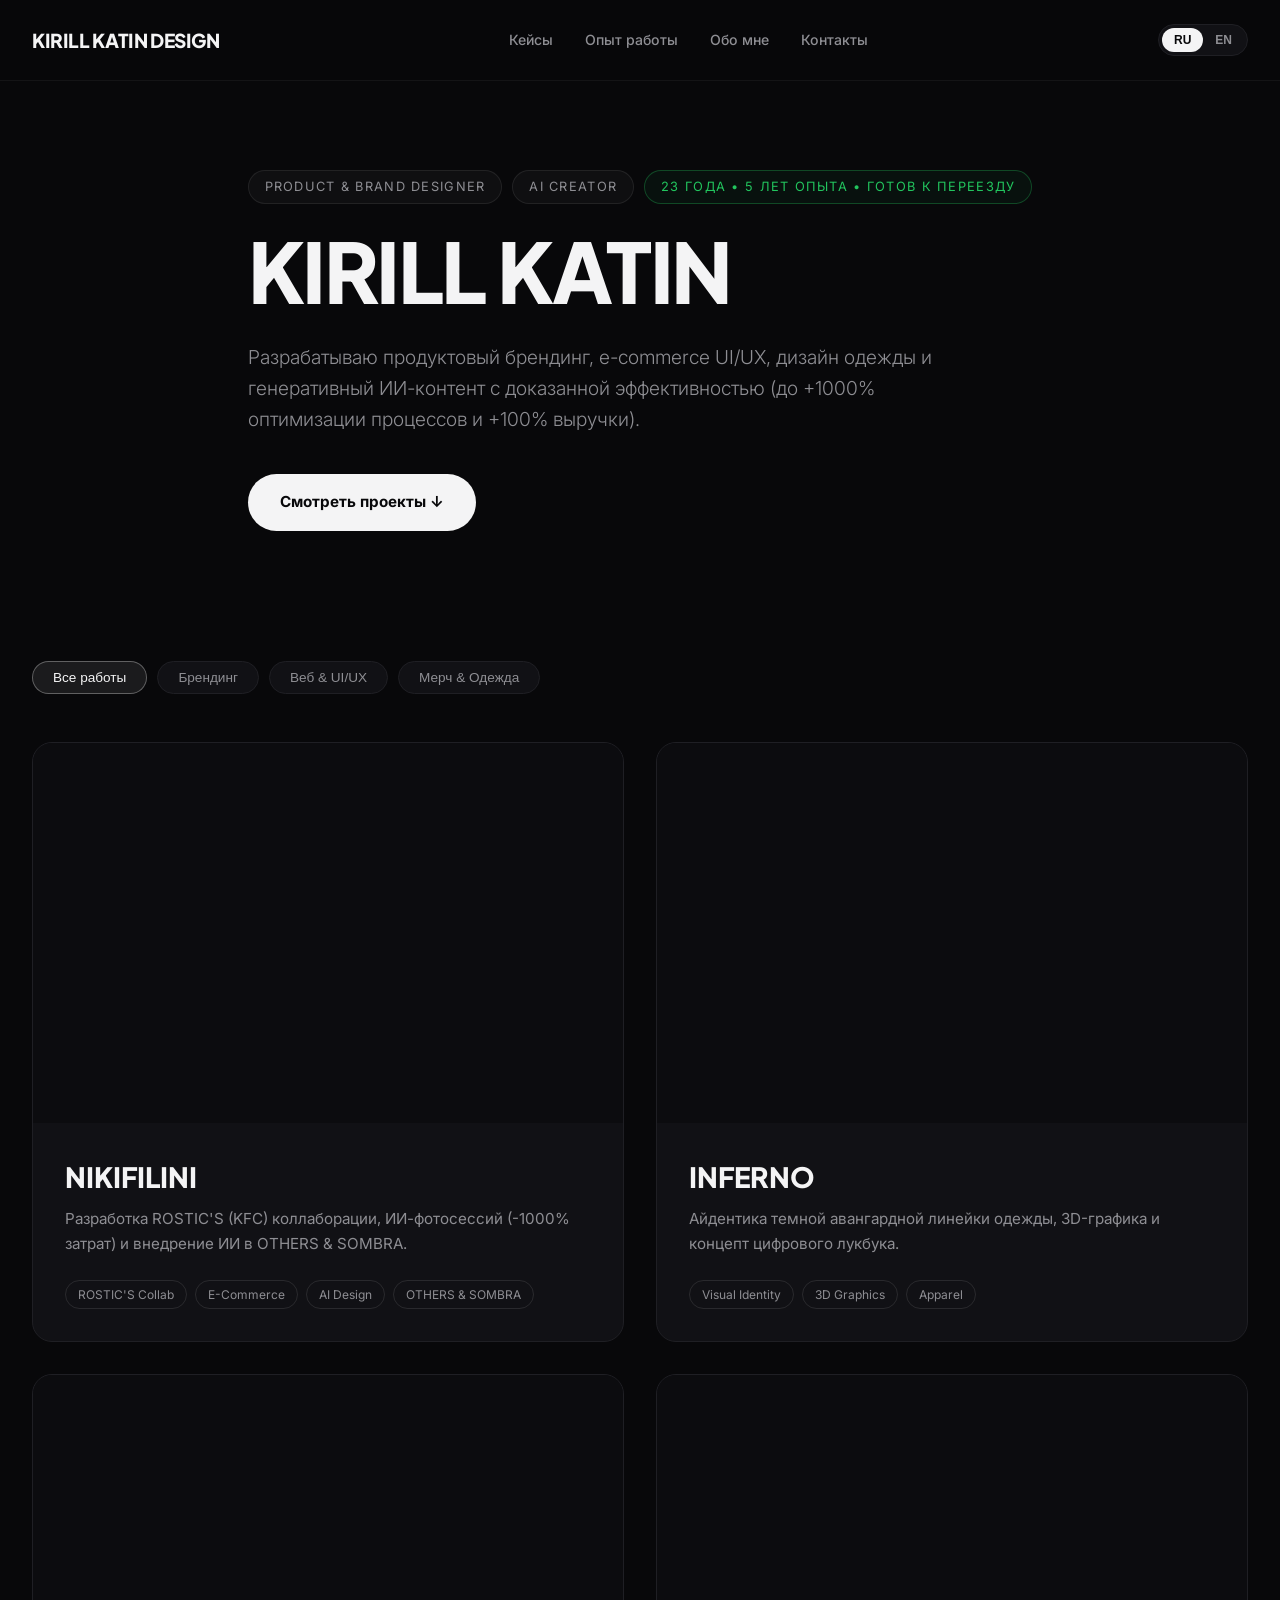
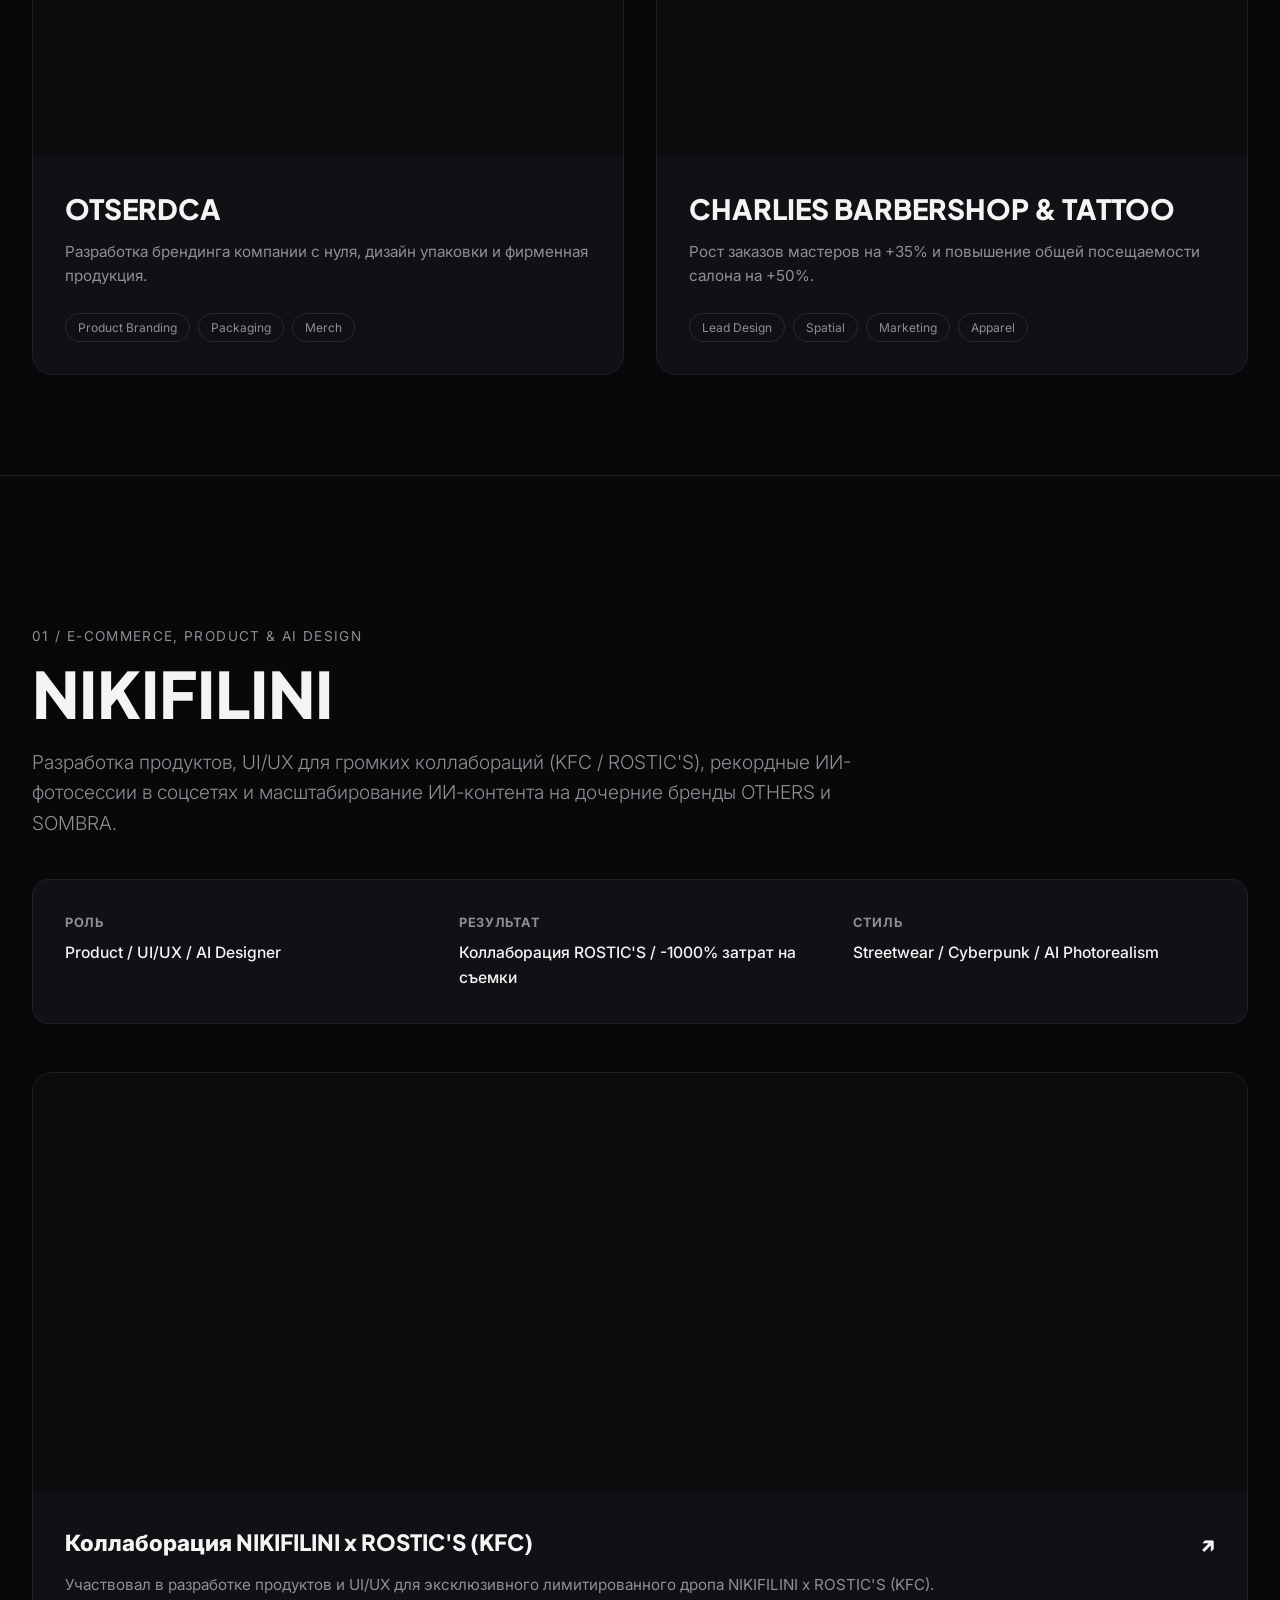
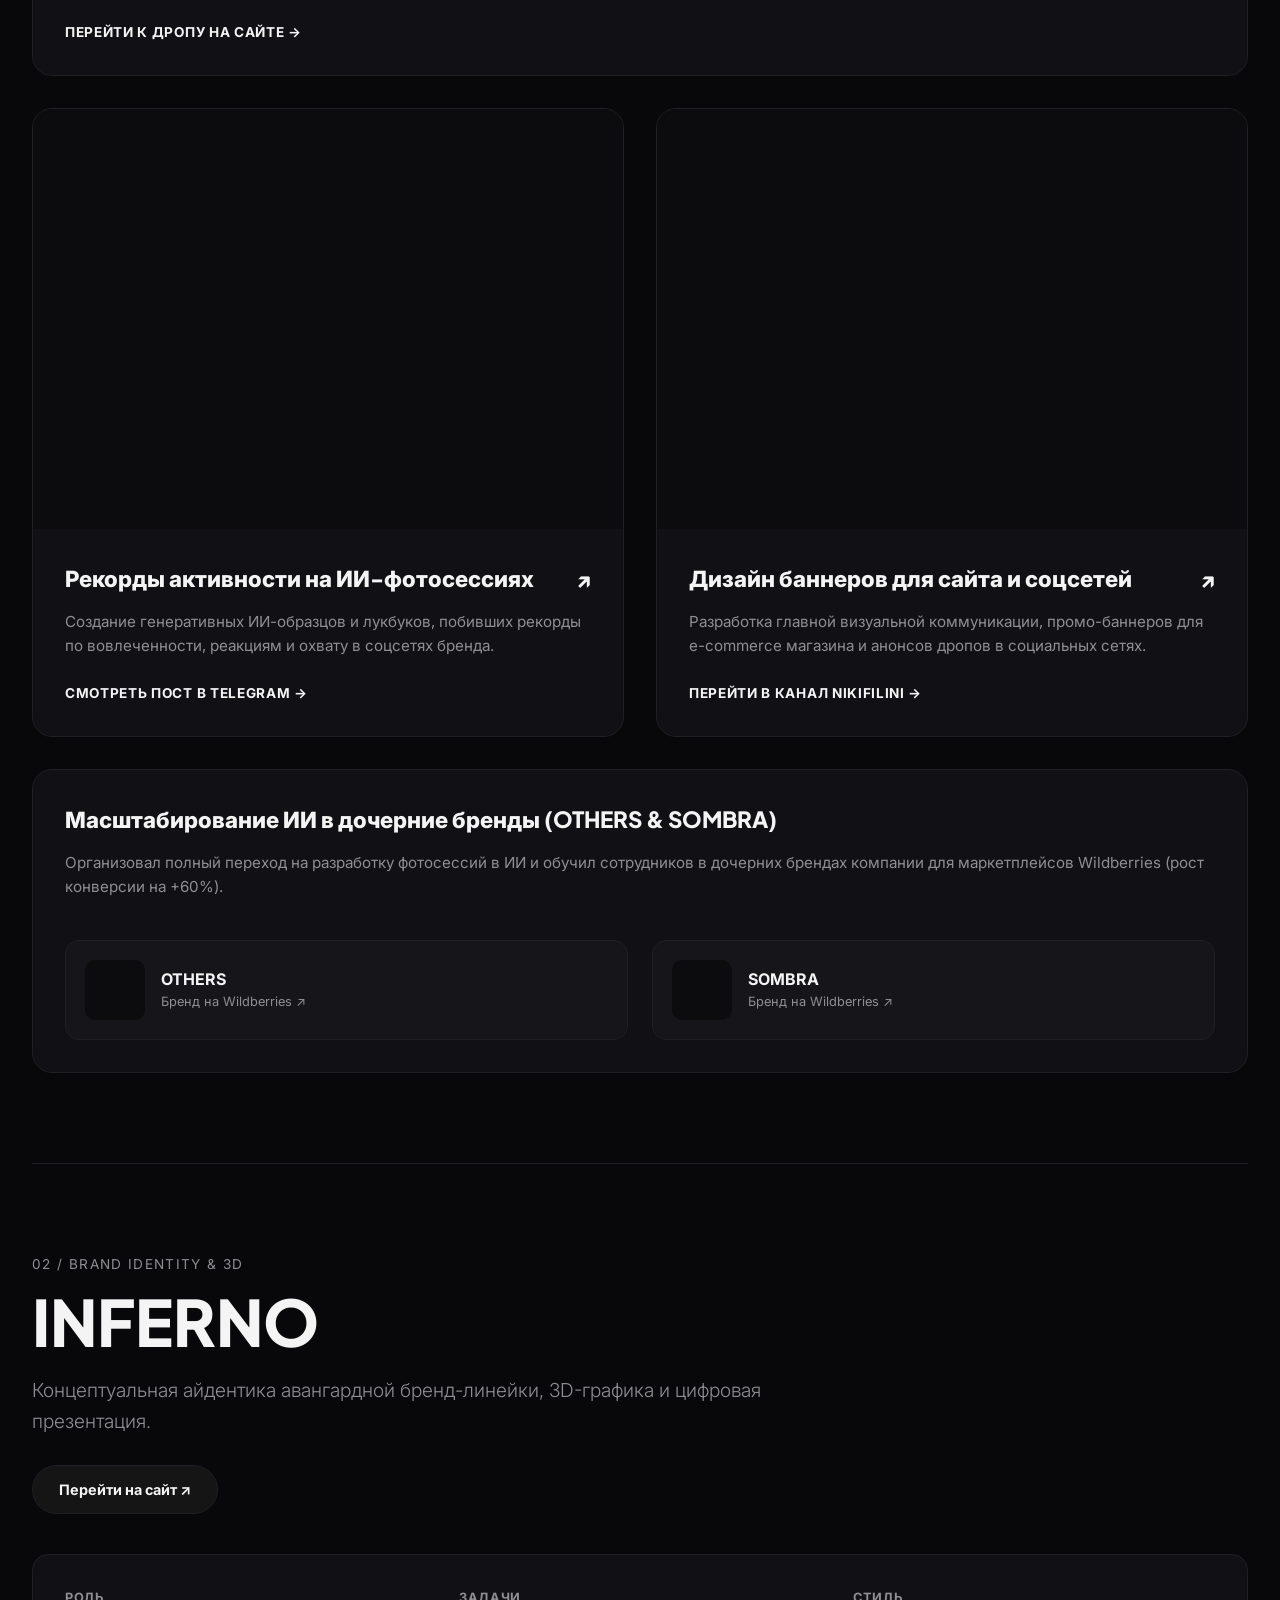
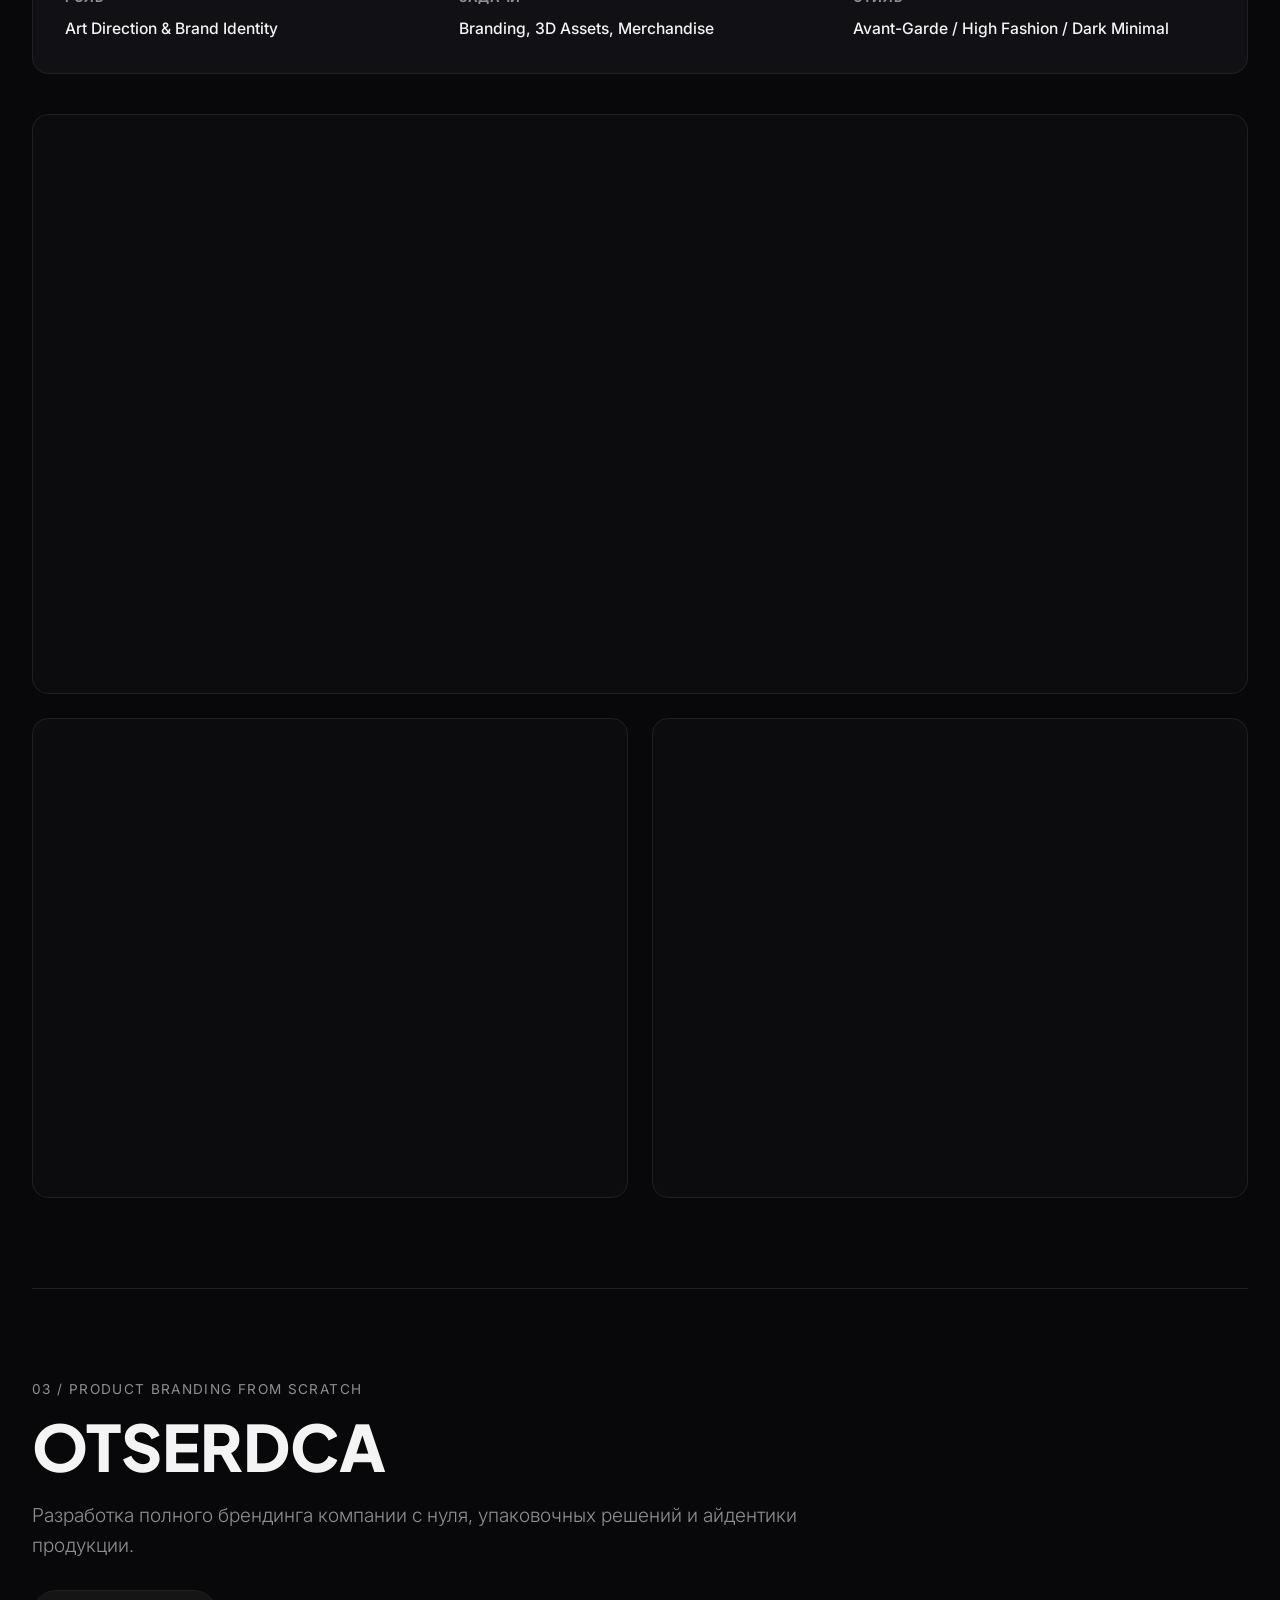
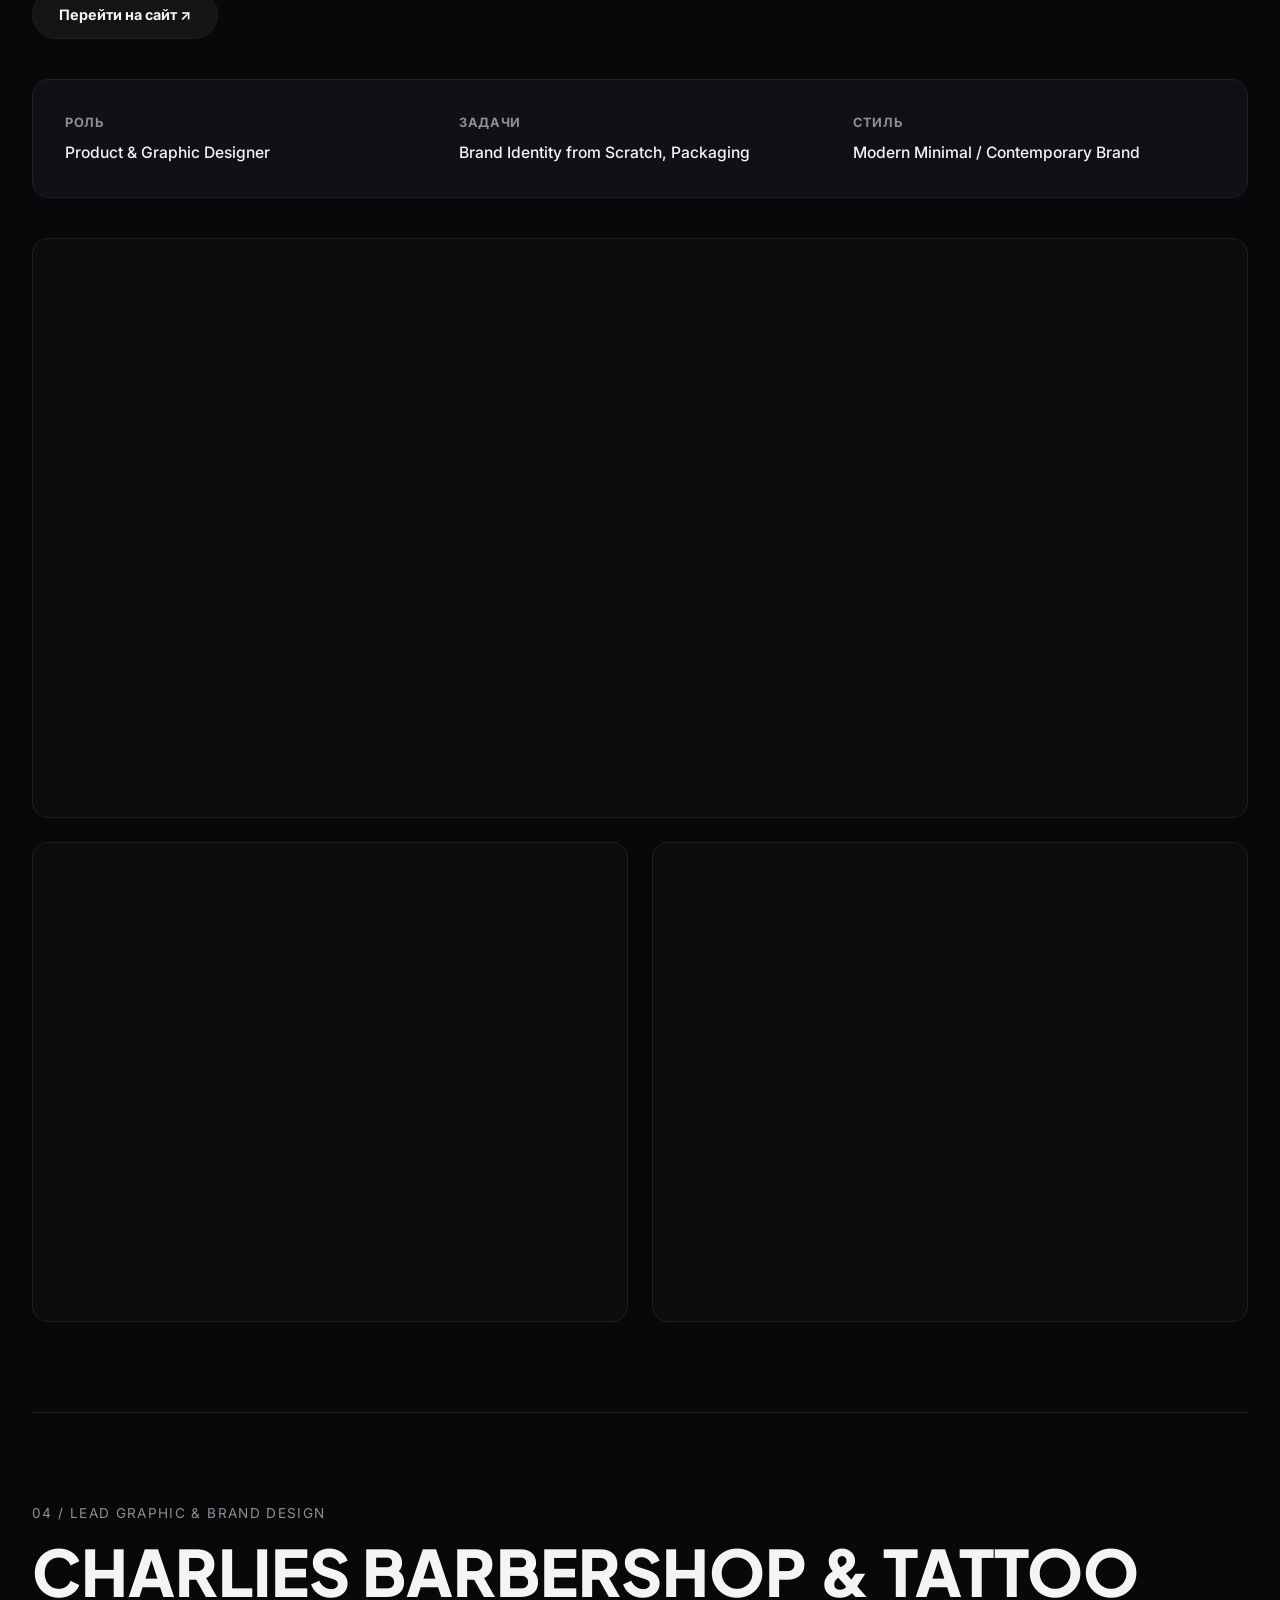
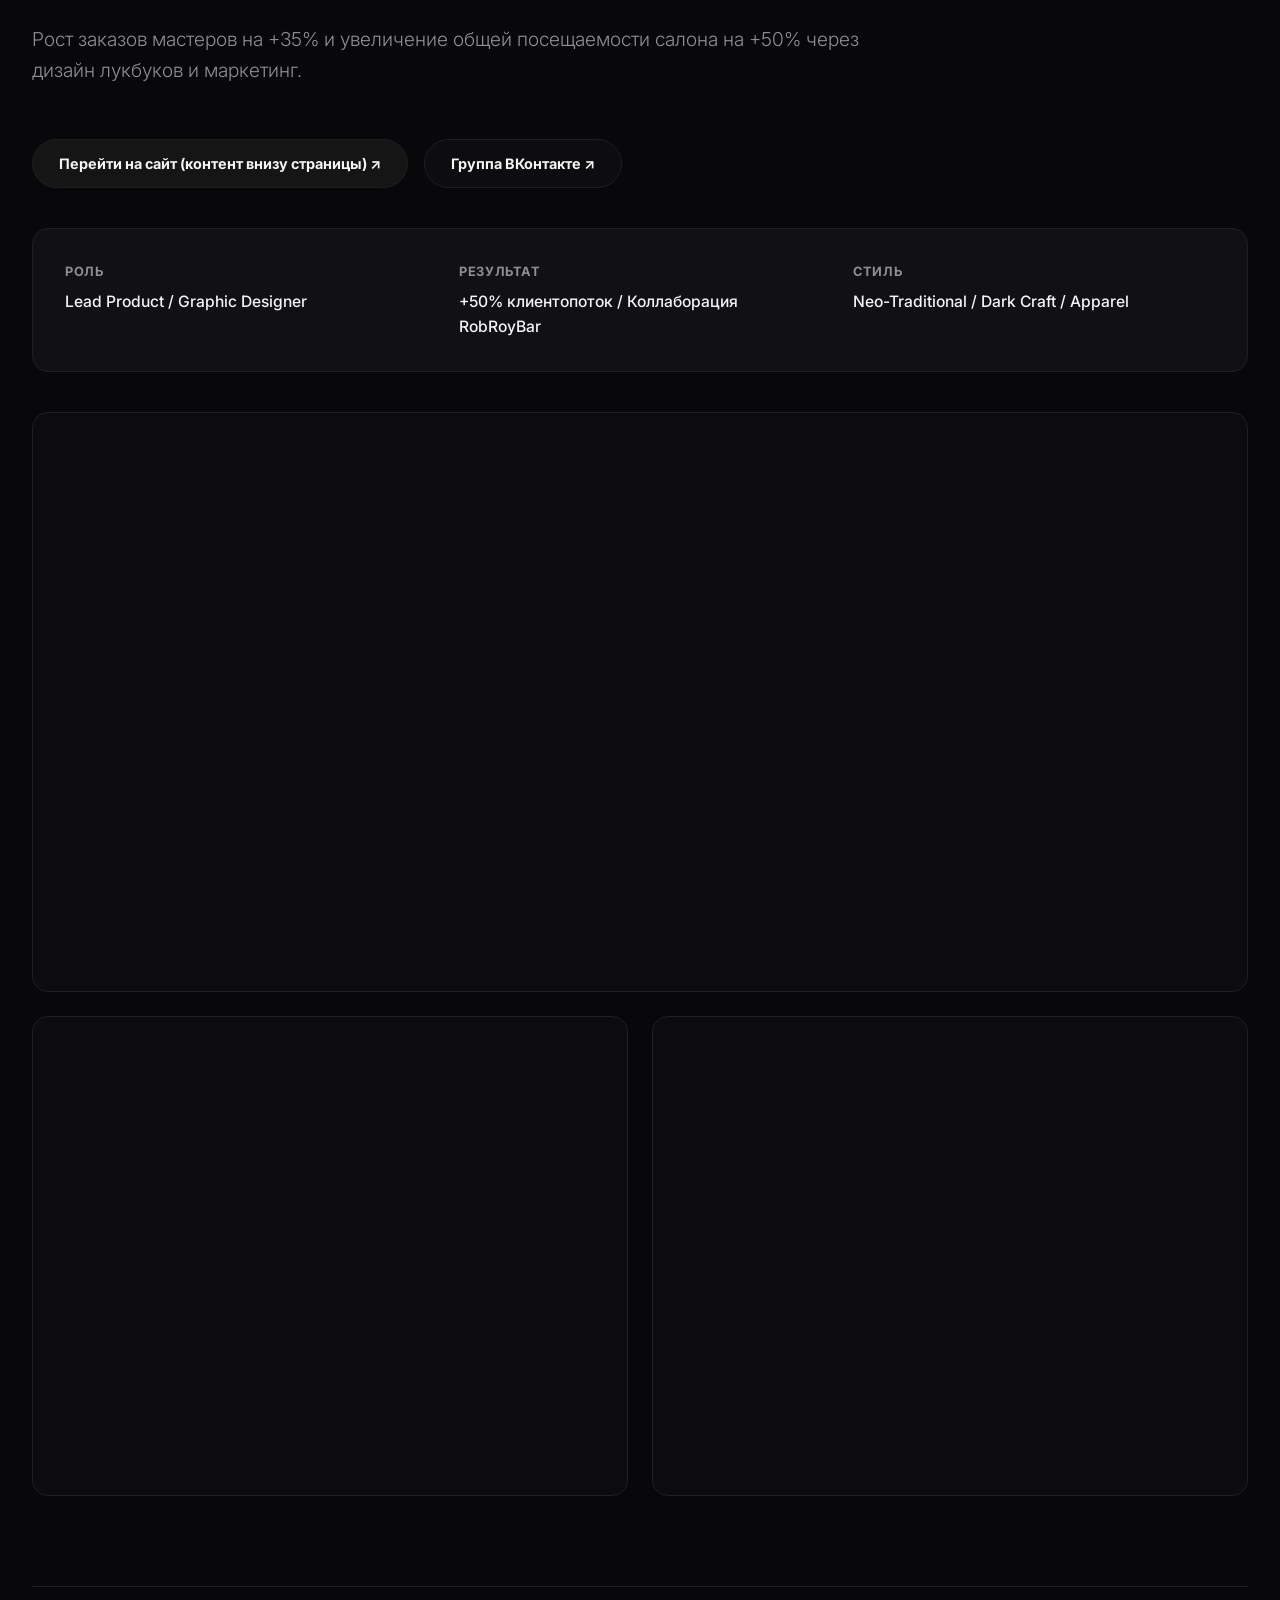
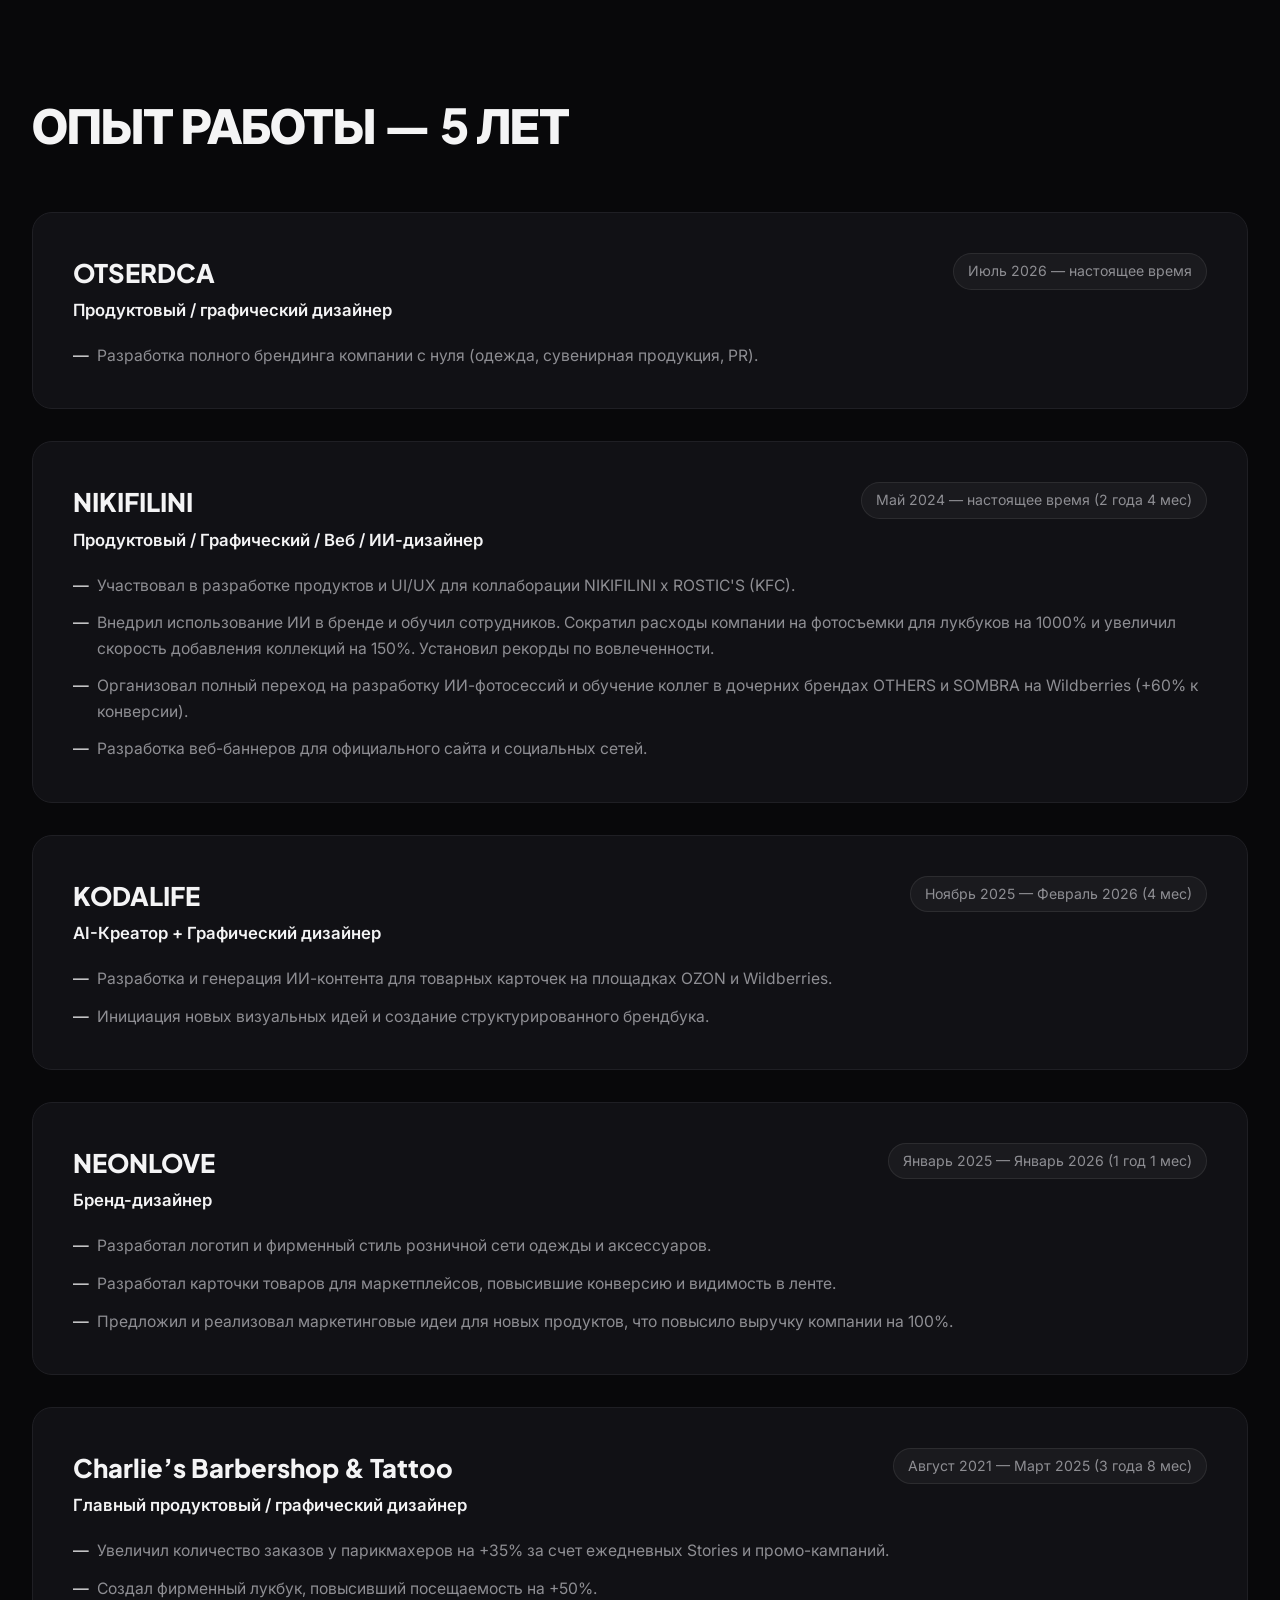
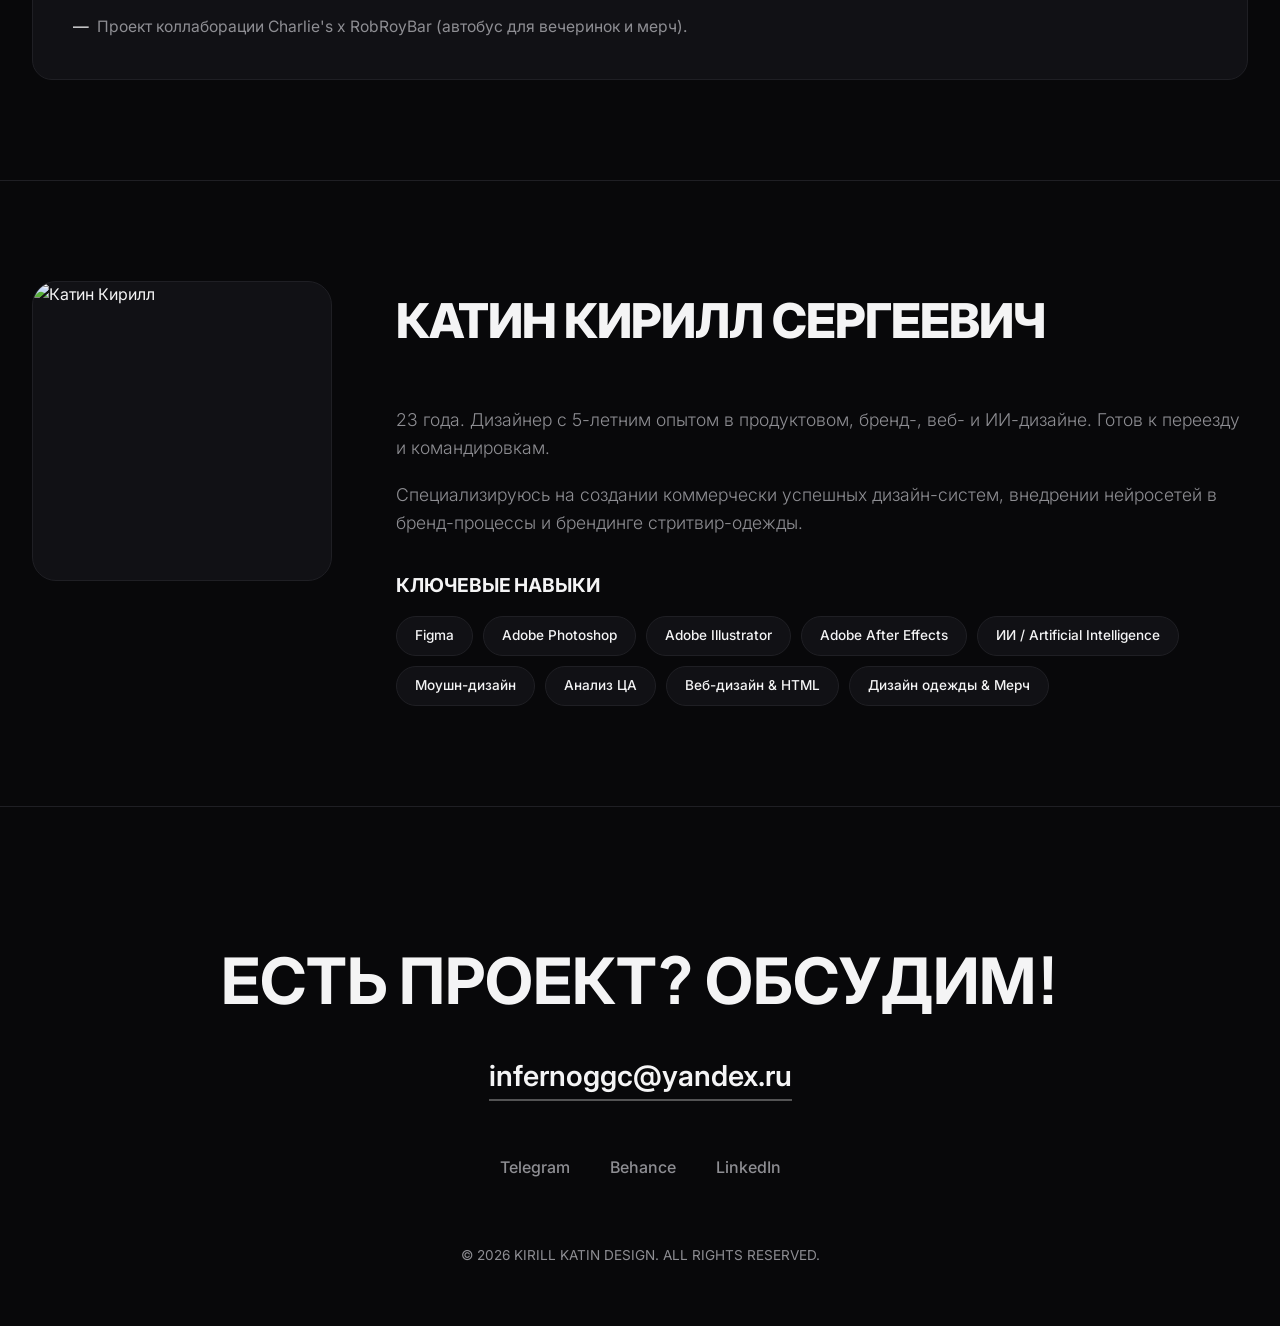
==== index.html @ 42f652ee "Add files via upload" ====
<!DOCTYPE html>
<html lang="ru">
<head>
  <meta charset="UTF-8">
  <meta name="viewport" content="width=device-width, initial-scale=1.0">
  <title>KIRILL KATIN — Product, Brand & AI Designer</title>
  
  <!-- Google Fonts -->
  <link rel="preconnect" href="https://fonts.googleapis.com">
  <link rel="preconnect" href="https://fonts.gstatic.com" crossorigin>
  <link href="https://fonts.googleapis.com/css2?family=Inter:wght@300;400;500;600;700;800&family=Plus+Jakarta+Sans:wght@700;800&display=swap" rel="stylesheet">

  <style>
    /* CSS RESET & VARIABLES */
    :root {
      --bg: #08080a;
      --card-bg: #111115;
      --card-border: #1f1f24;
      --text: #f4f4f5;
      --muted: #8e8e93;
      --accent: #ffffff;
      --accent-green: #22c55e;
      --font-heading: 'Plus Jakarta Sans', 'Inter', sans-serif;
      --font-body: 'Inter', sans-serif;
      --transition: all 0.35s cubic-bezier(0.16, 1, 0.3, 1);
    }

    * {
      margin: 0;
      padding: 0;
      box-sizing: border-box;
    }

    html {
      scroll-behavior: smooth;
    }

    body {
      background-color: var(--bg);
      color: var(--text);
      font-family: var(--font-body);
      line-height: 1.6;
      overflow-x: hidden;
      -webkit-font-smoothing: antialiased;
    }

    .container {
      max-width: 1280px;
      margin: 0 auto;
      padding: 0 2rem;
    }

    /* HEADER & NAV */
    header {
      position: fixed;
      top: 0;
      left: 0;
      width: 100%;
      z-index: 100;
      backdrop-filter: blur(14px);
      background: rgba(8, 8, 10, 0.85);
      border-bottom: 1px solid rgba(255, 255, 255, 0.05);
    }

    nav {
      display: flex;
      justify-content: space-between;
      align-items: center;
      height: 80px;
    }

    .logo {
      font-family: var(--font-heading);
      font-size: 1.2rem;
      font-weight: 800;
      letter-spacing: -0.02em;
      text-decoration: none;
      color: var(--text);
      text-transform: uppercase;
    }

    .nav-links {
      display: flex;
      gap: 2rem;
      list-style: none;
      align-items: center;
    }

    .nav-links a {
      color: var(--muted);
      text-decoration: none;
      font-size: 0.88rem;
      font-weight: 500;
      transition: var(--transition);
    }

    .nav-links a:hover {
      color: var(--text);
    }

    .lang-switcher {
      display: flex;
      align-items: center;
      background: var(--card-bg);
      border: 1px solid var(--card-border);
      border-radius: 100px;
      padding: 3px;
    }

    .lang-btn {
      background: transparent;
      border: none;
      color: var(--muted);
      padding: 5px 12px;
      font-size: 0.75rem;
      font-weight: 700;
      border-radius: 100px;
      cursor: pointer;
      transition: var(--transition);
    }

    .lang-btn.active {
      background: var(--text);
      color: var(--bg);
    }

    /* HERO SECTION */
    .hero {
      padding: 170px 0 90px;
      display: flex;
      flex-direction: column;
      align-items: flex-start;
    }

    .hero-tags-bar {
      display: flex;
      gap: 10px;
      flex-wrap: wrap;
      margin-bottom: 1.5rem;
    }

    .hero-tag {
      font-size: 0.8rem;
      color: var(--muted);
      text-transform: uppercase;
      letter-spacing: 0.1em;
      padding: 6px 16px;
      background: rgba(255, 255, 255, 0.03);
      border: 1px solid rgba(255, 255, 255, 0.08);
      border-radius: 100px;
    }

    .hero-tag.highlight {
      color: var(--accent-green);
      border-color: rgba(34, 197, 94, 0.3);
      background: rgba(34, 197, 94, 0.05);
    }

    .hero-title {
      font-family: var(--font-heading);
      font-size: clamp(2.8rem, 6.5vw, 5.8rem);
      line-height: 1.02;
      font-weight: 800;
      margin-bottom: 1.8rem;
      text-transform: uppercase;
      letter-spacing: -0.03em;
    }

    .hero-desc {
      max-width: 720px;
      font-size: 1.2rem;
      color: var(--muted);
      margin-bottom: 2.5rem;
      font-weight: 300;
      line-height: 1.6;
    }

    .hero-cta {
      display: inline-flex;
      align-items: center;
      gap: 10px;
      background: var(--text);
      color: var(--bg);
      padding: 16px 32px;
      border-radius: 100px;
      text-decoration: none;
      font-weight: 700;
      font-size: 0.95rem;
      transition: var(--transition);
    }

    .hero-cta:hover {
      transform: translateY(-3px);
      box-shadow: 0 12px 30px rgba(255, 255, 255, 0.15);
    }

    /* OVERVIEW GRID */
    .cases-overview {
      padding: 40px 0 100px;
    }

    .filter-bar {
      display: flex;
      gap: 10px;
      margin-bottom: 3rem;
      flex-wrap: wrap;
    }

    .filter-btn {
      background: var(--card-bg);
      border: 1px solid var(--card-border);
      color: var(--muted);
      padding: 8px 20px;
      border-radius: 100px;
      font-size: 0.85rem;
      cursor: pointer;
      transition: var(--transition);
    }

    .filter-btn.active, .filter-btn:hover {
      color: var(--text);
      border-color: rgba(255, 255, 255, 0.3);
      background: rgba(255, 255, 255, 0.08);
    }

    .cases-grid {
      display: grid;
      grid-template-columns: repeat(2, 1fr);
      gap: 2rem;
    }

    .case-card {
      background: var(--card-bg);
      border: 1px solid var(--card-border);
      border-radius: 20px;
      overflow: hidden;
      cursor: pointer;
      transition: var(--transition);
      text-decoration: none;
      color: inherit;
      display: flex;
      flex-direction: column;
    }

    .case-card:hover {
      transform: translateY(-8px);
      border-color: rgba(255, 255, 255, 0.3);
    }

    .case-image-wrap {
      overflow: hidden;
      height: 380px;
      background-color: #0c0c0f;
    }

    .case-image {
      width: 100%;
      height: 100%;
      background-size: contain;
      background-repeat: no-repeat;
      background-position: center;
      transition: var(--transition);
      filter: grayscale(10%);
    }

    .case-card:hover .case-image {
      filter: grayscale(0%);
      transform: scale(1.03);
    }

    .case-info {
      padding: 2rem;
      display: flex;
      flex-direction: column;
      flex-grow: 1;
    }

    .case-title {
      font-family: var(--font-heading);
      font-size: 1.75rem;
      font-weight: 800;
      margin-bottom: 0.5rem;
    }

    .case-desc {
      color: var(--muted);
      font-size: 0.95rem;
      margin-bottom: 1.5rem;
    }

    .case-tags {
      display: flex;
      gap: 8px;
      flex-wrap: wrap;
      margin-top: auto;
    }

    .tag {
      font-size: 0.75rem;
      color: var(--muted);
      border: 1px solid rgba(255, 255, 255, 0.1);
      padding: 4px 12px;
      border-radius: 100px;
    }

    /* FULL SHOWCASE SECTIONS FOR CASES */
    .full-cases-wrapper {
      border-top: 1px solid var(--card-border);
      padding-top: 60px;
    }

    .case-detail-section {
      padding: 90px 0;
      border-bottom: 1px solid var(--card-border);
    }

    .case-detail-header {
      margin-bottom: 2.5rem;
    }

    .case-detail-category {
      color: var(--muted);
      font-size: 0.85rem;
      text-transform: uppercase;
      letter-spacing: 0.1em;
      margin-bottom: 0.8rem;
      display: block;
    }

    .case-detail-title {
      font-family: var(--font-heading);
      font-size: clamp(2.3rem, 5vw, 4.2rem);
      font-weight: 800;
      line-height: 1.05;
      margin-bottom: 1.2rem;
      text-transform: uppercase;
    }

    .case-detail-subtitle {
      font-size: 1.2rem;
      color: var(--muted);
      max-width: 850px;
      font-weight: 300;
      line-height: 1.6;
    }

    .case-site-link {
      display: inline-flex;
      align-items: center;
      gap: 10px;
      margin-top: 1.8rem;
      padding: 12px 26px;
      background: rgba(255, 255, 255, 0.05);
      border: 1px solid var(--card-border);
      border-radius: 100px;
      color: var(--text);
      text-decoration: none;
      font-size: 0.9rem;
      font-weight: 700;
      transition: var(--transition);
    }

    .case-site-link:hover {
      background: var(--text);
      color: var(--bg);
      border-color: var(--text);
      transform: translateY(-2px);
      box-shadow: 0 10px 25px rgba(255, 255, 255, 0.15);
    }

    .case-meta-grid {
      display: grid;
      grid-template-columns: repeat(3, 1fr);
      gap: 2rem;
      margin: 2.5rem 0;
      padding: 2rem;
      background: var(--card-bg);
      border: 1px solid var(--card-border);
      border-radius: 16px;
    }

    .meta-item h4 {
      font-family: var(--font-heading);
      font-size: 0.8rem;
      color: var(--muted);
      text-transform: uppercase;
      letter-spacing: 0.05em;
      margin-bottom: 0.5rem;
    }

    .meta-item p {
      font-size: 0.98rem;
      font-weight: 500;
    }

    /* CARDS FOR NIKIFILINI SUB-PROJECTS */
    .sub-projects-grid {
      display: grid;
      grid-template-columns: repeat(2, 1fr);
      gap: 2rem;
      margin-top: 3rem;
    }

    .sub-card {
      background: var(--card-bg);
      border: 1px solid var(--card-border);
      border-radius: 20px;
      overflow: hidden;
      display: flex;
      flex-direction: column;
      transition: var(--transition);
      text-decoration: none;
      color: inherit;
    }

    .sub-card:hover {
      border-color: rgba(255, 255, 255, 0.35);
      transform: translateY(-5px);
    }

    .sub-card.full-width {
      grid-column: span 2;
    }

    .sub-card-img {
      width: 100%;
      height: 420px;
      background-size: contain;
      background-repeat: no-repeat;
      background-position: center;
      background-color: #0c0c0f;
      position: relative;
    }

    .sub-card-content {
      padding: 2rem;
      display: flex;
      flex-direction: column;
      flex-grow: 1;
    }

    .sub-card-title {
      font-family: var(--font-heading);
      font-size: 1.4rem;
      font-weight: 800;
      margin-bottom: 0.8rem;
      display: flex;
      align-items: center;
      justify-content: space-between;
    }

    .sub-card-desc {
      color: var(--muted);
      font-size: 0.95rem;
      line-height: 1.6;
      margin-bottom: 1.5rem;
    }

    .sub-card-link-btn {
      margin-top: auto;
      display: inline-flex;
      align-items: center;
      gap: 8px;
      font-size: 0.85rem;
      font-weight: 700;
      color: var(--text);
      text-transform: uppercase;
      letter-spacing: 0.05em;
    }

    .brand-links-flex {
      display: flex;
      gap: 1.5rem;
      margin-top: 1rem;
      flex-wrap: wrap;
    }

    .brand-link-box {
      flex: 1;
      min-width: 240px;
      background: rgba(255, 255, 255, 0.02);
      border: 1px solid var(--card-border);
      border-radius: 14px;
      padding: 1.2rem;
      text-decoration: none;
      color: inherit;
      transition: var(--transition);
      display: flex;
      align-items: center;
      gap: 1rem;
    }

    .brand-link-box:hover {
      background: rgba(255, 255, 255, 0.06);
      border-color: rgba(255, 255, 255, 0.3);
    }

    .brand-thumb {
      width: 60px;
      height: 60px;
      border-radius: 10px;
      background-size: contain;
      background-repeat: no-repeat;
      background-position: center;
      background-color: #0c0c0f;
      flex-shrink: 0;
    }

    /* GALLERY ДЛЯ КЕЙСОВ */
    .case-gallery {
      display: grid;
      grid-template-columns: repeat(2, 1fr);
      gap: 1.5rem;
      margin-top: 2.5rem;
    }

    .gallery-img {
      width: 100%;
      height: 480px;
      background-size: contain;
      background-repeat: no-repeat;
      background-position: center;
      background-color: #0c0c0f;
      border-radius: 16px;
      border: 1px solid var(--card-border);
    }

    .gallery-img.full-width {
      grid-column: span 2;
      height: 580px;
    }

    /* EXPERIENCE TIMELINE SECTION */
    .experience-section {
      padding: 100px 0;
      border-bottom: 1px solid var(--card-border);
    }

    .section-title {
      font-family: var(--font-heading);
      font-size: clamp(2rem, 4vw, 3rem);
      font-weight: 800;
      margin-bottom: 3rem;
      text-transform: uppercase;
      letter-spacing: -0.02em;
    }

    .timeline {
      display: flex;
      flex-direction: column;
      gap: 2rem;
    }

    .timeline-item {
      background: var(--card-bg);
      border: 1px solid var(--card-border);
      border-radius: 20px;
      padding: 2.5rem;
      transition: var(--transition);
    }

    .timeline-item:hover {
      border-color: rgba(255, 255, 255, 0.2);
    }

    .timeline-header {
      display: flex;
      justify-content: space-between;
      align-items: flex-start;
      margin-bottom: 1rem;
      flex-wrap: wrap;
      gap: 1rem;
    }

    .timeline-company {
      font-family: var(--font-heading);
      font-size: 1.6rem;
      font-weight: 800;
    }

    .timeline-role {
      color: var(--text);
      font-weight: 600;
      font-size: 1.05rem;
      margin-top: 0.2rem;
    }

    .timeline-period {
      color: var(--muted);
      font-size: 0.88rem;
      background: rgba(255, 255, 255, 0.04);
      padding: 6px 14px;
      border-radius: 100px;
      border: 1px solid rgba(255, 255, 255, 0.08);
    }

    .timeline-bullets {
      list-style: none;
      display: flex;
      flex-direction: column;
      gap: 0.8rem;
      margin-top: 1.2rem;
    }

    .timeline-bullets li {
      color: var(--muted);
      font-size: 0.98rem;
      position: relative;
      padding-left: 1.5rem;
      line-height: 1.6;
    }

    .timeline-bullets li::before {
      content: '—';
      position: absolute;
      left: 0;
      color: var(--text);
    }

    /* ABOUT & SKILLS SECTION */
    .about-section {
      padding: 100px 0;
      border-bottom: 1px solid var(--card-border);
    }

    .about-grid {
      display: grid;
      grid-template-columns: 300px 1fr;
      gap: 4rem;
      align-items: flex-start;
    }

    .avatar-wrapper {
      position: relative;
      width: 100%;
      aspect-ratio: 1 / 1;
      border-radius: 24px;
      overflow: hidden;
      border: 1px solid var(--card-border);
      background: var(--card-bg);
      display: flex;
      align-items: center;
      justify-content: center;
    }

    .avatar-img {
      width: 100%;
      height: 100%;
      object-fit: cover;
    }

    .about-text p {
      color: var(--muted);
      font-size: 1.1rem;
      margin-bottom: 1.2rem;
      font-weight: 300;
    }

    .skills-title {
      font-family: var(--font-heading);
      font-size: 1.2rem;
      margin-top: 2rem;
      margin-bottom: 1rem;
      text-transform: uppercase;
    }

    .skills-tags {
      display: flex;
      gap: 10px;
      flex-wrap: wrap;
    }

    .skill-badge {
      background: var(--card-bg);
      border: 1px solid var(--card-border);
      color: var(--text);
      padding: 8px 18px;
      border-radius: 100px;
      font-size: 0.85rem;
      font-weight: 500;
    }

    /* FOOTER & CONTACTS */
    footer {
      padding: 120px 0 60px;
      text-align: center;
    }

    .contact-title {
      font-family: var(--font-heading);
      font-size: clamp(2.2rem, 5vw, 4.5rem);
      margin-bottom: 1.5rem;
      text-transform: uppercase;
    }

    .contact-email {
      font-size: 1.8rem;
      color: var(--text);
      text-decoration: none;
      border-bottom: 2px solid rgba(255, 255, 255, 0.3);
      padding-bottom: 6px;
      transition: var(--transition);
      font-weight: 600;
    }

    .contact-email:hover {
      border-color: var(--text);
    }

    .socials {
      display: flex;
      justify-content: center;
      gap: 2.5rem;
      margin-top: 3.5rem;
      margin-bottom: 4rem;
      flex-wrap: wrap;
    }

    .socials a {
      color: var(--muted);
      text-decoration: none;
      font-size: 1rem;
      font-weight: 500;
      transition: var(--transition);
    }

    .socials a:hover {
      color: var(--text);
    }

    .copyright {
      color: var(--muted);
      font-size: 0.85rem;
    }

    /* RESPONSIVE */
    @media (max-width: 900px) {
      .cases-grid, .case-gallery, .about-grid, .case-meta-grid, .sub-projects-grid {
        grid-template-columns: 1fr;
      }
      .sub-card.full-width, .gallery-img.full-width {
        grid-column: span 1;
      }
      .sub-card-img, .gallery-img, .case-image-wrap {
        height: 320px;
      }
      .nav-links {
        display: none;
      }
    }
  </style>
</head>
<body>

  <!-- HEADER -->
  <header>
    <div class="container">
      <nav>
        <a href="#" class="logo">KIRILL KATIN DESIGN</a>

        <ul class="nav-links">
          <li><a href="#work" data-i18n="nav_work">Кейсы</a></li>
          <li><a href="#experience" data-i18n="nav_experience">Опыт работы</a></li>
          <li><a href="#about" data-i18n="nav_about">Обо мне</a></li>
          <li><a href="#contact" data-i18n="nav_contact">Контакты</a></li>
        </ul>

        <!-- LANG SWITCHER -->
        <div class="lang-switcher">
          <button class="lang-btn active" id="btn-ru" onclick="setLanguage('ru')">RU</button>
          <button class="lang-btn" id="btn-en" onclick="setLanguage('en')">EN</button>
        </div>
      </nav>
    </div>
  </header>

  <!-- HERO SECTION -->
  <section class="hero">
    <div class="container">
      <div class="hero-tags-bar">
        <span class="hero-tag" data-i18n="hero_tag1">Product & Brand Designer</span>
        <span class="hero-tag" data-i18n="hero_tag2">AI Creator</span>
        <span class="hero-tag highlight" data-i18n="hero_status">23 года • 5 лет опыта • Готов к переезду</span>
      </div>
      
      <h1 class="hero-title">KIRILL KATIN</h1>
      <p class="hero-desc" data-i18n="hero_desc">Разрабатываю продуктовый брендинг, e-commerce UI/UX, дизайн одежды и генеративный ИИ-контент с доказанной эффективностью (до +1000% оптимизации процессов и +100% выручки).</p>
      <a href="#work" class="hero-cta" data-i18n="hero_cta">Смотреть проекты ↓</a>
    </div>
  </section>

  <!-- CASES OVERVIEW GRID -->
  <section class="cases-overview" id="work">
    <div class="container">
      
      <div class="filter-bar">
        <button class="filter-btn active" onclick="filterCases('all')" data-i18n="filter_all">Все работы</button>
        <button class="filter-btn" onclick="filterCases('branding')" data-i18n="filter_branding">Брендинг</button>
        <button class="filter-btn" onclick="filterCases('web')" data-i18n="filter_web">Веб & UI/UX</button>
        <button class="filter-btn" onclick="filterCases('apparel')" data-i18n="filter_apparel">Мерч & Одежда</button>
      </div>

      <div class="cases-grid" id="cases-grid">
        <!-- JS Dynamic Cases Grid -->
      </div>
    </div>
  </section>

  <!-- FULL CASE SHOWCASE SECTIONS -->
  <div class="full-cases-wrapper">
    <div class="container">

      <!-- CASE 1: NIKIFILINI -->
      <section class="case-detail-section" id="case-nikifilini">
        <div class="case-detail-header">
          <span class="case-detail-category">01 / E-COMMERCE, PRODUCT & AI DESIGN</span>
          <h2 class="case-detail-title">NIKIFILINI</h2>
          <p class="case-detail-subtitle" data-i18n="c1_subtitle">Разработка продуктов, UI/UX для громких коллабораций (KFC / ROSTIC'S), рекордные ИИ-фотосессии в соцсетях и масштабирование ИИ-контента на дочерние бренды OTHERS и SOMBRA.</p>
        </div>

        <div class="case-meta-grid">
          <div class="meta-item">
            <h4 data-i18n="meta_role">Роль</h4>
            <p>Product / UI/UX / AI Designer</p>
          </div>
          <div class="meta-item">
            <h4 data-i18n="meta_scope">Результат</h4>
            <p>Коллаборация ROSTIC'S / -1000% затрат на съемки</p>
          </div>
          <div class="meta-item">
            <h4 data-i18n="meta_style">Стиль</h4>
            <p>Streetwear / Cyberpunk / AI Photorealism</p>
          </div>
        </div>

        <!-- ИНТЕРАКТИВНЫЙ БЛОК NIKIFILINI -->
        <div class="sub-projects-grid">
          
          <!-- ПУНКТ 1: ROSTIC'S / KFC COLLAB -->
          <a href="https://nikifilini.com/product-category/rostic-s/?utm_source=telegram&utm_medium=channel&utm_content=11_09_25&utm_campaign=post" target="_blank" rel="noopener" class="sub-card full-width">
            <div class="sub-card-img" style="background-image: url('https://i.ibb.co/Wp63J3KT/dlya-sajta-jpg-1.webp');"></div>
            <div class="sub-card-content">
              <div class="sub-card-title">
                <span data-i18n="nik_collab_title">Коллаборация NIKIFILINI x ROSTIC'S (KFC)</span>
                <span>↗</span>
              </div>
              <p class="sub-card-desc" data-i18n="nik_collab_desc">Участвовал в разработке продуктов и UI/UX для эксклюзивного лимитированного дропа NIKIFILINI x ROSTIC'S (KFC).</p>
              <div class="sub-card-link-btn" data-i18n="nik_link_store">Перейти к дропу на сайте →</div>
            </div>
          </a>

          <!-- ПУНКТ 2: РЕКОРДЫ В СОЦСЕТЯХ -->
          <a href="https://t.me/nikifilini/7595" target="_blank" rel="noopener" class="sub-card">
            <div class="sub-card-img" style="background-image: url('https://i.ibb.co/TDkVwGKf/2026-08-12-194745.png');"></div>
            <div class="sub-card-content">
              <div class="sub-card-title">
                <span data-i18n="nik_records_title">Рекорды активности на ИИ-фотосессиях</span>
                <span>↗</span>
              </div>
              <p class="sub-card-desc" data-i18n="nik_records_desc">Создание генеративных ИИ-образцов и лукбуков, побивших рекорды по вовлеченности, реакциям и охвату в соцсетях бренда.</p>
              <div class="sub-card-link-btn" data-i18n="nik_link_tg">Смотреть пост в Telegram →</div>
            </div>
          </a>

          <!-- ПУНКТ 3: ВЕБ-БАННЕРЫ -->
          <a href="https://t.me/nikifilini" target="_blank" rel="noopener" class="sub-card">
            <div class="sub-card-img" style="background-image: url('https://i.ibb.co/p68FwyTT/4.jpg');"></div>
            <div class="sub-card-content">
              <div class="sub-card-title">
                <span data-i18n="nik_banners_title">Дизайн баннеров для сайта и соцсетей</span>
                <span>↗</span>
              </div>
              <p class="sub-card-desc" data-i18n="nik_banners_desc">Разработка главной визуальной коммуникации, промо-баннеров для e-commerce магазина и анонсов дропов в социальных сетях.</p>
              <div class="sub-card-link-btn" data-i18n="nik_link_channel">Перейти в канал NIKIFILINI →</div>
            </div>
          </a>

          <!-- ПУНКТ 4: OTHERS И SOMBRA -->
          <div class="sub-card full-width" style="cursor: default;">
            <div class="sub-card-content">
              <div class="sub-card-title" data-i18n="nik_subs_title">Масштабирование ИИ в дочерние бренды (OTHERS & SOMBRA)</div>
              <p class="sub-card-desc" data-i18n="nik_subs_desc">Организовал полный переход на разработку фотосессий в ИИ и обучил сотрудников в дочерних брендах компании для маркетплейсов Wildberries (рост конверсии на +60%).</p>
              
              <div class="brand-links-flex">
                <a href="https://www.wildberries.ru/brands/others" target="_blank" rel="noopener" class="brand-link-box">
                  <div class="brand-thumb" style="background-image: url('https://i.ibb.co/XfMrLw73/hf-20260812-130906-5f00ec97-19df-417a-985c-de7df9392551gdsf.jpg');"></div>
                  <div>
                    <div style="font-weight: 700;">OTHERS</div>
                    <div style="font-size: 0.8rem; color: var(--muted);" data-i18n="wb_brand">Бренд на Wildberries ↗</div>
                  </div>
                </a>

                <a href="https://www.wildberries.ru/brands/310905528-sombra" target="_blank" rel="noopener" class="brand-link-box">
                  <div class="brand-thumb" style="background-image: url('https://i.ibb.co/846ZBcvy/2-123.jpg');"></div>
                  <div>
                    <div style="font-weight: 700;">SOMBRA</div>
                    <div style="font-size: 0.8rem; color: var(--muted);" data-i18n="wb_brand">Бренд на Wildberries ↗</div>
                  </div>
                </a>
              </div>
            </div>
          </div>

        </div>
      </section>

      <!-- CASE 2: INFERNO -->
      <section class="case-detail-section" id="case-inferno">
        <div class="case-detail-header">
          <span class="case-detail-category">02 / BRAND IDENTITY & 3D</span>
          <h2 class="case-detail-title">INFERNO</h2>
          <p class="case-detail-subtitle" data-i18n="c2_subtitle">Концептуальная айдентика авангардной бренд-линейки, 3D-графика и цифровая презентация.</p>
          
          <a href="http://inferno-paralyzed.ru.tilda.ws/" target="_blank" rel="noopener" class="case-site-link">
            <span data-i18n="link_visit_site">Перейти на сайт ↗</span>
          </a>
        </div>

        <div class="case-meta-grid">
          <div class="meta-item">
            <h4 data-i18n="meta_role">Роль</h4>
            <p>Art Direction & Brand Identity</p>
          </div>
          <div class="meta-item">
            <h4 data-i18n="meta_scope">Задачи</h4>
            <p>Branding, 3D Assets, Merchandise</p>
          </div>
          <div class="meta-item">
            <h4 data-i18n="meta_style">Стиль</h4>
            <p>Avant-Garde / High Fashion / Dark Minimal</p>
          </div>
        </div>

        <div class="case-gallery">
          <div class="gallery-img full-width" style="background-image: url('https://i.ibb.co/M5W3dLFK/2026-08-12-210158.png');"></div>
          <div class="gallery-img" style="background-image: url('https://i.ibb.co/G4fB64h7/IMG-6993-3.jpg');"></div>
          <div class="gallery-img" style="background-image: url('https://i.ibb.co/nH1YyKX/IMG-6993.jpg');"></div>
        </div>
      </section>

      <!-- CASE 3: OTSERDCA -->
      <section class="case-detail-section" id="case-otserdca">
        <div class="case-detail-header">
          <span class="case-detail-category">03 / PRODUCT BRANDING FROM SCRATCH</span>
          <h2 class="case-detail-title">OTSERDCA</h2>
          <p class="case-detail-subtitle" data-i18n="c3_subtitle">Разработка полного брендинга компании с нуля, упаковочных решений и айдентики продукции.</p>
          
          <a href="https://otserdca.com/" target="_blank" rel="noopener" class="case-site-link">
            <span data-i18n="link_visit_site">Перейти на сайт ↗</span>
          </a>
        </div>

        <div class="case-meta-grid">
          <div class="meta-item">
            <h4 data-i18n="meta_role">Роль</h4>
            <p>Product & Graphic Designer</p>
          </div>
          <div class="meta-item">
            <h4 data-i18n="meta_scope">Задачи</h4>
            <p>Brand Identity from Scratch, Packaging</p>
          </div>
          <div class="meta-item">
            <h4 data-i18n="meta_style">Стиль</h4>
            <p>Modern Minimal / Contemporary Brand</p>
          </div>
        </div>

        <div class="case-gallery">
          <div class="gallery-img full-width" style="background-image: url('https://i.ibb.co/7JDRvSxF/Frame-2087326482asd.png');"></div>
          <div class="gallery-img" style="background-image: url('https://i.ibb.co/TxvhhVBP/Instagram-post-16fsad.png');"></div>
          <div class="gallery-img" style="background-image: url('https://i.ibb.co/M5GdWWw5/Instagram-post-28asd.png');"></div>
        </div>
      </section>

      <!-- CASE 4: CHARLIES BARBERSHOP & TATTOO -->
      <section class="case-detail-section" id="case-charlies">
        <div class="case-detail-header">
          <span class="case-detail-category">04 / LEAD GRAPHIC & BRAND DESIGN</span>
          <h2 class="case-detail-title">CHARLIES BARBERSHOP & TATTOO</h2>
          <p class="case-detail-subtitle" data-i18n="c4_subtitle">Рост заказов мастеров на +35% и увеличение общей посещаемости салона на +50% через дизайн лукбуков и маркетинг.</p>
          
          <div style="display: flex; gap: 1rem; flex-wrap: wrap; margin-top: 1.5rem;">
            <!-- ССЫЛКА НА САЙТ ТИЛЬДА С ПРИМЕЧАНИЕМ -->
            <a href="http://inferno-paralyzed.ru.tilda.ws/" target="_blank" rel="noopener" class="case-site-link">
              <span data-i18n="link_charlies_site">Перейти на сайт (контент внизу страницы) ↗</span>
            </a>
            <!-- ССЫЛКА НА ВКОНТАКТЕ -->
            <a href="https://vk.ru/mr.charlies" target="_blank" rel="noopener" class="case-site-link" style="background: rgba(255, 255, 255, 0.02);">
              <span data-i18n="link_visit_vk">Группа ВКонтакте ↗</span>
            </a>
          </div>
        </div>

        <div class="case-meta-grid">
          <div class="meta-item">
            <h4 data-i18n="meta_role">Роль</h4>
            <p>Lead Product / Graphic Designer</p>
          </div>
          <div class="meta-item">
            <h4 data-i18n="meta_scope">Результат</h4>
            <p>+50% клиентопоток / Коллаборация RobRoyBar</p>
          </div>
          <div class="meta-item">
            <h4 data-i18n="meta_style">Стиль</h4>
            <p>Neo-Traditional / Dark Craft / Apparel</p>
          </div>
        </div>

        <div class="case-gallery">
          <div class="gallery-img full-width" style="background-image: url('https://i.ibb.co/4zFCmVS/AI-Image-Photoroompnfsad.jpg');"></div>
          <div class="gallery-img" style="background-image: url('https://i.ibb.co/4R009HHX/AI-Image-Photoroompnsda.jpg');"></div>
          <div class="gallery-img" style="background-image: url('https://i.ibb.co/v6qhcdhn/AI-Image-Photoroompns1212s.jpg');"></div>
        </div>
      </section>

    </div>
  </div>

  <!-- WORK EXPERIENCE SECTION -->
  <section class="experience-section" id="experience">
    <div class="container">
      <h2 class="section-title" data-i18n="exp_title">Опыт работы — 5 лет</h2>

      <div class="timeline">

        <!-- 1. OTSERDCA -->
        <div class="timeline-item">
          <div class="timeline-header">
            <div>
              <div class="timeline-company">OTSERDCA</div>
              <div class="timeline-role" data-i18n="exp1_role">Продуктовый / графический дизайнер</div>
            </div>
            <span class="timeline-period" data-i18n="exp1_period">Июль 2026 — настоящее время</span>
          </div>
          <ul class="timeline-bullets">
            <li data-i18n="exp1_b1">Разработка полного брендинга компании с нуля (одежда, сувенирная продукция, PR).</li>
          </ul>
        </div>

        <!-- 2. NIKIFILINI -->
        <div class="timeline-item">
          <div class="timeline-header">
            <div>
              <div class="timeline-company">NIKIFILINI</div>
              <div class="timeline-role" data-i18n="exp2_role">Продуктовый / Графический / Веб / ИИ-дизайнер</div>
            </div>
            <span class="timeline-period" data-i18n="exp2_period">Май 2024 — настоящее время (2 года 4 мес)</span>
          </div>
          <ul class="timeline-bullets">
            <li data-i18n="exp2_b1">Участвовал в разработке продуктов и UI/UX для коллаборации NIKIFILINI x ROSTIC'S (KFC).</li>
            <li data-i18n="exp2_b2">Внедрил использование ИИ в бренде и обучил сотрудников. Сократил расходы компании на фотосъемки для лукбуков на 1000% и увеличил скорость добавления коллекций на 150%. Установил рекорды по вовлеченности.</li>
            <li data-i18n="exp2_b3">Организовал полный переход на разработку ИИ-фотосессий и обучение коллег в дочерних брендах OTHERS и SOMBRA на Wildberries (+60% к конверсии).</li>
            <li data-i18n="exp2_b4">Разработка веб-баннеров для официального сайта и социальных сетей.</li>
          </ul>
        </div>

        <!-- 3. KODALIFE -->
        <div class="timeline-item">
          <div class="timeline-header">
            <div>
              <div class="timeline-company">KODALIFE</div>
              <div class="timeline-role" data-i18n="exp3_role">AI-Креатор + Графический дизайнер</div>
            </div>
            <span class="timeline-period" data-i18n="exp3_period">Ноябрь 2025 — Февраль 2026 (4 мес)</span>
          </div>
          <ul class="timeline-bullets">
            <li data-i18n="exp3_b1">Разработка и генерация ИИ-контента для товарных карточек на площадках OZON и Wildberries.</li>
            <li data-i18n="exp3_b2">Инициация новых визуальных идей и создание структурированного брендбука.</li>
          </ul>
        </div>

        <!-- 4. NEONLOVE -->
        <div class="timeline-item">
          <div class="timeline-header">
            <div>
              <div class="timeline-company">NEONLOVE</div>
              <div class="timeline-role" data-i18n="exp4_role">Бренд-дизайнер</div>
            </div>
            <span class="timeline-period" data-i18n="exp4_period">Январь 2025 — Январь 2026 (1 год 1 мес)</span>
          </div>
          <ul class="timeline-bullets">
            <li data-i18n="exp4_b1">Разработал логотип и фирменный стиль розничной сети одежды и аксессуаров.</li>
            <li data-i18n="exp4_b2">Разработал карточки товаров для маркетплейсов, повысившие конверсию и видимость в ленте.</li>
            <li data-i18n="exp4_b3">Предложил и реализовал маркетинговые идеи для новых продуктов, что повысило выручку компании на 100%.</li>
          </ul>
        </div>

        <!-- 5. CHARLIE'S BARBERSHOP & TATTOO -->
        <div class="timeline-item">
          <div class="timeline-header">
            <div>
              <div class="timeline-company">Charlie’s Barbershop & Tattoo</div>
              <div class="timeline-role" data-i18n="exp5_role">Главный продуктовый / графический дизайнер</div>
            </div>
            <span class="timeline-period" data-i18n="exp5_period">Август 2021 — Март 2025 (3 года 8 мес)</span>
          </div>
          <ul class="timeline-bullets">
            <li data-i18n="exp5_b1">Увеличил количество заказов у парикмахеров на +35% за счет ежедневных Stories и промо-кампаний.</li>
            <li data-i18n="exp5_b2">Создал фирменный лукбук, повысивший посещаемость на +50%.</li>
            <li data-i18n="exp5_b3">Проект коллаборации Charlie's x RobRoyBar (автобус для вечеринок и мерч).</li>
          </ul>
        </div>

      </div>
    </div>
  </section>

  <!-- ABOUT & SKILLS SECTION С УСТАНОВЛЕННОЙ АВАТАРКОЙ -->
  <section class="about-section" id="about">
    <div class="container">
      <div class="about-grid">
        
        <div class="avatar-wrapper">
          <!-- ФОТОГРАФИЯ НА АВАТАРКЕ -->
          <img src="https://i.ibb.co/gbnTKJrn/photo-2026-08-12-19-15-56.jpg" alt="Катин Кирилл" class="avatar-img">
        </div>

        <div class="about-text">
          <h2 class="section-title" data-i18n="about_title">Катин Кирилл Сергеевич</h2>
          <p data-i18n="about_p1">23 года. Дизайнер с 5-летним опытом в продуктовом, бренд-, веб- и ИИ-дизайне. Готов к переезду и командировкам.</p>
          <p data-i18n="about_p2">Специализируюсь на создании коммерчески успешных дизайн-систем, внедрении нейросетей в бренд-процессы и брендинге стритвир-одежды.</p>
          
          <h3 class="skills-title" data-i18n="skills_title">Ключевые навыки</h3>
          <div class="skills-tags">
            <span class="skill-badge">Figma</span>
            <span class="skill-badge">Adobe Photoshop</span>
            <span class="skill-badge">Adobe Illustrator</span>
            <span class="skill-badge">Adobe After Effects</span>
            <span class="skill-badge">ИИ / Artificial Intelligence</span>
            <span class="skill-badge">Моушн-дизайн</span>
            <span class="skill-badge">Анализ ЦА</span>
            <span class="skill-badge">Веб-дизайн & HTML</span>
            <span class="skill-badge">Дизайн одежды & Мерч</span>
          </div>
        </div>

      </div>
    </div>
  </section>

  <!-- FOOTER & CONTACTS -->
  <footer id="contact">
    <div class="container">
      <h2 class="contact-title" data-i18n="contact_title">Есть проект? Обсудим!</h2>
      
      <a href="mailto:infernoggc@yandex.ru" class="contact-email">infernoggc@yandex.ru</a>
      
      <div class="socials">
        <a href="https://t.me/infernodesign" target="_blank" rel="noopener">Telegram</a>
        <a href="https://www.behance.net/lemonacepalec" target="_blank" rel="noopener">Behance</a>
        <a href="https://www.linkedin.com/in/kirill-katin-ba4b74342?utm_source=share_via&utm_content=profile&utm_medium=member_ios" target="_blank" rel="noopener">LinkedIn</a>
      </div>

      <p class="copyright">© <span id="year"></span> KIRILL KATIN DESIGN. ALL RIGHTS RESERVED.</p>
    </div>
  </footer>

  <!-- JAVASCRIPT -->
  <script>
    document.getElementById('year').innerText = new Date().getFullYear();

    const casesData = [
      {
        id: 'nikifilini',
        targetId: 'case-nikifilini',
        category: 'web',
        bgImage: 'https://i.ibb.co/MDQycCHP/1-12.jpg',
        title: 'NIKIFILINI',
        tags: ['ROSTIC\'S Collab', 'E-Commerce', 'AI Design', 'OTHERS & SOMBRA'],
        ru: {
          shortDesc: 'Разработка ROSTIC\'S (KFC) коллаборации, ИИ-фотосессий (-1000% затрат) и внедрение ИИ в OTHERS & SOMBRA.'
        },
        en: {
          shortDesc: 'ROSTIC\'S (KFC) collab UI/UX, viral AI lookbooks (1000% savings) & AI scaling to OTHERS & SOMBRA.'
        }
      },
      {
        id: 'inferno',
        targetId: 'case-inferno',
        category: 'branding',
        bgImage: 'https://i.ibb.co/ccjq1QxP/1adsads.jpg',
        title: 'INFERNO',
        tags: ['Visual Identity', '3D Graphics', 'Apparel'],
        ru: {
          shortDesc: 'Айдентика темной авангардной линейки одежды, 3D-графика и концепт цифрового лукбука.'
        },
        en: {
          shortDesc: 'Dark avant-garde apparel line branding, 3D assets, and digital lookbook concept.'
        }
      },
      {
        id: 'otserdca',
        targetId: 'case-otserdca',
        category: 'apparel',
        bgImage: 'https://i.ibb.co/F4PC39jx/Slide-16-9-27asd.png',
        title: 'OTSERDCA',
        tags: ['Product Branding', 'Packaging', 'Merch'],
        ru: {
          shortDesc: 'Разработка брендинга компании с нуля, дизайн упаковки и фирменная продукция.'
        },
        en: {
          shortDesc: 'Full company branding from scratch, custom packaging & merchandise identity.'
        }
      },
      {
        id: 'charlies',
        targetId: 'case-charlies',
        category: 'branding',
        bgImage: 'https://i.ibb.co/ccmRnQcd/Frze7hd-Ltp-Ft9-Di-Vx-HCj6k-DKgn-RDBr-XDAau-Pm-MTq-WZJ0-CBSj-Iq-ZTtnta-Do-ERYRB2-SQ1qo5-P0-Wpu-N1-GXc-Hjc.jpg',
        title: 'CHARLIES BARBERSHOP & TATTOO',
        tags: ['Lead Design', 'Spatial', 'Marketing', 'Apparel'],
        ru: {
          shortDesc: 'Рост заказов мастеров на +35% и повышение общей посещаемости салона на +50%.'
        },
        en: {
          shortDesc: '+35% appointment growth and +50% total customer traffic increase via branding.'
        }
      }
    ];

    const i18n = {
      ru: {
        nav_work: 'Кейсы',
        nav_experience: 'Опыт работы',
        nav_about: 'Обо мне',
        nav_contact: 'Контакты',
        hero_tag1: 'Product & Brand Designer',
        hero_tag2: 'AI Creator',
        hero_status: '23 года • 5 лет опыта • Готов к переезду',
        hero_desc: 'Разрабатываю продуктовый брендинг, e-commerce UI/UX, дизайн одежды и генеративный ИИ-контент с доказанной эффективностью (до +1000% оптимизации процессов и +100% выручки).',
        hero_cta: 'Смотреть проекты ↓',
        filter_all: 'Все работы',
        filter_branding: 'Брендинг',
        filter_web: 'Веб & UI/UX',
        filter_apparel: 'Мерч & Одежда',
        meta_role: 'Роль',
        meta_scope: 'Результат / Задачи',
        meta_style: 'Стиль',
        c1_subtitle: 'Разработка продуктов, UI/UX для громких коллабораций (KFC / ROSTIC\'S), рекордные ИИ-фотосессии в соцсетях и масштабирование ИИ-контента на дочерние бренды OTHERS и SOMBRA.',
        nik_collab_title: 'Коллаборация NIKIFILINI x ROSTIC\'S (KFC)',
        nik_collab_desc: 'Участвовал в разработке продуктов и UI/UX для эксклюзивного лимитированного дропа NIKIFILINI x ROSTIC\'S (KFC).',
        nik_link_store: 'Перейти к дропу на сайте →',
        nik_records_title: 'Рекорды активности на ИИ-фотосессиях',
        nik_records_desc: 'Создание генеративных ИИ-образцов и лукбуков, побивших рекорды по вовлеченности, реакциям и охвату в соцсетях бренда.',
        nik_link_tg: 'Смотреть пост в Telegram →',
        nik_banners_title: 'Дизайн баннеров для сайта и соцсетей',
        nik_banners_desc: 'Разработка главной визуальной коммуникации, промо-баннеров для e-commerce магазина и анонсов дропов в социальных сетях.',
        nik_link_channel: 'Перейти в канал NIKIFILINI →',
        nik_subs_title: 'Масштабирование ИИ в дочерние бренды (OTHERS & SOMBRA)',
        nik_subs_desc: 'Организовал полный переход на разработку фотосессий в ИИ и обучил сотрудников в дочерних брендах компании для маркетплейсов Wildberries (рост конверсии на +60%).',
        wb_brand: 'Бренд на Wildberries ↗',
        c2_subtitle: 'Концептуальная айдентика авангардной бренд-линейки, 3D-графика и цифровая презентация.',
        c3_subtitle: 'Разработка полного брендинга компании с нуля, упаковочных решений и айдентики продукции.',
        c4_subtitle: 'Рост заказов мастеров на +35% и увеличение общей посещаемости салона на +50% через дизайн лукбуков и маркетинг.',
        link_visit_site: 'Перейти на сайт ↗',
        link_visit_vk: 'Группа ВКонтакте ↗',
        link_charlies_site: 'Перейти на сайт (контент внизу страницы) ↗',
        exp_title: 'Опыт работы — 5 лет',
        exp1_role: 'Продуктовый / графический дизайнер',
        exp1_period: 'Июль 2026 — настоящее время',
        exp1_b1: 'Разработка полного брендинга компании с нуля (одежда, сувенирная продукция, PR).',
        exp2_role: 'Продуктовый / Графический / Веб / ИИ-дизайнер',
        exp2_period: 'Май 2024 — настоящее время (2 года 4 мес)',
        exp2_b1: 'Участвовал в разработке продуктов и UI/UX для коллаборации NIKIFILINI x ROSTIC\'S (KFC).',
        exp2_b2: 'Внедрил использование ИИ в бренде и обучил сотрудников. Сократил расходы компании на фотосъемки на 1000% и увеличил скорость добавления коллекций на 150%. Установил рекорды по вовлеченности.',
        exp2_b3: 'Организовал полный переход на разработку ИИ-фотосессий и обучение коллег в дочерних брендах OTHERS и SOMBRA на Wildberries (+60% к конверсии).',
        exp2_b4: 'Разработка веб-баннеров для официального сайта и социальных сетей.',
        exp3_role: 'AI-Креатор + Графический дизайнер',
        exp3_period: 'Ноябрь 2025 — Февраль 2026 (4 мес)',
        exp3_b1: 'Разработка и генерация ИИ-контента для товарных карточек на OZON и Wildberries.',
        exp3_b2: 'Инициация новых визуальных идей и создание брендбука.',
        exp4_role: 'Бренд-дизайнер',
        exp4_period: 'Январь 2025 — Январь 2026 (1 год 1 мес)',
        exp4_b1: 'Разработал логотип и фирменный стиль розничной сети одежды.',
        exp4_b2: 'Разработал карточки товаров для маркетплейсов, повысившие конверсию и видимость.',
        exp4_b3: 'Предложил идеи для продвижения и новых продуктов, повысившие выручку на 100%.',
        exp5_role: 'Главный продуктовый / графический дизайнер',
        exp5_period: 'Август 2021 — Март 2025 (3 года 8 мес)',
        exp5_b1: 'Увеличил количество заказов у парикмахеров на +35% за счет ежедневных Stories и промо-кампаний.',
        exp5_b2: 'Создал фирменный лукбук, повысивший посещаемость на +50%.',
        exp5_b3: 'Проект коллаборации Charlie\'s x RobRoyBar (автобус для вечеринок и мерч).',
        about_title: 'Катин Кирилл Сергеевич',
        about_p1: '23 года. Дизайнер с 5-летним опытом в продуктовом, бренд-, веб- и ИИ-дизайне. Готов к переезду и командировкам.',
        about_p2: 'Специализируюсь на создании коммерчески успешных дизайн-систем, внедрении нейросетей в бренд-процессы и брендинге стритвир-одежды.',
        skills_title: 'Ключевые навыки',
        contact_title: 'Есть проект? Обсудим!'
      },
      en: {
        nav_work: 'Cases',
        nav_experience: 'Experience',
        nav_about: 'About',
        nav_contact: 'Contact',
        hero_tag1: 'Product & Brand Designer',
        hero_tag2: 'AI Creator',
        hero_status: '23 y.o. • 5 Yrs Experience • Ready to Relocate',
        hero_desc: 'Crafting product branding, e-commerce UI/UX, apparel design, and generative AI content with proven ROI (up to 1000% process cost reduction & +100% revenue growth).',
        hero_cta: 'Explore Projects ↓',
        filter_all: 'All Works',
        filter_branding: 'Branding',
        filter_web: 'Web & UI/UX',
        filter_apparel: 'Apparel & Merch',
        meta_role: 'Role',
        meta_scope: 'Outcome / Scope',
        meta_style: 'Style',
        c1_subtitle: 'Product design & UI/UX for NIKIFILINI x ROSTIC\'S (KFC) collaboration, record-breaking AI photoshoots, and AI scaling to OTHERS & SOMBRA brands.',
        nik_collab_title: 'NIKIFILINI x ROSTIC\'S (KFC) Collaboration',
        nik_collab_desc: 'Contributed to product design and UI/UX experience for the exclusive NIKIFILINI x ROSTIC\'S (KFC) drop.',
        nik_link_store: 'View Drop on Official Store →',
        nik_records_title: 'Record Social Reach on AI Lookbooks',
        nik_records_desc: 'Generative AI photoshoot creation that broke engagement, reaction, and reach records across brand channels.',
        nik_link_tg: 'View Telegram Post →',
        nik_banners_title: 'E-Commerce & Social Banner Design',
        nik_banners_desc: 'Crafting key visual banners for the official e-commerce store and promotional social media announcements.',
        nik_link_channel: 'Visit NIKIFILINI Channel →',
        nik_subs_title: 'AI Scaling to Subsidiary Brands (OTHERS & SOMBRA)',
        nik_subs_desc: 'Transferred AI photoshoot pipeline and trained creative team for Wildberries subsidiary labels (+60% conversion growth).',
        wb_brand: 'Brand on Wildberries ↗',
        c2_subtitle: 'Avant-garde apparel line visual identity, 3D assets, and digital presentation concept.',
        c3_subtitle: 'Full company branding from scratch, custom packaging solutions, and merchandise design.',
        c4_subtitle: '+35% appointment growth and +50% customer traffic increase via editorial lookbooks and branding.',
        link_visit_site: 'Visit Website ↗',
        link_visit_vk: 'Visit VK Page ↗',
        link_charlies_site: 'Visit Website (content at the bottom) ↗',
        exp_title: 'Work Experience — 5 Years',
        exp1_role: 'Product / Graphic Designer',
        exp1_period: 'July 2026 — Present',
        exp1_b1: 'Full company branding from scratch (apparel, merch, promotional materials).',
        exp2_role: 'Product / Graphic / Web / AI Designer',
        exp2_period: 'May 2024 — Present (2 yrs 4 mos)',
        exp2_b1: 'Contributed to product design and UI/UX for NIKIFILINI x ROSTIC\'S (KFC) collaboration.',
        exp2_b2: 'Integrated generative AI workflow & trained team. Reduced photoshoot expenses by 1000%, increased drop speed by 150%, and set social engagement records.',
        exp2_b3: 'Scaled AI photoshoot production and trained staff for subsidiary brands OTHERS and SOMBRA on Wildberries (+60% conversion).',
        exp2_b4: 'Web banner creation for official website and social media channels.',
        exp3_role: 'AI Creator + Graphic Designer',
        exp3_period: 'Nov 2025 — Feb 2026 (4 mos)',
        exp3_b1: 'AI visual generation for product listings on OZON and Wildberries marketplaces.',
        exp3_b2: 'Initiated visual concepts and built structured brandbooks.',
        exp4_role: 'Brand Designer',
        exp4_period: 'Jan 2025 — Jan 2026 (1 yr 1 mo)',
        exp4_b1: 'Designed logo and complete brand identity for retail clothing chain.',
        exp4_b2: 'Created marketplace product cards boosting CTR and conversion rates.',
        exp4_b3: 'Proposed new marketing concepts driving a +100% revenue increase.',
        exp5_role: 'Lead Product / Graphic Designer',
        exp5_period: 'Aug 2021 — Mar 2025 (3 yrs 8 mos)',
        exp5_b1: '+35% appointment increase for barbers via targeted social stories & ad campaigns.',
        exp5_b2: 'Designed brand lookbook resulting in a +50% increase in salon foot traffic.',
        exp5_b3: 'Managed Charlie\'s x RobRoyBar collaboration (party bus design & merch).',
        about_title: 'Kirill Katin',
        about_p1: '23 years old. Designer with 5 years of hands-on experience in product, brand, web, and AI design. Ready to relocate.',
        about_p2: 'Specialized in building high-performing design systems, AI pipeline integration, and apparel branding.',
        skills_title: 'Key Skills',
        contact_title: 'Have a project in mind?'
      }
    };

    let currentLang = 'ru';
    let currentFilter = 'all';

    function setLanguage(lang) {
      currentLang = lang;
      
      document.getElementById('btn-ru').classList.toggle('active', lang === 'ru');
      document.getElementById('btn-en').classList.toggle('active', lang === 'en');

      document.querySelectorAll('[data-i18n]').forEach(el => {
        const key = el.getAttribute('data-i18n');
        if (i18n[lang][key]) {
          el.innerText = i18n[lang][key];
        }
      });

      renderCases();
    }

    function renderCases() {
      const grid = document.getElementById('cases-grid');
      grid.innerHTML = '';

      const filtered = casesData.filter(c => currentFilter === 'all' || c.category === currentFilter);

      filtered.forEach(item => {
        const langData = item[currentLang];
        const card = document.createElement('a');
        card.className = 'case-card';
        card.href = `#${item.targetId}`;

        card.innerHTML = `
          <div class="case-image-wrap">
            <div class="case-image" style="background-image: url('${item.bgImage}')"></div>
          </div>
          <div class="case-info">
            <h3 class="case-title">${item.title}</h3>
            <p class="case-desc">${langData.shortDesc}</p>
            <div class="case-tags">
              ${item.tags.map(t => `<span class="tag">${t}</span>`).join('')}
            </div>
          </div>
        `;

        grid.appendChild(card);
      });
    }

    function filterCases(category) {
      currentFilter = category;
      document.querySelectorAll('.filter-btn').forEach(btn => btn.classList.remove('active'));
      event.target.classList.add('active');
      renderCases();
    }

    renderCases();
  </script>
</body>
</html>
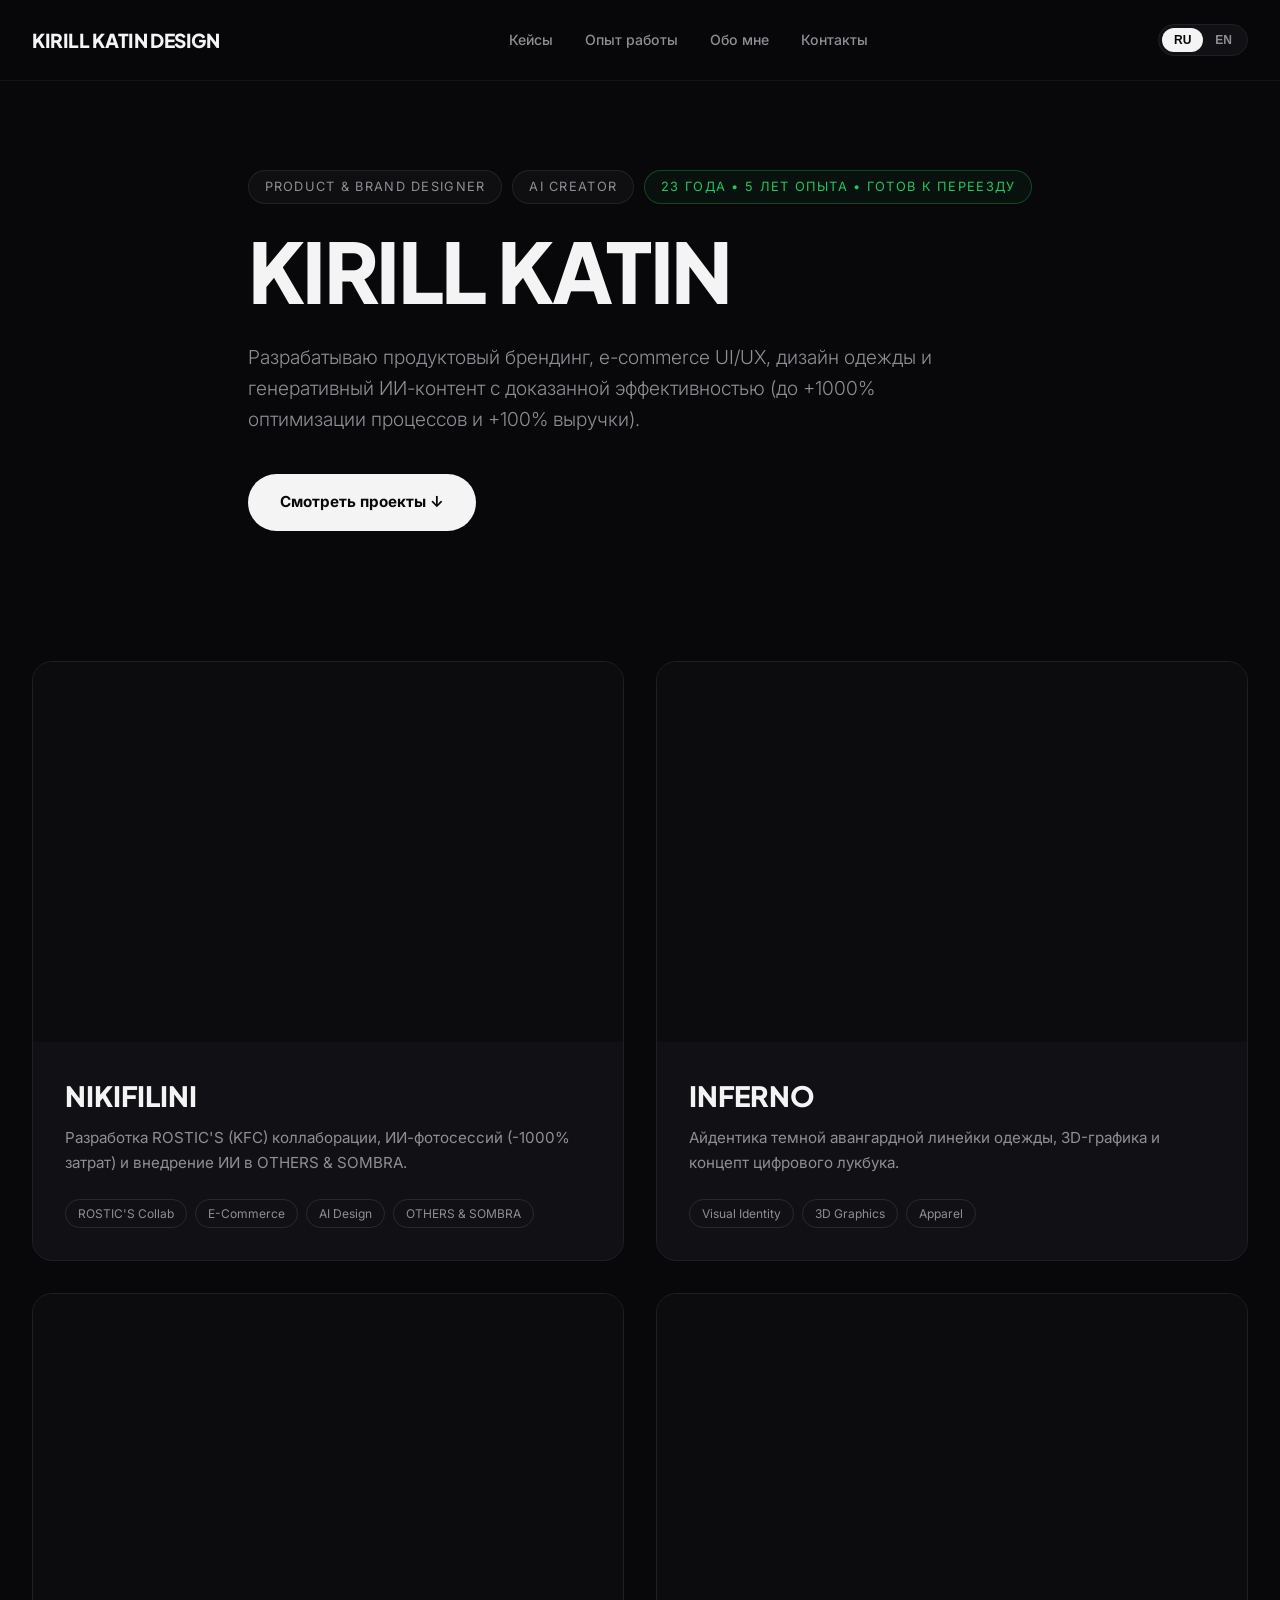
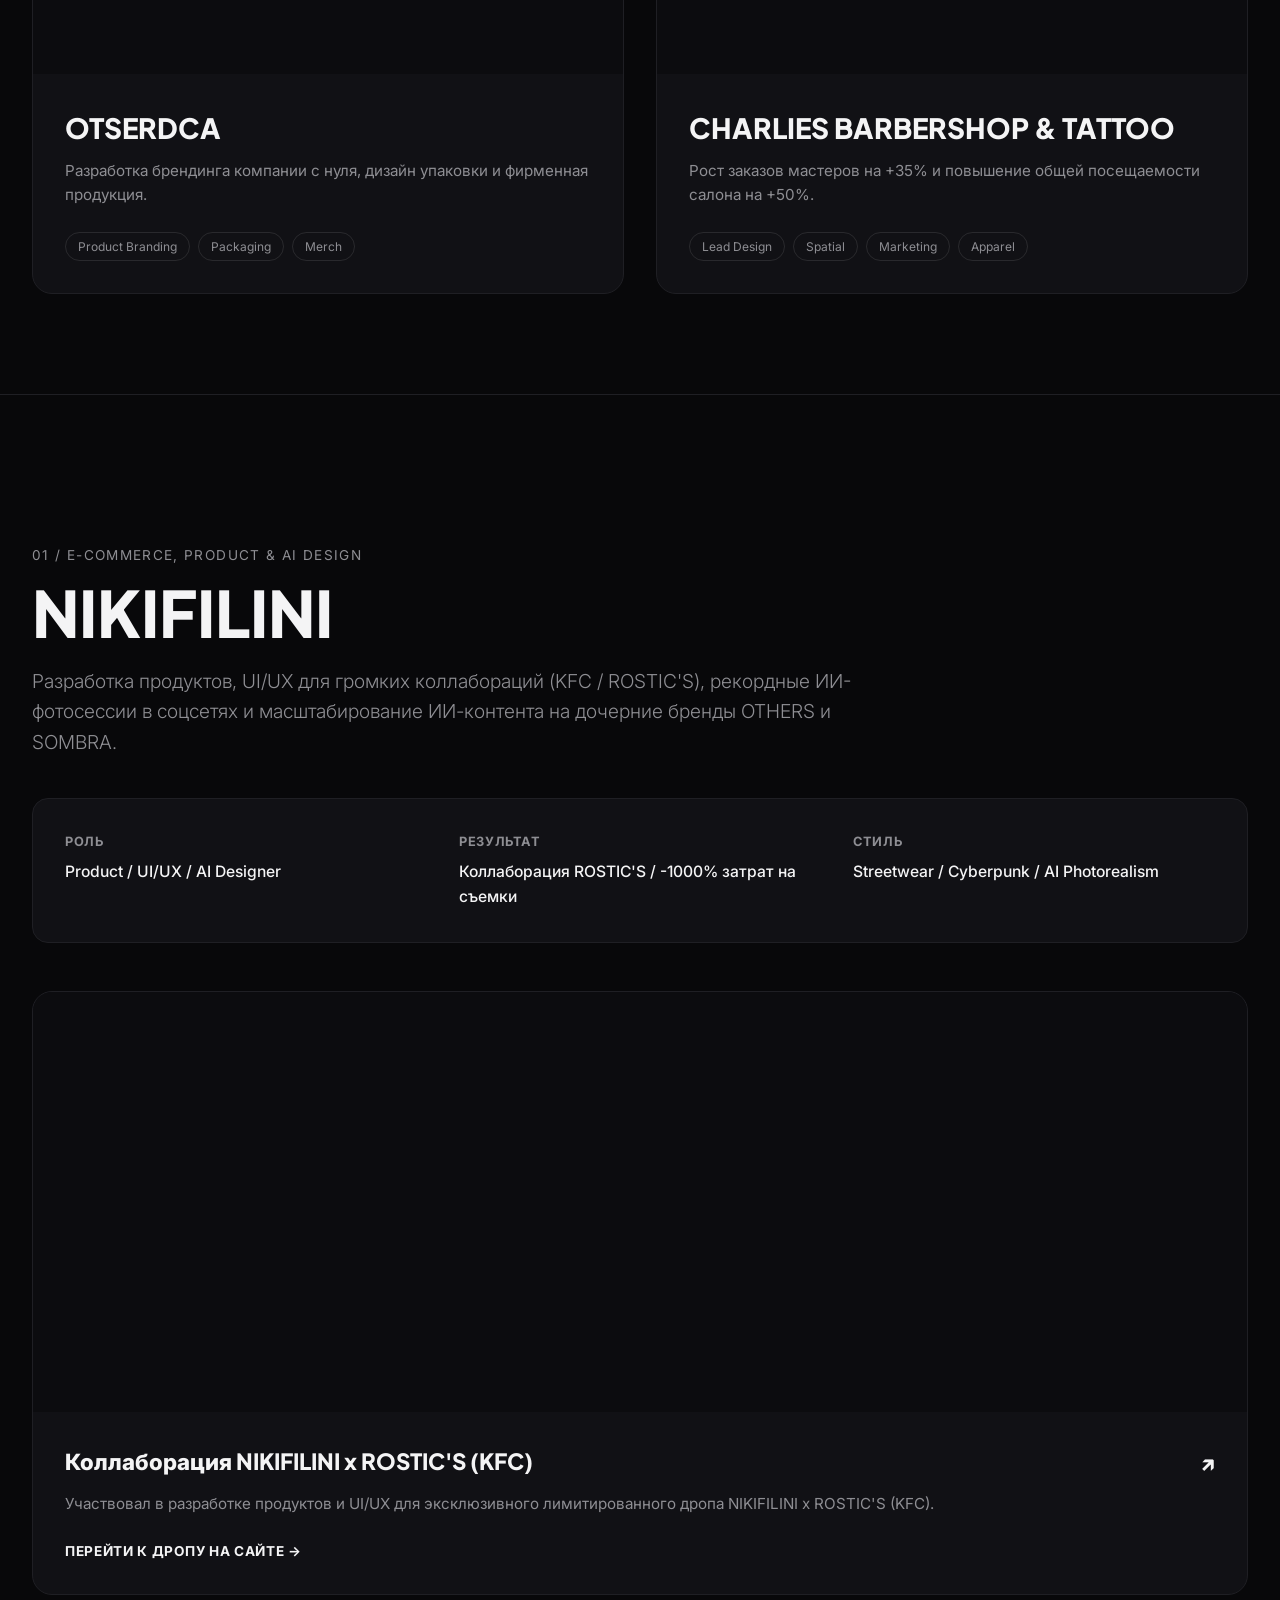
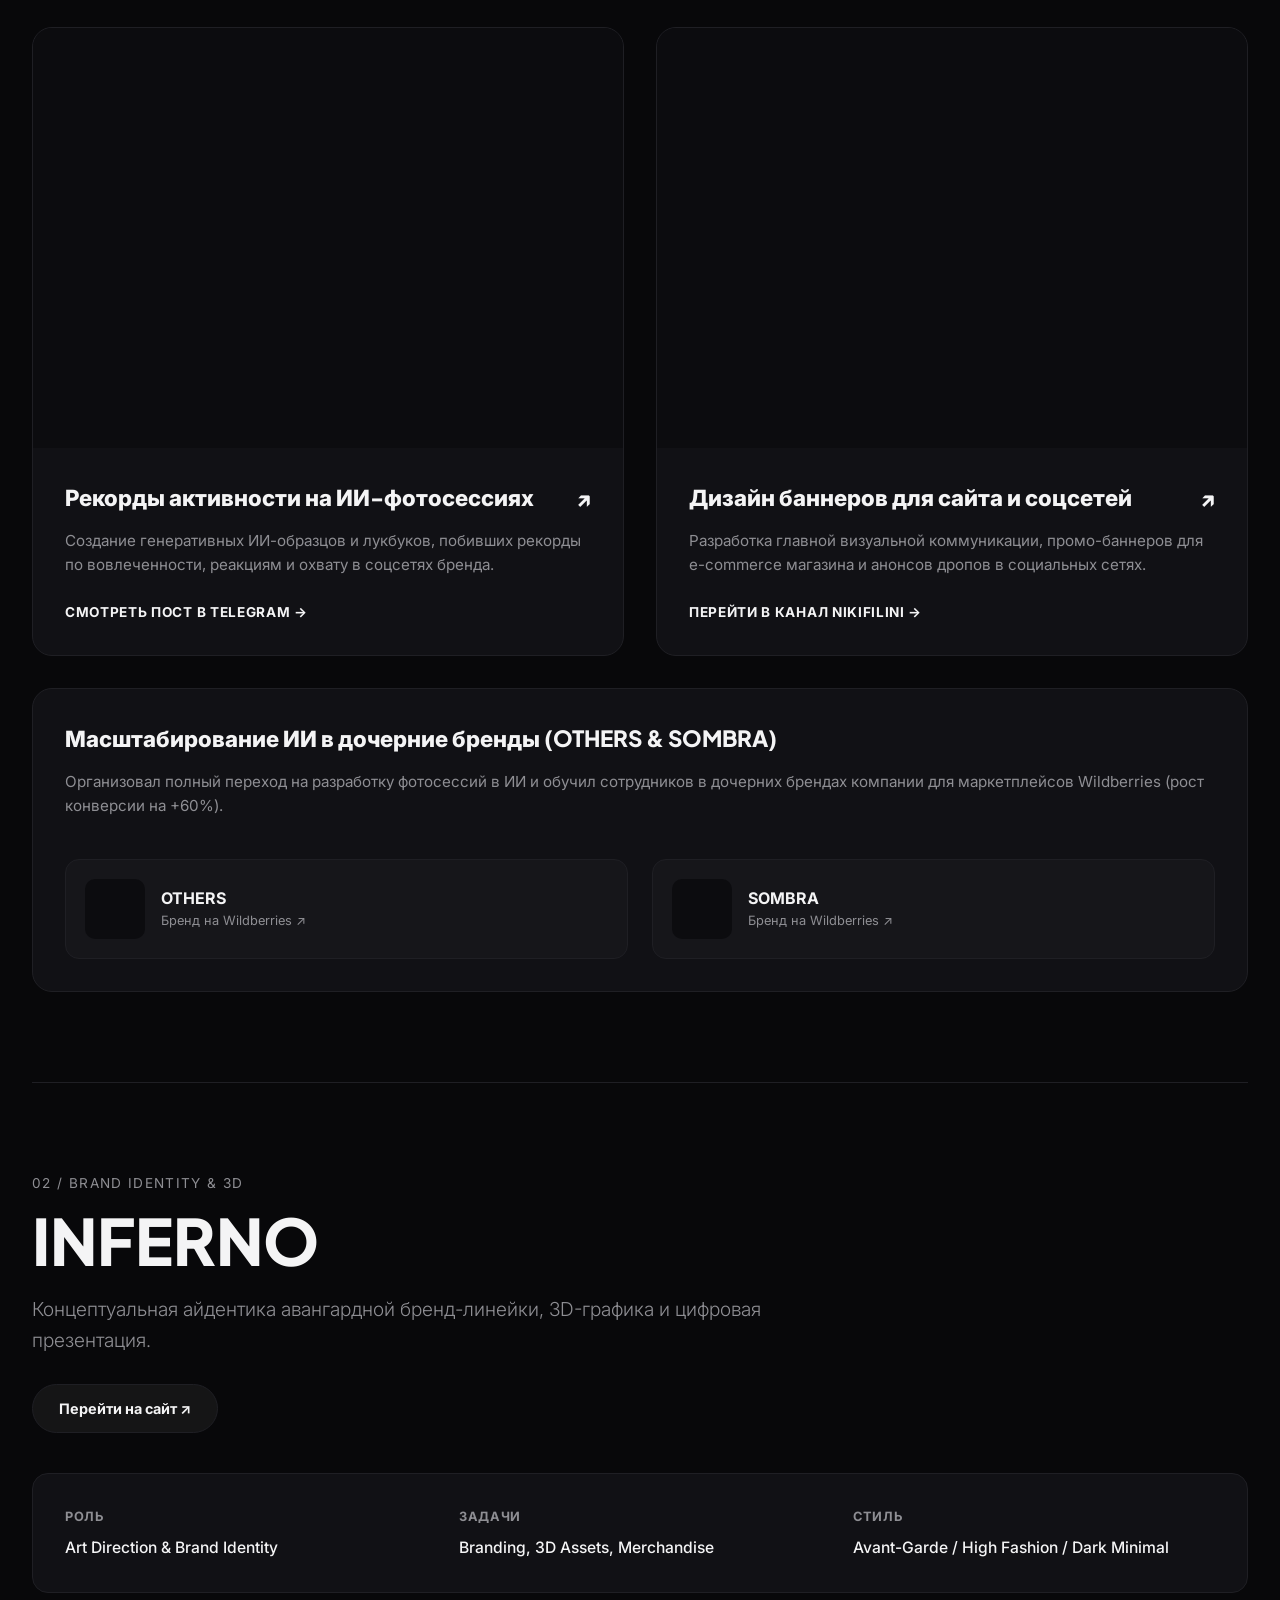
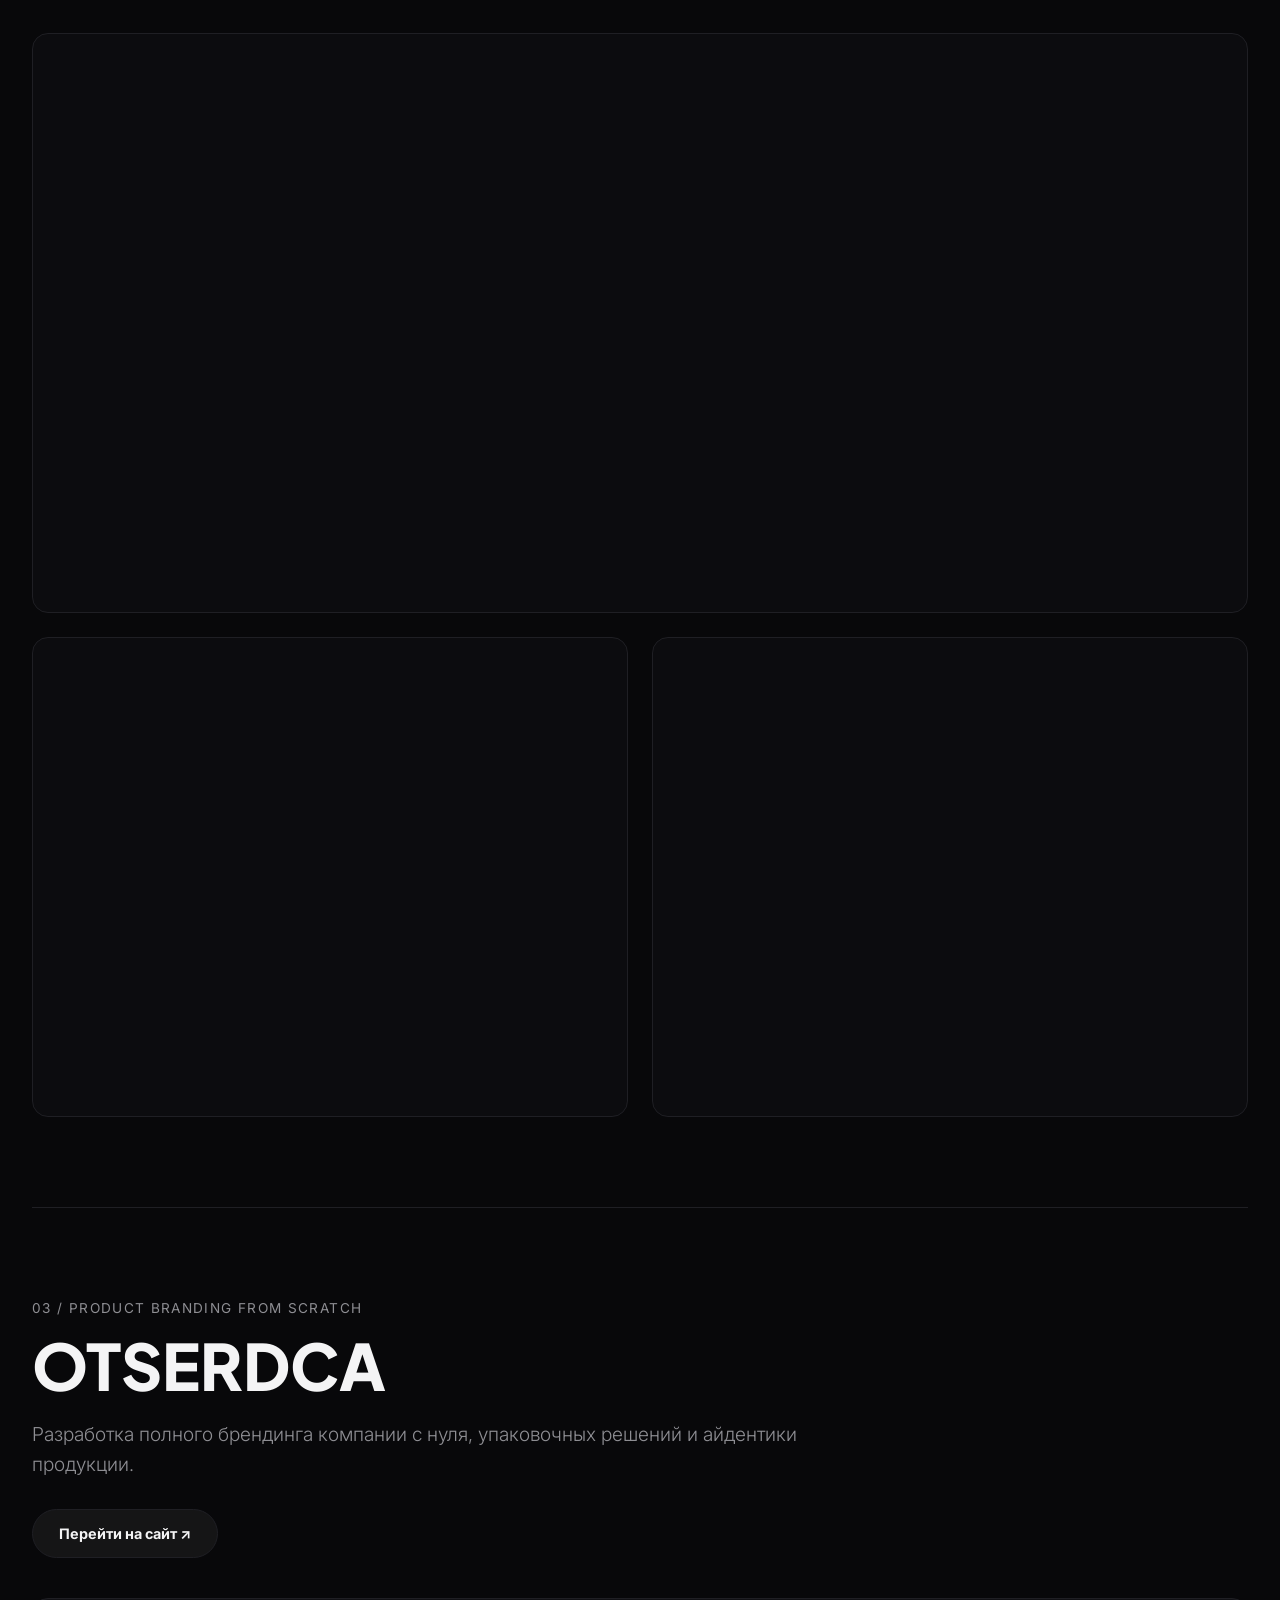
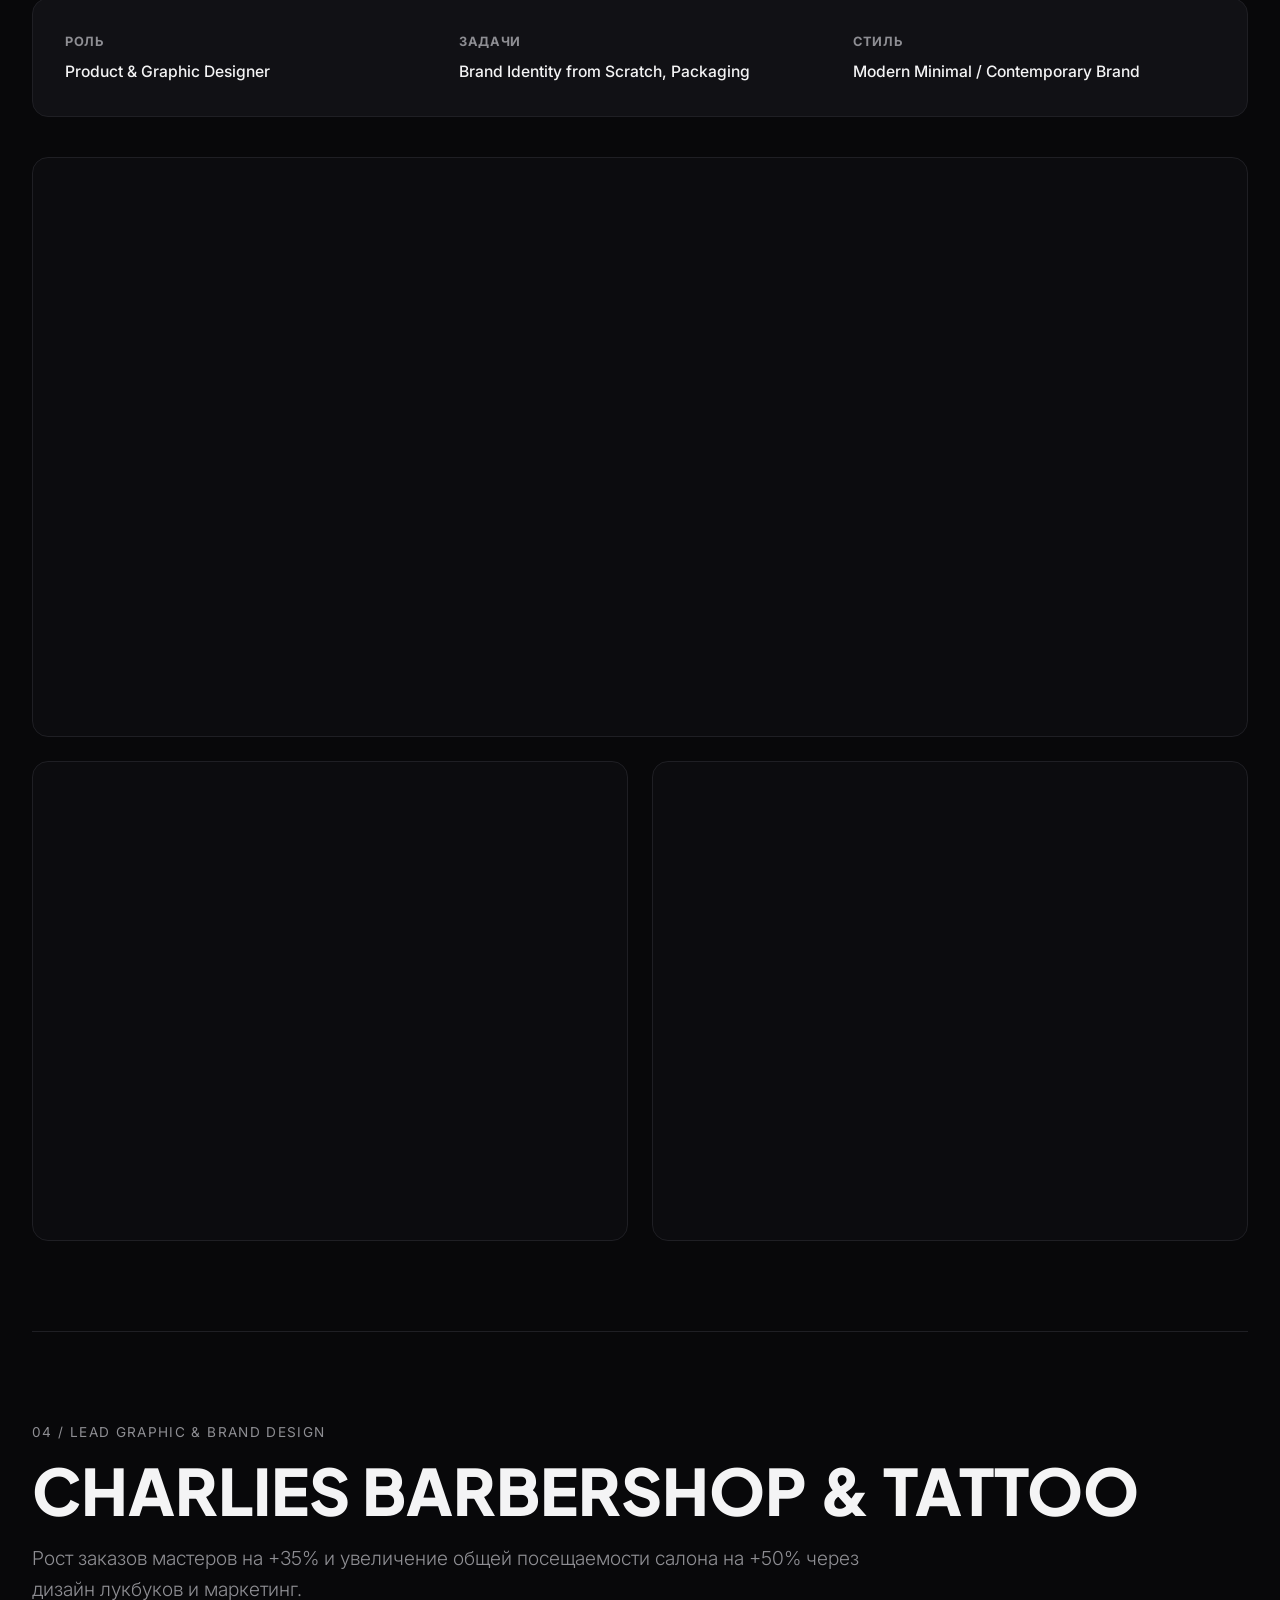
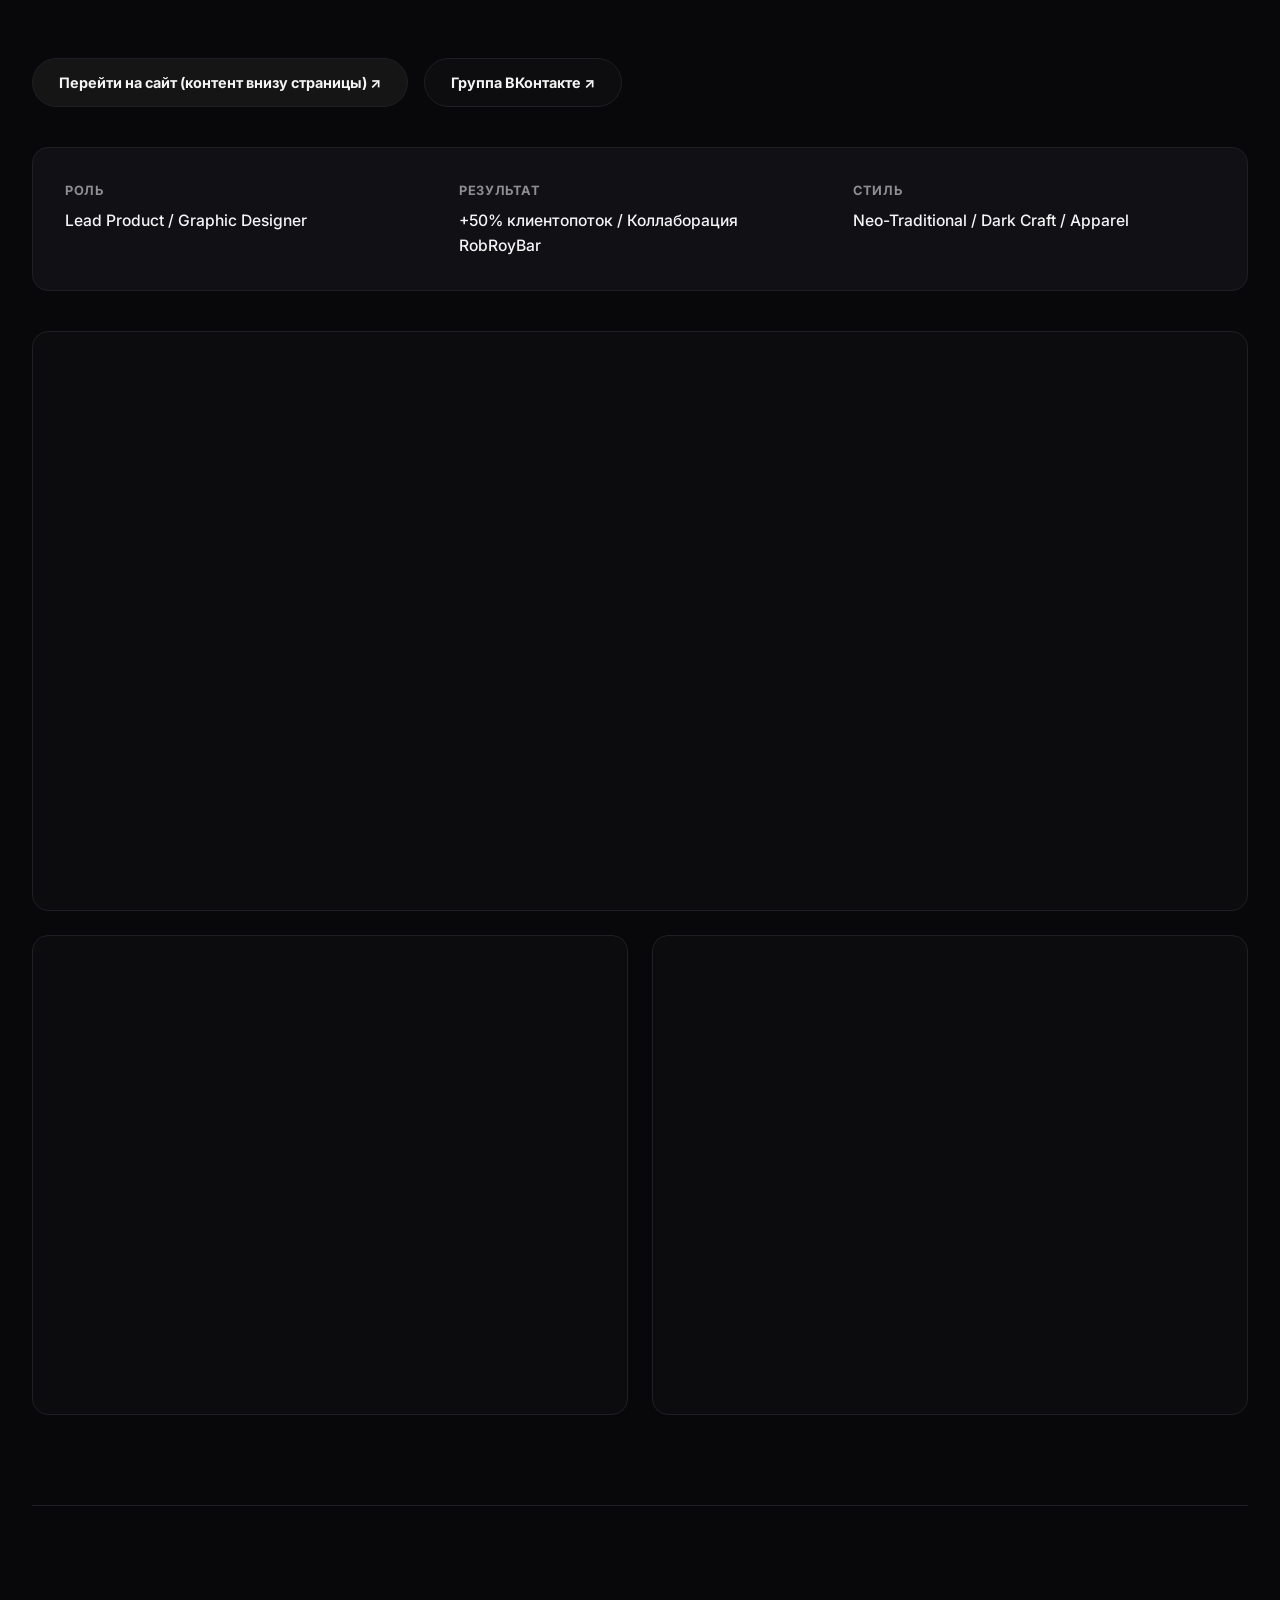
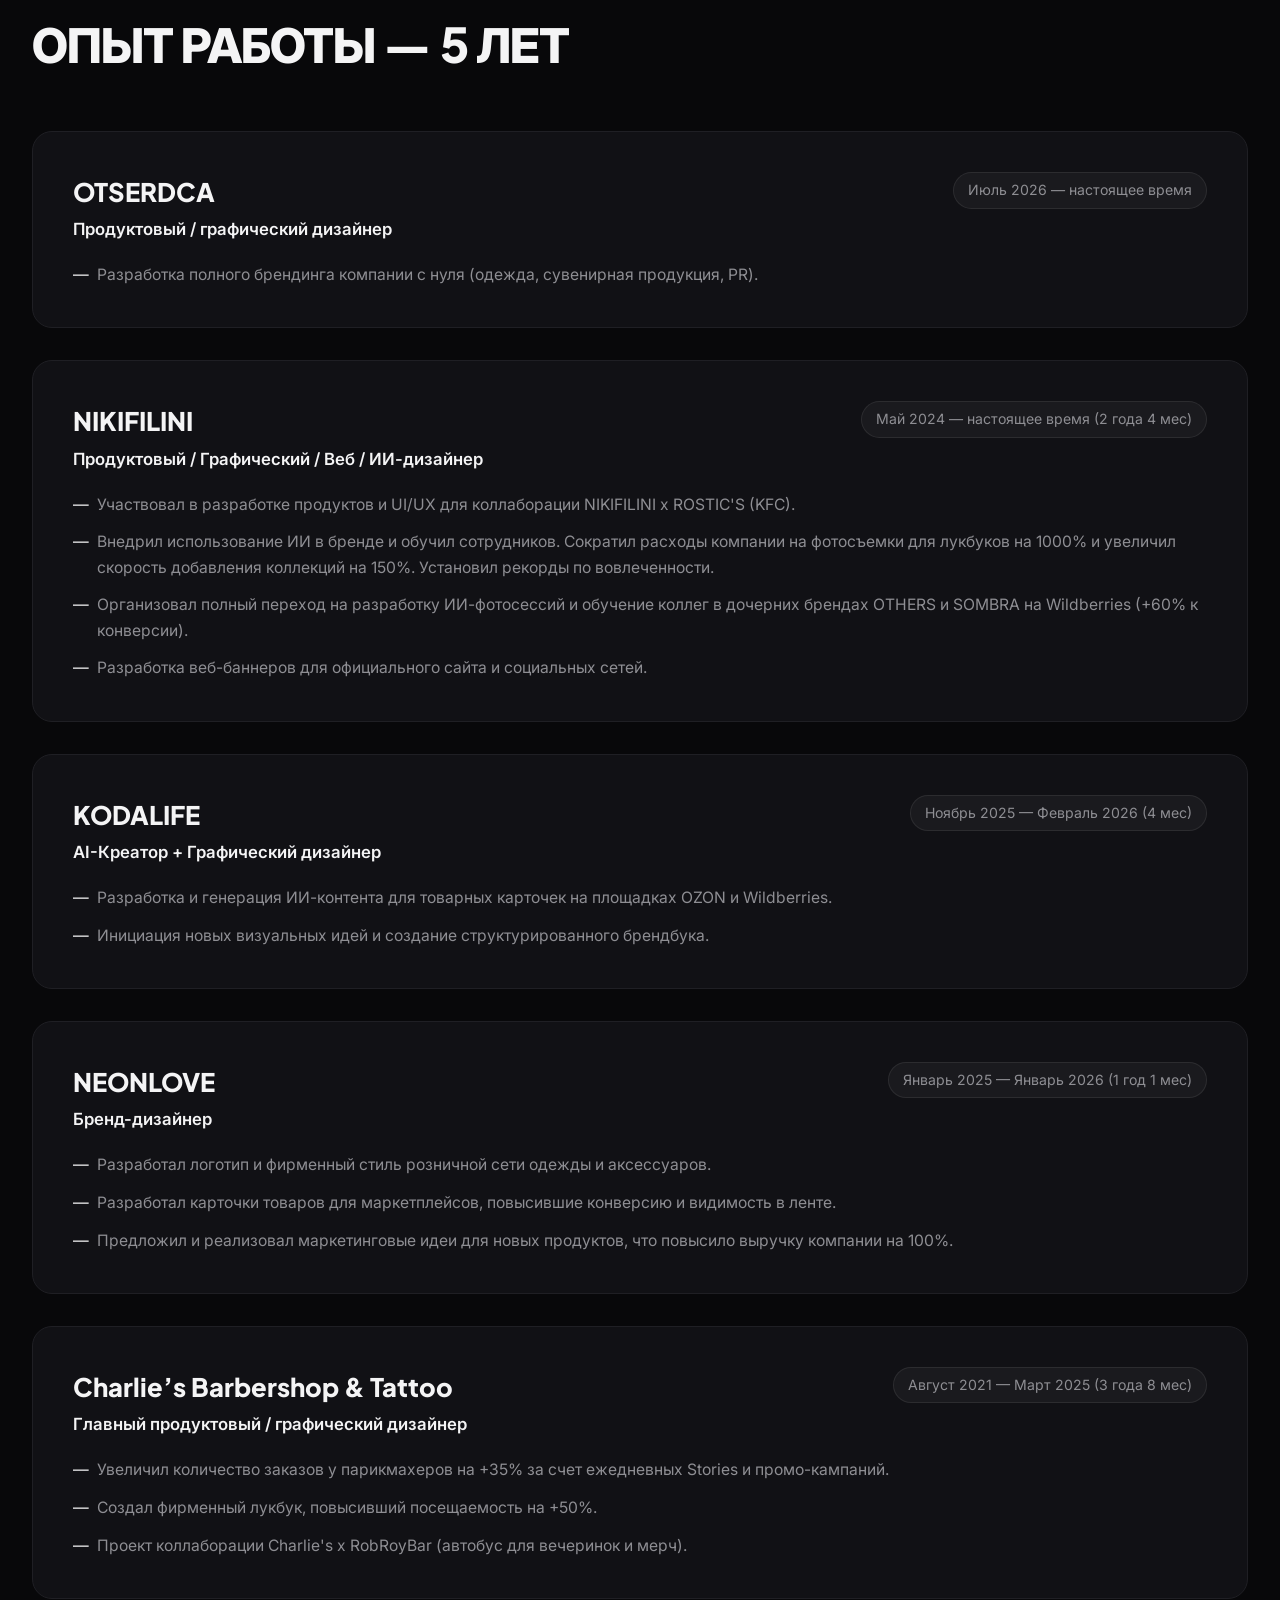
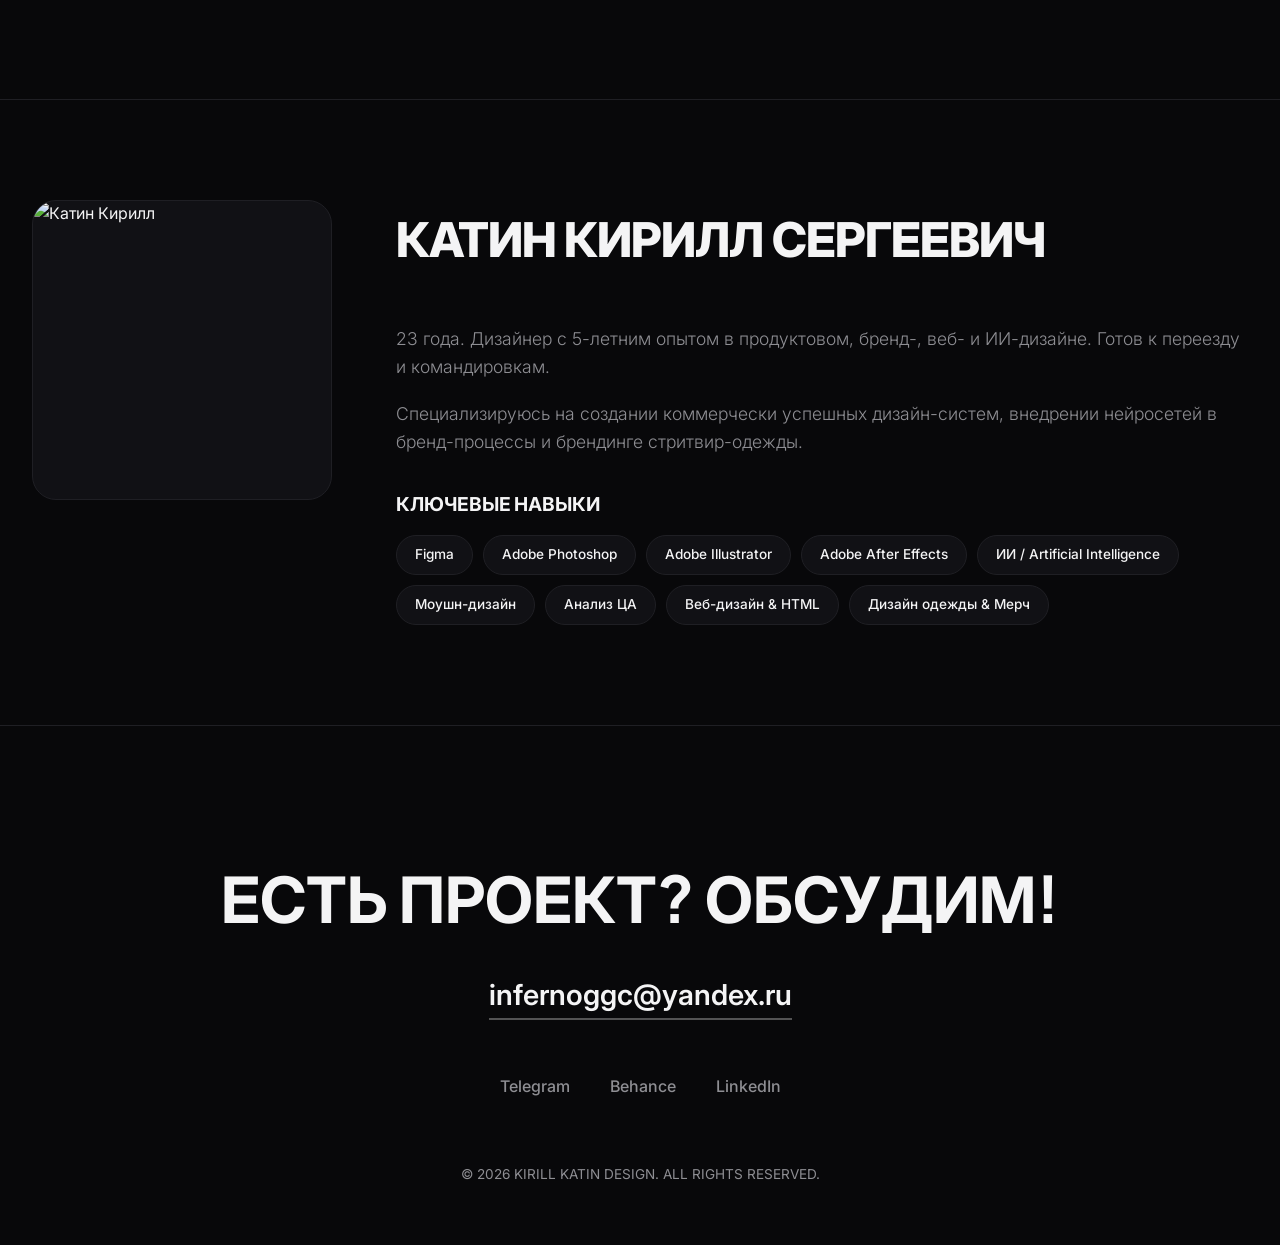
==== commit c050e25b: "Add files via upload" ====
--- a/index.html
+++ b/index.html
@@ -197,30 +197,6 @@
     /* OVERVIEW GRID */
     .cases-overview {
       padding: 40px 0 100px;
-    }
-
-    .filter-bar {
-      display: flex;
-      gap: 10px;
-      margin-bottom: 3rem;
-      flex-wrap: wrap;
-    }
-
-    .filter-btn {
-      background: var(--card-bg);
-      border: 1px solid var(--card-border);
-      color: var(--muted);
-      padding: 8px 20px;
-      border-radius: 100px;
-      font-size: 0.85rem;
-      cursor: pointer;
-      transition: var(--transition);
-    }
-
-    .filter-btn.active, .filter-btn:hover {
-      color: var(--text);
-      border-color: rgba(255, 255, 255, 0.3);
-      background: rgba(255, 255, 255, 0.08);
     }
 
     .cases-grid {
@@ -792,14 +768,6 @@
   <!-- CASES OVERVIEW GRID -->
   <section class="cases-overview" id="work">
     <div class="container">
-      
-      <div class="filter-bar">
-        <button class="filter-btn active" onclick="filterCases('all')" data-i18n="filter_all">Все работы</button>
-        <button class="filter-btn" onclick="filterCases('branding')" data-i18n="filter_branding">Брендинг</button>
-        <button class="filter-btn" onclick="filterCases('web')" data-i18n="filter_web">Веб & UI/UX</button>
-        <button class="filter-btn" onclick="filterCases('apparel')" data-i18n="filter_apparel">Мерч & Одежда</button>
-      </div>
-
       <div class="cases-grid" id="cases-grid">
         <!-- JS Dynamic Cases Grid -->
       </div>
@@ -980,11 +948,9 @@
           <p class="case-detail-subtitle" data-i18n="c4_subtitle">Рост заказов мастеров на +35% и увеличение общей посещаемости салона на +50% через дизайн лукбуков и маркетинг.</p>
           
           <div style="display: flex; gap: 1rem; flex-wrap: wrap; margin-top: 1.5rem;">
-            <!-- ССЫЛКА НА САЙТ ТИЛЬДА С ПРИМЕЧАНИЕМ -->
             <a href="http://inferno-paralyzed.ru.tilda.ws/" target="_blank" rel="noopener" class="case-site-link">
               <span data-i18n="link_charlies_site">Перейти на сайт (контент внизу страницы) ↗</span>
             </a>
-            <!-- ССЫЛКА НА ВКОНТАКТЕ -->
             <a href="https://vk.ru/mr.charlies" target="_blank" rel="noopener" class="case-site-link" style="background: rgba(255, 255, 255, 0.02);">
               <span data-i18n="link_visit_vk">Группа ВКонтакте ↗</span>
             </a>
@@ -1105,13 +1071,12 @@
     </div>
   </section>
 
-  <!-- ABOUT & SKILLS SECTION С УСТАНОВЛЕННОЙ АВАТАРКОЙ -->
+  <!-- ABOUT & SKILLS SECTION -->
   <section class="about-section" id="about">
     <div class="container">
       <div class="about-grid">
         
         <div class="avatar-wrapper">
-          <!-- ФОТОГРАФИЯ НА АВАТАРКЕ -->
           <img src="https://i.ibb.co/gbnTKJrn/photo-2026-08-12-19-15-56.jpg" alt="Катин Кирилл" class="avatar-img">
         </div>
 
@@ -1163,7 +1128,6 @@
       {
         id: 'nikifilini',
         targetId: 'case-nikifilini',
-        category: 'web',
         bgImage: 'https://i.ibb.co/MDQycCHP/1-12.jpg',
         title: 'NIKIFILINI',
         tags: ['ROSTIC\'S Collab', 'E-Commerce', 'AI Design', 'OTHERS & SOMBRA'],
@@ -1177,7 +1141,6 @@
       {
         id: 'inferno',
         targetId: 'case-inferno',
-        category: 'branding',
         bgImage: 'https://i.ibb.co/ccjq1QxP/1adsads.jpg',
         title: 'INFERNO',
         tags: ['Visual Identity', '3D Graphics', 'Apparel'],
@@ -1191,7 +1154,6 @@
       {
         id: 'otserdca',
         targetId: 'case-otserdca',
-        category: 'apparel',
         bgImage: 'https://i.ibb.co/F4PC39jx/Slide-16-9-27asd.png',
         title: 'OTSERDCA',
         tags: ['Product Branding', 'Packaging', 'Merch'],
@@ -1205,7 +1167,6 @@
       {
         id: 'charlies',
         targetId: 'case-charlies',
-        category: 'branding',
         bgImage: 'https://i.ibb.co/ccmRnQcd/Frze7hd-Ltp-Ft9-Di-Vx-HCj6k-DKgn-RDBr-XDAau-Pm-MTq-WZJ0-CBSj-Iq-ZTtnta-Do-ERYRB2-SQ1qo5-P0-Wpu-N1-GXc-Hjc.jpg',
         title: 'CHARLIES BARBERSHOP & TATTOO',
         tags: ['Lead Design', 'Spatial', 'Marketing', 'Apparel'],
@@ -1229,10 +1190,6 @@
         hero_status: '23 года • 5 лет опыта • Готов к переезду',
         hero_desc: 'Разрабатываю продуктовый брендинг, e-commerce UI/UX, дизайн одежды и генеративный ИИ-контент с доказанной эффективностью (до +1000% оптимизации процессов и +100% выручки).',
         hero_cta: 'Смотреть проекты ↓',
-        filter_all: 'Все работы',
-        filter_branding: 'Брендинг',
-        filter_web: 'Веб & UI/UX',
-        filter_apparel: 'Мерч & Одежда',
         meta_role: 'Роль',
         meta_scope: 'Результат / Задачи',
         meta_style: 'Стиль',
@@ -1295,10 +1252,6 @@
         hero_status: '23 y.o. • 5 Yrs Experience • Ready to Relocate',
         hero_desc: 'Crafting product branding, e-commerce UI/UX, apparel design, and generative AI content with proven ROI (up to 1000% process cost reduction & +100% revenue growth).',
         hero_cta: 'Explore Projects ↓',
-        filter_all: 'All Works',
-        filter_branding: 'Branding',
-        filter_web: 'Web & UI/UX',
-        filter_apparel: 'Apparel & Merch',
         meta_role: 'Role',
         meta_scope: 'Outcome / Scope',
         meta_style: 'Style',
@@ -1354,7 +1307,6 @@
     };
 
     let currentLang = 'ru';
-    let currentFilter = 'all';
 
     function setLanguage(lang) {
       currentLang = lang;
@@ -1376,9 +1328,7 @@
       const grid = document.getElementById('cases-grid');
       grid.innerHTML = '';
 
-      const filtered = casesData.filter(c => currentFilter === 'all' || c.category === currentFilter);
-
-      filtered.forEach(item => {
+      casesData.forEach(item => {
         const langData = item[currentLang];
         const card = document.createElement('a');
         card.className = 'case-card';
@@ -1401,13 +1351,6 @@
       });
     }
 
-    function filterCases(category) {
-      currentFilter = category;
-      document.querySelectorAll('.filter-btn').forEach(btn => btn.classList.remove('active'));
-      event.target.classList.add('active');
-      renderCases();
-    }
-
     renderCases();
   </script>
 </body>
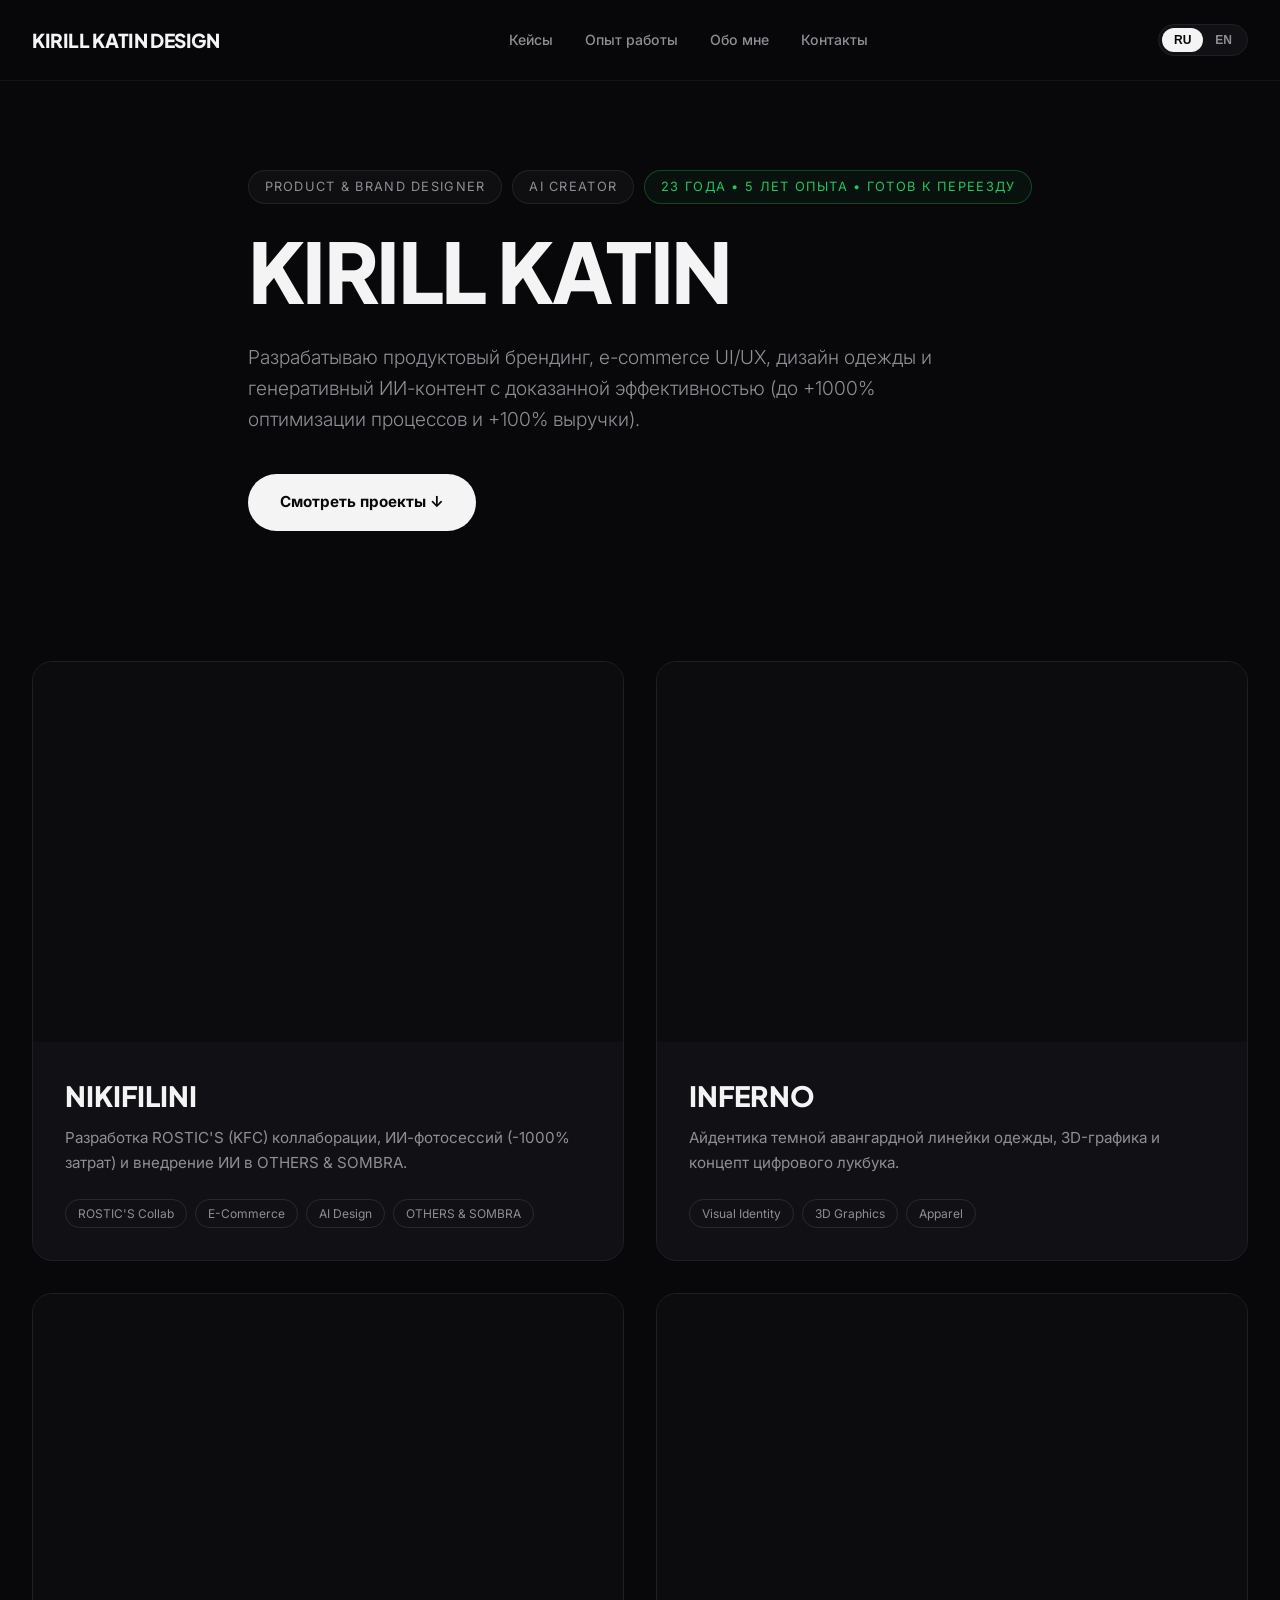
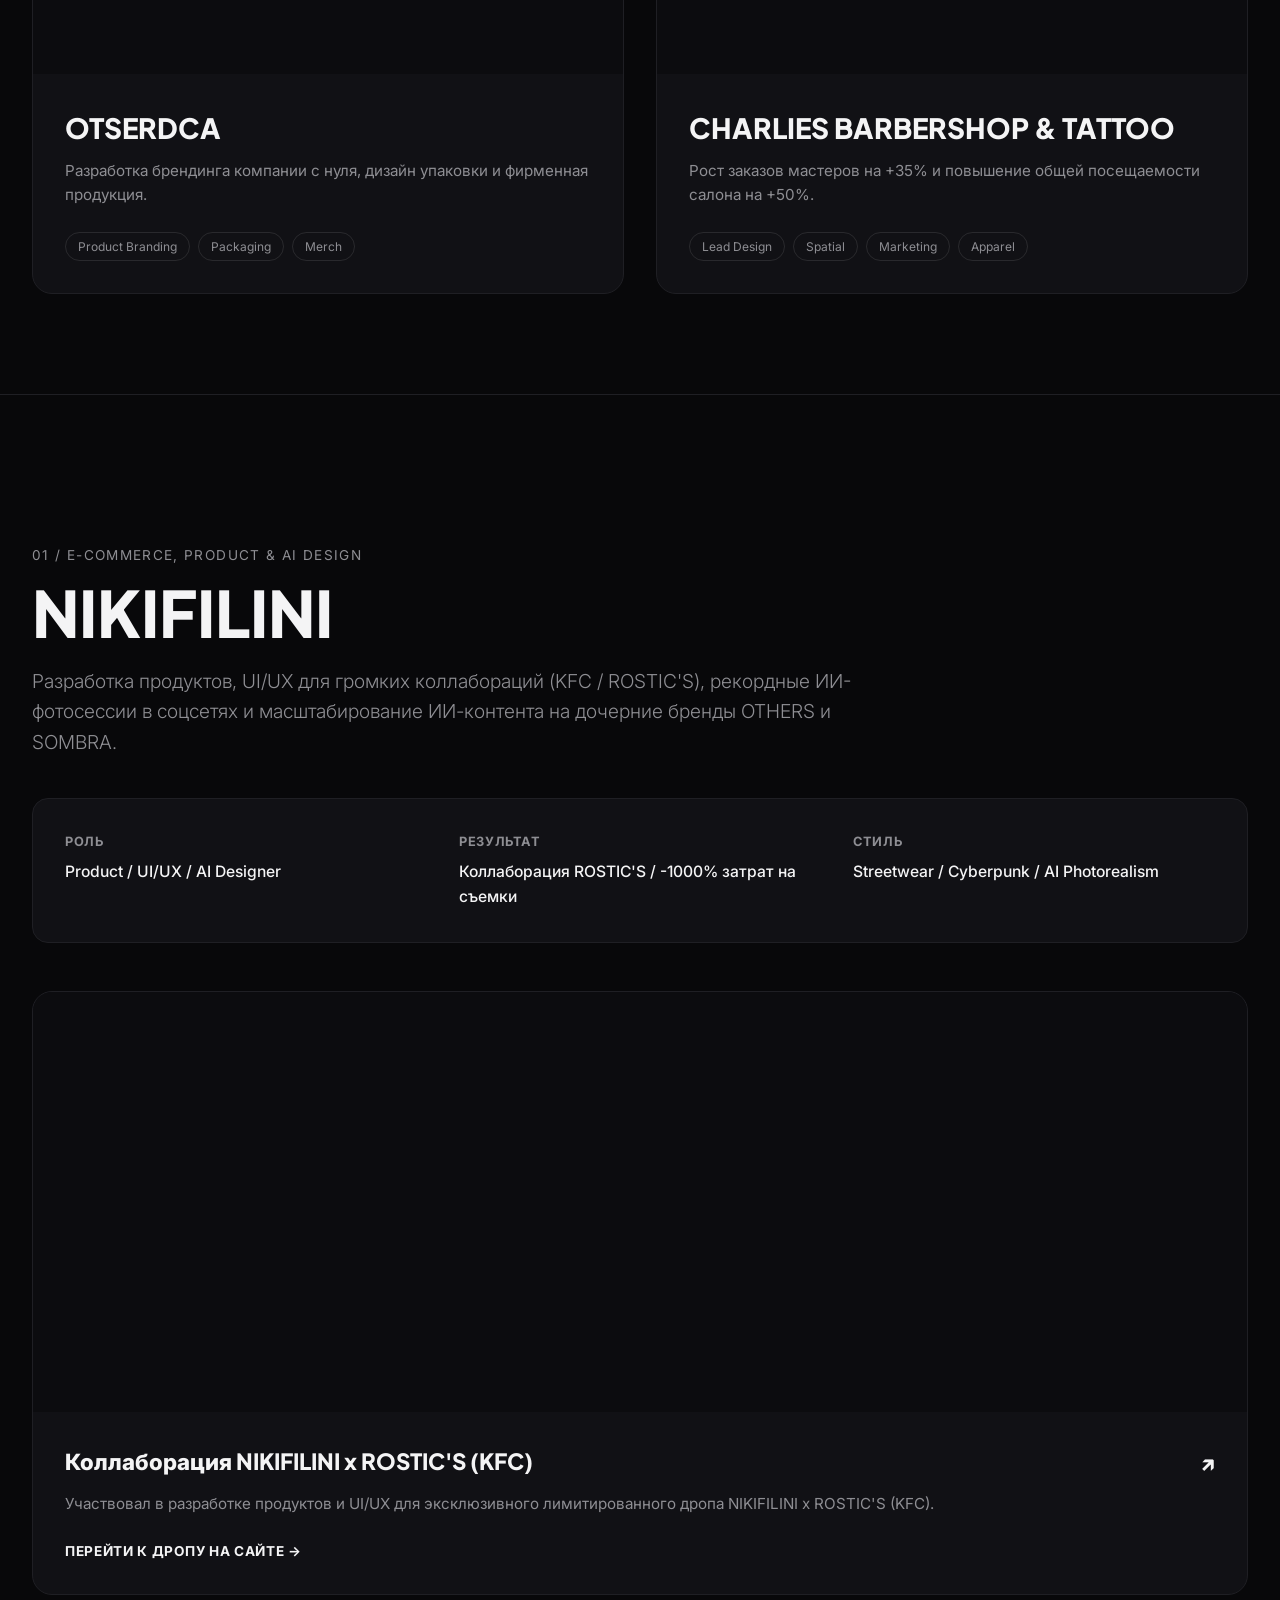
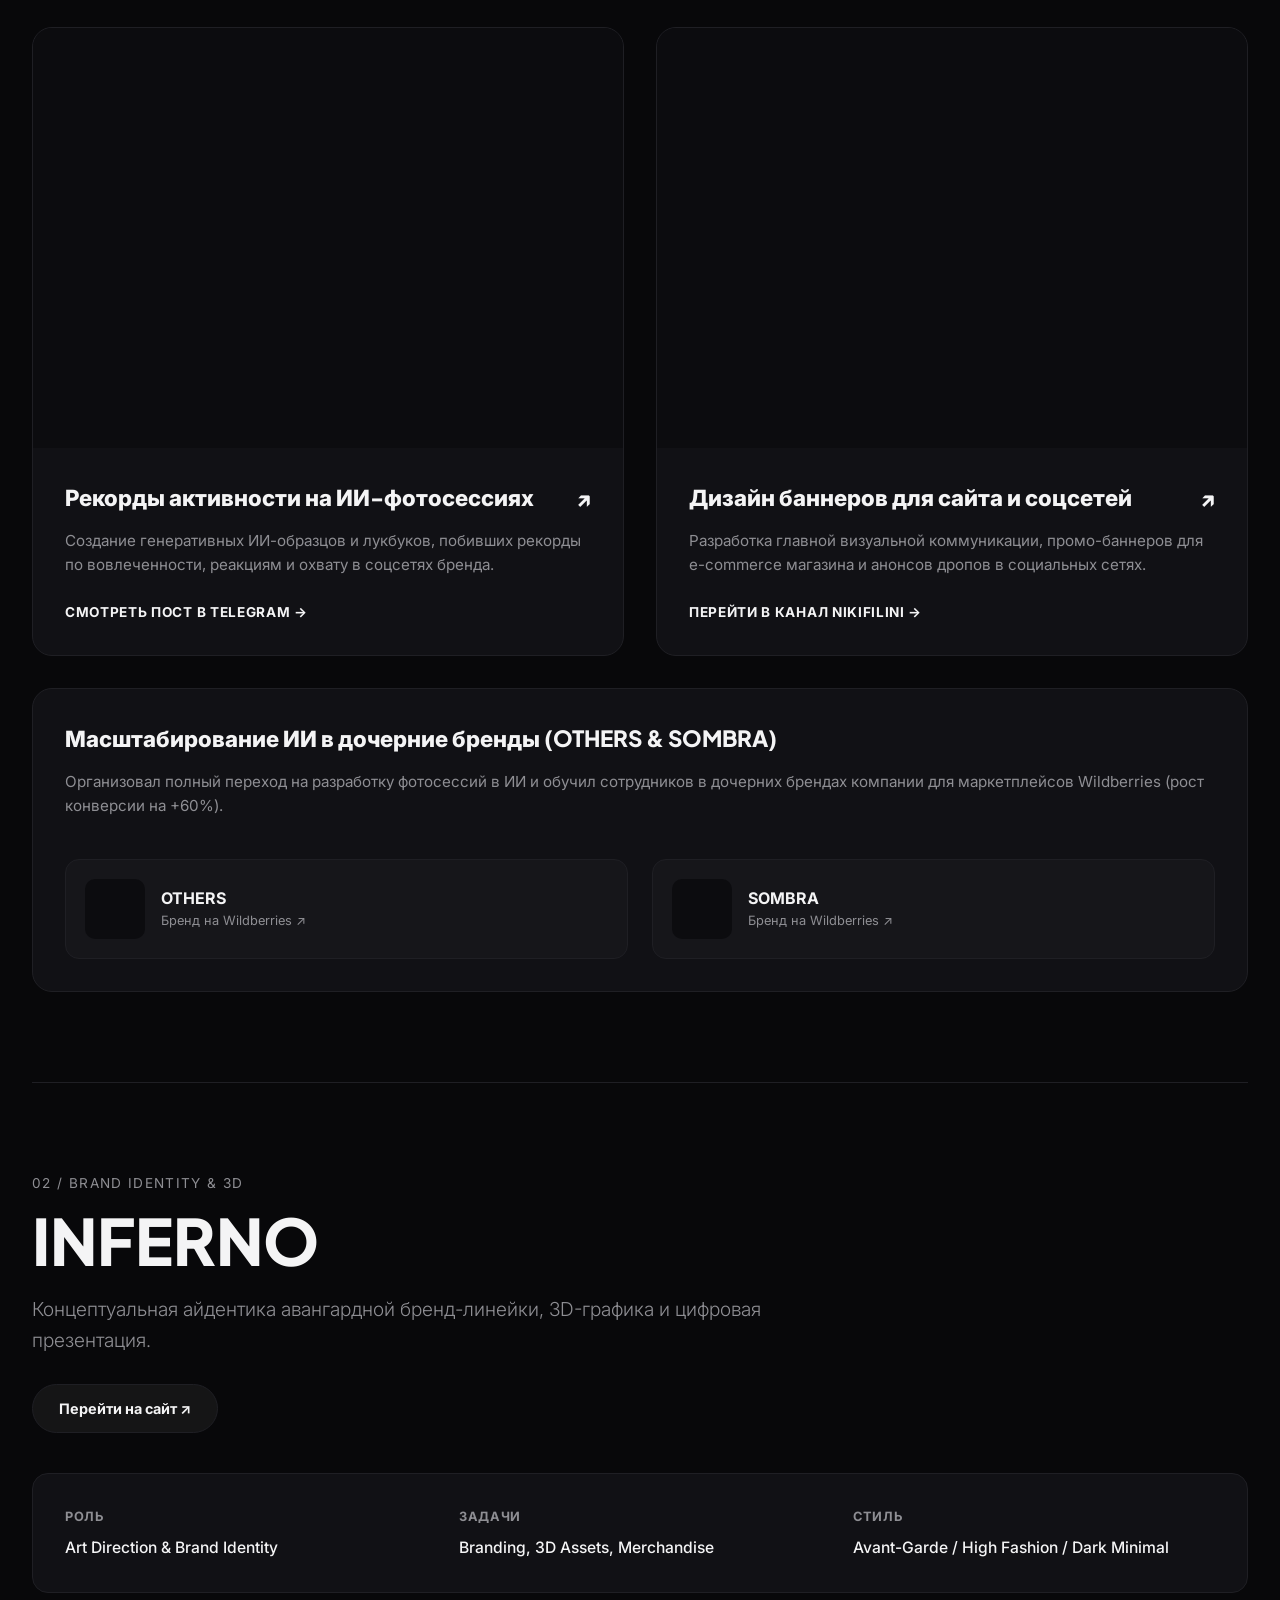
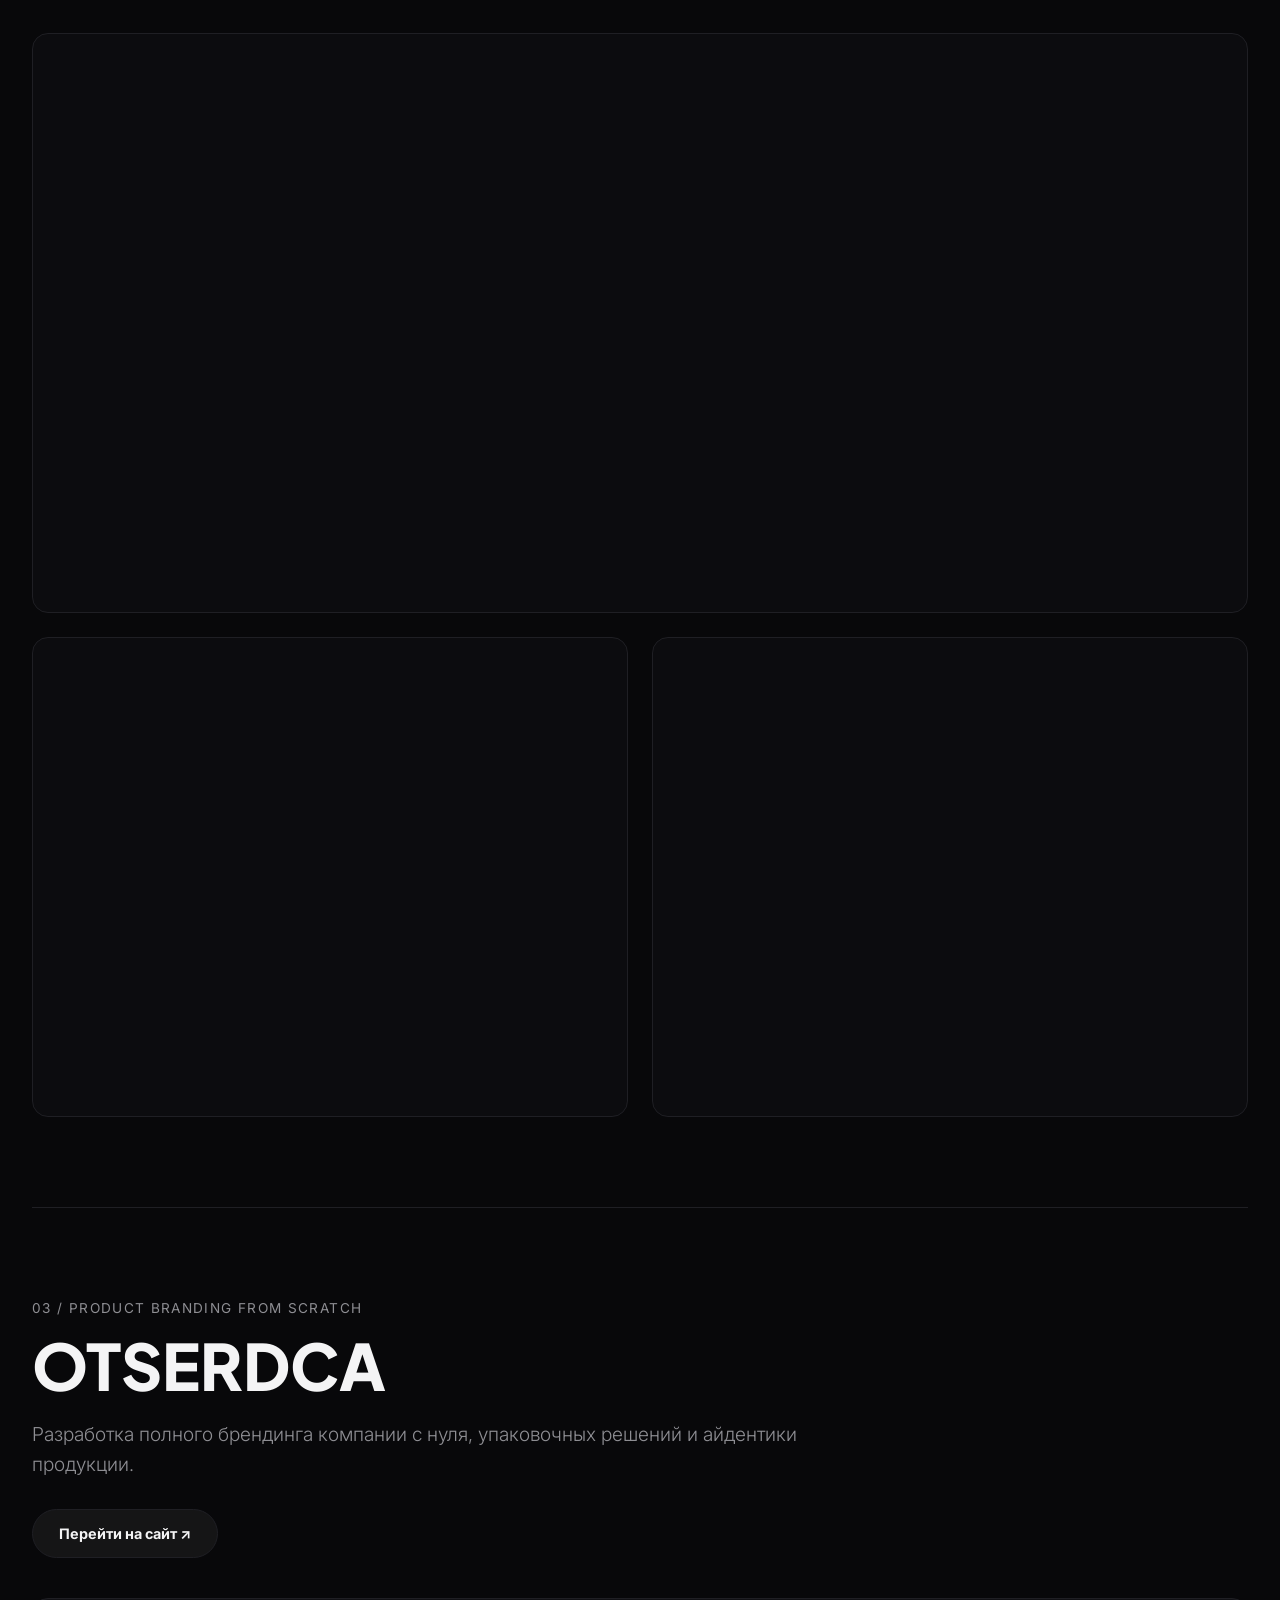
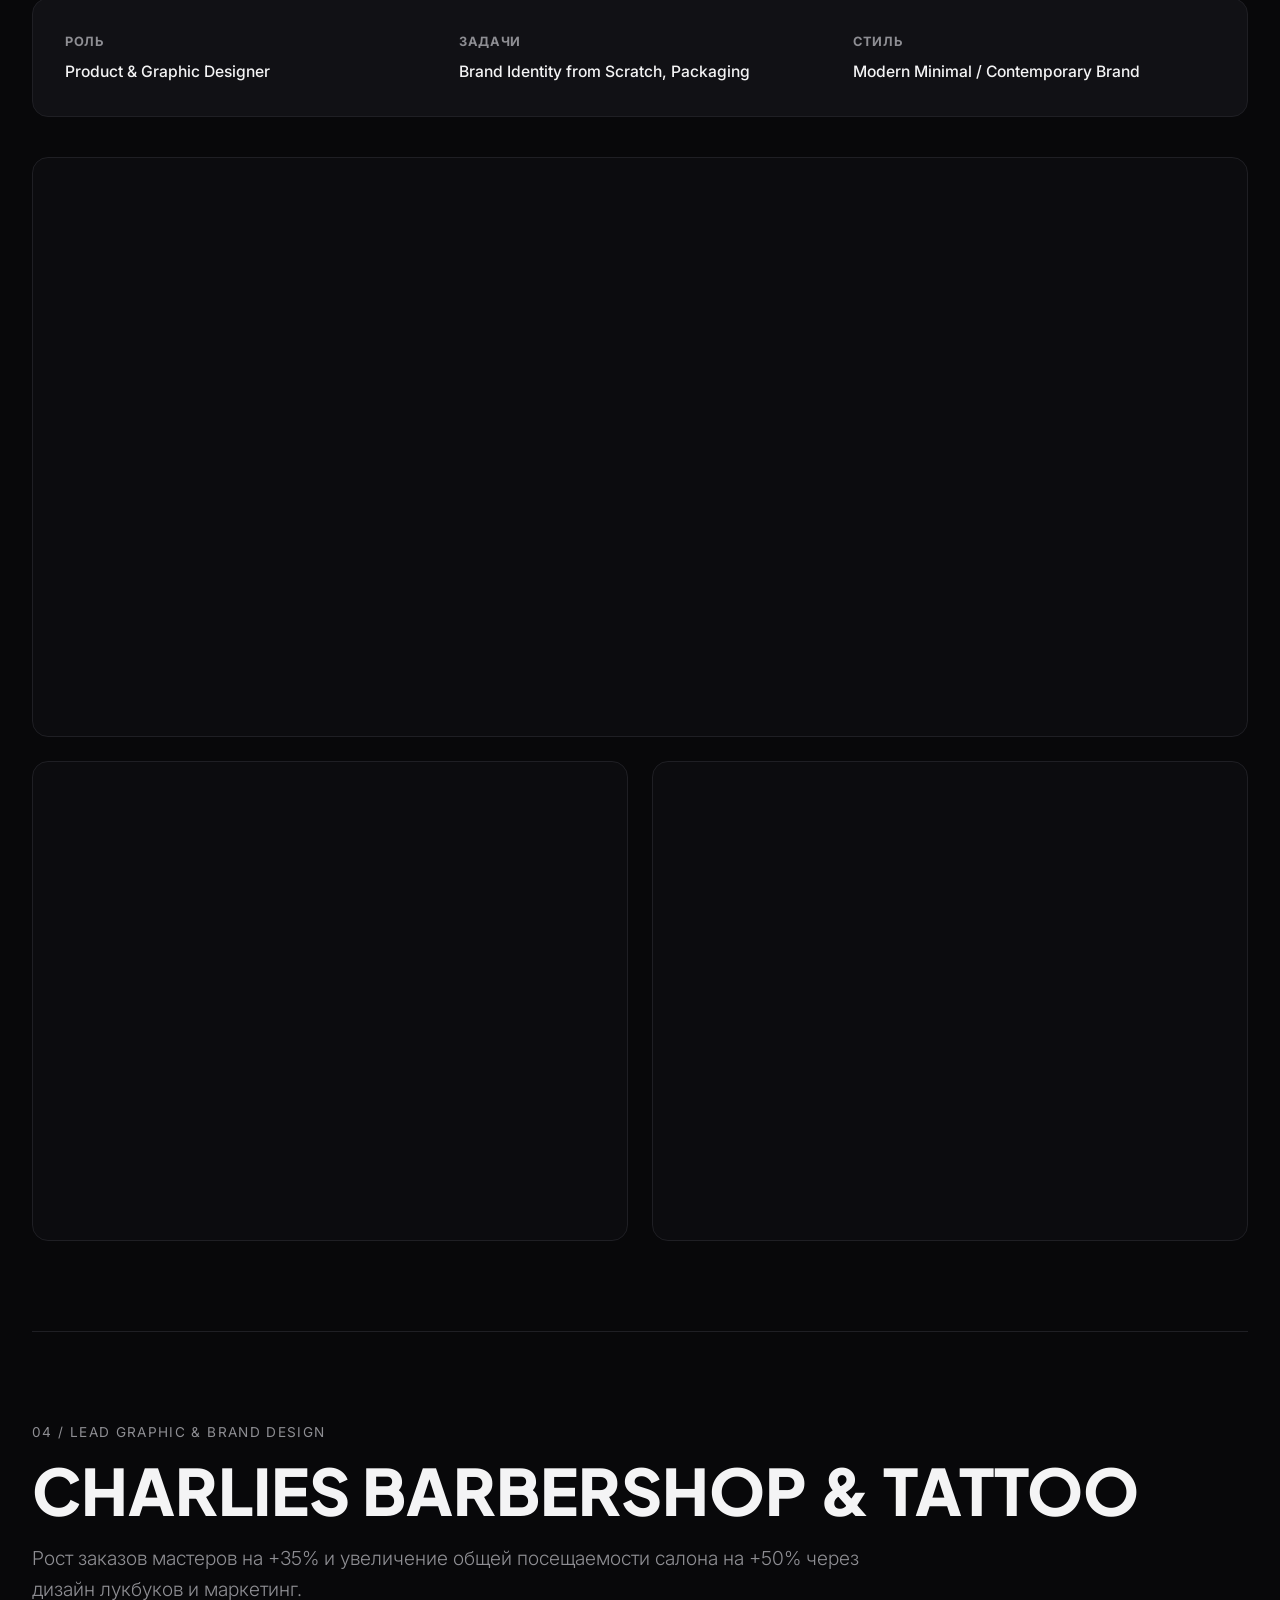
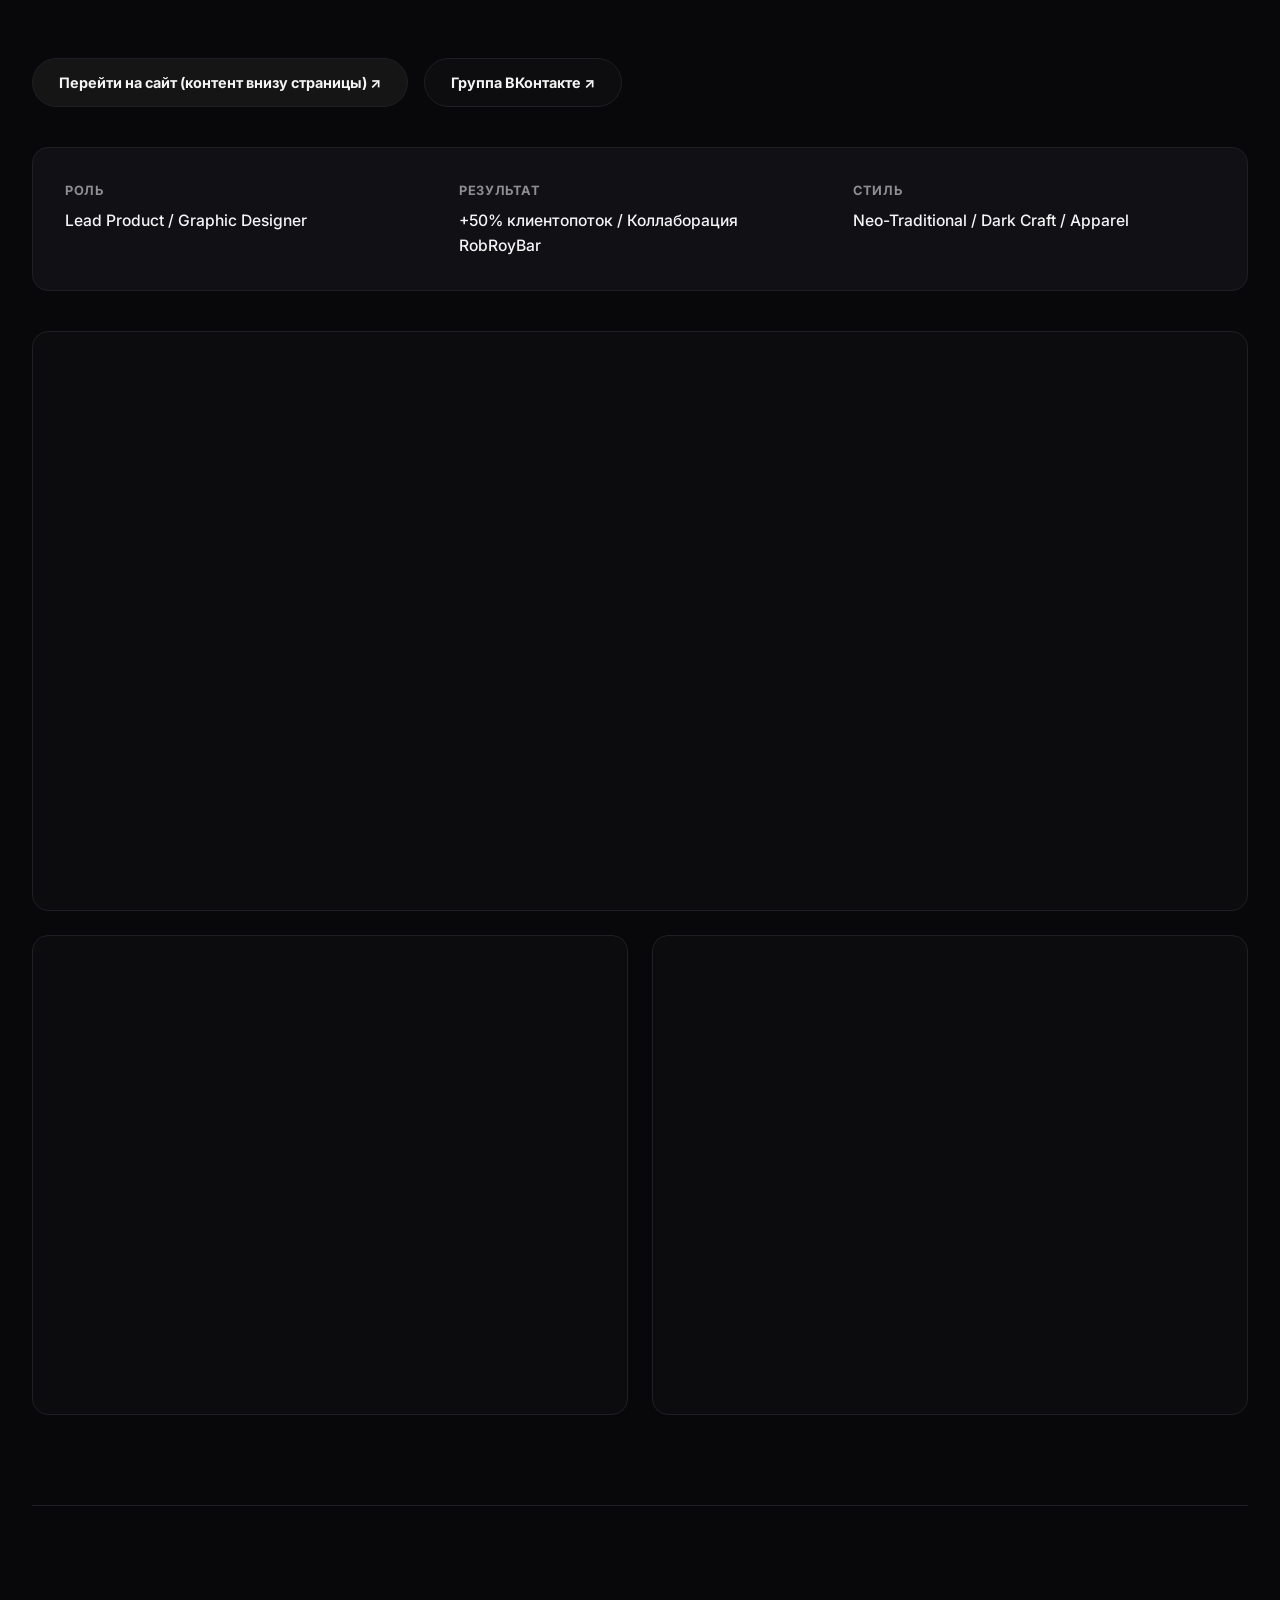
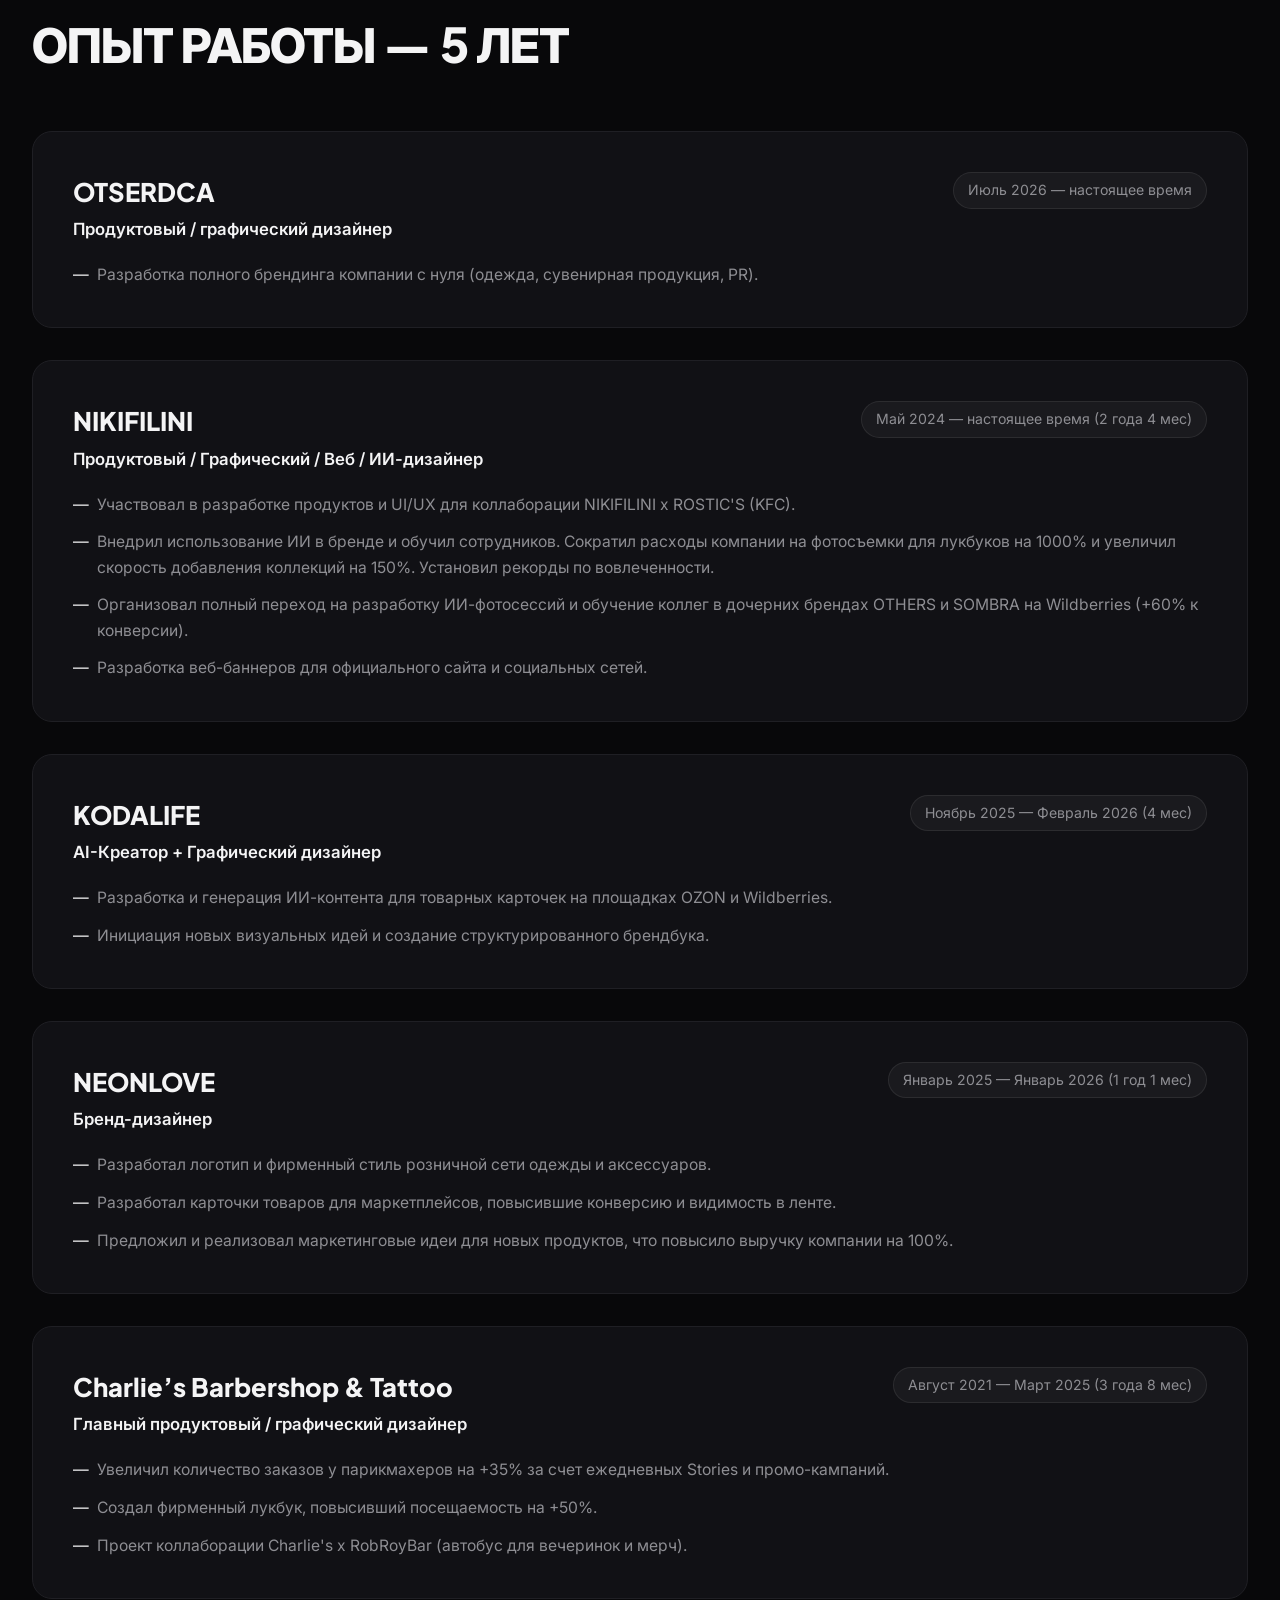
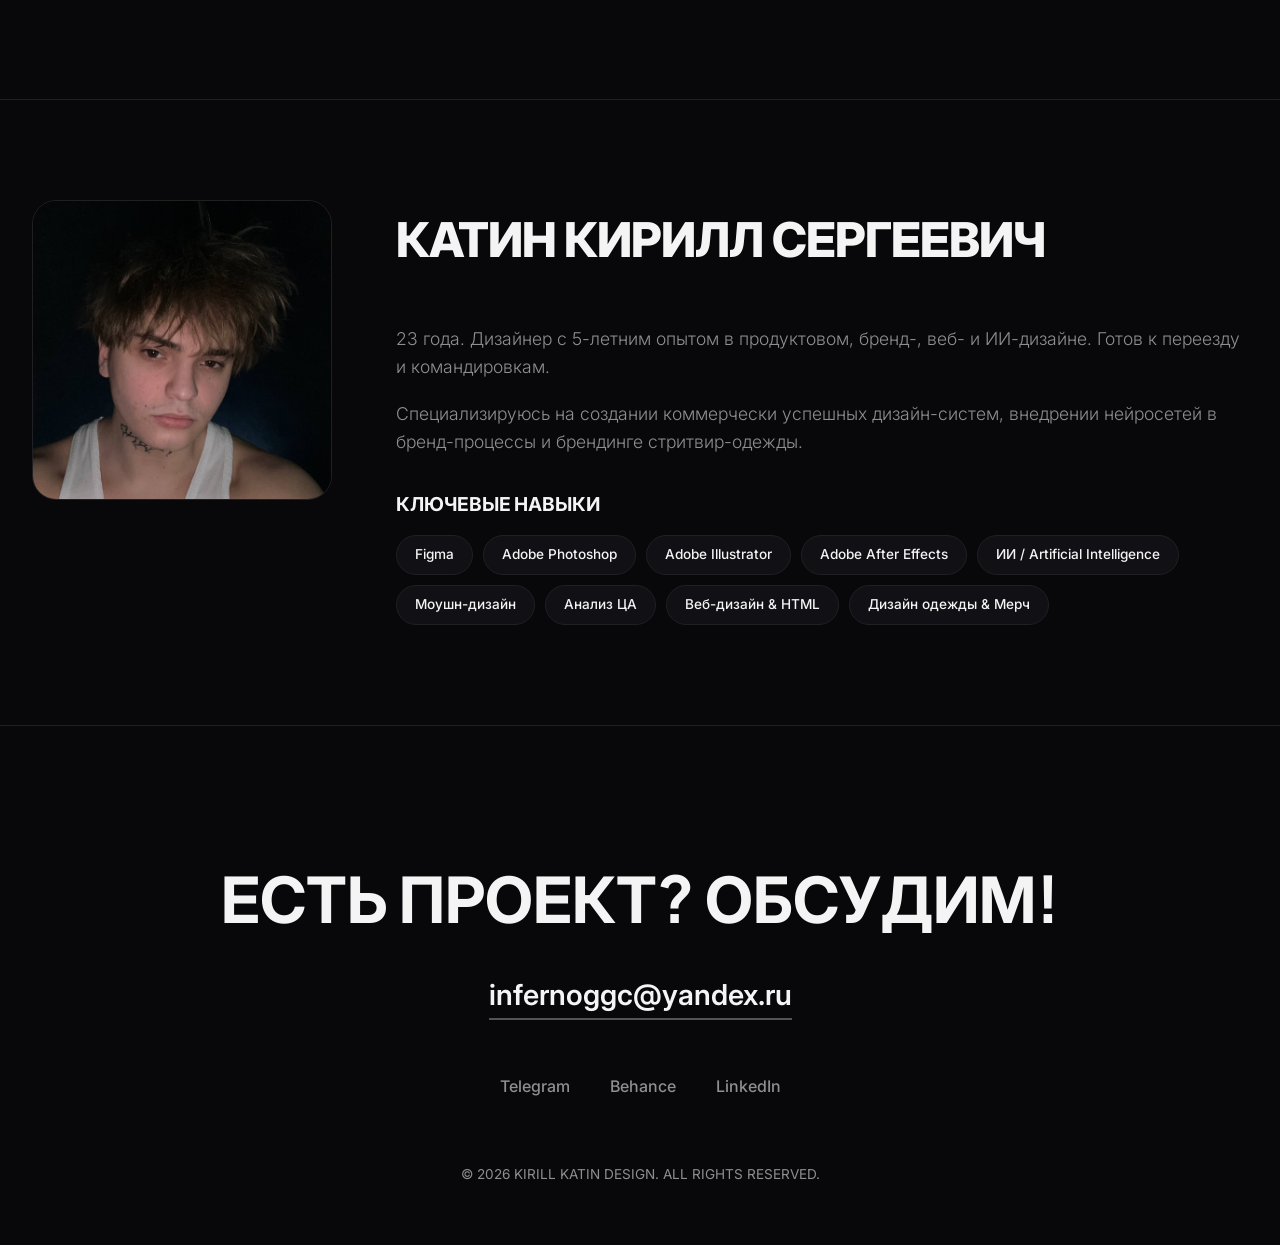
==== commit 6604237a: "Add files via upload" ====
--- a/index.html
+++ b/index.html
@@ -806,7 +806,7 @@
           
           <!-- ПУНКТ 1: ROSTIC'S / KFC COLLAB -->
           <a href="https://nikifilini.com/product-category/rostic-s/?utm_source=telegram&utm_medium=channel&utm_content=11_09_25&utm_campaign=post" target="_blank" rel="noopener" class="sub-card full-width">
-            <div class="sub-card-img" style="background-image: url('https://i.ibb.co/Wp63J3KT/dlya-sajta-jpg-1.webp');"></div>
+            <div class="sub-card-img" style="background-image: url('images/nikifilini-rostics.jpg');"></div>
             <div class="sub-card-content">
               <div class="sub-card-title">
                 <span data-i18n="nik_collab_title">Коллаборация NIKIFILINI x ROSTIC'S (KFC)</span>
@@ -819,7 +819,7 @@
 
           <!-- ПУНКТ 2: РЕКОРДЫ В СОЦСЕТЯХ -->
           <a href="https://t.me/nikifilini/7595" target="_blank" rel="noopener" class="sub-card">
-            <div class="sub-card-img" style="background-image: url('https://i.ibb.co/TDkVwGKf/2026-08-12-194745.png');"></div>
+            <div class="sub-card-img" style="background-image: url('images/nikifilini-ai-records.png');"></div>
             <div class="sub-card-content">
               <div class="sub-card-title">
                 <span data-i18n="nik_records_title">Рекорды активности на ИИ-фотосессиях</span>
@@ -832,7 +832,7 @@
 
           <!-- ПУНКТ 3: ВЕБ-БАННЕРЫ -->
           <a href="https://t.me/nikifilini" target="_blank" rel="noopener" class="sub-card">
-            <div class="sub-card-img" style="background-image: url('https://i.ibb.co/p68FwyTT/4.jpg');"></div>
+            <div class="sub-card-img" style="background-image: url('images/nikifilini-banners.jpg');"></div>
             <div class="sub-card-content">
               <div class="sub-card-title">
                 <span data-i18n="nik_banners_title">Дизайн баннеров для сайта и соцсетей</span>
@@ -851,7 +851,7 @@
               
               <div class="brand-links-flex">
                 <a href="https://www.wildberries.ru/brands/others" target="_blank" rel="noopener" class="brand-link-box">
-                  <div class="brand-thumb" style="background-image: url('https://i.ibb.co/XfMrLw73/hf-20260812-130906-5f00ec97-19df-417a-985c-de7df9392551gdsf.jpg');"></div>
+                  <div class="brand-thumb" style="background-image: url('images/brand-others.jpg');"></div>
                   <div>
                     <div style="font-weight: 700;">OTHERS</div>
                     <div style="font-size: 0.8rem; color: var(--muted);" data-i18n="wb_brand">Бренд на Wildberries ↗</div>
@@ -859,7 +859,7 @@
                 </a>
 
                 <a href="https://www.wildberries.ru/brands/310905528-sombra" target="_blank" rel="noopener" class="brand-link-box">
-                  <div class="brand-thumb" style="background-image: url('https://i.ibb.co/846ZBcvy/2-123.jpg');"></div>
+                  <div class="brand-thumb" style="background-image: url('images/brand-sombra.jpg');"></div>
                   <div>
                     <div style="font-weight: 700;">SOMBRA</div>
                     <div style="font-size: 0.8rem; color: var(--muted);" data-i18n="wb_brand">Бренд на Wildberries ↗</div>
@@ -900,9 +900,9 @@
         </div>
 
         <div class="case-gallery">
-          <div class="gallery-img full-width" style="background-image: url('https://i.ibb.co/M5W3dLFK/2026-08-12-210158.png');"></div>
-          <div class="gallery-img" style="background-image: url('https://i.ibb.co/G4fB64h7/IMG-6993-3.jpg');"></div>
-          <div class="gallery-img" style="background-image: url('https://i.ibb.co/nH1YyKX/IMG-6993.jpg');"></div>
+          <div class="gallery-img full-width" style="background-image: url('images/inferno-gallery-1.png');"></div>
+          <div class="gallery-img" style="background-image: url('images/inferno-gallery-2.jpg');"></div>
+          <div class="gallery-img" style="background-image: url('images/inferno-gallery-3.jpg');"></div>
         </div>
       </section>
 
@@ -934,9 +934,9 @@
         </div>
 
         <div class="case-gallery">
-          <div class="gallery-img full-width" style="background-image: url('https://i.ibb.co/7JDRvSxF/Frame-2087326482asd.png');"></div>
-          <div class="gallery-img" style="background-image: url('https://i.ibb.co/TxvhhVBP/Instagram-post-16fsad.png');"></div>
-          <div class="gallery-img" style="background-image: url('https://i.ibb.co/M5GdWWw5/Instagram-post-28asd.png');"></div>
+          <div class="gallery-img full-width" style="background-image: url('images/otserdca-gallery-1.png');"></div>
+          <div class="gallery-img" style="background-image: url('images/otserdca-gallery-2.png');"></div>
+          <div class="gallery-img" style="background-image: url('images/otserdca-gallery-3.png');"></div>
         </div>
       </section>
 
@@ -973,9 +973,9 @@
         </div>
 
         <div class="case-gallery">
-          <div class="gallery-img full-width" style="background-image: url('https://i.ibb.co/4zFCmVS/AI-Image-Photoroompnfsad.jpg');"></div>
-          <div class="gallery-img" style="background-image: url('https://i.ibb.co/4R009HHX/AI-Image-Photoroompnsda.jpg');"></div>
-          <div class="gallery-img" style="background-image: url('https://i.ibb.co/v6qhcdhn/AI-Image-Photoroompns1212s.jpg');"></div>
+          <div class="gallery-img full-width" style="background-image: url('images/charlies-gallery-1.jpg');"></div>
+          <div class="gallery-img" style="background-image: url('images/charlies-gallery-2.jpg');"></div>
+          <div class="gallery-img" style="background-image: url('images/charlies-gallery-3.jpg');"></div>
         </div>
       </section>
 
@@ -1077,7 +1077,7 @@
       <div class="about-grid">
         
         <div class="avatar-wrapper">
-          <img src="https://i.ibb.co/gbnTKJrn/photo-2026-08-12-19-15-56.jpg" alt="Катин Кирилл" class="avatar-img">
+          <img src="images/avatar.jpg" alt="Катин Кирилл" class="avatar-img">
         </div>
 
         <div class="about-text">
@@ -1128,7 +1128,7 @@
       {
         id: 'nikifilini',
         targetId: 'case-nikifilini',
-        bgImage: 'https://i.ibb.co/MDQycCHP/1-12.jpg',
+        bgImage: 'images/nikifilini-cover.jpg',
         title: 'NIKIFILINI',
         tags: ['ROSTIC\'S Collab', 'E-Commerce', 'AI Design', 'OTHERS & SOMBRA'],
         ru: {
@@ -1141,7 +1141,7 @@
       {
         id: 'inferno',
         targetId: 'case-inferno',
-        bgImage: 'https://i.ibb.co/ccjq1QxP/1adsads.jpg',
+        bgImage: 'images/inferno-cover.jpg',
         title: 'INFERNO',
         tags: ['Visual Identity', '3D Graphics', 'Apparel'],
         ru: {
@@ -1154,7 +1154,7 @@
       {
         id: 'otserdca',
         targetId: 'case-otserdca',
-        bgImage: 'https://i.ibb.co/F4PC39jx/Slide-16-9-27asd.png',
+        bgImage: 'images/otserdca-cover.jpg',
         title: 'OTSERDCA',
         tags: ['Product Branding', 'Packaging', 'Merch'],
         ru: {
@@ -1167,7 +1167,7 @@
       {
         id: 'charlies',
         targetId: 'case-charlies',
-        bgImage: 'https://i.ibb.co/ccmRnQcd/Frze7hd-Ltp-Ft9-Di-Vx-HCj6k-DKgn-RDBr-XDAau-Pm-MTq-WZJ0-CBSj-Iq-ZTtnta-Do-ERYRB2-SQ1qo5-P0-Wpu-N1-GXc-Hjc.jpg',
+        bgImage: 'images/charlies-cover.jpg',
         title: 'CHARLIES BARBERSHOP & TATTOO',
         tags: ['Lead Design', 'Spatial', 'Marketing', 'Apparel'],
         ru: {
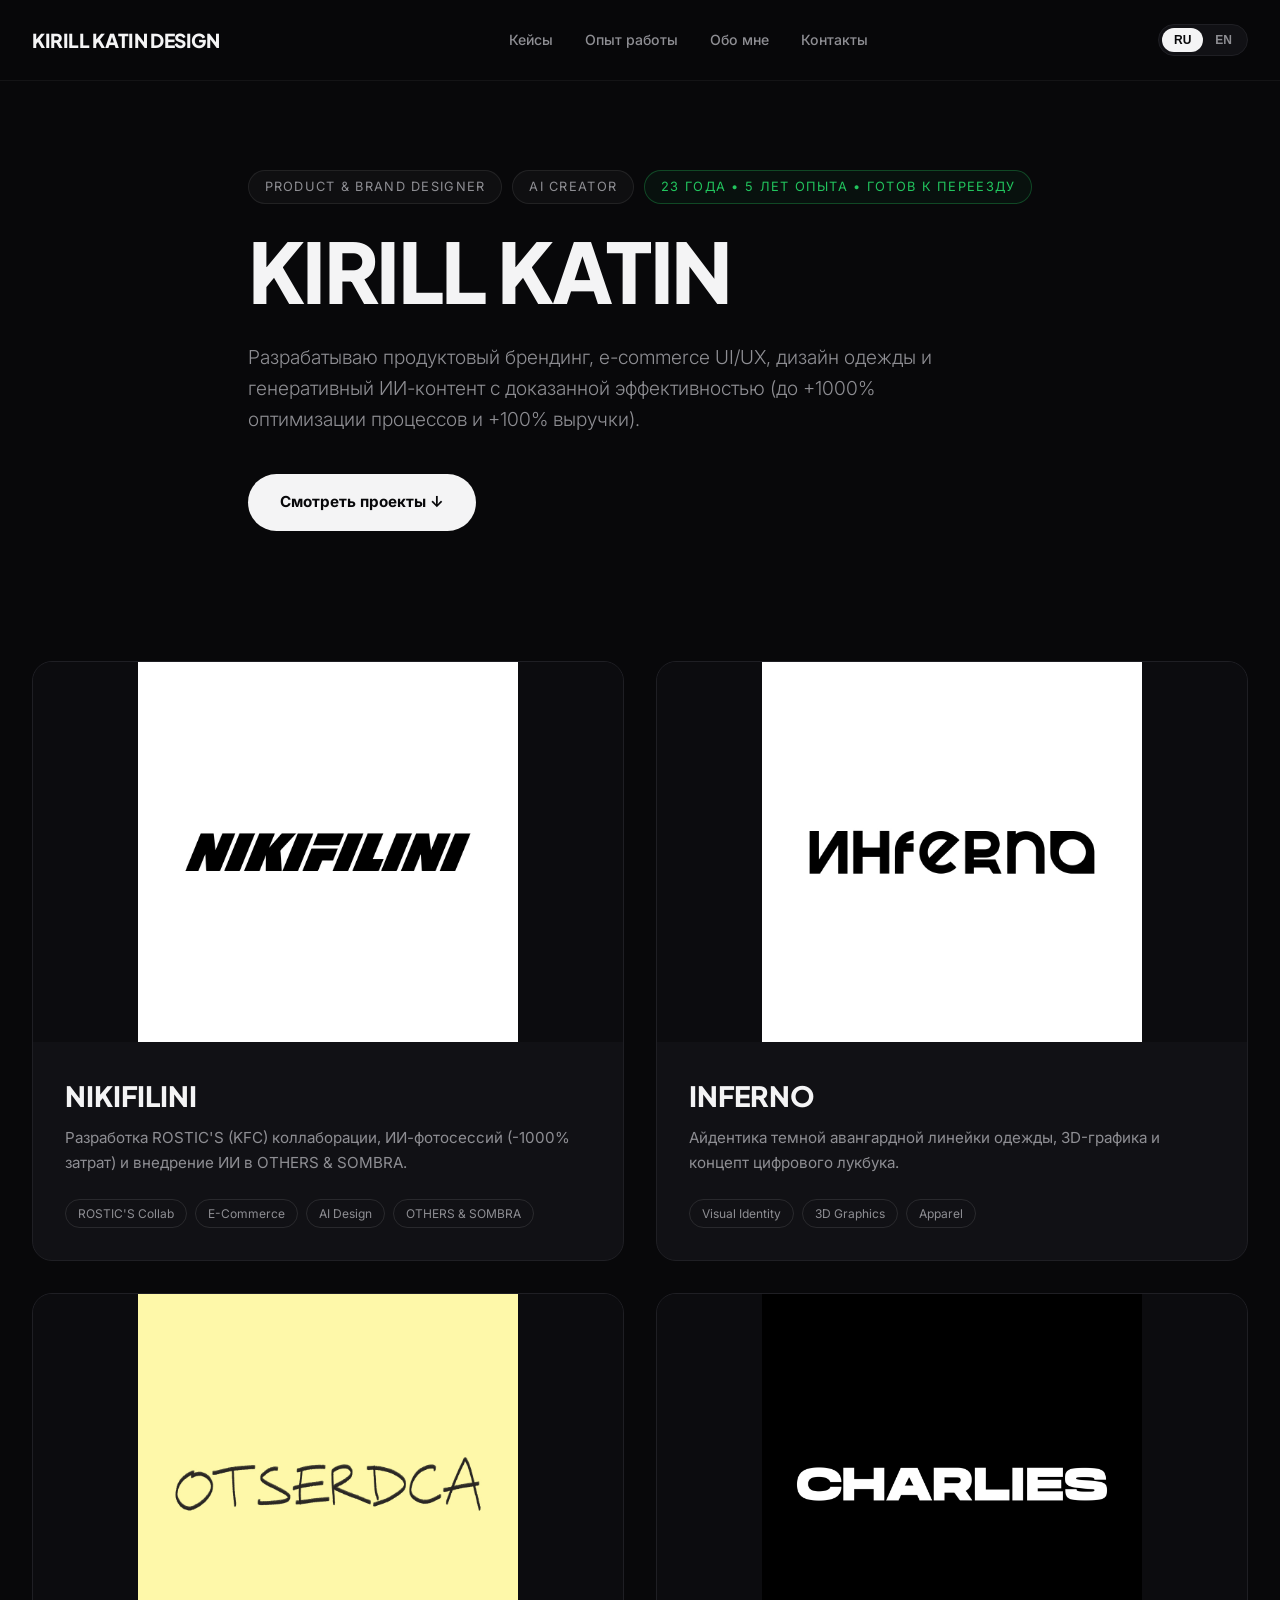
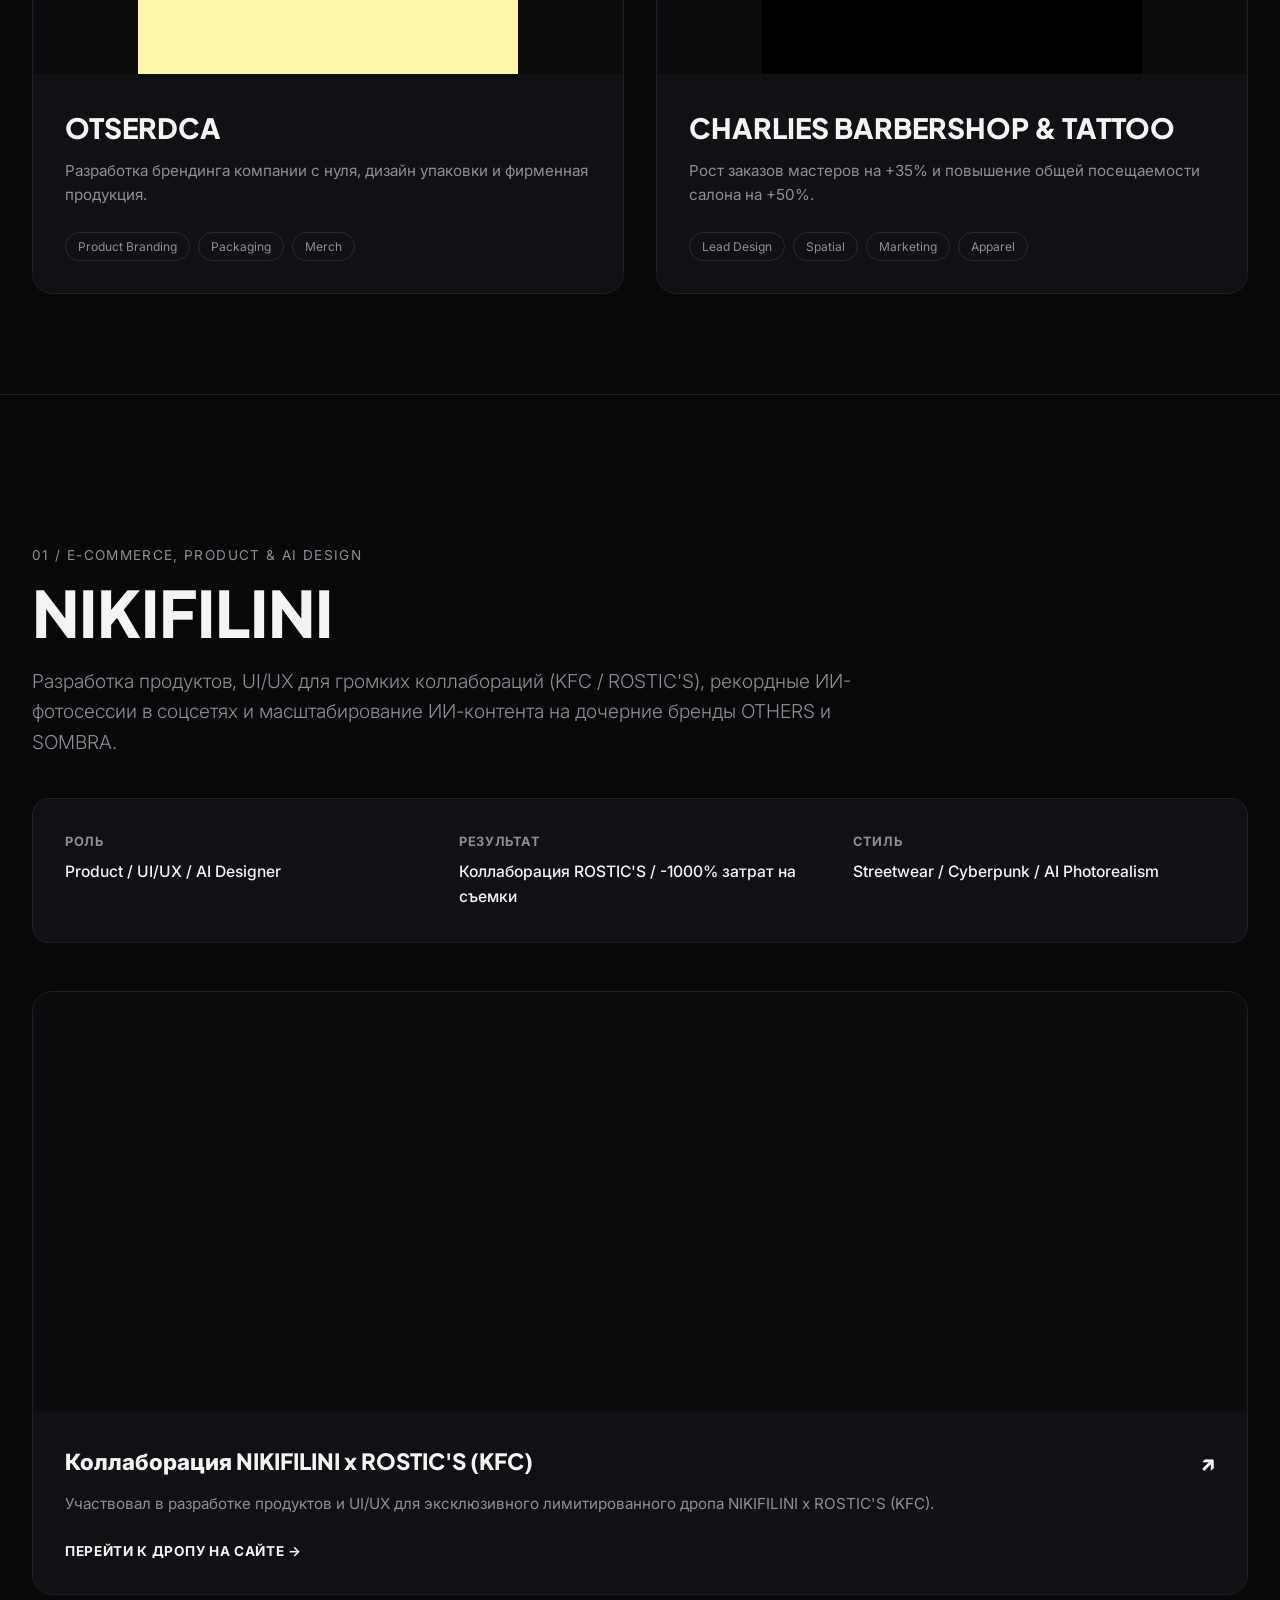
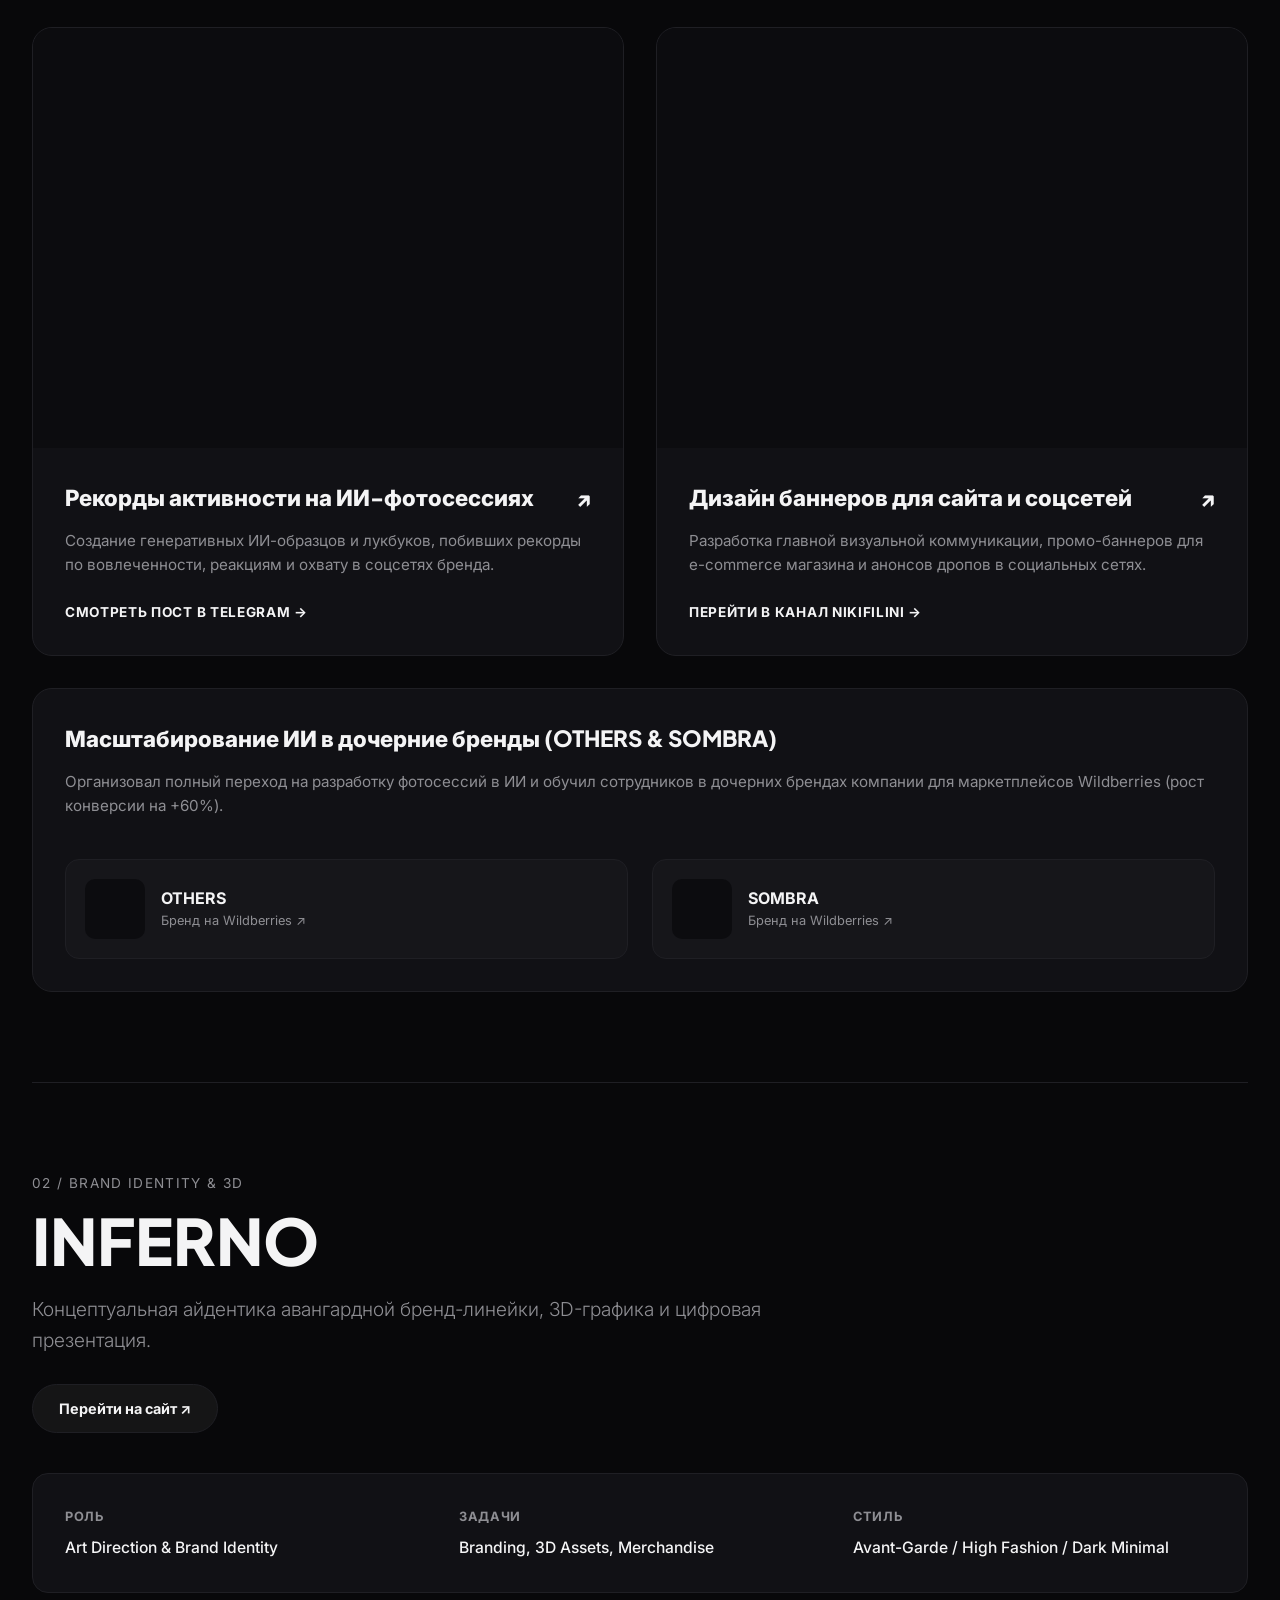
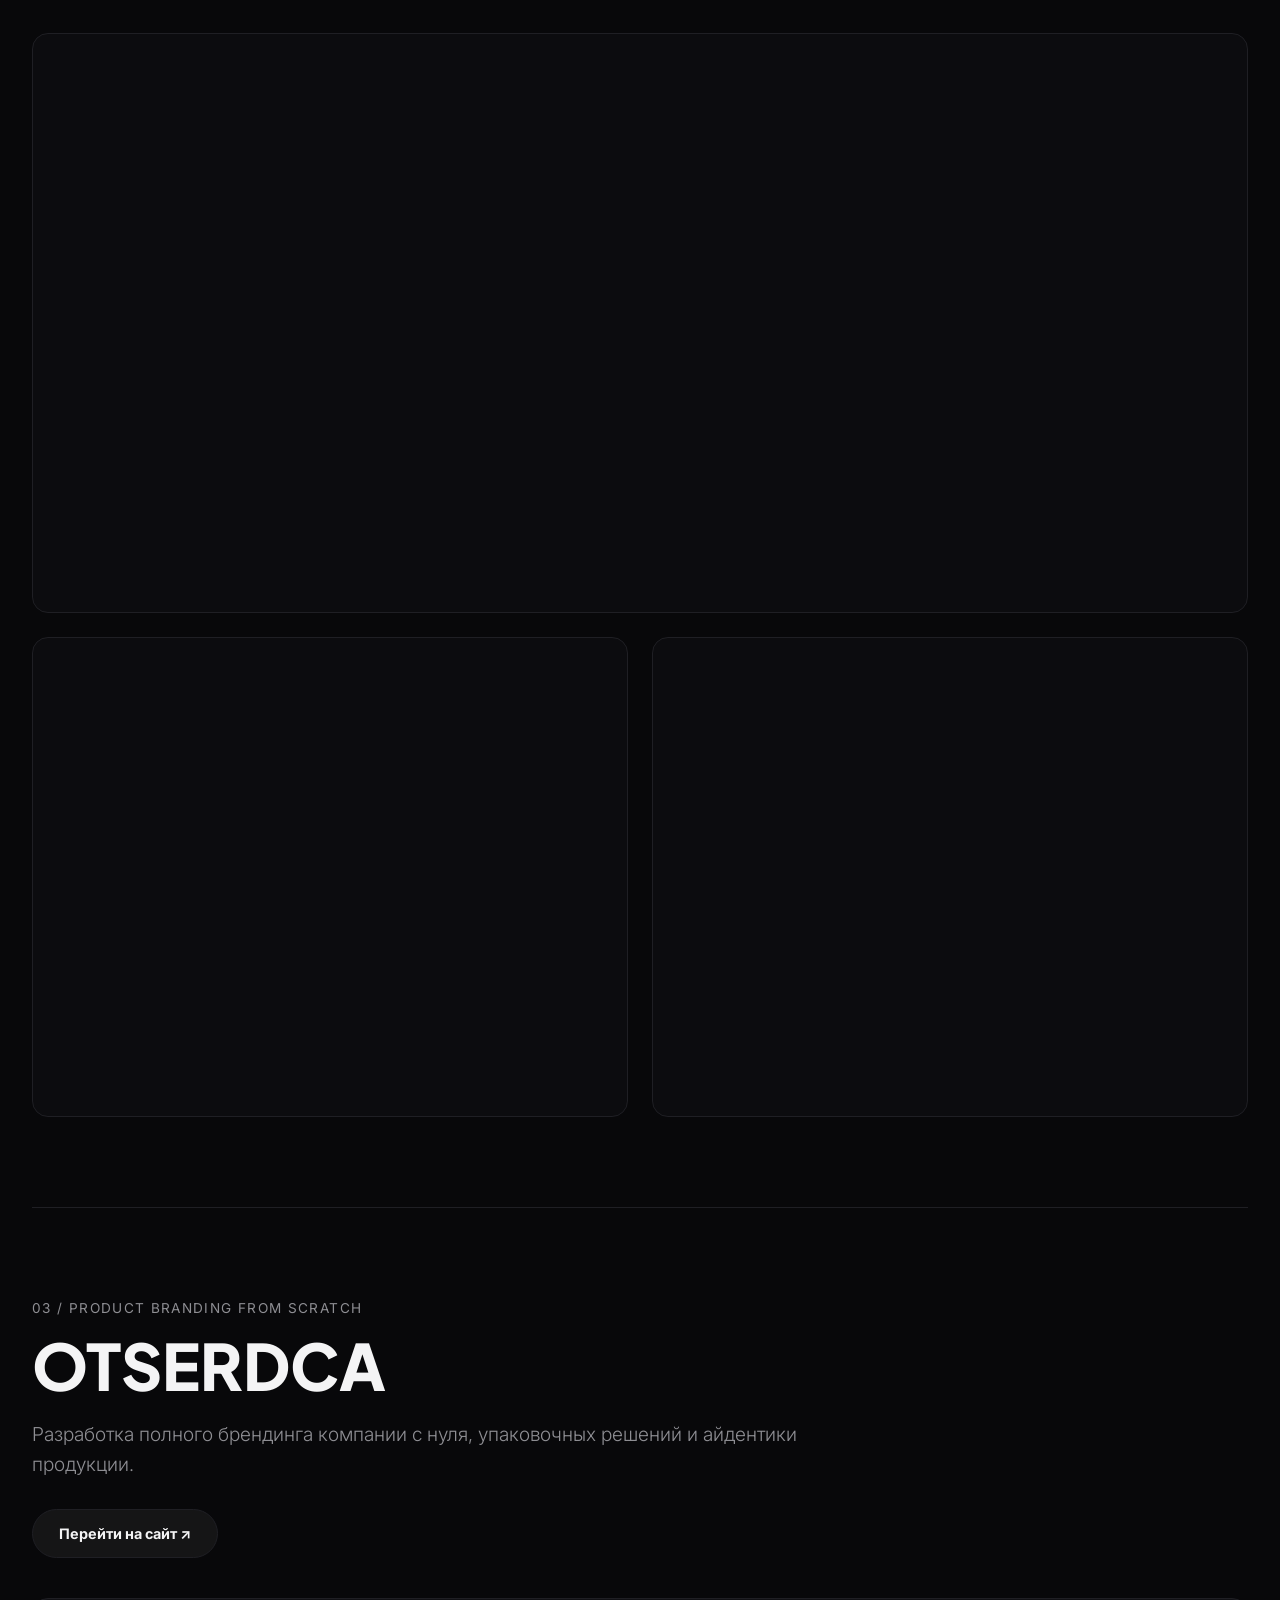
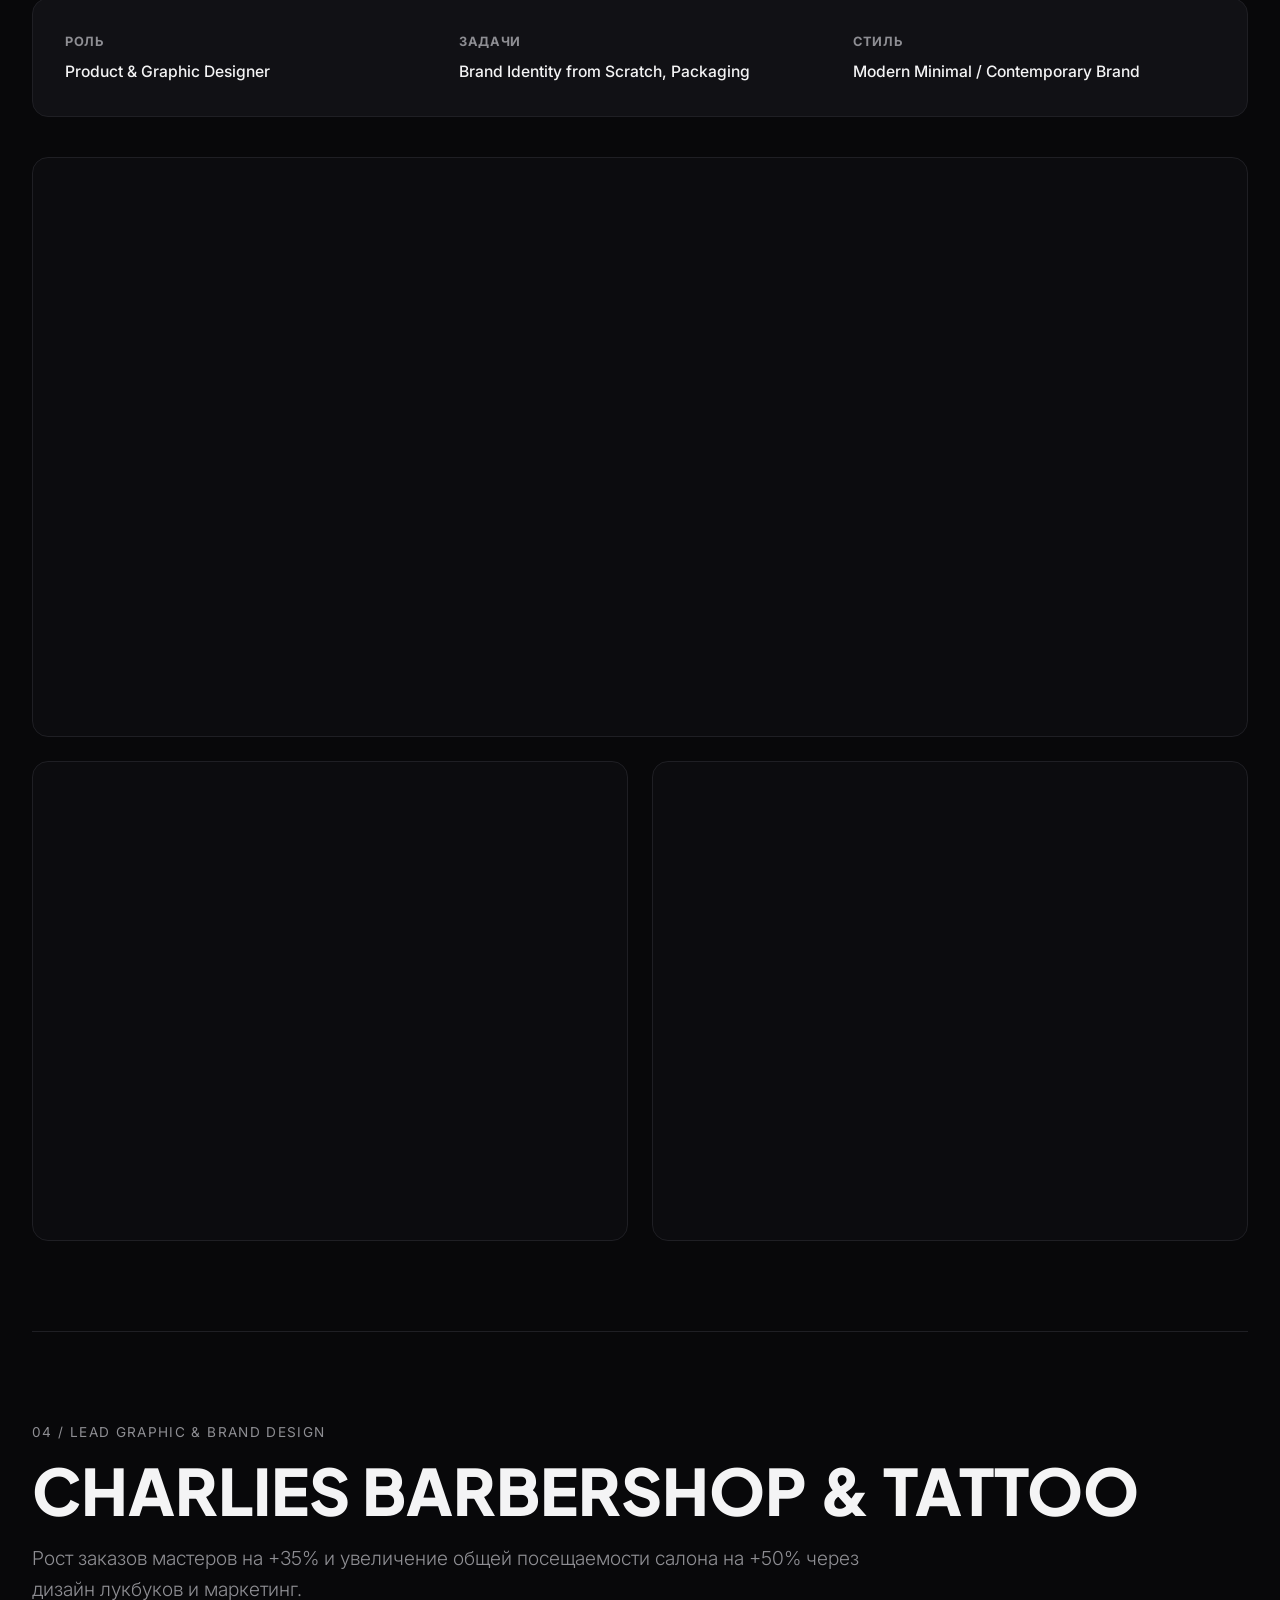
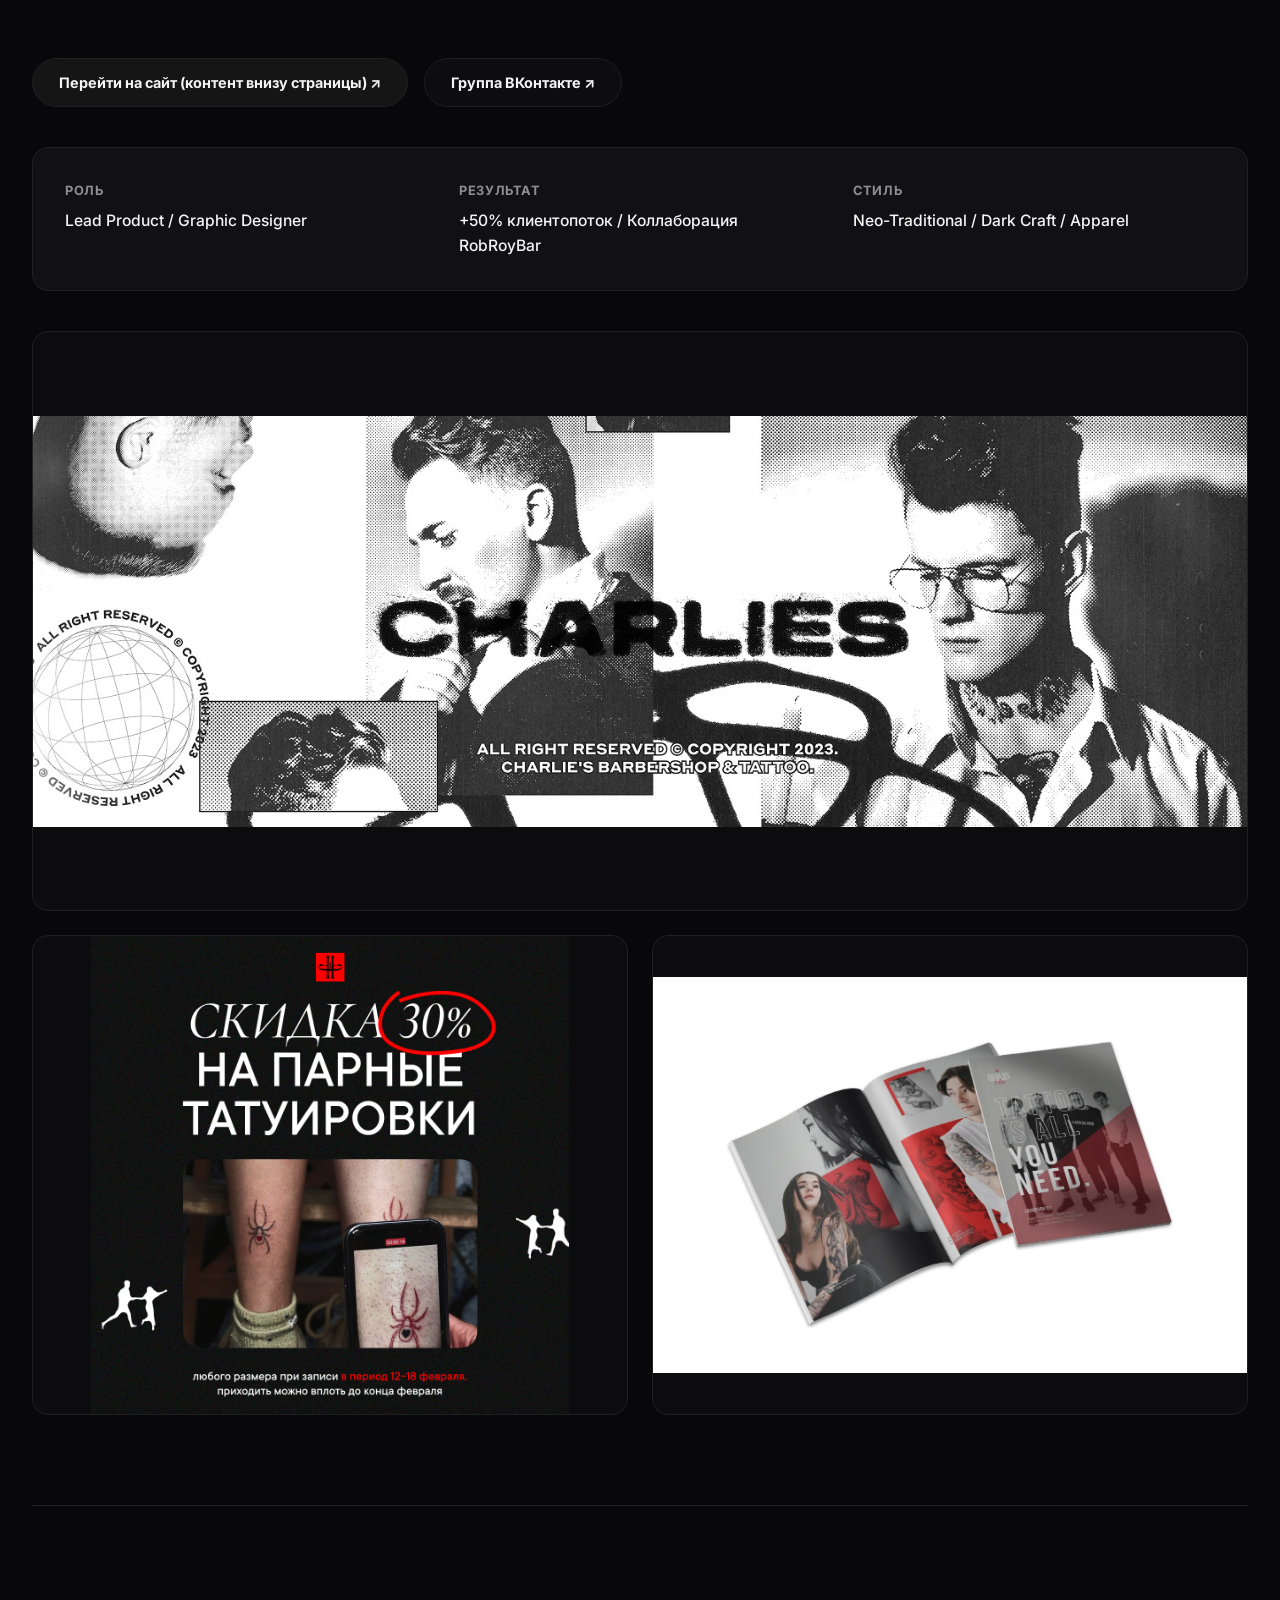
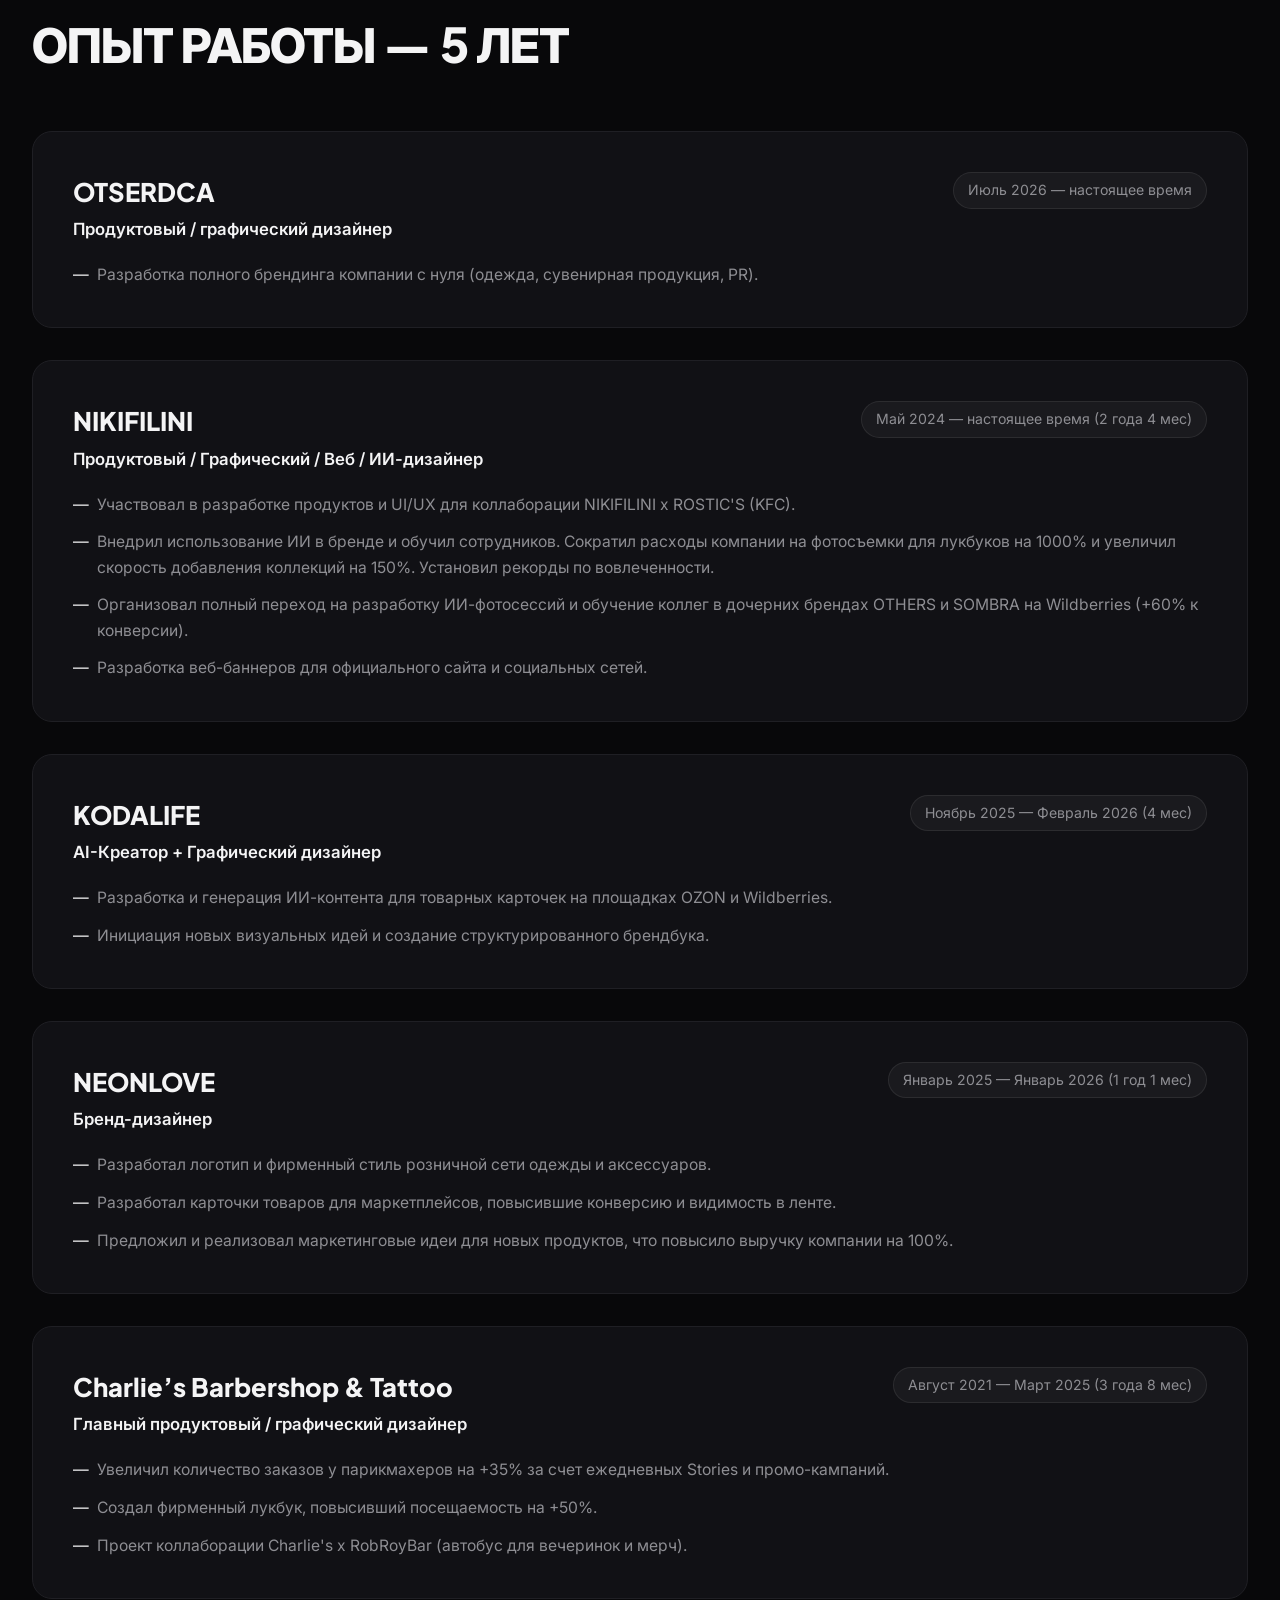
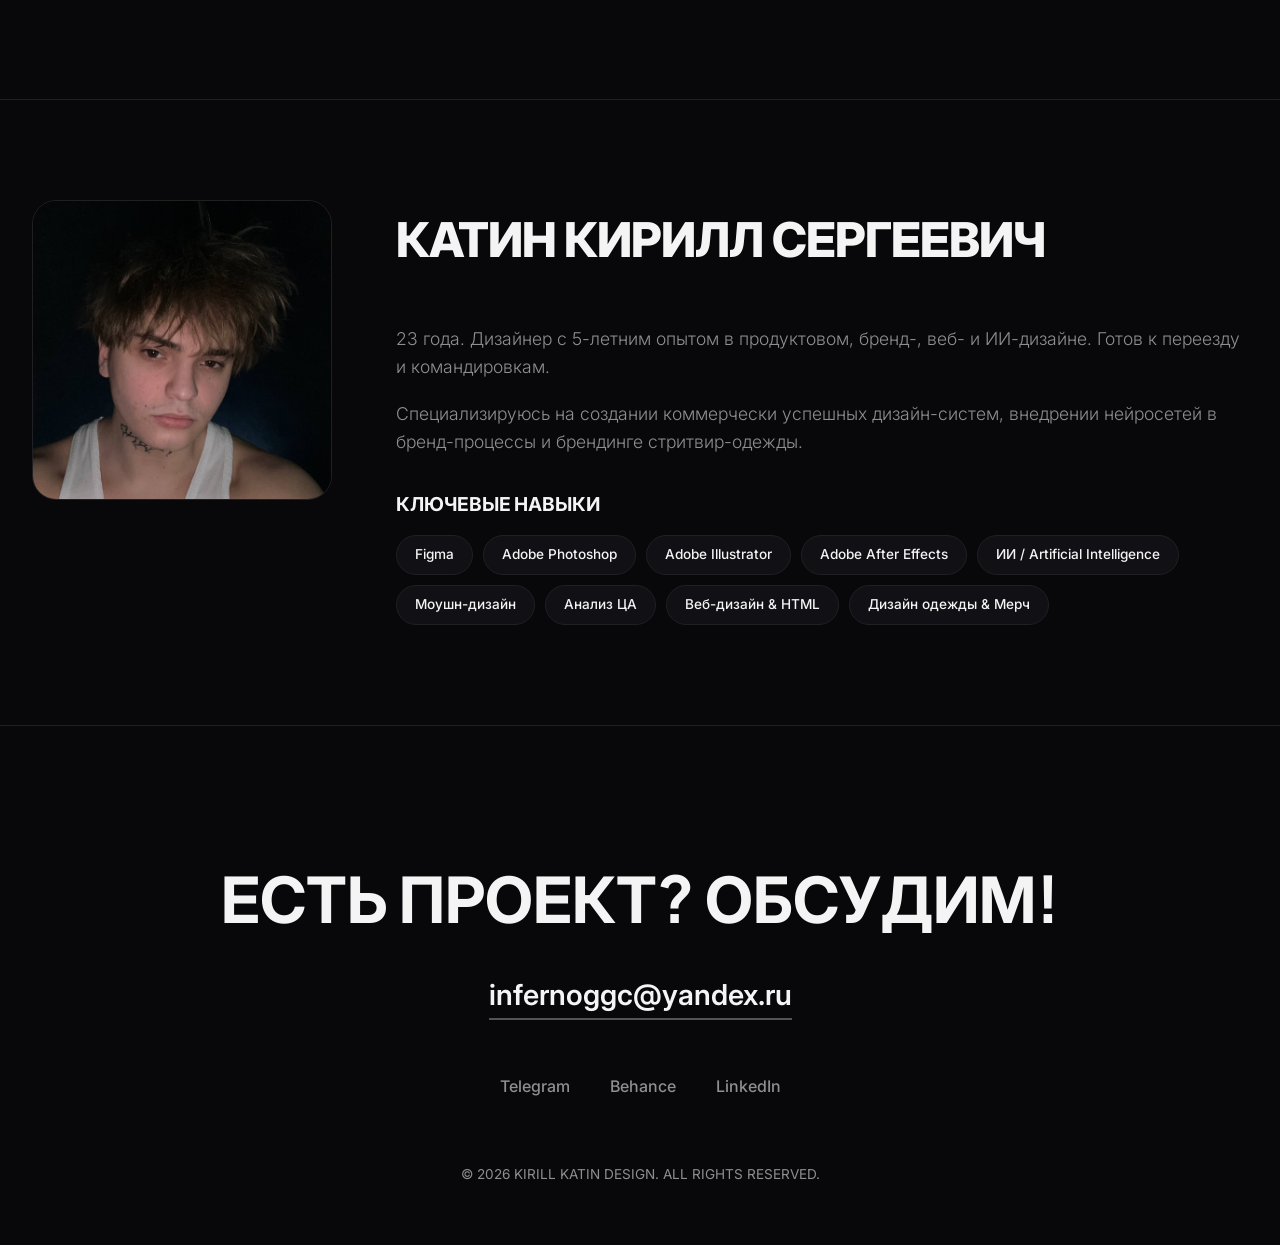
==== commit f3eaf71a: "Update index.html" ====
--- a/index.html
+++ b/index.html
@@ -819,7 +819,7 @@
 
           <!-- ПУНКТ 2: РЕКОРДЫ В СОЦСЕТЯХ -->
           <a href="https://t.me/nikifilini/7595" target="_blank" rel="noopener" class="sub-card">
-            <div class="sub-card-img" style="background-image: url('images/nikifilini-ai-records.png');"></div>
+            <div class="sub-card-img" style="background-image: url('images/nikifilini-ai-records.jpg');"></div>
             <div class="sub-card-content">
               <div class="sub-card-title">
                 <span data-i18n="nik_records_title">Рекорды активности на ИИ-фотосессиях</span>
@@ -900,7 +900,7 @@
         </div>
 
         <div class="case-gallery">
-          <div class="gallery-img full-width" style="background-image: url('images/inferno-gallery-1.png');"></div>
+          <div class="gallery-img full-width" style="background-image: url('images/inferno-gallery-1.jpg');"></div>
           <div class="gallery-img" style="background-image: url('images/inferno-gallery-2.jpg');"></div>
           <div class="gallery-img" style="background-image: url('images/inferno-gallery-3.jpg');"></div>
         </div>
@@ -934,9 +934,9 @@
         </div>
 
         <div class="case-gallery">
-          <div class="gallery-img full-width" style="background-image: url('images/otserdca-gallery-1.png');"></div>
-          <div class="gallery-img" style="background-image: url('images/otserdca-gallery-2.png');"></div>
-          <div class="gallery-img" style="background-image: url('images/otserdca-gallery-3.png');"></div>
+          <div class="gallery-img full-width" style="background-image: url('images/otserdca-gallery-1.jpg');"></div>
+          <div class="gallery-img" style="background-image: url('images/otserdca-gallery-2.jpg');"></div>
+          <div class="gallery-img" style="background-image: url('images/otserdca-gallery-3.jpg');"></div>
         </div>
       </section>
 
@@ -1354,4 +1354,4 @@
     renderCases();
   </script>
 </body>
-</html>+</html>
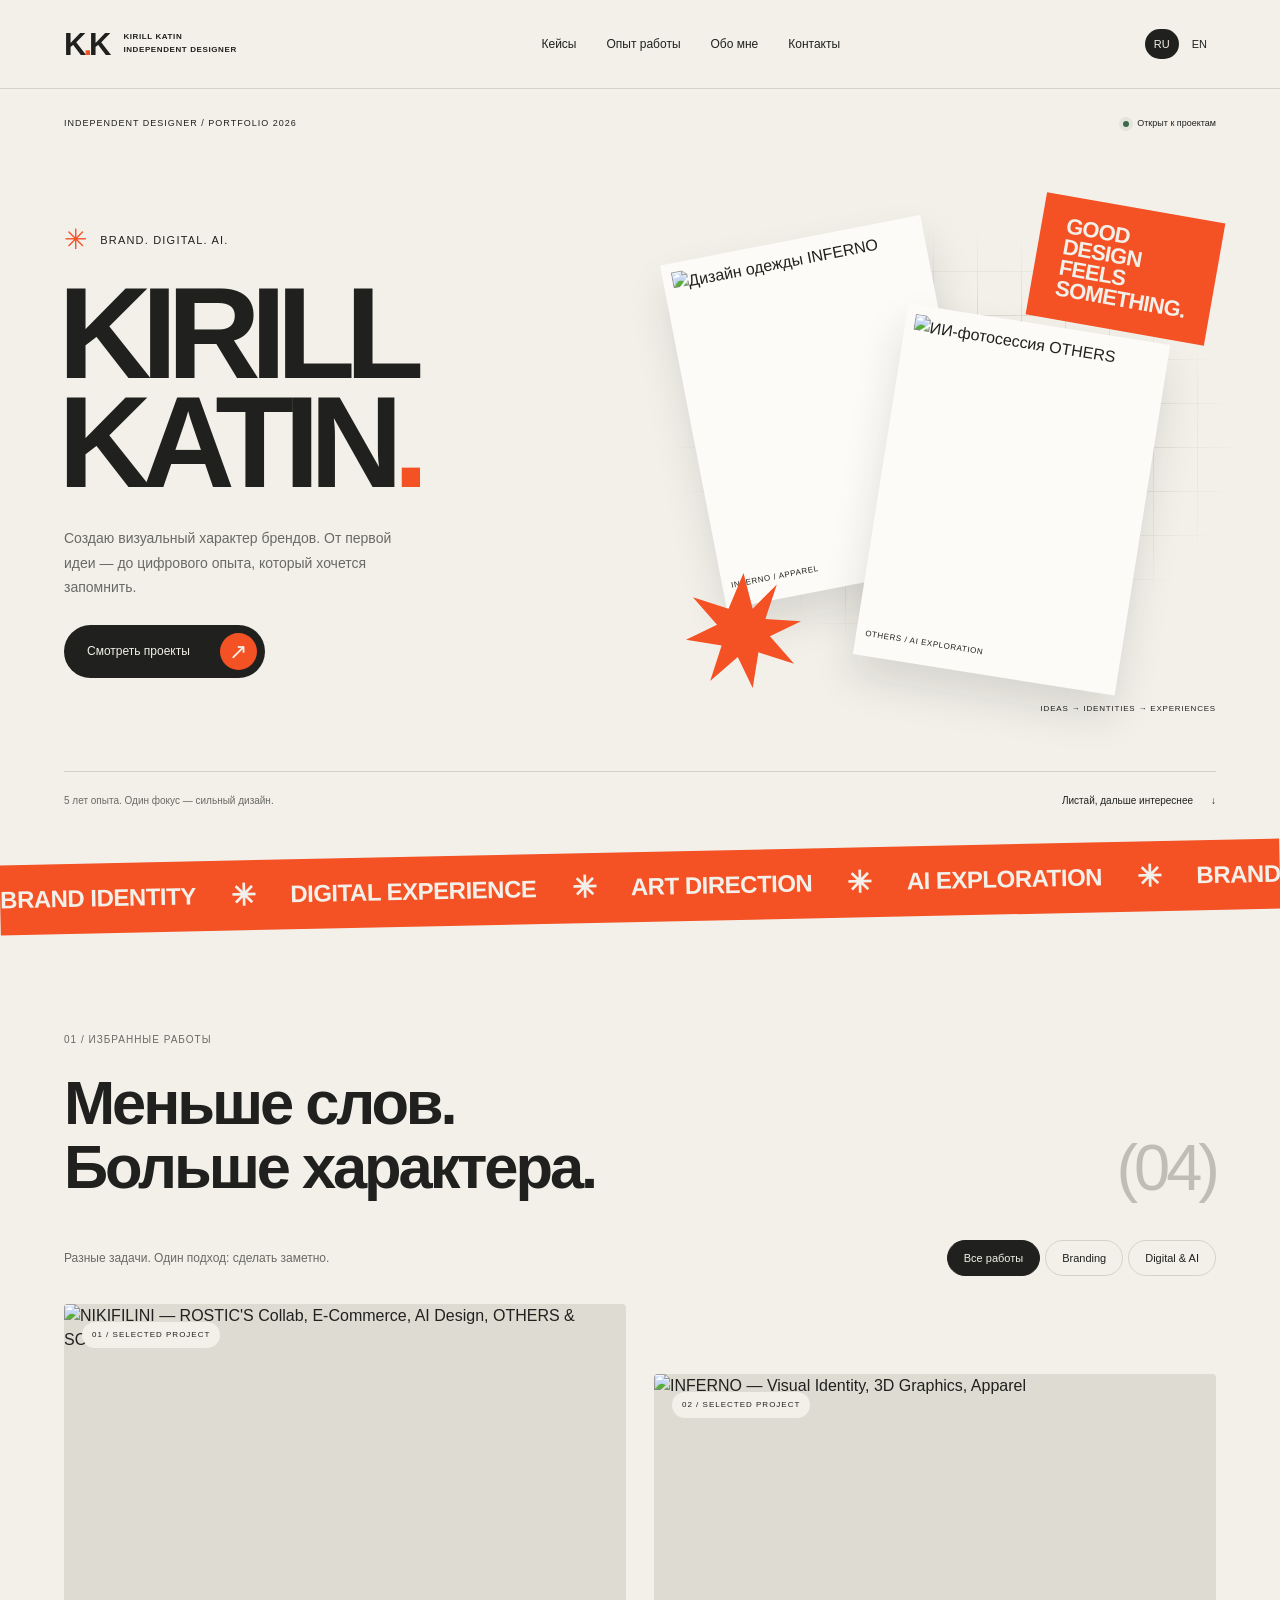
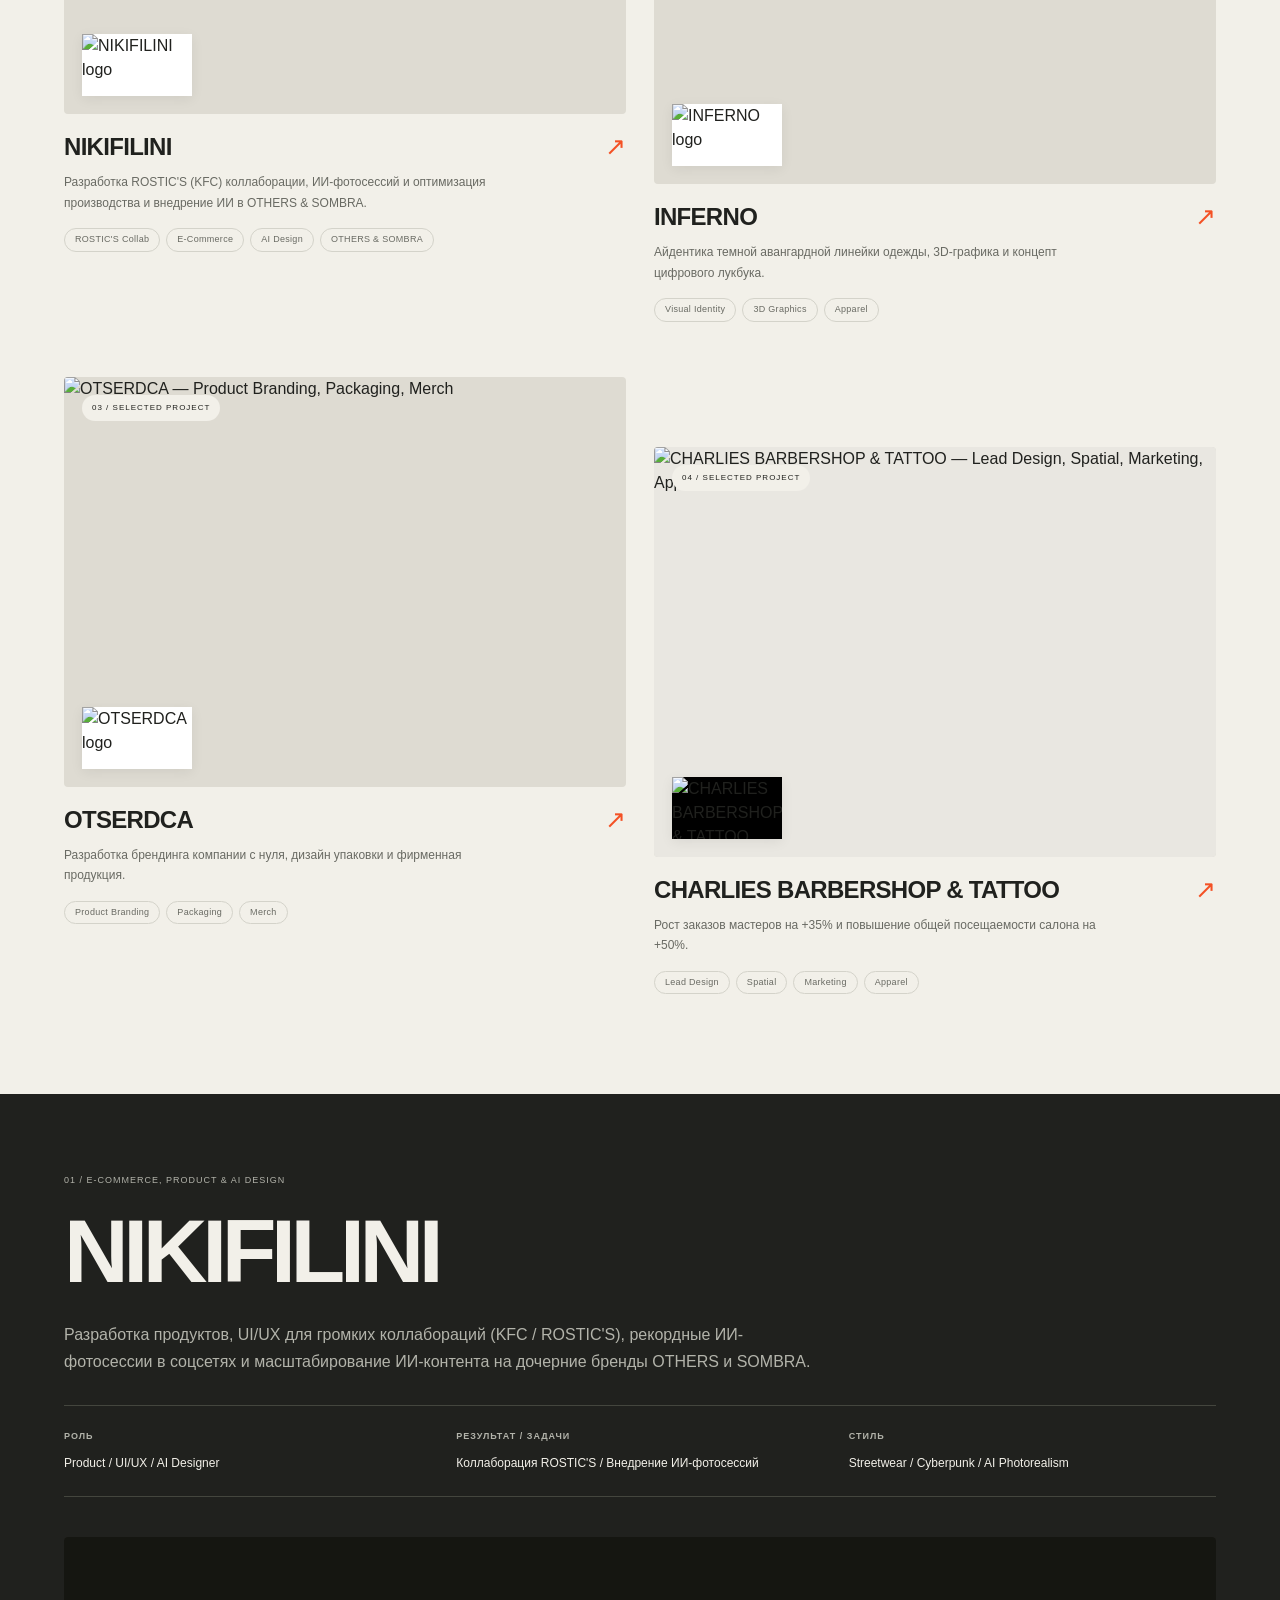
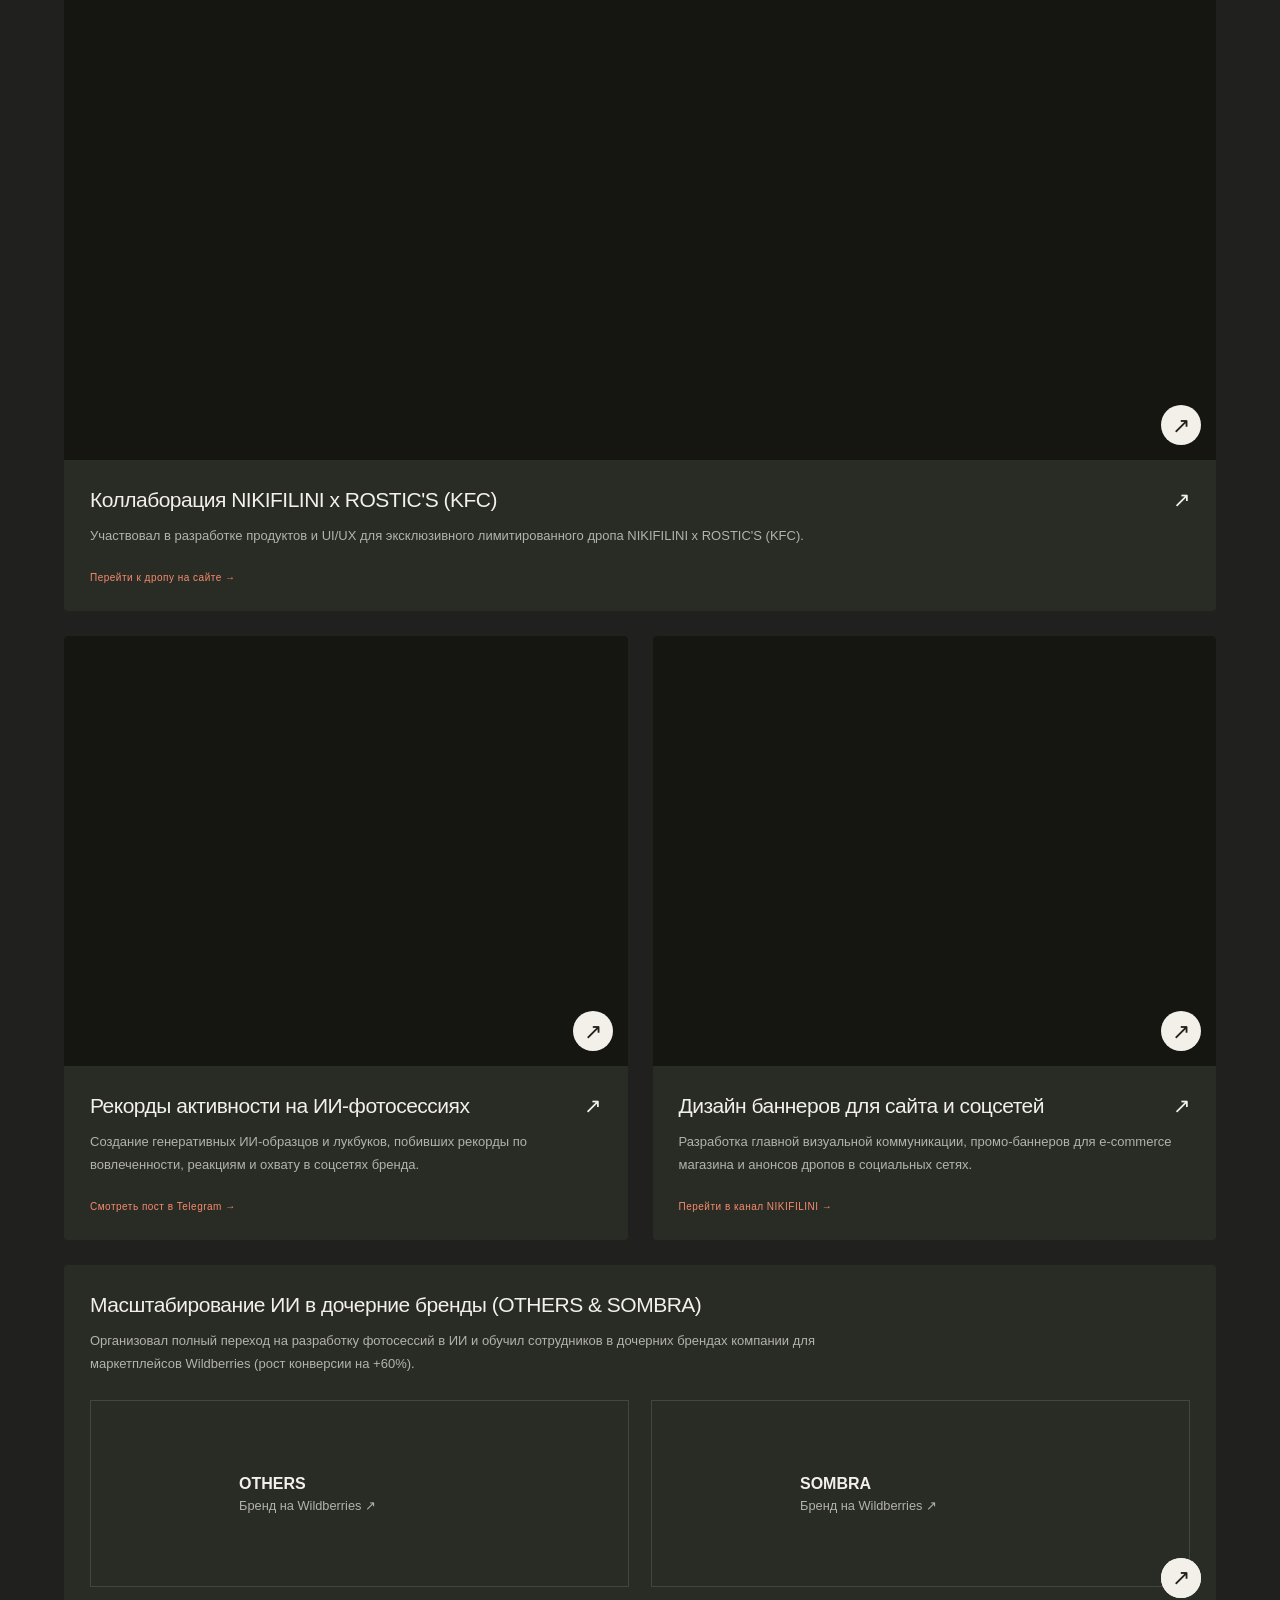
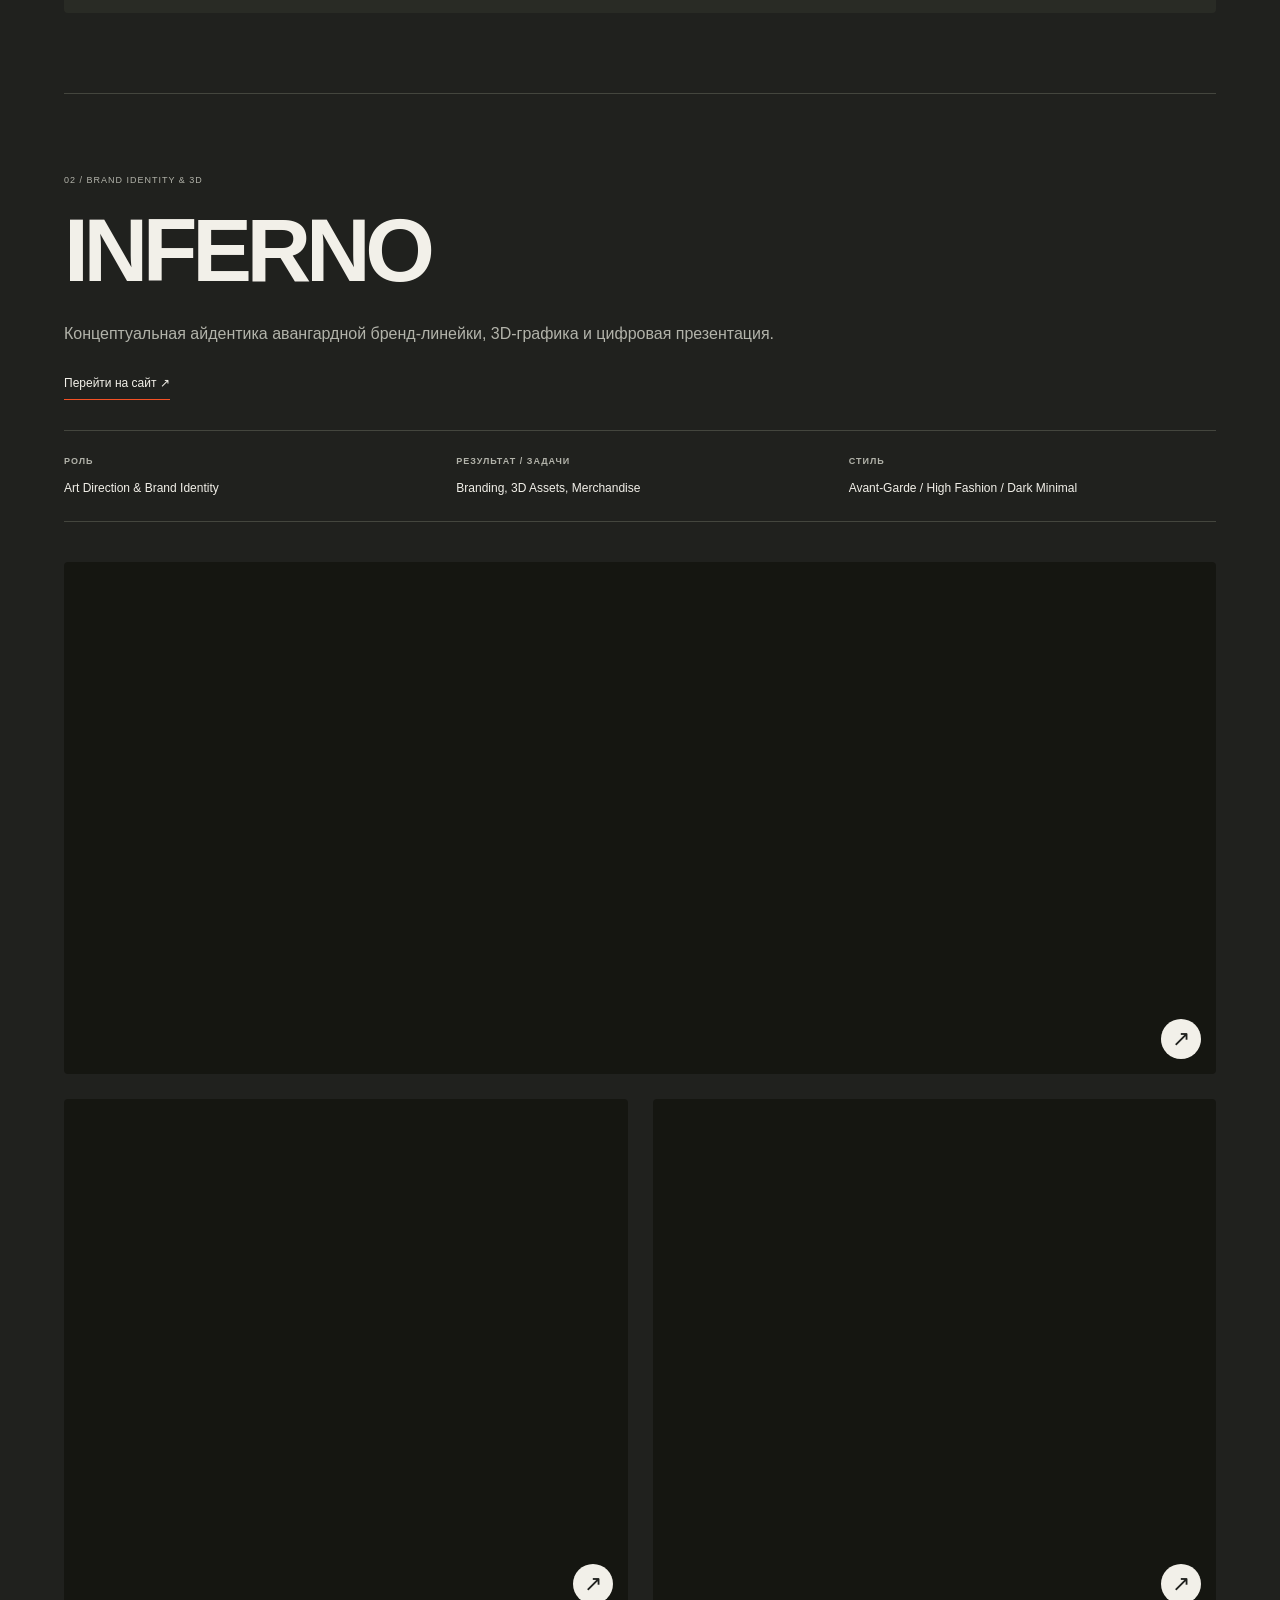
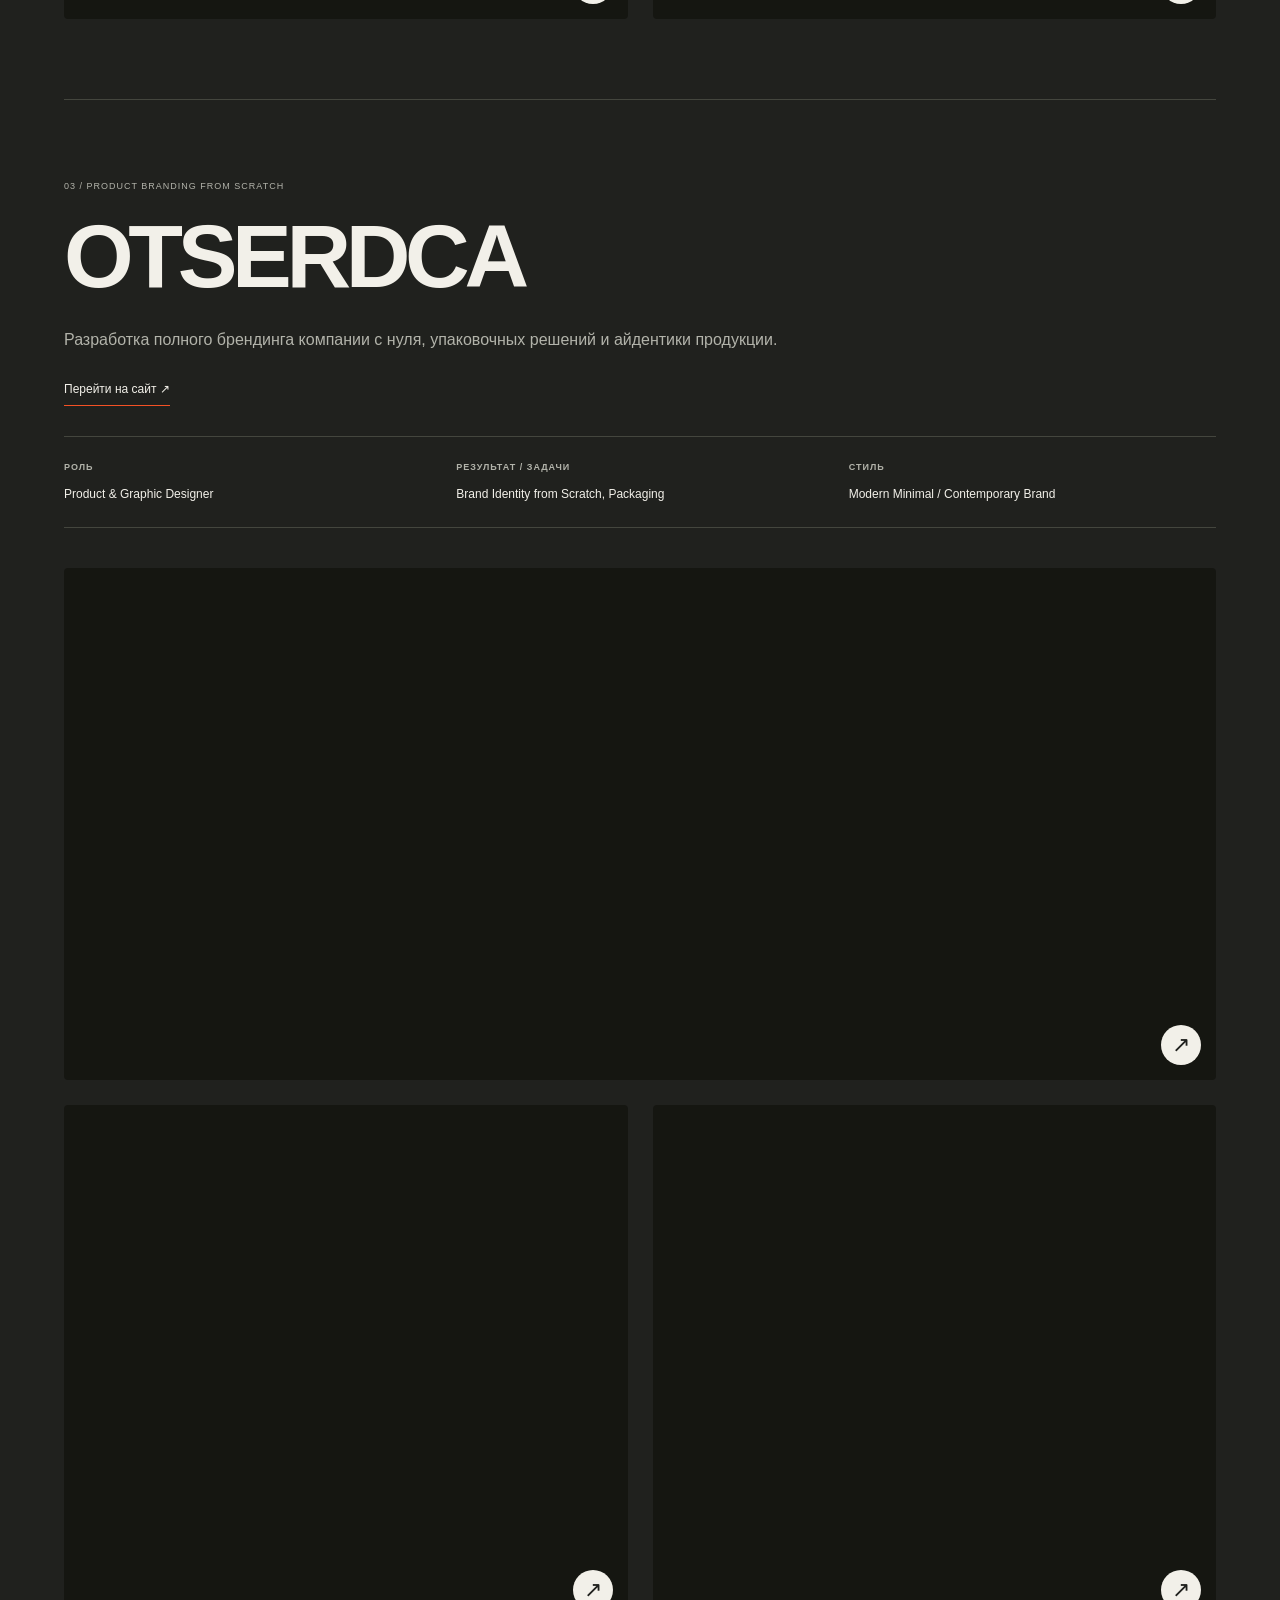
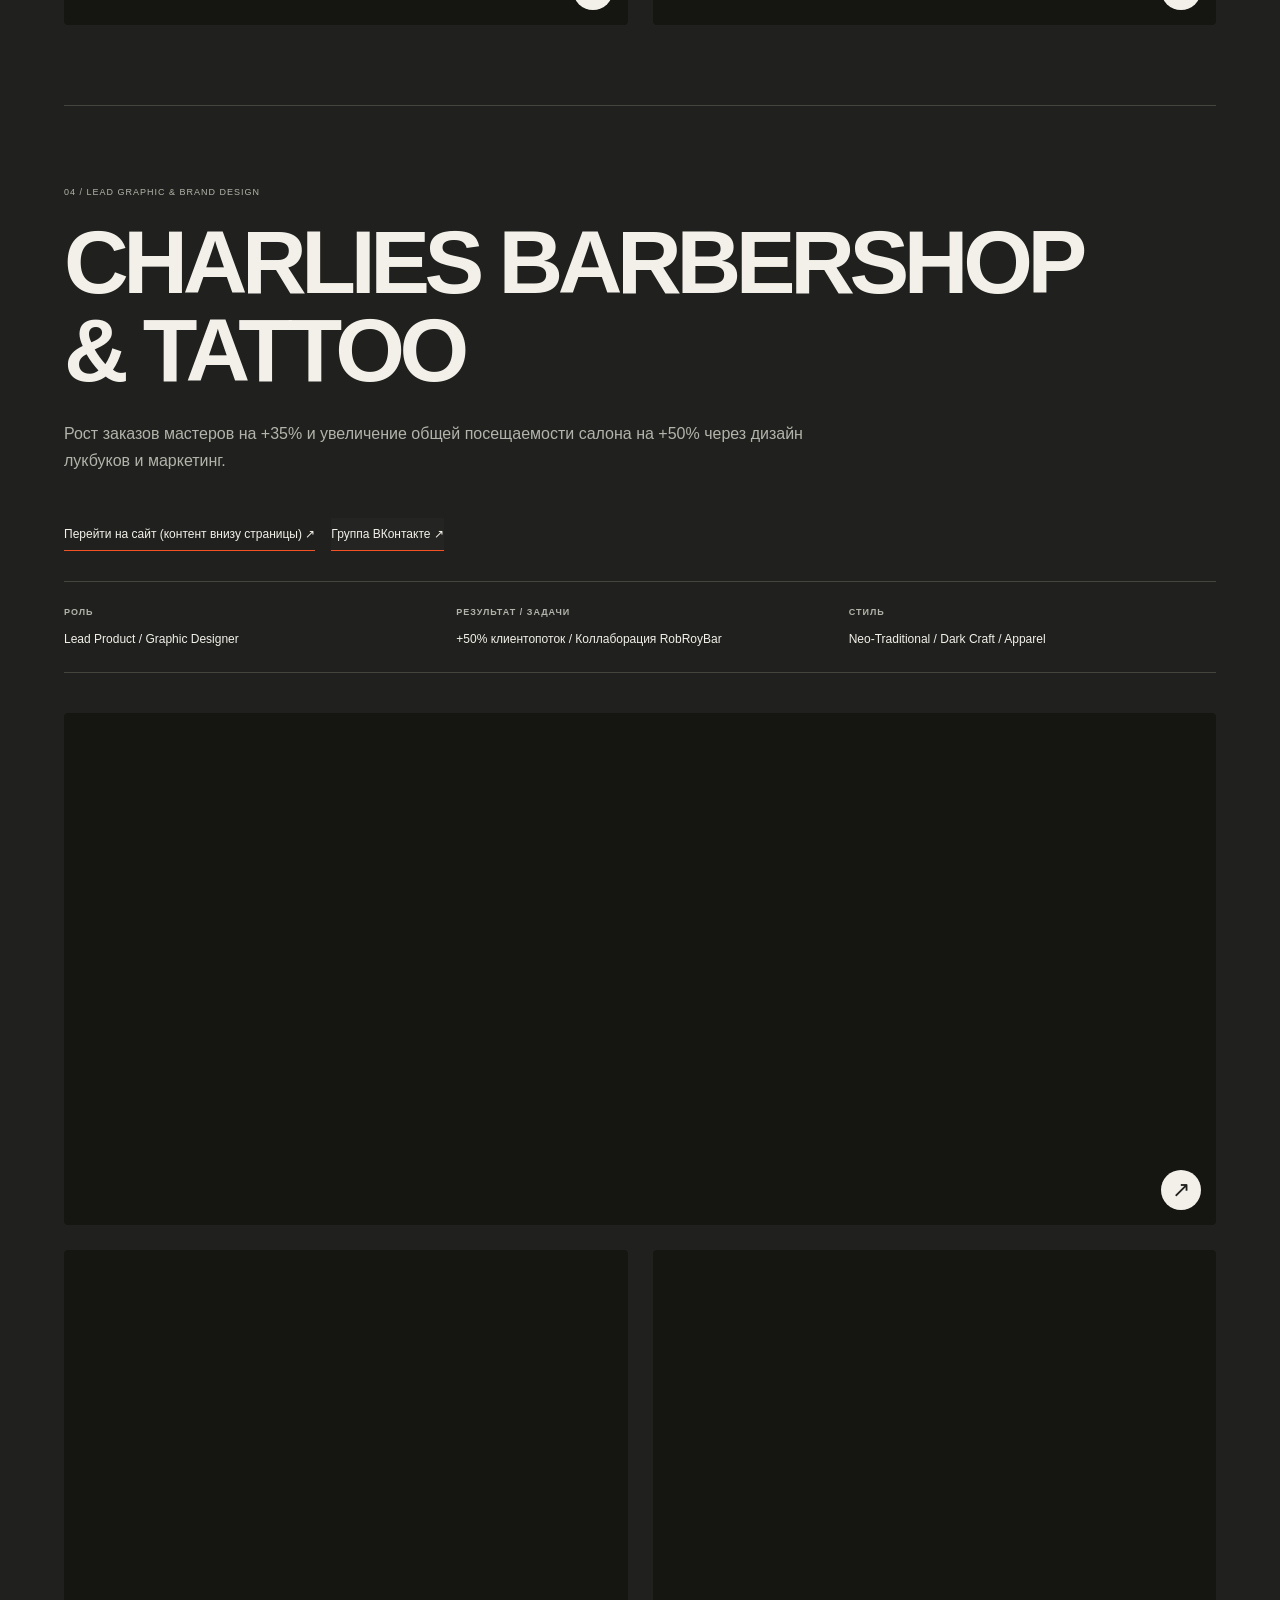
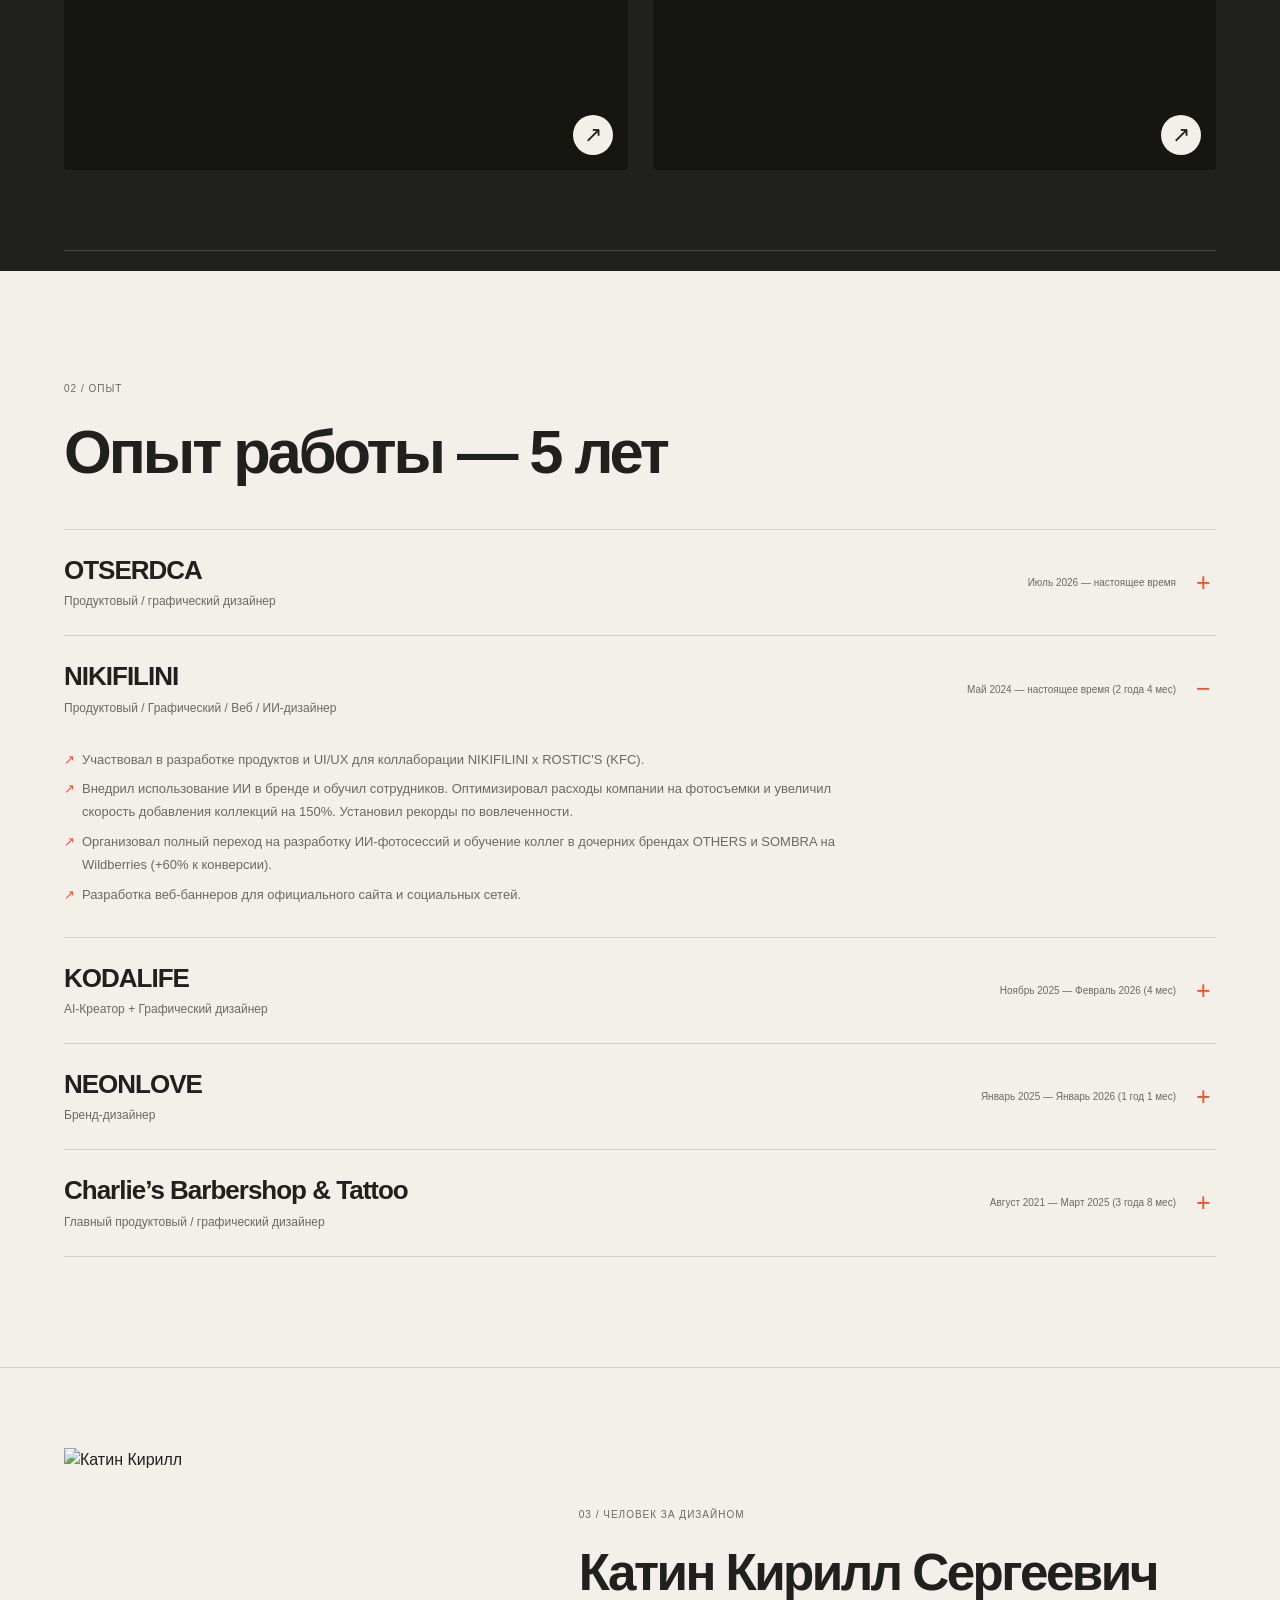
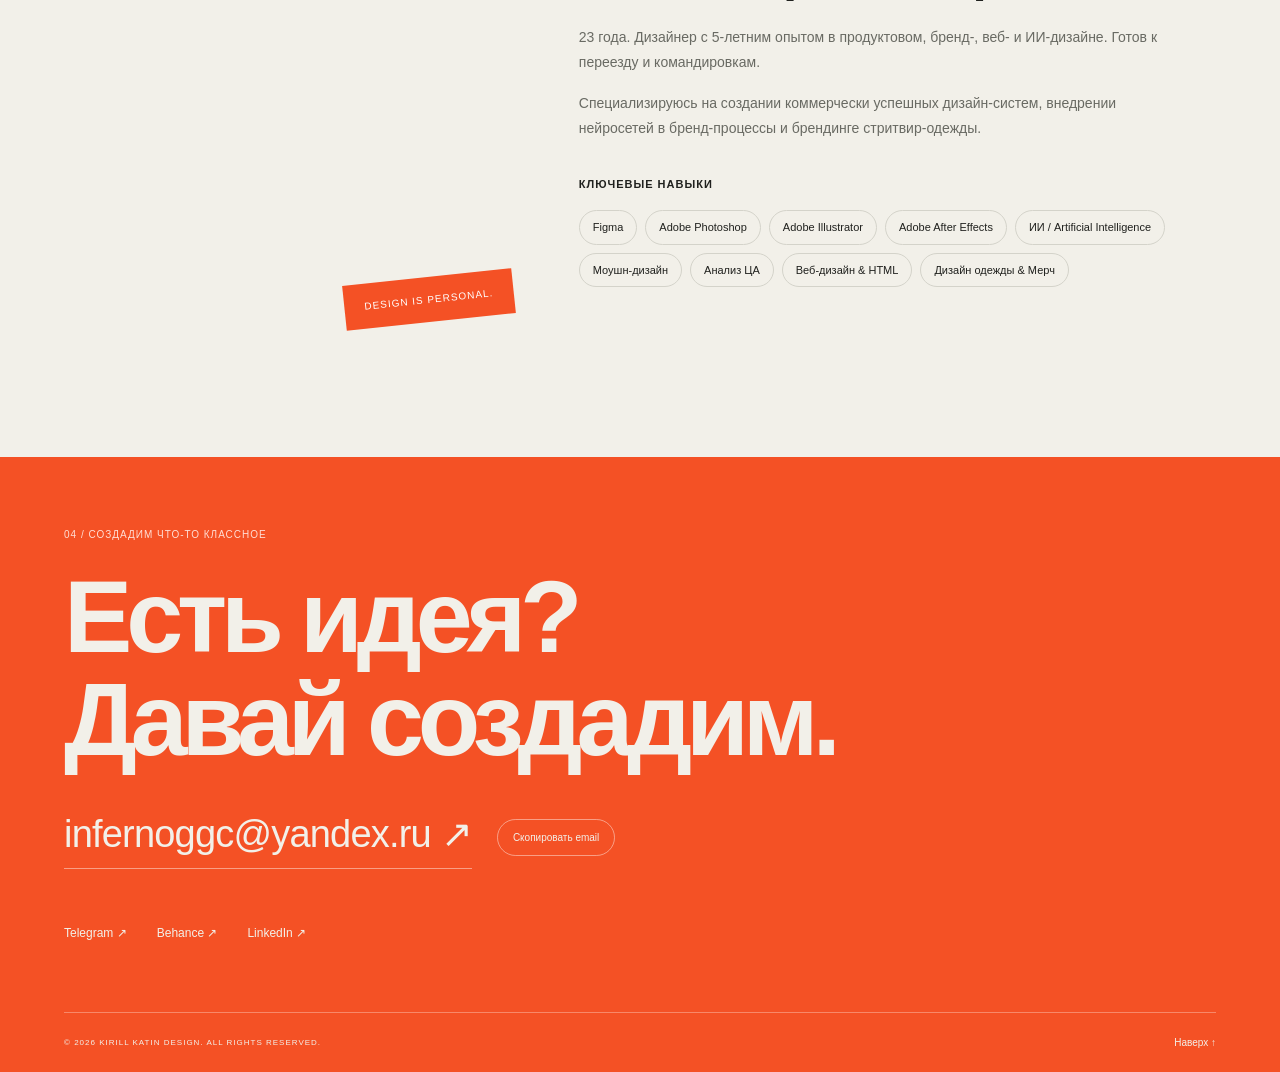
==== commit 2af8ee22: "Add files via upload" ====
--- a/index.html
+++ b/index.html
@@ -3,736 +3,20 @@
 <head>
   <meta charset="UTF-8">
   <meta name="viewport" content="width=device-width, initial-scale=1.0">
-  <title>KIRILL KATIN — Product, Brand & AI Designer</title>
+  <title>KIRILL KATIN — Product, Brand &amp; AI Designer</title>
   
-  <!-- Google Fonts -->
-  <link rel="preconnect" href="https://fonts.googleapis.com">
-  <link rel="preconnect" href="https://fonts.gstatic.com" crossorigin>
-  <link href="https://fonts.googleapis.com/css2?family=Inter:wght@300;400;500;600;700;800&family=Plus+Jakarta+Sans:wght@700;800&display=swap" rel="stylesheet">
-
-  <style>
-    /* CSS RESET & VARIABLES */
-    :root {
-      --bg: #08080a;
-      --card-bg: #111115;
-      --card-border: #1f1f24;
-      --text: #f4f4f5;
-      --muted: #8e8e93;
-      --accent: #ffffff;
-      --accent-green: #22c55e;
-      --font-heading: 'Plus Jakarta Sans', 'Inter', sans-serif;
-      --font-body: 'Inter', sans-serif;
-      --transition: all 0.35s cubic-bezier(0.16, 1, 0.3, 1);
-    }
-
-    * {
-      margin: 0;
-      padding: 0;
-      box-sizing: border-box;
-    }
-
-    html {
-      scroll-behavior: smooth;
-    }
-
-    body {
-      background-color: var(--bg);
-      color: var(--text);
-      font-family: var(--font-body);
-      line-height: 1.6;
-      overflow-x: hidden;
-      -webkit-font-smoothing: antialiased;
-    }
-
-    .container {
-      max-width: 1280px;
-      margin: 0 auto;
-      padding: 0 2rem;
-    }
-
-    /* HEADER & NAV */
-    header {
-      position: fixed;
-      top: 0;
-      left: 0;
-      width: 100%;
-      z-index: 100;
-      backdrop-filter: blur(14px);
-      background: rgba(8, 8, 10, 0.85);
-      border-bottom: 1px solid rgba(255, 255, 255, 0.05);
-    }
-
-    nav {
-      display: flex;
-      justify-content: space-between;
-      align-items: center;
-      height: 80px;
-    }
-
-    .logo {
-      font-family: var(--font-heading);
-      font-size: 1.2rem;
-      font-weight: 800;
-      letter-spacing: -0.02em;
-      text-decoration: none;
-      color: var(--text);
-      text-transform: uppercase;
-    }
-
-    .nav-links {
-      display: flex;
-      gap: 2rem;
-      list-style: none;
-      align-items: center;
-    }
-
-    .nav-links a {
-      color: var(--muted);
-      text-decoration: none;
-      font-size: 0.88rem;
-      font-weight: 500;
-      transition: var(--transition);
-    }
-
-    .nav-links a:hover {
-      color: var(--text);
-    }
-
-    .lang-switcher {
-      display: flex;
-      align-items: center;
-      background: var(--card-bg);
-      border: 1px solid var(--card-border);
-      border-radius: 100px;
-      padding: 3px;
-    }
-
-    .lang-btn {
-      background: transparent;
-      border: none;
-      color: var(--muted);
-      padding: 5px 12px;
-      font-size: 0.75rem;
-      font-weight: 700;
-      border-radius: 100px;
-      cursor: pointer;
-      transition: var(--transition);
-    }
-
-    .lang-btn.active {
-      background: var(--text);
-      color: var(--bg);
-    }
-
-    /* HERO SECTION */
-    .hero {
-      padding: 170px 0 90px;
-      display: flex;
-      flex-direction: column;
-      align-items: flex-start;
-    }
-
-    .hero-tags-bar {
-      display: flex;
-      gap: 10px;
-      flex-wrap: wrap;
-      margin-bottom: 1.5rem;
-    }
-
-    .hero-tag {
-      font-size: 0.8rem;
-      color: var(--muted);
-      text-transform: uppercase;
-      letter-spacing: 0.1em;
-      padding: 6px 16px;
-      background: rgba(255, 255, 255, 0.03);
-      border: 1px solid rgba(255, 255, 255, 0.08);
-      border-radius: 100px;
-    }
-
-    .hero-tag.highlight {
-      color: var(--accent-green);
-      border-color: rgba(34, 197, 94, 0.3);
-      background: rgba(34, 197, 94, 0.05);
-    }
-
-    .hero-title {
-      font-family: var(--font-heading);
-      font-size: clamp(2.8rem, 6.5vw, 5.8rem);
-      line-height: 1.02;
-      font-weight: 800;
-      margin-bottom: 1.8rem;
-      text-transform: uppercase;
-      letter-spacing: -0.03em;
-    }
-
-    .hero-desc {
-      max-width: 720px;
-      font-size: 1.2rem;
-      color: var(--muted);
-      margin-bottom: 2.5rem;
-      font-weight: 300;
-      line-height: 1.6;
-    }
-
-    .hero-cta {
-      display: inline-flex;
-      align-items: center;
-      gap: 10px;
-      background: var(--text);
-      color: var(--bg);
-      padding: 16px 32px;
-      border-radius: 100px;
-      text-decoration: none;
-      font-weight: 700;
-      font-size: 0.95rem;
-      transition: var(--transition);
-    }
-
-    .hero-cta:hover {
-      transform: translateY(-3px);
-      box-shadow: 0 12px 30px rgba(255, 255, 255, 0.15);
-    }
-
-    /* OVERVIEW GRID */
-    .cases-overview {
-      padding: 40px 0 100px;
-    }
-
-    .cases-grid {
-      display: grid;
-      grid-template-columns: repeat(2, 1fr);
-      gap: 2rem;
-    }
-
-    .case-card {
-      background: var(--card-bg);
-      border: 1px solid var(--card-border);
-      border-radius: 20px;
-      overflow: hidden;
-      cursor: pointer;
-      transition: var(--transition);
-      text-decoration: none;
-      color: inherit;
-      display: flex;
-      flex-direction: column;
-    }
-
-    .case-card:hover {
-      transform: translateY(-8px);
-      border-color: rgba(255, 255, 255, 0.3);
-    }
-
-    .case-image-wrap {
-      overflow: hidden;
-      height: 380px;
-      background-color: #0c0c0f;
-    }
-
-    .case-image {
-      width: 100%;
-      height: 100%;
-      background-size: contain;
-      background-repeat: no-repeat;
-      background-position: center;
-      transition: var(--transition);
-      filter: grayscale(10%);
-    }
-
-    .case-card:hover .case-image {
-      filter: grayscale(0%);
-      transform: scale(1.03);
-    }
-
-    .case-info {
-      padding: 2rem;
-      display: flex;
-      flex-direction: column;
-      flex-grow: 1;
-    }
-
-    .case-title {
-      font-family: var(--font-heading);
-      font-size: 1.75rem;
-      font-weight: 800;
-      margin-bottom: 0.5rem;
-    }
-
-    .case-desc {
-      color: var(--muted);
-      font-size: 0.95rem;
-      margin-bottom: 1.5rem;
-    }
-
-    .case-tags {
-      display: flex;
-      gap: 8px;
-      flex-wrap: wrap;
-      margin-top: auto;
-    }
-
-    .tag {
-      font-size: 0.75rem;
-      color: var(--muted);
-      border: 1px solid rgba(255, 255, 255, 0.1);
-      padding: 4px 12px;
-      border-radius: 100px;
-    }
-
-    /* FULL SHOWCASE SECTIONS FOR CASES */
-    .full-cases-wrapper {
-      border-top: 1px solid var(--card-border);
-      padding-top: 60px;
-    }
-
-    .case-detail-section {
-      padding: 90px 0;
-      border-bottom: 1px solid var(--card-border);
-    }
-
-    .case-detail-header {
-      margin-bottom: 2.5rem;
-    }
-
-    .case-detail-category {
-      color: var(--muted);
-      font-size: 0.85rem;
-      text-transform: uppercase;
-      letter-spacing: 0.1em;
-      margin-bottom: 0.8rem;
-      display: block;
-    }
-
-    .case-detail-title {
-      font-family: var(--font-heading);
-      font-size: clamp(2.3rem, 5vw, 4.2rem);
-      font-weight: 800;
-      line-height: 1.05;
-      margin-bottom: 1.2rem;
-      text-transform: uppercase;
-    }
-
-    .case-detail-subtitle {
-      font-size: 1.2rem;
-      color: var(--muted);
-      max-width: 850px;
-      font-weight: 300;
-      line-height: 1.6;
-    }
-
-    .case-site-link {
-      display: inline-flex;
-      align-items: center;
-      gap: 10px;
-      margin-top: 1.8rem;
-      padding: 12px 26px;
-      background: rgba(255, 255, 255, 0.05);
-      border: 1px solid var(--card-border);
-      border-radius: 100px;
-      color: var(--text);
-      text-decoration: none;
-      font-size: 0.9rem;
-      font-weight: 700;
-      transition: var(--transition);
-    }
-
-    .case-site-link:hover {
-      background: var(--text);
-      color: var(--bg);
-      border-color: var(--text);
-      transform: translateY(-2px);
-      box-shadow: 0 10px 25px rgba(255, 255, 255, 0.15);
-    }
-
-    .case-meta-grid {
-      display: grid;
-      grid-template-columns: repeat(3, 1fr);
-      gap: 2rem;
-      margin: 2.5rem 0;
-      padding: 2rem;
-      background: var(--card-bg);
-      border: 1px solid var(--card-border);
-      border-radius: 16px;
-    }
-
-    .meta-item h4 {
-      font-family: var(--font-heading);
-      font-size: 0.8rem;
-      color: var(--muted);
-      text-transform: uppercase;
-      letter-spacing: 0.05em;
-      margin-bottom: 0.5rem;
-    }
-
-    .meta-item p {
-      font-size: 0.98rem;
-      font-weight: 500;
-    }
-
-    /* CARDS FOR NIKIFILINI SUB-PROJECTS */
-    .sub-projects-grid {
-      display: grid;
-      grid-template-columns: repeat(2, 1fr);
-      gap: 2rem;
-      margin-top: 3rem;
-    }
-
-    .sub-card {
-      background: var(--card-bg);
-      border: 1px solid var(--card-border);
-      border-radius: 20px;
-      overflow: hidden;
-      display: flex;
-      flex-direction: column;
-      transition: var(--transition);
-      text-decoration: none;
-      color: inherit;
-    }
-
-    .sub-card:hover {
-      border-color: rgba(255, 255, 255, 0.35);
-      transform: translateY(-5px);
-    }
-
-    .sub-card.full-width {
-      grid-column: span 2;
-    }
-
-    .sub-card-img {
-      width: 100%;
-      height: 420px;
-      background-size: contain;
-      background-repeat: no-repeat;
-      background-position: center;
-      background-color: #0c0c0f;
-      position: relative;
-    }
-
-    .sub-card-content {
-      padding: 2rem;
-      display: flex;
-      flex-direction: column;
-      flex-grow: 1;
-    }
-
-    .sub-card-title {
-      font-family: var(--font-heading);
-      font-size: 1.4rem;
-      font-weight: 800;
-      margin-bottom: 0.8rem;
-      display: flex;
-      align-items: center;
-      justify-content: space-between;
-    }
-
-    .sub-card-desc {
-      color: var(--muted);
-      font-size: 0.95rem;
-      line-height: 1.6;
-      margin-bottom: 1.5rem;
-    }
-
-    .sub-card-link-btn {
-      margin-top: auto;
-      display: inline-flex;
-      align-items: center;
-      gap: 8px;
-      font-size: 0.85rem;
-      font-weight: 700;
-      color: var(--text);
-      text-transform: uppercase;
-      letter-spacing: 0.05em;
-    }
-
-    .brand-links-flex {
-      display: flex;
-      gap: 1.5rem;
-      margin-top: 1rem;
-      flex-wrap: wrap;
-    }
-
-    .brand-link-box {
-      flex: 1;
-      min-width: 240px;
-      background: rgba(255, 255, 255, 0.02);
-      border: 1px solid var(--card-border);
-      border-radius: 14px;
-      padding: 1.2rem;
-      text-decoration: none;
-      color: inherit;
-      transition: var(--transition);
-      display: flex;
-      align-items: center;
-      gap: 1rem;
-    }
-
-    .brand-link-box:hover {
-      background: rgba(255, 255, 255, 0.06);
-      border-color: rgba(255, 255, 255, 0.3);
-    }
-
-    .brand-thumb {
-      width: 60px;
-      height: 60px;
-      border-radius: 10px;
-      background-size: contain;
-      background-repeat: no-repeat;
-      background-position: center;
-      background-color: #0c0c0f;
-      flex-shrink: 0;
-    }
-
-    /* GALLERY ДЛЯ КЕЙСОВ */
-    .case-gallery {
-      display: grid;
-      grid-template-columns: repeat(2, 1fr);
-      gap: 1.5rem;
-      margin-top: 2.5rem;
-    }
-
-    .gallery-img {
-      width: 100%;
-      height: 480px;
-      background-size: contain;
-      background-repeat: no-repeat;
-      background-position: center;
-      background-color: #0c0c0f;
-      border-radius: 16px;
-      border: 1px solid var(--card-border);
-    }
-
-    .gallery-img.full-width {
-      grid-column: span 2;
-      height: 580px;
-    }
-
-    /* EXPERIENCE TIMELINE SECTION */
-    .experience-section {
-      padding: 100px 0;
-      border-bottom: 1px solid var(--card-border);
-    }
-
-    .section-title {
-      font-family: var(--font-heading);
-      font-size: clamp(2rem, 4vw, 3rem);
-      font-weight: 800;
-      margin-bottom: 3rem;
-      text-transform: uppercase;
-      letter-spacing: -0.02em;
-    }
-
-    .timeline {
-      display: flex;
-      flex-direction: column;
-      gap: 2rem;
-    }
-
-    .timeline-item {
-      background: var(--card-bg);
-      border: 1px solid var(--card-border);
-      border-radius: 20px;
-      padding: 2.5rem;
-      transition: var(--transition);
-    }
-
-    .timeline-item:hover {
-      border-color: rgba(255, 255, 255, 0.2);
-    }
-
-    .timeline-header {
-      display: flex;
-      justify-content: space-between;
-      align-items: flex-start;
-      margin-bottom: 1rem;
-      flex-wrap: wrap;
-      gap: 1rem;
-    }
-
-    .timeline-company {
-      font-family: var(--font-heading);
-      font-size: 1.6rem;
-      font-weight: 800;
-    }
-
-    .timeline-role {
-      color: var(--text);
-      font-weight: 600;
-      font-size: 1.05rem;
-      margin-top: 0.2rem;
-    }
-
-    .timeline-period {
-      color: var(--muted);
-      font-size: 0.88rem;
-      background: rgba(255, 255, 255, 0.04);
-      padding: 6px 14px;
-      border-radius: 100px;
-      border: 1px solid rgba(255, 255, 255, 0.08);
-    }
-
-    .timeline-bullets {
-      list-style: none;
-      display: flex;
-      flex-direction: column;
-      gap: 0.8rem;
-      margin-top: 1.2rem;
-    }
-
-    .timeline-bullets li {
-      color: var(--muted);
-      font-size: 0.98rem;
-      position: relative;
-      padding-left: 1.5rem;
-      line-height: 1.6;
-    }
-
-    .timeline-bullets li::before {
-      content: '—';
-      position: absolute;
-      left: 0;
-      color: var(--text);
-    }
-
-    /* ABOUT & SKILLS SECTION */
-    .about-section {
-      padding: 100px 0;
-      border-bottom: 1px solid var(--card-border);
-    }
-
-    .about-grid {
-      display: grid;
-      grid-template-columns: 300px 1fr;
-      gap: 4rem;
-      align-items: flex-start;
-    }
-
-    .avatar-wrapper {
-      position: relative;
-      width: 100%;
-      aspect-ratio: 1 / 1;
-      border-radius: 24px;
-      overflow: hidden;
-      border: 1px solid var(--card-border);
-      background: var(--card-bg);
-      display: flex;
-      align-items: center;
-      justify-content: center;
-    }
-
-    .avatar-img {
-      width: 100%;
-      height: 100%;
-      object-fit: cover;
-    }
-
-    .about-text p {
-      color: var(--muted);
-      font-size: 1.1rem;
-      margin-bottom: 1.2rem;
-      font-weight: 300;
-    }
-
-    .skills-title {
-      font-family: var(--font-heading);
-      font-size: 1.2rem;
-      margin-top: 2rem;
-      margin-bottom: 1rem;
-      text-transform: uppercase;
-    }
-
-    .skills-tags {
-      display: flex;
-      gap: 10px;
-      flex-wrap: wrap;
-    }
-
-    .skill-badge {
-      background: var(--card-bg);
-      border: 1px solid var(--card-border);
-      color: var(--text);
-      padding: 8px 18px;
-      border-radius: 100px;
-      font-size: 0.85rem;
-      font-weight: 500;
-    }
-
-    /* FOOTER & CONTACTS */
-    footer {
-      padding: 120px 0 60px;
-      text-align: center;
-    }
-
-    .contact-title {
-      font-family: var(--font-heading);
-      font-size: clamp(2.2rem, 5vw, 4.5rem);
-      margin-bottom: 1.5rem;
-      text-transform: uppercase;
-    }
-
-    .contact-email {
-      font-size: 1.8rem;
-      color: var(--text);
-      text-decoration: none;
-      border-bottom: 2px solid rgba(255, 255, 255, 0.3);
-      padding-bottom: 6px;
-      transition: var(--transition);
-      font-weight: 600;
-    }
-
-    .contact-email:hover {
-      border-color: var(--text);
-    }
-
-    .socials {
-      display: flex;
-      justify-content: center;
-      gap: 2.5rem;
-      margin-top: 3.5rem;
-      margin-bottom: 4rem;
-      flex-wrap: wrap;
-    }
-
-    .socials a {
-      color: var(--muted);
-      text-decoration: none;
-      font-size: 1rem;
-      font-weight: 500;
-      transition: var(--transition);
-    }
-
-    .socials a:hover {
-      color: var(--text);
-    }
-
-    .copyright {
-      color: var(--muted);
-      font-size: 0.85rem;
-    }
-
-    /* RESPONSIVE */
-    @media (max-width: 900px) {
-      .cases-grid, .case-gallery, .about-grid, .case-meta-grid, .sub-projects-grid {
-        grid-template-columns: 1fr;
-      }
-      .sub-card.full-width, .gallery-img.full-width {
-        grid-column: span 1;
-      }
-      .sub-card-img, .gallery-img, .case-image-wrap {
-        height: 320px;
-      }
-      .nav-links {
-        display: none;
-      }
-    }
-  </style>
+  <link rel="stylesheet" href="styles.css">
+
 </head>
 <body>
+  <div class="scroll-progress" aria-hidden="true"></div>
+  <a class="skip-link" href="#work">К проектам / Skip to projects</a>
 
   <!-- HEADER -->
   <header>
     <div class="container">
       <nav>
-        <a href="#" class="logo">KIRILL KATIN DESIGN</a>
+        <a href="#top" class="logo" aria-label="Kirill Katin — home">K<span class="logo-dot">.</span>K<span class="logo-name">KIRILL KATIN<br>INDEPENDENT DESIGNER</span></a>
 
         <ul class="nav-links">
           <li><a href="#work" data-i18n="nav_work">Кейсы</a></li>
@@ -750,24 +34,35 @@
     </div>
   </header>
 
-  <!-- HERO SECTION -->
-  <section class="hero">
+  <main>
+  <section class="hero" id="top">
     <div class="container">
-      <div class="hero-tags-bar">
-        <span class="hero-tag" data-i18n="hero_tag1">Product & Brand Designer</span>
-        <span class="hero-tag" data-i18n="hero_tag2">AI Creator</span>
-        <span class="hero-tag highlight" data-i18n="hero_status">23 года • 5 лет опыта • Готов к переезду</span>
+      <div class="hero-topline"><span>INDEPENDENT DESIGNER / PORTFOLIO 2026</span><span class="availability"><i></i><span data-i18n="available">Открыт к проектам</span></span></div>
+      <div class="hero-layout">
+        <div class="hero-copy">
+          <div class="hero-kicker"><span class="mini-star">✳</span> BRAND. DIGITAL. AI.</div>
+          <h1 class="hero-title">KIRILL<br><span>KATIN<span class="title-dot">.</span></span></h1>
+          <p class="hero-desc" data-i18n="hero_new_desc">Создаю визуальный характер брендов. От первой идеи — до цифрового опыта, который хочется запомнить.</p>
+          <a href="#work" class="hero-cta"><span data-i18n="hero_cta">Смотреть проекты</span><span class="button-arrow">↗</span></a>
+        </div>
+        <div class="hero-art" aria-label="Selected design work">
+          <div class="art-grid" aria-hidden="true"></div>
+          <figure class="art-photo photo-back"><img src="images/inferno-gallery-2.jpg" alt="Дизайн одежды INFERNO"><figcaption>INFERNO / APPAREL</figcaption></figure>
+          <figure class="art-photo photo-front"><img src="images/brand-others.jpg" alt="ИИ-фотосессия OTHERS"><figcaption>OTHERS / AI EXPLORATION</figcaption></figure>
+          <div class="art-sticker" aria-hidden="true">GOOD<br>DESIGN<br>FEELS<br>SOMETHING.</div>
+          <svg class="hero-star" viewbox="0 0 100 100" aria-hidden="true"><path d="M50 0 58 31 79 10 69 40 100 42 73 55 94 79 63 69 58 100 45 73 21 94 31 63 0 58 27 45 6 21 37 31Z" fill="currentColor"></path></svg>
+          <span class="art-caption">IDEAS → IDENTITIES → EXPERIENCES</span>
+        </div>
       </div>
-      
-      <h1 class="hero-title">KIRILL KATIN</h1>
-      <p class="hero-desc" data-i18n="hero_desc">Разрабатываю продуктовый брендинг, e-commerce UI/UX, дизайн одежды и генеративный ИИ-контент с доказанной эффективностью (до +1000% оптимизации процессов и +100% выручки).</p>
-      <a href="#work" class="hero-cta" data-i18n="hero_cta">Смотреть проекты ↓</a>
+      <div class="hero-bottom"><span data-i18n="hero_bottom">5 лет опыта. Один фокус — сильный дизайн.</span><a href="#work" class="scroll-cue"><span data-i18n="scroll_label">Листай, дальше интереснее</span> ↓</a></div>
     </div>
   </section>
-
+  <div class="marquee" aria-hidden="true"><div class="marquee-track">BRAND IDENTITY <span>✳</span> DIGITAL EXPERIENCE <span>✳</span> ART DIRECTION <span>✳</span> AI EXPLORATION <span>✳</span> BRAND IDENTITY <span>✳</span> DIGITAL EXPERIENCE <span>✳</span> ART DIRECTION <span>✳</span> AI EXPLORATION <span>✳</span></div></div>
   <!-- CASES OVERVIEW GRID -->
   <section class="cases-overview" id="work">
     <div class="container">
+      <div class="section-heading"><div><span class="eyebrow" data-i18n="selected_label">01 / ИЗБРАННЫЕ РАБОТЫ</span><h2 data-i18n="selected_title">Меньше слов.<br>Больше характера.</h2></div><span class="work-count">(04)</span></div>
+      <div class="work-toolbar"><p data-i18n="work_intro">Разные задачи. Один подход: сделать заметно.</p><div class="filters" role="group" aria-label="Project filters"><button class="filter active" data-filter="all" aria-pressed="true" data-i18n="filter_all">Все работы</button><button class="filter" data-filter="brand" aria-pressed="false">Branding</button><button class="filter" data-filter="digital" aria-pressed="false">Digital &amp; AI</button></div></div>
       <div class="cases-grid" id="cases-grid">
         <!-- JS Dynamic Cases Grid -->
       </div>
@@ -781,7 +76,7 @@
       <!-- CASE 1: NIKIFILINI -->
       <section class="case-detail-section" id="case-nikifilini">
         <div class="case-detail-header">
-          <span class="case-detail-category">01 / E-COMMERCE, PRODUCT & AI DESIGN</span>
+          <span class="case-detail-category">01 / E-COMMERCE, PRODUCT &amp; AI DESIGN</span>
           <h2 class="case-detail-title">NIKIFILINI</h2>
           <p class="case-detail-subtitle" data-i18n="c1_subtitle">Разработка продуктов, UI/UX для громких коллабораций (KFC / ROSTIC'S), рекордные ИИ-фотосессии в соцсетях и масштабирование ИИ-контента на дочерние бренды OTHERS и SOMBRA.</p>
         </div>
@@ -793,7 +88,7 @@
           </div>
           <div class="meta-item">
             <h4 data-i18n="meta_scope">Результат</h4>
-            <p>Коллаборация ROSTIC'S / -1000% затрат на съемки</p>
+            <p>Коллаборация ROSTIC'S / Внедрение ИИ-фотосессий</p>
           </div>
           <div class="meta-item">
             <h4 data-i18n="meta_style">Стиль</h4>
@@ -805,66 +100,66 @@
         <div class="sub-projects-grid">
           
           <!-- ПУНКТ 1: ROSTIC'S / KFC COLLAB -->
-          <a href="https://nikifilini.com/product-category/rostic-s/?utm_source=telegram&utm_medium=channel&utm_content=11_09_25&utm_campaign=post" target="_blank" rel="noopener" class="sub-card full-width">
+          <article class="sub-card full-width">
             <div class="sub-card-img" style="background-image: url('images/nikifilini-rostics.jpg');"></div>
-            <div class="sub-card-content">
+            <a class="sub-card-content sub-card-destination" href="https://nikifilini.com/product-category/rostic-s/?utm_source=telegram&amp;utm_medium=channel&amp;utm_content=11_09_25&amp;utm_campaign=post" target="_blank" rel="noopener">
               <div class="sub-card-title">
                 <span data-i18n="nik_collab_title">Коллаборация NIKIFILINI x ROSTIC'S (KFC)</span>
                 <span>↗</span>
               </div>
               <p class="sub-card-desc" data-i18n="nik_collab_desc">Участвовал в разработке продуктов и UI/UX для эксклюзивного лимитированного дропа NIKIFILINI x ROSTIC'S (KFC).</p>
               <div class="sub-card-link-btn" data-i18n="nik_link_store">Перейти к дропу на сайте →</div>
-            </div>
-          </a>
+            </a>
+          </article>
 
           <!-- ПУНКТ 2: РЕКОРДЫ В СОЦСЕТЯХ -->
-          <a href="https://t.me/nikifilini/7595" target="_blank" rel="noopener" class="sub-card">
+          <article class="sub-card">
             <div class="sub-card-img" style="background-image: url('images/nikifilini-ai-records.jpg');"></div>
-            <div class="sub-card-content">
+            <a class="sub-card-content sub-card-destination" href="https://t.me/nikifilini/7595" target="_blank" rel="noopener">
               <div class="sub-card-title">
                 <span data-i18n="nik_records_title">Рекорды активности на ИИ-фотосессиях</span>
                 <span>↗</span>
               </div>
               <p class="sub-card-desc" data-i18n="nik_records_desc">Создание генеративных ИИ-образцов и лукбуков, побивших рекорды по вовлеченности, реакциям и охвату в соцсетях бренда.</p>
               <div class="sub-card-link-btn" data-i18n="nik_link_tg">Смотреть пост в Telegram →</div>
-            </div>
-          </a>
+            </a>
+          </article>
 
           <!-- ПУНКТ 3: ВЕБ-БАННЕРЫ -->
-          <a href="https://t.me/nikifilini" target="_blank" rel="noopener" class="sub-card">
+          <article class="sub-card">
             <div class="sub-card-img" style="background-image: url('images/nikifilini-banners.jpg');"></div>
-            <div class="sub-card-content">
+            <a class="sub-card-content sub-card-destination" href="https://t.me/nikifilini" target="_blank" rel="noopener">
               <div class="sub-card-title">
                 <span data-i18n="nik_banners_title">Дизайн баннеров для сайта и соцсетей</span>
                 <span>↗</span>
               </div>
               <p class="sub-card-desc" data-i18n="nik_banners_desc">Разработка главной визуальной коммуникации, промо-баннеров для e-commerce магазина и анонсов дропов в социальных сетях.</p>
               <div class="sub-card-link-btn" data-i18n="nik_link_channel">Перейти в канал NIKIFILINI →</div>
-            </div>
-          </a>
+            </a>
+          </article>
 
           <!-- ПУНКТ 4: OTHERS И SOMBRA -->
           <div class="sub-card full-width" style="cursor: default;">
             <div class="sub-card-content">
-              <div class="sub-card-title" data-i18n="nik_subs_title">Масштабирование ИИ в дочерние бренды (OTHERS & SOMBRA)</div>
+              <div class="sub-card-title" data-i18n="nik_subs_title">Масштабирование ИИ в дочерние бренды (OTHERS &amp; SOMBRA)</div>
               <p class="sub-card-desc" data-i18n="nik_subs_desc">Организовал полный переход на разработку фотосессий в ИИ и обучил сотрудников в дочерних брендах компании для маркетплейсов Wildberries (рост конверсии на +60%).</p>
               
               <div class="brand-links-flex">
-                <a href="https://www.wildberries.ru/brands/others" target="_blank" rel="noopener" class="brand-link-box">
+                <div class="brand-link-box">
                   <div class="brand-thumb" style="background-image: url('images/brand-others.jpg');"></div>
-                  <div>
+                  <a class="brand-destination" href="https://www.wildberries.ru/brands/others" target="_blank" rel="noopener">
                     <div style="font-weight: 700;">OTHERS</div>
                     <div style="font-size: 0.8rem; color: var(--muted);" data-i18n="wb_brand">Бренд на Wildberries ↗</div>
-                  </div>
-                </a>
-
-                <a href="https://www.wildberries.ru/brands/310905528-sombra" target="_blank" rel="noopener" class="brand-link-box">
+                  </a>
+                </div>
+
+                <div class="brand-link-box">
                   <div class="brand-thumb" style="background-image: url('images/brand-sombra.jpg');"></div>
-                  <div>
+                  <a class="brand-destination" href="https://www.wildberries.ru/brands/310905528-sombra" target="_blank" rel="noopener">
                     <div style="font-weight: 700;">SOMBRA</div>
                     <div style="font-size: 0.8rem; color: var(--muted);" data-i18n="wb_brand">Бренд на Wildberries ↗</div>
-                  </div>
-                </a>
+                  </a>
+                </div>
               </div>
             </div>
           </div>
@@ -875,7 +170,7 @@
       <!-- CASE 2: INFERNO -->
       <section class="case-detail-section" id="case-inferno">
         <div class="case-detail-header">
-          <span class="case-detail-category">02 / BRAND IDENTITY & 3D</span>
+          <span class="case-detail-category">02 / BRAND IDENTITY &amp; 3D</span>
           <h2 class="case-detail-title">INFERNO</h2>
           <p class="case-detail-subtitle" data-i18n="c2_subtitle">Концептуальная айдентика авангардной бренд-линейки, 3D-графика и цифровая презентация.</p>
           
@@ -887,7 +182,7 @@
         <div class="case-meta-grid">
           <div class="meta-item">
             <h4 data-i18n="meta_role">Роль</h4>
-            <p>Art Direction & Brand Identity</p>
+            <p>Art Direction &amp; Brand Identity</p>
           </div>
           <div class="meta-item">
             <h4 data-i18n="meta_scope">Задачи</h4>
@@ -921,7 +216,7 @@
         <div class="case-meta-grid">
           <div class="meta-item">
             <h4 data-i18n="meta_role">Роль</h4>
-            <p>Product & Graphic Designer</p>
+            <p>Product &amp; Graphic Designer</p>
           </div>
           <div class="meta-item">
             <h4 data-i18n="meta_scope">Задачи</h4>
@@ -943,8 +238,8 @@
       <!-- CASE 4: CHARLIES BARBERSHOP & TATTOO -->
       <section class="case-detail-section" id="case-charlies">
         <div class="case-detail-header">
-          <span class="case-detail-category">04 / LEAD GRAPHIC & BRAND DESIGN</span>
-          <h2 class="case-detail-title">CHARLIES BARBERSHOP & TATTOO</h2>
+          <span class="case-detail-category">04 / LEAD GRAPHIC &amp; BRAND DESIGN</span>
+          <h2 class="case-detail-title">CHARLIES BARBERSHOP &amp; TATTOO</h2>
           <p class="case-detail-subtitle" data-i18n="c4_subtitle">Рост заказов мастеров на +35% и увеличение общей посещаемости салона на +50% через дизайн лукбуков и маркетинг.</p>
           
           <div style="display: flex; gap: 1rem; flex-wrap: wrap; margin-top: 1.5rem;">
@@ -985,7 +280,7 @@
   <!-- WORK EXPERIENCE SECTION -->
   <section class="experience-section" id="experience">
     <div class="container">
-      <h2 class="section-title" data-i18n="exp_title">Опыт работы — 5 лет</h2>
+      <span class="eyebrow" data-i18n="experience_label">02 / ОПЫТ</span><h2 class="section-title" data-i18n="exp_title">Опыт работы — 5 лет</h2>
 
       <div class="timeline">
 
@@ -1014,7 +309,7 @@
           </div>
           <ul class="timeline-bullets">
             <li data-i18n="exp2_b1">Участвовал в разработке продуктов и UI/UX для коллаборации NIKIFILINI x ROSTIC'S (KFC).</li>
-            <li data-i18n="exp2_b2">Внедрил использование ИИ в бренде и обучил сотрудников. Сократил расходы компании на фотосъемки для лукбуков на 1000% и увеличил скорость добавления коллекций на 150%. Установил рекорды по вовлеченности.</li>
+            <li data-i18n="exp2_b2">Внедрил использование ИИ в бренде и обучил сотрудников. Оптимизировал расходы компании на фотосъемки для лукбуков и увеличил скорость добавления коллекций на 150%. Установил рекорды по вовлеченности.</li>
             <li data-i18n="exp2_b3">Организовал полный переход на разработку ИИ-фотосессий и обучение коллег в дочерних брендах OTHERS и SOMBRA на Wildberries (+60% к конверсии).</li>
             <li data-i18n="exp2_b4">Разработка веб-баннеров для официального сайта и социальных сетей.</li>
           </ul>
@@ -1055,7 +350,7 @@
         <div class="timeline-item">
           <div class="timeline-header">
             <div>
-              <div class="timeline-company">Charlie’s Barbershop & Tattoo</div>
+              <div class="timeline-company">Charlie’s Barbershop &amp; Tattoo</div>
               <div class="timeline-role" data-i18n="exp5_role">Главный продуктовый / графический дизайнер</div>
             </div>
             <span class="timeline-period" data-i18n="exp5_period">Август 2021 — Март 2025 (3 года 8 мес)</span>
@@ -1081,7 +376,7 @@
         </div>
 
         <div class="about-text">
-          <h2 class="section-title" data-i18n="about_title">Катин Кирилл Сергеевич</h2>
+          <span class="eyebrow" data-i18n="about_label">03 / ЧЕЛОВЕК ЗА ДИЗАЙНОМ</span><h2 class="section-title" data-i18n="about_title">Катин Кирилл Сергеевич</h2>
           <p data-i18n="about_p1">23 года. Дизайнер с 5-летним опытом в продуктовом, бренд-, веб- и ИИ-дизайне. Готов к переезду и командировкам.</p>
           <p data-i18n="about_p2">Специализируюсь на создании коммерчески успешных дизайн-систем, внедрении нейросетей в бренд-процессы и брендинге стритвир-одежды.</p>
           
@@ -1094,8 +389,8 @@
             <span class="skill-badge">ИИ / Artificial Intelligence</span>
             <span class="skill-badge">Моушн-дизайн</span>
             <span class="skill-badge">Анализ ЦА</span>
-            <span class="skill-badge">Веб-дизайн & HTML</span>
-            <span class="skill-badge">Дизайн одежды & Мерч</span>
+            <span class="skill-badge">Веб-дизайн &amp; HTML</span>
+            <span class="skill-badge">Дизайн одежды &amp; Мерч</span>
           </div>
         </div>
 
@@ -1103,20 +398,21 @@
     </div>
   </section>
 
+  </main>
   <!-- FOOTER & CONTACTS -->
   <footer id="contact">
     <div class="container">
-      <h2 class="contact-title" data-i18n="contact_title">Есть проект? Обсудим!</h2>
+      <span class="eyebrow" data-i18n="contact_label">04 / СОЗДАДИМ ЧТО-ТО КЛАССНОЕ</span><h2 class="contact-title" data-i18n="contact_title">Есть проект? Обсудим!</h2>
       
-      <a href="mailto:infernoggc@yandex.ru" class="contact-email">infernoggc@yandex.ru</a>
+      <div class="email-row"><a href="mailto:infernoggc@yandex.ru" class="contact-email">infernoggc@yandex.ru ↗</a><button class="copy-email" data-i18n="copy_email">Скопировать email</button></div><p class="copy-status" role="status" aria-live="polite"></p>
       
       <div class="socials">
         <a href="https://t.me/infernodesign" target="_blank" rel="noopener">Telegram</a>
         <a href="https://www.behance.net/lemonacepalec" target="_blank" rel="noopener">Behance</a>
-        <a href="https://www.linkedin.com/in/kirill-katin-ba4b74342?utm_source=share_via&utm_content=profile&utm_medium=member_ios" target="_blank" rel="noopener">LinkedIn</a>
+        <a href="https://www.linkedin.com/in/kirill-katin-ba4b74342?utm_source=share_via&amp;utm_content=profile&amp;utm_medium=member_ios" target="_blank" rel="noopener">LinkedIn</a>
       </div>
 
-      <p class="copyright">© <span id="year"></span> KIRILL KATIN DESIGN. ALL RIGHTS RESERVED.</p>
+      <div class="footer-bottom"><p class="copyright">© <span id="year"></span> KIRILL KATIN DESIGN. ALL RIGHTS RESERVED.</p><a href="#top" data-i18n="back_top">Наверх ↑</a></div>
     </div>
   </footer>
 
@@ -1132,10 +428,10 @@
         title: 'NIKIFILINI',
         tags: ['ROSTIC\'S Collab', 'E-Commerce', 'AI Design', 'OTHERS & SOMBRA'],
         ru: {
-          shortDesc: 'Разработка ROSTIC\'S (KFC) коллаборации, ИИ-фотосессий (-1000% затрат) и внедрение ИИ в OTHERS & SOMBRA.'
+          shortDesc: 'Разработка ROSTIC\'S (KFC) коллаборации, ИИ-фотосессий и оптимизация производства и внедрение ИИ в OTHERS & SOMBRA.'
         },
         en: {
-          shortDesc: 'ROSTIC\'S (KFC) collab UI/UX, viral AI lookbooks (1000% savings) & AI scaling to OTHERS & SOMBRA.'
+          shortDesc: 'ROSTIC\'S (KFC) collab UI/UX, viral AI lookbooks & streamlined production & AI scaling to OTHERS & SOMBRA.'
         }
       },
       {
@@ -1188,7 +484,7 @@
         hero_tag1: 'Product & Brand Designer',
         hero_tag2: 'AI Creator',
         hero_status: '23 года • 5 лет опыта • Готов к переезду',
-        hero_desc: 'Разрабатываю продуктовый брендинг, e-commerce UI/UX, дизайн одежды и генеративный ИИ-контент с доказанной эффективностью (до +1000% оптимизации процессов и +100% выручки).',
+        hero_desc: 'Разрабатываю продуктовый брендинг, e-commerce UI/UX, дизайн одежды и генеративный ИИ-контент с доказанной эффективностью (оптимизация процессов и рост выручки).',
         hero_cta: 'Смотреть проекты ↓',
         meta_role: 'Роль',
         meta_scope: 'Результат / Задачи',
@@ -1219,7 +515,7 @@
         exp2_role: 'Продуктовый / Графический / Веб / ИИ-дизайнер',
         exp2_period: 'Май 2024 — настоящее время (2 года 4 мес)',
         exp2_b1: 'Участвовал в разработке продуктов и UI/UX для коллаборации NIKIFILINI x ROSTIC\'S (KFC).',
-        exp2_b2: 'Внедрил использование ИИ в бренде и обучил сотрудников. Сократил расходы компании на фотосъемки на 1000% и увеличил скорость добавления коллекций на 150%. Установил рекорды по вовлеченности.',
+        exp2_b2: 'Внедрил использование ИИ в бренде и обучил сотрудников. Оптимизировал расходы компании на фотосъемки и увеличил скорость добавления коллекций на 150%. Установил рекорды по вовлеченности.',
         exp2_b3: 'Организовал полный переход на разработку ИИ-фотосессий и обучение коллег в дочерних брендах OTHERS и SOMBRA на Wildberries (+60% к конверсии).',
         exp2_b4: 'Разработка веб-баннеров для официального сайта и социальных сетей.',
         exp3_role: 'AI-Креатор + Графический дизайнер',
@@ -1250,7 +546,7 @@
         hero_tag1: 'Product & Brand Designer',
         hero_tag2: 'AI Creator',
         hero_status: '23 y.o. • 5 Yrs Experience • Ready to Relocate',
-        hero_desc: 'Crafting product branding, e-commerce UI/UX, apparel design, and generative AI content with proven ROI (up to 1000% process cost reduction & +100% revenue growth).',
+        hero_desc: 'Crafting product branding, e-commerce UI/UX, apparel design, and generative AI content with proven ROI (streamlined production & revenue growth).',
         hero_cta: 'Explore Projects ↓',
         meta_role: 'Role',
         meta_scope: 'Outcome / Scope',
@@ -1281,7 +577,7 @@
         exp2_role: 'Product / Graphic / Web / AI Designer',
         exp2_period: 'May 2024 — Present (2 yrs 4 mos)',
         exp2_b1: 'Contributed to product design and UI/UX for NIKIFILINI x ROSTIC\'S (KFC) collaboration.',
-        exp2_b2: 'Integrated generative AI workflow & trained team. Reduced photoshoot expenses by 1000%, increased drop speed by 150%, and set social engagement records.',
+        exp2_b2: 'Integrated generative AI workflow & trained team. Optimized photoshoot production costs, increased drop speed by 150%, and set social engagement records.',
         exp2_b3: 'Scaled AI photoshoot production and trained staff for subsidiary brands OTHERS and SOMBRA on Wildberries (+60% conversion).',
         exp2_b4: 'Web banner creation for official website and social media channels.',
         exp3_role: 'AI Creator + Graphic Designer',
@@ -1310,6 +606,9 @@
 
     function setLanguage(lang) {
       currentLang = lang;
+      document.documentElement.lang = lang;
+      try { localStorage.setItem('portfolio-language', lang); } catch {}
+      document.dispatchEvent(new CustomEvent('languagechange'));
       
       document.getElementById('btn-ru').classList.toggle('active', lang === 'ru');
       document.getElementById('btn-en').classList.toggle('active', lang === 'en');
@@ -1322,36 +621,25 @@
       });
 
       renderCases();
+      if (window.refreshMotion) window.refreshMotion();
     }
 
+    let activeFilter = 'all';
     function renderCases() {
       const grid = document.getElementById('cases-grid');
-      grid.innerHTML = '';
-
-      casesData.forEach(item => {
-        const langData = item[currentLang];
-        const card = document.createElement('a');
-        card.className = 'case-card';
-        card.href = `#${item.targetId}`;
-
-        card.innerHTML = `
-          <div class="case-image-wrap">
-            <div class="case-image" style="background-image: url('${item.bgImage}')"></div>
-          </div>
-          <div class="case-info">
-            <h3 class="case-title">${item.title}</h3>
-            <p class="case-desc">${langData.shortDesc}</p>
-            <div class="case-tags">
-              ${item.tags.map(t => `<span class="tag">${t}</span>`).join('')}
-            </div>
-          </div>
-        `;
-
-        grid.appendChild(card);
-      });
+      const visuals = ['images/nikifilini-rostics.jpg', 'images/inferno-gallery-2.jpg', 'images/otserdca-gallery-3.jpg', 'images/charlies-gallery-3.jpg'];
+      grid.innerHTML = casesData.map((item, index) => {
+        const category = index === 0 ? 'digital' : 'brand';
+        return `<a class="case-card card-${item.id}" href="#${item.targetId}" ${activeFilter !== 'all' && activeFilter !== category ? 'hidden' : ''}>
+          <div class="case-image-wrap"><img class="case-visual" src="${visuals[index]}" alt="${item.title} — ${item.tags.join(', ')}" loading="lazy"><span class="project-index">0${index + 1} / SELECTED PROJECT</span><span class="card-view">${currentLang === 'ru' ? 'Смотреть кейс' : 'View project'} ↗</span><img class="brand-stamp" src="${item.bgImage}" alt="${item.title} logo" loading="lazy"></div>
+          <div class="case-info"><div class="case-name-row"><h3 class="case-title">${item.title}</h3><span class="case-arrow" aria-hidden="true">↗</span></div><p class="case-desc">${item[currentLang].shortDesc}</p><div class="case-tags">${item.tags.map(t => `<span class="tag">${t}</span>`).join('')}</div></div></a>`;
+      }).join('');
     }
 
     renderCases();
   </script>
+  <dialog class="lightbox" aria-label="Image viewer"><div class="lightbox-top"><span class="lightbox-caption"></span><button class="lightbox-close" aria-label="Close image viewer">✕</button></div><div class="lightbox-stage"><button class="lightbox-prev" aria-label="Previous image">←</button><img alt=""><button class="lightbox-next" aria-label="Next image">→</button></div><span class="lightbox-counter"></span></dialog>
+  <div class="cursor-label" aria-hidden="true">VIEW ↗</div>
+  <script src="motion.js"></script>
 </body>
-</html>
+</html>
--- a/styles.css
+++ b/styles.css
@@ -0,0 +1,14 @@
+:root{--bg:#f2f0e9;--text:#20211e;--muted:#696a63;--card-bg:#e8e6df;--card-border:#d4d3ca;--accent:#f45125;--accent-green:#3b674b;--font-heading:Arial,Helvetica,sans-serif;--font-body:Arial,Helvetica,sans-serif;--ease:cubic-bezier(.22,1,.36,1)}
+*{box-sizing:border-box;margin:0;padding:0}html{scroll-behavior:smooth;scroll-padding-top:95px}body{background:var(--bg);color:var(--text);font-family:var(--font-body);line-height:1.5;-webkit-font-smoothing:antialiased}a{color:inherit}button{font:inherit;color:inherit;cursor:pointer}button,a{-webkit-tap-highlight-color:transparent}button:focus-visible,a:focus-visible{outline:3px solid var(--accent);outline-offset:6px}::selection{background:var(--accent);color:white}.container{max-width:1500px;padding:0 5vw;margin:0 auto}img{max-width:100%;display:block}button{border:0}section{scroll-margin-top:24px}.scroll-progress{position:fixed;top:0;left:0;height:3px;background:var(--accent);z-index:200;transform-origin:left;transform:scaleX(0);width:100%}.skip-link{position:fixed;top:-100px;z-index:201;background:var(--text);color:white;padding:15px}.skip-link:focus{top:5px}
+header{position:sticky;top:0;z-index:100;background:rgba(242,240,233,.94);backdrop-filter:blur(16px);border-bottom:1px solid var(--card-border)}nav{display:flex;align-items:center;justify-content:space-between;height:88px;gap:20px}.logo{display:flex;align-items:center;gap:0;font-size:31px;font-weight:900;text-decoration:none;letter-spacing:-3px;line-height:1}.logo-dot{color:var(--accent)}.logo-name{letter-spacing:.6px;font-size:8px;line-height:1.6;margin-left:15px;font-weight:600}.nav-links{display:flex;list-style:none;gap:30px;font-size:12px}.nav-links a{text-decoration:none;position:relative}.nav-links a:after{content:'';position:absolute;bottom:-6px;left:0;width:100%;height:1px;background:var(--text);transform:scaleX(0);transform-origin:left;transition:transform .3s}.nav-links a:hover:after{transform:scaleX(1)}.lang-switcher{display:flex;gap:4px}.lang-btn{font-size:11px;background:transparent;padding:7px 9px;border-radius:20px}.lang-btn.active{background:var(--text);color:var(--bg)}
+.hero{overflow:hidden}.hero-topline{display:flex;justify-content:space-between;gap:20px;font-size:9px;letter-spacing:1px;padding:28px 0 0}.availability{display:flex;align-items:center;gap:8px;letter-spacing:0}.availability i{width:6px;height:6px;border-radius:50%;background:var(--accent-green);box-shadow:0 0 0 4px rgba(59,103,75,.08)}.hero-layout{display:grid;grid-template-columns:1.05fr 1fr;align-items:center;min-height:640px;padding:48px 0 45px;gap:20px}.hero-kicker{font-size:11px;letter-spacing:1.2px;display:flex;gap:12px;align-items:center;margin-bottom:25px}.mini-star{color:var(--accent);font-size:28px;line-height:1}.hero-title{font-size:clamp(80px,10.1vw,151px);line-height:.84;letter-spacing:-.078em;font-weight:900;margin-left:-.045em}.hero-title>span{display:block}.title-dot{color:var(--accent)}.hero-desc{max-width:345px;font-size:14px;color:var(--muted);margin:30px 0 25px;line-height:1.75}.hero-cta{display:inline-flex;align-items:center;justify-content:space-between;gap:30px;text-decoration:none;background:var(--text);color:var(--bg);padding:8px 8px 8px 23px;border-radius:50px;font-size:12px;transition:background .3s,transform .3s}.hero-cta:hover{background:var(--accent);transform:translateY(-3px)}.button-arrow{display:grid;place-items:center;width:37px;height:37px;background:var(--accent);color:var(--bg);border-radius:50%;font-size:22px}.hero-cta:hover .button-arrow{background:var(--bg);color:var(--accent)}.hero-art{height:510px;position:relative;perspective:1000px;--mx:0px;--my:0px}.art-grid{position:absolute;inset:30px -25px 45px 5px;background-image:linear-gradient(#d9d7cd 1px,transparent 1px),linear-gradient(90deg,#d9d7cd 1px,transparent 1px);background-size:44px 44px;mask-image:radial-gradient(ellipse,#000 40%,transparent 70%)}.art-photo{position:absolute;overflow:hidden;padding:9px;background:#fcfbf7;box-shadow:0 22px 40px #20211e20;transition:transform .6s var(--ease)}.art-photo img{width:100%;height:calc(100% - 28px);object-fit:cover}.art-photo figcaption{font-size:8px;letter-spacing:.6px;padding-top:9px}.photo-back{width:48%;height:350px;left:5%;top:40px;transform:translate(calc(var(--mx) * -.45),calc(var(--my) * -.45)) rotate(-11deg)}.photo-front{width:48%;height:355px;left:39%;top:125px;transform:translate(var(--mx),var(--my)) rotate(9deg)}.art-sticker{position:absolute;top:10px;right:0;background:var(--accent);color:var(--bg);font-size:22px;font-weight:900;line-height:.95;padding:20px 25px;transform:rotate(10deg);letter-spacing:-.8px}.hero-star{position:absolute;bottom:19px;left:4%;width:115px;height:115px;color:var(--accent);animation:rotate-star 24s linear infinite}.art-caption{position:absolute;bottom:-8px;right:0;font-size:8px;letter-spacing:.8px}.hero-bottom{display:flex;align-items:center;justify-content:space-between;border-top:1px solid var(--card-border);padding:21px 0 26px;font-size:10px;color:var(--muted)}.scroll-cue{color:var(--text);text-decoration:none;display:flex;gap:18px}.marquee{overflow:hidden;background:var(--accent);color:var(--bg);padding:17px 0;transform:rotate(-1.2deg);width:100%;margin:18px 0 20px}.marquee-track{display:flex;align-items:center;gap:35px;width:max-content;white-space:nowrap;font-size:24px;letter-spacing:-.5px;font-weight:800;animation:marquee 35s linear infinite}.marquee-track span{font-size:30px;line-height:1}.marquee:hover .marquee-track{animation-play-state:paused}@keyframes marquee{to{transform:translateX(-50%)}}@keyframes rotate-star{to{transform:rotate(360deg)}}
+.cases-overview{padding:90px 0 100px}.section-heading{display:flex;justify-content:space-between;align-items:end;margin-bottom:30px}.eyebrow{display:block;color:var(--muted);font-size:10px;letter-spacing:1px;margin-bottom:24px}.section-heading h2,.section-title{font-size:clamp(35px,4.8vw,72px);letter-spacing:-.05em;line-height:1.05;font-weight:700}.work-count{font-size:65px;line-height:1;color:#bebeb4;letter-spacing:-4px}.work-toolbar{display:flex;align-items:center;justify-content:space-between;gap:20px;margin:40px 0 28px}.work-toolbar>p{color:var(--muted);font-size:12px}.filters{display:flex;gap:5px}.filter{padding:9px 16px;border:1px solid var(--card-border);border-radius:24px;background:transparent;font-size:11px;transition:.25s}.filter.active,.filter:hover{color:var(--bg);background:var(--text);border-color:var(--text)}.cases-grid{display:grid;grid-template-columns:repeat(2,minmax(0,1fr));gap:55px 28px}.case-card{display:block;min-width:0;color:inherit;text-decoration:none;transition:opacity .4s}.case-card[hidden]{display:none}.case-card:nth-child(even){padding-top:70px}.case-image-wrap{position:relative;overflow:hidden;height:410px;background:#dedbd2;border-radius:4px}.case-visual{width:100%;height:100%;object-fit:cover;transition:transform 1s var(--ease)}.card-inferno .case-visual{object-position:center 33%}.card-charlies .case-visual{object-fit:contain;background:#e9e7e1}.case-card:hover .case-visual{transform:scale(1.045)}.project-index{position:absolute;left:18px;top:18px;color:var(--text);font-size:8px;letter-spacing:1px;background:var(--bg);padding:7px 10px;border-radius:20px}.brand-stamp{position:absolute;bottom:18px;left:18px;width:110px;height:62px;object-fit:contain;background:white;box-shadow:0 3px 12px #0001}.card-charlies .brand-stamp{background:black}.card-view{position:absolute;right:18px;bottom:18px;padding:11px 16px;border-radius:30px;color:var(--bg);background:var(--text);font-size:10px;transform:translateY(65px);transition:transform .4s var(--ease)}.case-card:hover .card-view,.case-card:focus-visible .card-view{transform:none}.case-info{padding:20px 0 0}.case-name-row{display:flex;justify-content:space-between;align-items:start;gap:12px}.case-title{font-size:24px;font-weight:700;letter-spacing:-.7px;line-height:1.1;max-width:85%}.case-arrow{font-size:25px;color:var(--accent);line-height:1}.case-desc{max-width:450px;color:var(--muted);font-size:12px;line-height:1.7;margin:12px 0 15px}.case-tags{display:flex;gap:6px;flex-wrap:wrap}.tag{font-size:9px;letter-spacing:.3px;border:1px solid var(--card-border);border-radius:20px;padding:4px 10px;color:var(--muted)}
+.full-cases-wrapper{background:#20211e;color:var(--bg);--muted:#b2b3aa;--card-border:#44463e;--card-bg:#292b25;padding:0 0 20px}.case-detail-section{padding:80px 0;border-bottom:1px solid var(--card-border)}.case-detail-header{margin-bottom:30px;position:relative}.case-detail-category{font-size:9px;letter-spacing:1px;color:var(--muted);display:block;margin-bottom:20px}.case-detail-title{font-size:clamp(40px,7vw,95px);letter-spacing:-.06em;line-height:.98;max-width:1050px;margin-bottom:25px;overflow-wrap:anywhere}.case-detail-subtitle{font-size:16px;line-height:1.7;color:var(--muted);max-width:760px}.case-site-link{display:inline-flex;margin-top:20px;text-decoration:none;border-bottom:1px solid var(--accent);padding:7px 0;font-size:12px;transition:color .2s}.case-site-link:hover{color:var(--accent)}.case-meta-grid{display:grid;grid-template-columns:repeat(3,1fr);gap:25px;padding:24px 0;margin:30px 0 40px;border-top:1px solid var(--card-border);border-bottom:1px solid var(--card-border)}.meta-item h4{font-size:9px;text-transform:uppercase;letter-spacing:1px;color:var(--muted);margin-bottom:10px}.meta-item p{font-size:12px}.sub-projects-grid,.case-gallery{display:grid;grid-template-columns:repeat(2,minmax(0,1fr));gap:25px}.sub-card{display:flex;flex-direction:column;background:var(--card-bg);border-radius:4px;overflow:hidden;text-decoration:none;color:inherit;position:relative}.full-width{grid-column:1/-1}.sub-card-img{height:430px;background-size:contain;background-position:center;background-repeat:no-repeat;background-color:#151611;position:relative}.sub-card.full-width .sub-card-img{height:auto;aspect-ratio:2.2}.sub-card-content{padding:26px}.sub-card-title{font-size:21px;letter-spacing:-.5px;display:flex;justify-content:space-between;gap:15px;line-height:1.3;margin-bottom:12px}.sub-card-desc{font-size:13px;color:var(--muted);line-height:1.75;margin-bottom:22px;max-width:780px}.sub-card-link-btn{font-size:10px;letter-spacing:.5px;color:#f78b6e}.brand-links-flex{display:flex;gap:22px;margin-top:24px}.brand-link-box{flex:1;display:flex;align-items:center;gap:18px;border:1px solid var(--card-border);padding:15px;text-decoration:none;transition:border-color .3s}.brand-link-box:hover{border-color:var(--accent)}.brand-thumb{width:115px;height:155px;background-size:contain;background-position:center;background-repeat:no-repeat}.gallery-img{height:520px;background-size:contain;background-position:center;background-repeat:no-repeat;background-color:#151611;position:relative;border-radius:4px}.gallery-img.full-width{height:auto;aspect-ratio:2.25}.zoom-button{position:absolute;right:15px;bottom:15px;display:grid;place-items:center;background:var(--bg);color:var(--text);border-radius:50%;width:40px;height:40px;font-size:22px;z-index:3;transition:background .2s,transform .2s}.zoom-button:hover{background:var(--accent);color:white;transform:rotate(90deg)}
+.experience-section{padding:110px 0}.timeline{margin-top:45px;border-top:1px solid var(--card-border)}.timeline-item{border-bottom:1px solid var(--card-border)}.timeline-toggle{width:100%;padding:25px 0;background:transparent;text-align:left;display:block}.timeline-header{display:flex;justify-content:space-between;gap:25px;align-items:center}.timeline-company{font-size:26px;font-weight:700;letter-spacing:-1px;line-height:1.2}.timeline-role{font-size:12px;color:var(--muted);margin-top:6px}.timeline-period{font-size:10px;color:var(--muted);display:flex;align-items:center;gap:20px}.timeline-period:after{content:'+';font-size:25px;color:var(--accent);width:20px}.timeline-toggle[aria-expanded=true] .timeline-period:after{content:'−'}.timeline-bullets{color:var(--muted);font-size:13px;line-height:1.8;max-width:820px;list-style:none;padding-bottom:25px}.timeline-bullets li{position:relative;padding-left:18px;margin:6px 0}.timeline-bullets li:before{content:'↗';color:var(--accent);position:absolute;left:0}.timeline-bullets[hidden]{display:none}.about-section{padding:80px 0 110px;border-top:1px solid var(--card-border)}.about-grid{display:grid;grid-template-columns:.8fr 1.2fr;gap:90px;align-items:center}.avatar-wrapper{position:relative;max-width:440px}.avatar-wrapper:after{content:'DESIGN IS PERSONAL.';position:absolute;right:-25px;bottom:25px;background:var(--accent);color:white;padding:15px 20px;font-size:10px;letter-spacing:1px;transform:rotate(-6deg)}.avatar-img{width:100%;aspect-ratio:.85;object-fit:cover;filter:saturate(.7)}.about-text .section-title{font-size:clamp(35px,4vw,57px);margin-bottom:25px}.about-text p{font-size:14px;color:var(--muted);line-height:1.8;margin-bottom:15px;max-width:580px}.skills-title{font-size:11px;letter-spacing:1px;text-transform:uppercase;margin:35px 0 18px}.skills-tags{display:flex;flex-wrap:wrap;gap:8px}.skill-badge{padding:8px 13px;font-size:11px;border:1px solid var(--card-border);border-radius:20px;transition:background .25s,color .25s}.skill-badge:hover{background:var(--text);color:var(--bg)}
+footer{background:var(--accent);color:var(--bg);padding:70px 0 22px}footer .eyebrow{color:#ffddd4}.contact-title{font-size:clamp(50px,8vw,115px);font-weight:700;letter-spacing:-.06em;line-height:1;max-width:1000px;margin-bottom:35px}.email-row{display:flex;align-items:center;gap:25px;flex-wrap:wrap}.contact-email{font-size:clamp(18px,3vw,38px);letter-spacing:-.8px;text-decoration:none;border-bottom:1px solid #ffffff70;padding-bottom:5px}.copy-email{background:transparent;color:var(--bg);padding:10px 15px;border:1px solid #ffffff70;border-radius:20px;font-size:10px}.copy-email:hover{background:var(--bg);color:var(--accent)}.copy-status{min-height:25px;font-size:11px;margin-top:10px}.socials{display:flex;gap:30px;margin:20px 0 70px}.socials a{text-decoration:none;font-size:12px}.socials a:after{content:' ↗'}.footer-bottom{display:flex;justify-content:space-between;gap:20px;border-top:1px solid #ffffff50;padding-top:22px;align-items:center}.copyright{font-size:8px;letter-spacing:1px}.footer-bottom>a{font-size:10px;text-decoration:none}
+.reveal{opacity:1;transform:none}.motion-ready .reveal{opacity:0;transform:translateY(30px);transition:opacity .8s var(--ease),transform .8s var(--ease)}.motion-ready .reveal.visible{opacity:1;transform:none}.cursor-label{display:none;position:fixed;z-index:120;pointer-events:none;padding:15px 20px;border-radius:40px;background:var(--accent);color:var(--bg);font-size:10px;transform:translate(-50%,-50%)}.lightbox{position:fixed;inset:0;max-width:none;max-height:none;width:100%;height:100dvh;background:#171813f5;color:white;border:0;padding:25px}.lightbox::backdrop{background:#171813}.lightbox-top{display:flex;align-items:center;justify-content:space-between;gap:15px;height:45px;font-size:12px}.lightbox-close,.lightbox-prev,.lightbox-next{background:#ffffff15;color:white;border:1px solid #ffffff30;border-radius:50%;width:44px;height:44px;flex-shrink:0;font-size:22px}.lightbox-stage{height:calc(100% - 90px);display:flex;align-items:center;justify-content:space-between;gap:20px}.lightbox-stage img{max-width:calc(100% - 140px);max-height:100%;object-fit:contain}.lightbox-counter{display:block;text-align:center;margin-top:15px;font-size:11px;color:#aaa}
+@media(min-width:1500px){.case-image-wrap{height:460px}}@media(max-width:1050px){.nav-links{gap:17px}.hero-layout{min-height:580px}.hero-art{height:450px}.photo-back,.photo-front{height:300px}.art-sticker{font-size:18px}.hero-star{width:90px;bottom:30px}.hero-title{font-size:11.5vw}.case-image-wrap{height:340px}.about-grid{gap:45px}.timeline-period{max-width:230px}.gallery-img{height:430px}}
+@media(max-width:700px){.container{padding:0 6vw}nav{height:70px;gap:12px}.logo-name{display:none}.nav-links{gap:16px;font-size:11px}.nav-links li:nth-child(2),.nav-links li:nth-child(3){display:none}.hero-topline{font-size:7px;letter-spacing:.3px;padding-top:23px}.hero-layout{grid-template-columns:1fr;gap:0;padding:35px 0 25px}.hero-title{font-size:24vw;letter-spacing:-.075em}.hero-kicker{font-size:9px;margin-bottom:22px}.hero-desc{font-size:13px;max-width:330px;margin:23px 0}.hero-art{height:390px;width:100%;max-width:450px;margin:32px auto 10px}.photo-back{top:15px;width:44%;height:265px;left:9%}.photo-front{top:88px;width:43%;height:280px;left:43%}.art-sticker{top:0;right:0;font-size:17px;padding:18px}.hero-star{bottom:22px;left:5%;width:90px;height:90px}.art-caption{font-size:7px}.hero-bottom{font-size:9px;gap:15px}.scroll-cue{gap:8px}.scroll-cue span{max-width:115px}.marquee{padding:13px 0;margin-top:0}.marquee-track{font-size:19px;gap:25px}.cases-overview{padding:60px 0}.work-count{font-size:42px}.section-heading h2{font-size:38px}.work-toolbar{align-items:start;flex-direction:column;margin:25px 0;gap:15px}.filters{width:100%;flex-wrap:wrap}.filter{padding:8px 14px}.cases-grid{grid-template-columns:1fr;gap:35px}.case-card:nth-child(even){padding-top:0}.case-image-wrap{height:350px}.case-title{font-size:23px}.card-view{transform:none}.case-detail-section{padding:55px 0}.case-detail-title{font-size:46px}.case-detail-subtitle{font-size:14px}.case-meta-grid{grid-template-columns:1fr;gap:18px}.meta-item{display:grid;grid-template-columns:85px 1fr;gap:15px}.meta-item h4{margin:0}.sub-projects-grid,.case-gallery{grid-template-columns:1fr;gap:18px}.sub-card-img{height:380px}.sub-card.full-width .sub-card-img,.gallery-img.full-width{aspect-ratio:auto;height:240px}.sub-card-content{padding:22px}.sub-card-title{font-size:20px}.brand-links-flex{flex-direction:column}.brand-thumb{width:90px;height:120px}.gallery-img{height:450px}.experience-section{padding:65px 0}.section-title{font-size:40px}.timeline-header{align-items:start;flex-direction:column;gap:10px}.timeline-company{font-size:25px}.timeline-period{max-width:none;width:100%;justify-content:space-between}.timeline-bullets{font-size:12px}.about-section{padding:55px 0 65px}.about-grid{grid-template-columns:1fr;gap:45px}.avatar-wrapper{width:80%;margin:0 auto}.avatar-wrapper:after{right:-15px}.about-text .section-title{font-size:42px}footer{padding:50px 0 20px}.contact-title{font-size:57px}.email-row{gap:15px}.contact-email{font-size:23px}.socials{margin-bottom:45px;gap:25px}.footer-bottom{align-items:start}.copyright{font-size:7px;max-width:215px}.lightbox{padding:15px}.lightbox-stage{gap:8px}.lightbox-stage img{max-width:calc(100% - 82px)}.lightbox-prev,.lightbox-next{width:32px;height:32px;font-size:16px}}
+@media(prefers-reduced-motion:reduce){html{scroll-behavior:auto}*,*:before,*:after{animation:none!important;transition:none!important}.motion-ready .reveal{opacity:1;transform:none}.cursor-label{display:none!important}}@media(pointer:coarse){.cursor-label{display:none!important}.card-view{transform:none}}
+.sub-card-destination{color:inherit;text-decoration:none;display:block;flex:1}.sub-card-destination:hover .sub-card-link-btn{color:var(--bg)}.brand-destination{color:inherit;text-decoration:none}.brand-destination:hover{color:#f78b6e}
+body{overflow-x:clip}.contact-title,.section-heading h2{white-space:pre-line}
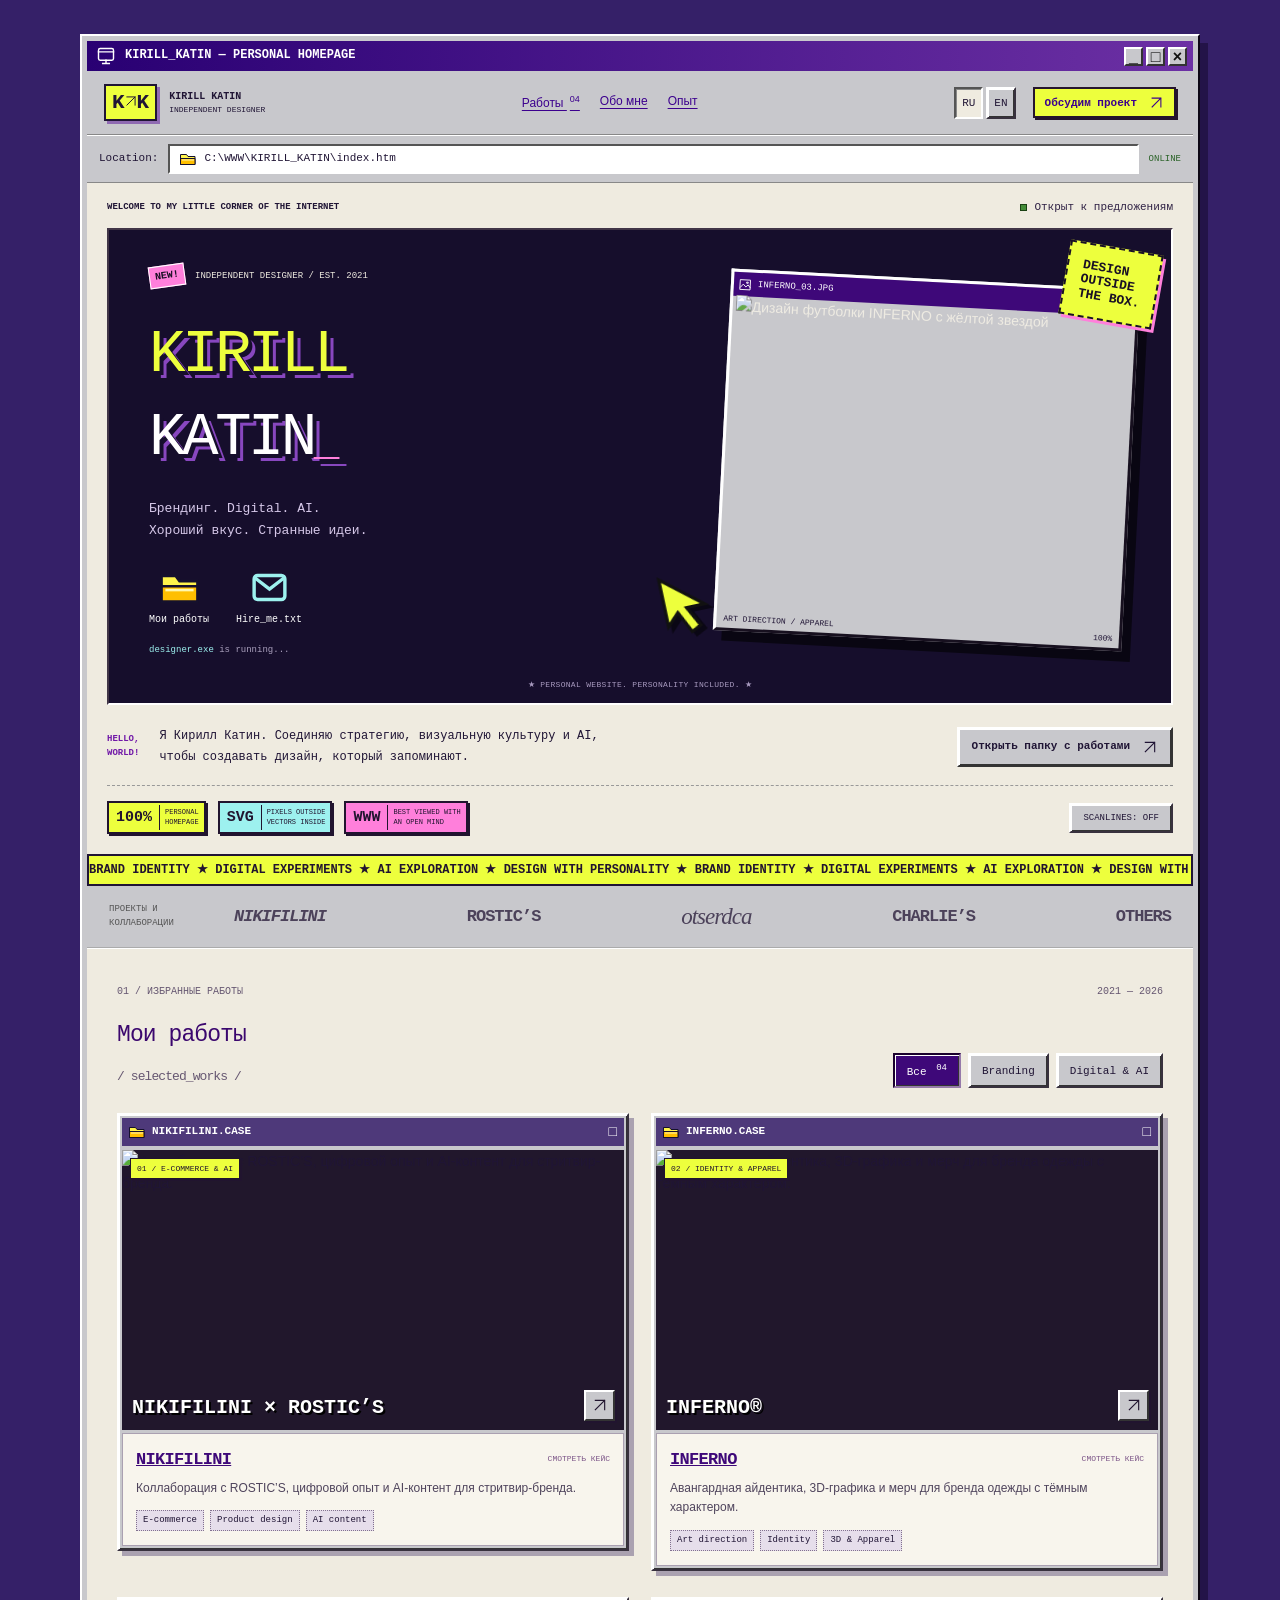
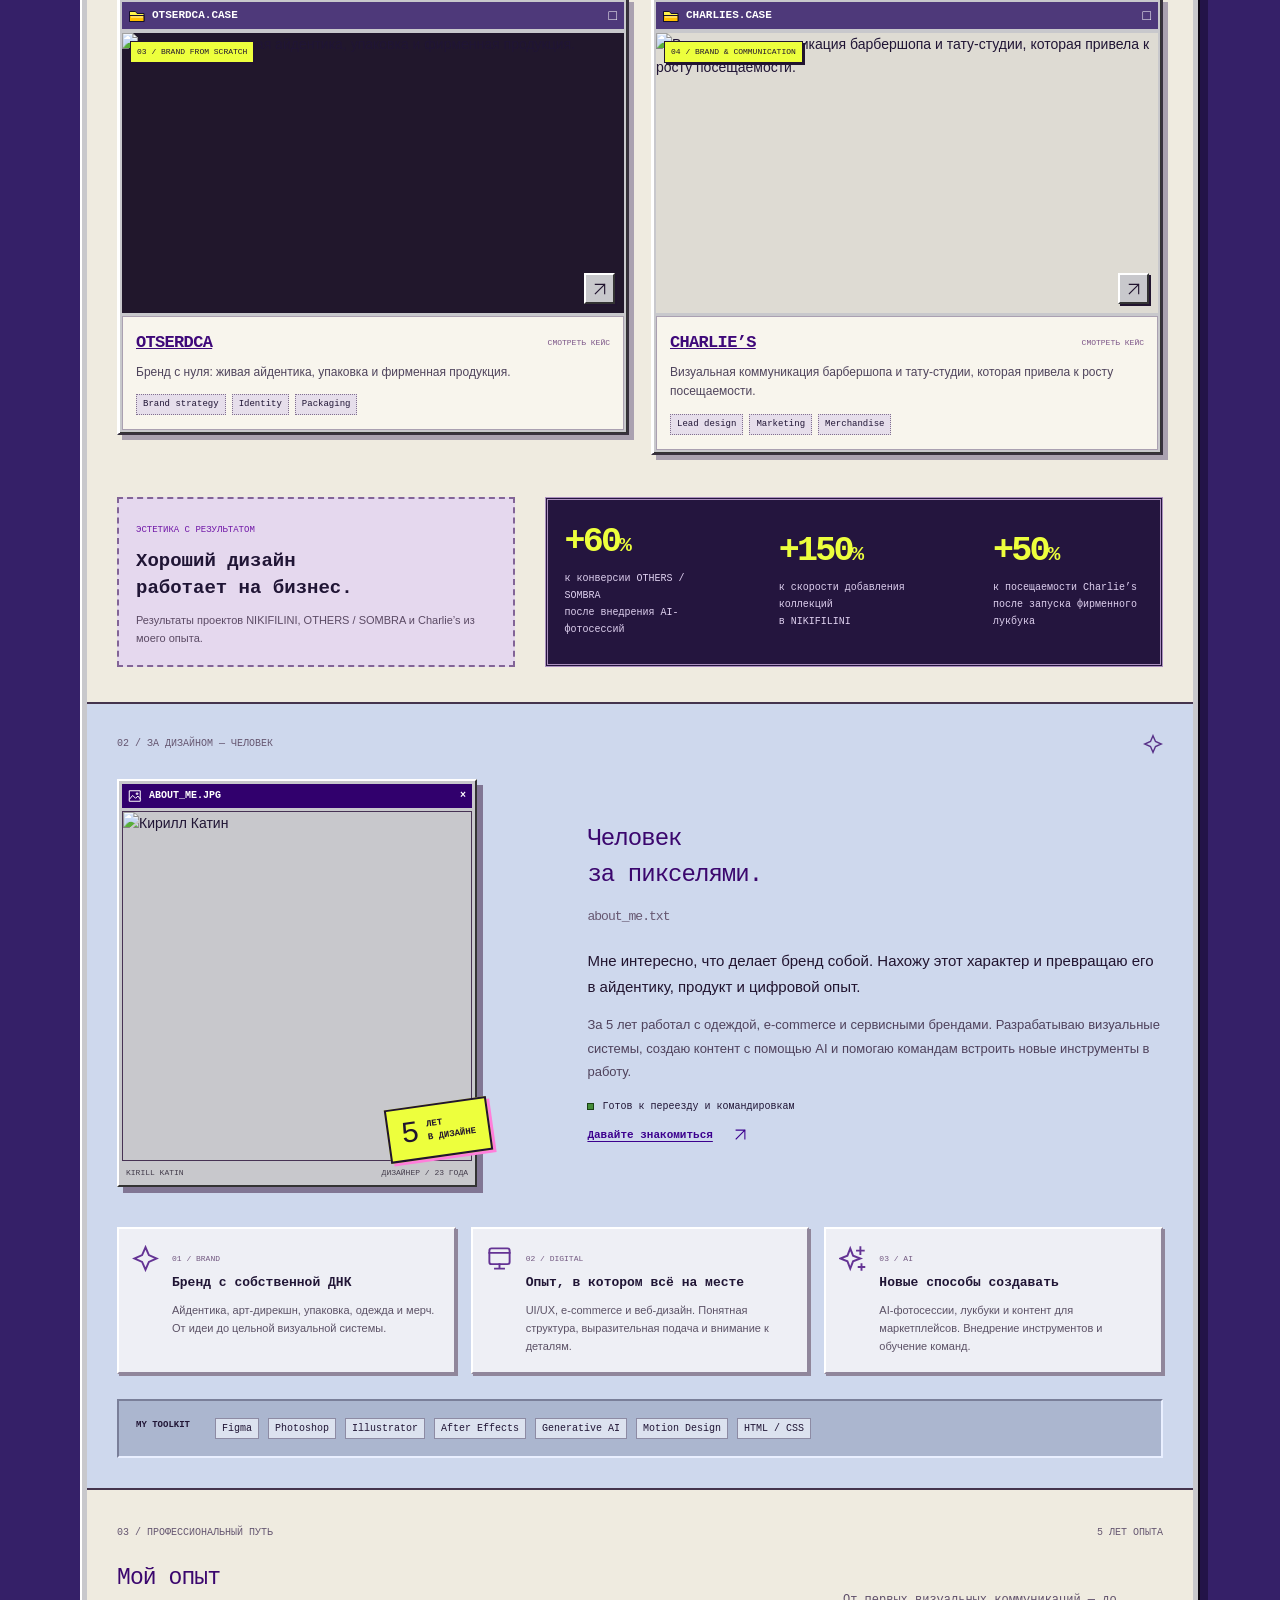
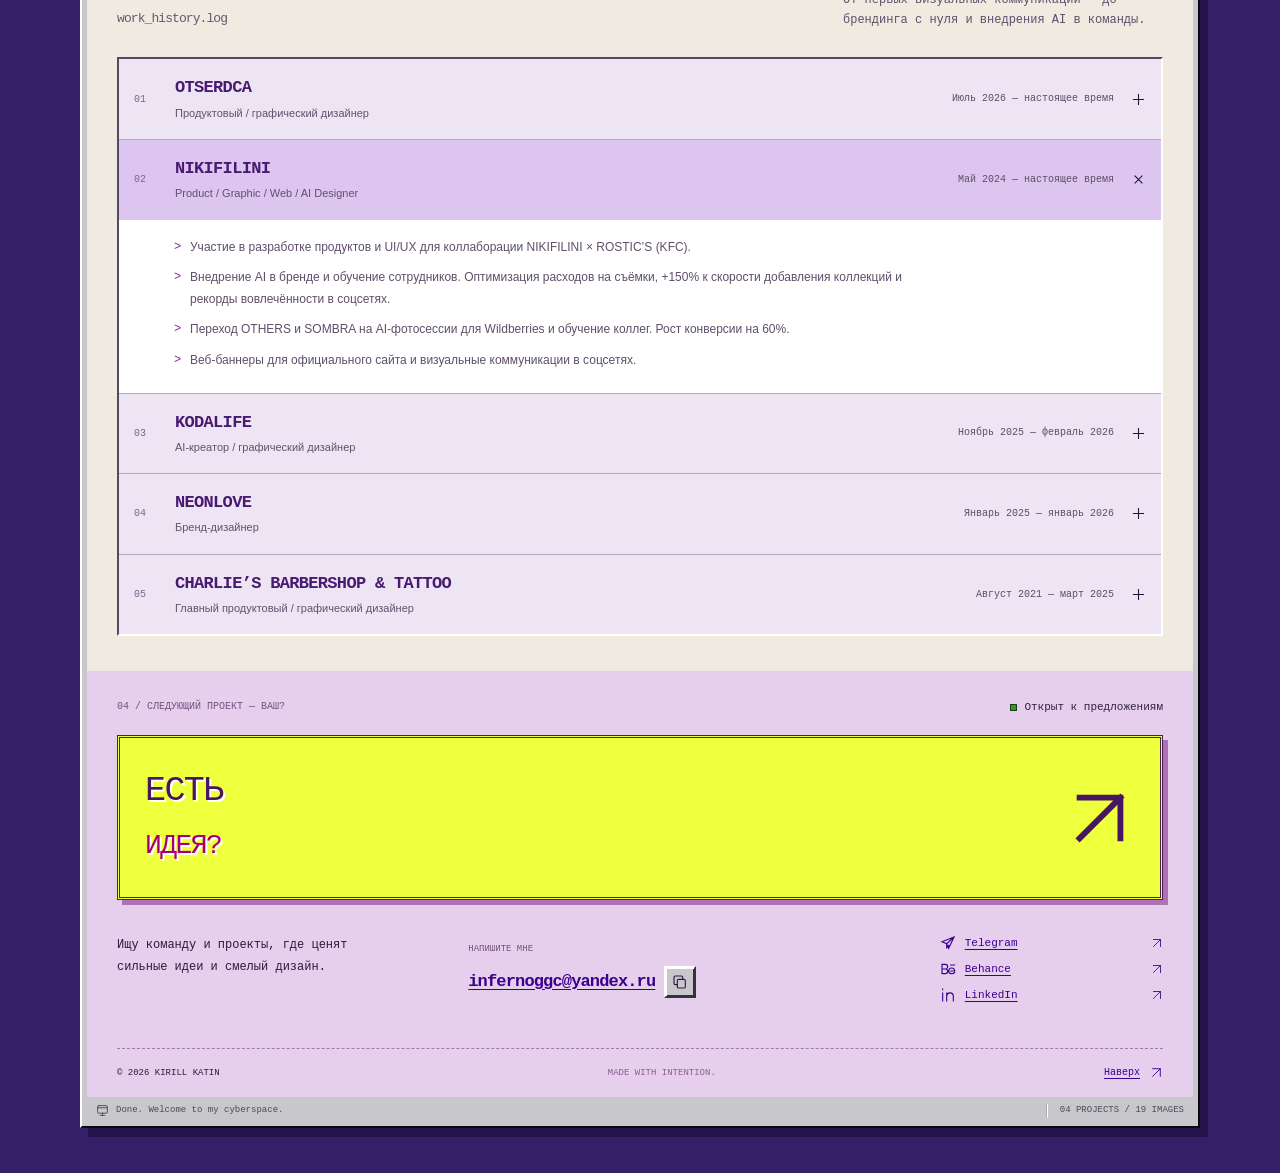
==== commit 312f0a8f: "Add files via upload" ====
--- a/index.html
+++ b/index.html
@@ -1,645 +1,82 @@
-<!DOCTYPE html>
-<html lang="ru">
-<head>
-  <meta charset="UTF-8">
-  <meta name="viewport" content="width=device-width, initial-scale=1.0">
-  <title>KIRILL KATIN — Product, Brand &amp; AI Designer</title>
-  
-  <link rel="stylesheet" href="styles.css">
-
-</head>
-<body>
-  <div class="scroll-progress" aria-hidden="true"></div>
-  <a class="skip-link" href="#work">К проектам / Skip to projects</a>
-
-  <!-- HEADER -->
-  <header>
-    <div class="container">
-      <nav>
-        <a href="#top" class="logo" aria-label="Kirill Katin — home">K<span class="logo-dot">.</span>K<span class="logo-name">KIRILL KATIN<br>INDEPENDENT DESIGNER</span></a>
-
-        <ul class="nav-links">
-          <li><a href="#work" data-i18n="nav_work">Кейсы</a></li>
-          <li><a href="#experience" data-i18n="nav_experience">Опыт работы</a></li>
-          <li><a href="#about" data-i18n="nav_about">Обо мне</a></li>
-          <li><a href="#contact" data-i18n="nav_contact">Контакты</a></li>
-        </ul>
-
-        <!-- LANG SWITCHER -->
-        <div class="lang-switcher">
-          <button class="lang-btn active" id="btn-ru" onclick="setLanguage('ru')">RU</button>
-          <button class="lang-btn" id="btn-en" onclick="setLanguage('en')">EN</button>
-        </div>
-      </nav>
-    </div>
-  </header>
-
-  <main>
-  <section class="hero" id="top">
-    <div class="container">
-      <div class="hero-topline"><span>INDEPENDENT DESIGNER / PORTFOLIO 2026</span><span class="availability"><i></i><span data-i18n="available">Открыт к проектам</span></span></div>
-      <div class="hero-layout">
-        <div class="hero-copy">
-          <div class="hero-kicker"><span class="mini-star">✳</span> BRAND. DIGITAL. AI.</div>
-          <h1 class="hero-title">KIRILL<br><span>KATIN<span class="title-dot">.</span></span></h1>
-          <p class="hero-desc" data-i18n="hero_new_desc">Создаю визуальный характер брендов. От первой идеи — до цифрового опыта, который хочется запомнить.</p>
-          <a href="#work" class="hero-cta"><span data-i18n="hero_cta">Смотреть проекты</span><span class="button-arrow">↗</span></a>
-        </div>
-        <div class="hero-art" aria-label="Selected design work">
-          <div class="art-grid" aria-hidden="true"></div>
-          <figure class="art-photo photo-back"><img src="images/inferno-gallery-2.jpg" alt="Дизайн одежды INFERNO"><figcaption>INFERNO / APPAREL</figcaption></figure>
-          <figure class="art-photo photo-front"><img src="images/brand-others.jpg" alt="ИИ-фотосессия OTHERS"><figcaption>OTHERS / AI EXPLORATION</figcaption></figure>
-          <div class="art-sticker" aria-hidden="true">GOOD<br>DESIGN<br>FEELS<br>SOMETHING.</div>
-          <svg class="hero-star" viewbox="0 0 100 100" aria-hidden="true"><path d="M50 0 58 31 79 10 69 40 100 42 73 55 94 79 63 69 58 100 45 73 21 94 31 63 0 58 27 45 6 21 37 31Z" fill="currentColor"></path></svg>
-          <span class="art-caption">IDEAS → IDENTITIES → EXPERIENCES</span>
-        </div>
-      </div>
-      <div class="hero-bottom"><span data-i18n="hero_bottom">5 лет опыта. Один фокус — сильный дизайн.</span><a href="#work" class="scroll-cue"><span data-i18n="scroll_label">Листай, дальше интереснее</span> ↓</a></div>
-    </div>
-  </section>
-  <div class="marquee" aria-hidden="true"><div class="marquee-track">BRAND IDENTITY <span>✳</span> DIGITAL EXPERIENCE <span>✳</span> ART DIRECTION <span>✳</span> AI EXPLORATION <span>✳</span> BRAND IDENTITY <span>✳</span> DIGITAL EXPERIENCE <span>✳</span> ART DIRECTION <span>✳</span> AI EXPLORATION <span>✳</span></div></div>
-  <!-- CASES OVERVIEW GRID -->
-  <section class="cases-overview" id="work">
-    <div class="container">
-      <div class="section-heading"><div><span class="eyebrow" data-i18n="selected_label">01 / ИЗБРАННЫЕ РАБОТЫ</span><h2 data-i18n="selected_title">Меньше слов.<br>Больше характера.</h2></div><span class="work-count">(04)</span></div>
-      <div class="work-toolbar"><p data-i18n="work_intro">Разные задачи. Один подход: сделать заметно.</p><div class="filters" role="group" aria-label="Project filters"><button class="filter active" data-filter="all" aria-pressed="true" data-i18n="filter_all">Все работы</button><button class="filter" data-filter="brand" aria-pressed="false">Branding</button><button class="filter" data-filter="digital" aria-pressed="false">Digital &amp; AI</button></div></div>
-      <div class="cases-grid" id="cases-grid">
-        <!-- JS Dynamic Cases Grid -->
-      </div>
-    </div>
-  </section>
-
-  <!-- FULL CASE SHOWCASE SECTIONS -->
-  <div class="full-cases-wrapper">
-    <div class="container">
-
-      <!-- CASE 1: NIKIFILINI -->
-      <section class="case-detail-section" id="case-nikifilini">
-        <div class="case-detail-header">
-          <span class="case-detail-category">01 / E-COMMERCE, PRODUCT &amp; AI DESIGN</span>
-          <h2 class="case-detail-title">NIKIFILINI</h2>
-          <p class="case-detail-subtitle" data-i18n="c1_subtitle">Разработка продуктов, UI/UX для громких коллабораций (KFC / ROSTIC'S), рекордные ИИ-фотосессии в соцсетях и масштабирование ИИ-контента на дочерние бренды OTHERS и SOMBRA.</p>
-        </div>
-
-        <div class="case-meta-grid">
-          <div class="meta-item">
-            <h4 data-i18n="meta_role">Роль</h4>
-            <p>Product / UI/UX / AI Designer</p>
-          </div>
-          <div class="meta-item">
-            <h4 data-i18n="meta_scope">Результат</h4>
-            <p>Коллаборация ROSTIC'S / Внедрение ИИ-фотосессий</p>
-          </div>
-          <div class="meta-item">
-            <h4 data-i18n="meta_style">Стиль</h4>
-            <p>Streetwear / Cyberpunk / AI Photorealism</p>
-          </div>
-        </div>
-
-        <!-- ИНТЕРАКТИВНЫЙ БЛОК NIKIFILINI -->
-        <div class="sub-projects-grid">
-          
-          <!-- ПУНКТ 1: ROSTIC'S / KFC COLLAB -->
-          <article class="sub-card full-width">
-            <div class="sub-card-img" style="background-image: url('images/nikifilini-rostics.jpg');"></div>
-            <a class="sub-card-content sub-card-destination" href="https://nikifilini.com/product-category/rostic-s/?utm_source=telegram&amp;utm_medium=channel&amp;utm_content=11_09_25&amp;utm_campaign=post" target="_blank" rel="noopener">
-              <div class="sub-card-title">
-                <span data-i18n="nik_collab_title">Коллаборация NIKIFILINI x ROSTIC'S (KFC)</span>
-                <span>↗</span>
-              </div>
-              <p class="sub-card-desc" data-i18n="nik_collab_desc">Участвовал в разработке продуктов и UI/UX для эксклюзивного лимитированного дропа NIKIFILINI x ROSTIC'S (KFC).</p>
-              <div class="sub-card-link-btn" data-i18n="nik_link_store">Перейти к дропу на сайте →</div>
-            </a>
-          </article>
-
-          <!-- ПУНКТ 2: РЕКОРДЫ В СОЦСЕТЯХ -->
-          <article class="sub-card">
-            <div class="sub-card-img" style="background-image: url('images/nikifilini-ai-records.jpg');"></div>
-            <a class="sub-card-content sub-card-destination" href="https://t.me/nikifilini/7595" target="_blank" rel="noopener">
-              <div class="sub-card-title">
-                <span data-i18n="nik_records_title">Рекорды активности на ИИ-фотосессиях</span>
-                <span>↗</span>
-              </div>
-              <p class="sub-card-desc" data-i18n="nik_records_desc">Создание генеративных ИИ-образцов и лукбуков, побивших рекорды по вовлеченности, реакциям и охвату в соцсетях бренда.</p>
-              <div class="sub-card-link-btn" data-i18n="nik_link_tg">Смотреть пост в Telegram →</div>
-            </a>
-          </article>
-
-          <!-- ПУНКТ 3: ВЕБ-БАННЕРЫ -->
-          <article class="sub-card">
-            <div class="sub-card-img" style="background-image: url('images/nikifilini-banners.jpg');"></div>
-            <a class="sub-card-content sub-card-destination" href="https://t.me/nikifilini" target="_blank" rel="noopener">
-              <div class="sub-card-title">
-                <span data-i18n="nik_banners_title">Дизайн баннеров для сайта и соцсетей</span>
-                <span>↗</span>
-              </div>
-              <p class="sub-card-desc" data-i18n="nik_banners_desc">Разработка главной визуальной коммуникации, промо-баннеров для e-commerce магазина и анонсов дропов в социальных сетях.</p>
-              <div class="sub-card-link-btn" data-i18n="nik_link_channel">Перейти в канал NIKIFILINI →</div>
-            </a>
-          </article>
-
-          <!-- ПУНКТ 4: OTHERS И SOMBRA -->
-          <div class="sub-card full-width" style="cursor: default;">
-            <div class="sub-card-content">
-              <div class="sub-card-title" data-i18n="nik_subs_title">Масштабирование ИИ в дочерние бренды (OTHERS &amp; SOMBRA)</div>
-              <p class="sub-card-desc" data-i18n="nik_subs_desc">Организовал полный переход на разработку фотосессий в ИИ и обучил сотрудников в дочерних брендах компании для маркетплейсов Wildberries (рост конверсии на +60%).</p>
-              
-              <div class="brand-links-flex">
-                <div class="brand-link-box">
-                  <div class="brand-thumb" style="background-image: url('images/brand-others.jpg');"></div>
-                  <a class="brand-destination" href="https://www.wildberries.ru/brands/others" target="_blank" rel="noopener">
-                    <div style="font-weight: 700;">OTHERS</div>
-                    <div style="font-size: 0.8rem; color: var(--muted);" data-i18n="wb_brand">Бренд на Wildberries ↗</div>
-                  </a>
-                </div>
-
-                <div class="brand-link-box">
-                  <div class="brand-thumb" style="background-image: url('images/brand-sombra.jpg');"></div>
-                  <a class="brand-destination" href="https://www.wildberries.ru/brands/310905528-sombra" target="_blank" rel="noopener">
-                    <div style="font-weight: 700;">SOMBRA</div>
-                    <div style="font-size: 0.8rem; color: var(--muted);" data-i18n="wb_brand">Бренд на Wildberries ↗</div>
-                  </a>
-                </div>
-              </div>
-            </div>
-          </div>
-
-        </div>
-      </section>
-
-      <!-- CASE 2: INFERNO -->
-      <section class="case-detail-section" id="case-inferno">
-        <div class="case-detail-header">
-          <span class="case-detail-category">02 / BRAND IDENTITY &amp; 3D</span>
-          <h2 class="case-detail-title">INFERNO</h2>
-          <p class="case-detail-subtitle" data-i18n="c2_subtitle">Концептуальная айдентика авангардной бренд-линейки, 3D-графика и цифровая презентация.</p>
-          
-          <a href="http://inferno-paralyzed.ru.tilda.ws/" target="_blank" rel="noopener" class="case-site-link">
-            <span data-i18n="link_visit_site">Перейти на сайт ↗</span>
-          </a>
-        </div>
-
-        <div class="case-meta-grid">
-          <div class="meta-item">
-            <h4 data-i18n="meta_role">Роль</h4>
-            <p>Art Direction &amp; Brand Identity</p>
-          </div>
-          <div class="meta-item">
-            <h4 data-i18n="meta_scope">Задачи</h4>
-            <p>Branding, 3D Assets, Merchandise</p>
-          </div>
-          <div class="meta-item">
-            <h4 data-i18n="meta_style">Стиль</h4>
-            <p>Avant-Garde / High Fashion / Dark Minimal</p>
-          </div>
-        </div>
-
-        <div class="case-gallery">
-          <div class="gallery-img full-width" style="background-image: url('images/inferno-gallery-1.jpg');"></div>
-          <div class="gallery-img" style="background-image: url('images/inferno-gallery-2.jpg');"></div>
-          <div class="gallery-img" style="background-image: url('images/inferno-gallery-3.jpg');"></div>
-        </div>
-      </section>
-
-      <!-- CASE 3: OTSERDCA -->
-      <section class="case-detail-section" id="case-otserdca">
-        <div class="case-detail-header">
-          <span class="case-detail-category">03 / PRODUCT BRANDING FROM SCRATCH</span>
-          <h2 class="case-detail-title">OTSERDCA</h2>
-          <p class="case-detail-subtitle" data-i18n="c3_subtitle">Разработка полного брендинга компании с нуля, упаковочных решений и айдентики продукции.</p>
-          
-          <a href="https://otserdca.com/" target="_blank" rel="noopener" class="case-site-link">
-            <span data-i18n="link_visit_site">Перейти на сайт ↗</span>
-          </a>
-        </div>
-
-        <div class="case-meta-grid">
-          <div class="meta-item">
-            <h4 data-i18n="meta_role">Роль</h4>
-            <p>Product &amp; Graphic Designer</p>
-          </div>
-          <div class="meta-item">
-            <h4 data-i18n="meta_scope">Задачи</h4>
-            <p>Brand Identity from Scratch, Packaging</p>
-          </div>
-          <div class="meta-item">
-            <h4 data-i18n="meta_style">Стиль</h4>
-            <p>Modern Minimal / Contemporary Brand</p>
-          </div>
-        </div>
-
-        <div class="case-gallery">
-          <div class="gallery-img full-width" style="background-image: url('images/otserdca-gallery-1.jpg');"></div>
-          <div class="gallery-img" style="background-image: url('images/otserdca-gallery-2.jpg');"></div>
-          <div class="gallery-img" style="background-image: url('images/otserdca-gallery-3.jpg');"></div>
-        </div>
-      </section>
-
-      <!-- CASE 4: CHARLIES BARBERSHOP & TATTOO -->
-      <section class="case-detail-section" id="case-charlies">
-        <div class="case-detail-header">
-          <span class="case-detail-category">04 / LEAD GRAPHIC &amp; BRAND DESIGN</span>
-          <h2 class="case-detail-title">CHARLIES BARBERSHOP &amp; TATTOO</h2>
-          <p class="case-detail-subtitle" data-i18n="c4_subtitle">Рост заказов мастеров на +35% и увеличение общей посещаемости салона на +50% через дизайн лукбуков и маркетинг.</p>
-          
-          <div style="display: flex; gap: 1rem; flex-wrap: wrap; margin-top: 1.5rem;">
-            <a href="http://inferno-paralyzed.ru.tilda.ws/" target="_blank" rel="noopener" class="case-site-link">
-              <span data-i18n="link_charlies_site">Перейти на сайт (контент внизу страницы) ↗</span>
-            </a>
-            <a href="https://vk.ru/mr.charlies" target="_blank" rel="noopener" class="case-site-link" style="background: rgba(255, 255, 255, 0.02);">
-              <span data-i18n="link_visit_vk">Группа ВКонтакте ↗</span>
-            </a>
-          </div>
-        </div>
-
-        <div class="case-meta-grid">
-          <div class="meta-item">
-            <h4 data-i18n="meta_role">Роль</h4>
-            <p>Lead Product / Graphic Designer</p>
-          </div>
-          <div class="meta-item">
-            <h4 data-i18n="meta_scope">Результат</h4>
-            <p>+50% клиентопоток / Коллаборация RobRoyBar</p>
-          </div>
-          <div class="meta-item">
-            <h4 data-i18n="meta_style">Стиль</h4>
-            <p>Neo-Traditional / Dark Craft / Apparel</p>
-          </div>
-        </div>
-
-        <div class="case-gallery">
-          <div class="gallery-img full-width" style="background-image: url('images/charlies-gallery-1.jpg');"></div>
-          <div class="gallery-img" style="background-image: url('images/charlies-gallery-2.jpg');"></div>
-          <div class="gallery-img" style="background-image: url('images/charlies-gallery-3.jpg');"></div>
-        </div>
-      </section>
-
-    </div>
-  </div>
-
-  <!-- WORK EXPERIENCE SECTION -->
-  <section class="experience-section" id="experience">
-    <div class="container">
-      <span class="eyebrow" data-i18n="experience_label">02 / ОПЫТ</span><h2 class="section-title" data-i18n="exp_title">Опыт работы — 5 лет</h2>
-
-      <div class="timeline">
-
-        <!-- 1. OTSERDCA -->
-        <div class="timeline-item">
-          <div class="timeline-header">
-            <div>
-              <div class="timeline-company">OTSERDCA</div>
-              <div class="timeline-role" data-i18n="exp1_role">Продуктовый / графический дизайнер</div>
-            </div>
-            <span class="timeline-period" data-i18n="exp1_period">Июль 2026 — настоящее время</span>
-          </div>
-          <ul class="timeline-bullets">
-            <li data-i18n="exp1_b1">Разработка полного брендинга компании с нуля (одежда, сувенирная продукция, PR).</li>
-          </ul>
-        </div>
-
-        <!-- 2. NIKIFILINI -->
-        <div class="timeline-item">
-          <div class="timeline-header">
-            <div>
-              <div class="timeline-company">NIKIFILINI</div>
-              <div class="timeline-role" data-i18n="exp2_role">Продуктовый / Графический / Веб / ИИ-дизайнер</div>
-            </div>
-            <span class="timeline-period" data-i18n="exp2_period">Май 2024 — настоящее время (2 года 4 мес)</span>
-          </div>
-          <ul class="timeline-bullets">
-            <li data-i18n="exp2_b1">Участвовал в разработке продуктов и UI/UX для коллаборации NIKIFILINI x ROSTIC'S (KFC).</li>
-            <li data-i18n="exp2_b2">Внедрил использование ИИ в бренде и обучил сотрудников. Оптимизировал расходы компании на фотосъемки для лукбуков и увеличил скорость добавления коллекций на 150%. Установил рекорды по вовлеченности.</li>
-            <li data-i18n="exp2_b3">Организовал полный переход на разработку ИИ-фотосессий и обучение коллег в дочерних брендах OTHERS и SOMBRA на Wildberries (+60% к конверсии).</li>
-            <li data-i18n="exp2_b4">Разработка веб-баннеров для официального сайта и социальных сетей.</li>
-          </ul>
-        </div>
-
-        <!-- 3. KODALIFE -->
-        <div class="timeline-item">
-          <div class="timeline-header">
-            <div>
-              <div class="timeline-company">KODALIFE</div>
-              <div class="timeline-role" data-i18n="exp3_role">AI-Креатор + Графический дизайнер</div>
-            </div>
-            <span class="timeline-period" data-i18n="exp3_period">Ноябрь 2025 — Февраль 2026 (4 мес)</span>
-          </div>
-          <ul class="timeline-bullets">
-            <li data-i18n="exp3_b1">Разработка и генерация ИИ-контента для товарных карточек на площадках OZON и Wildberries.</li>
-            <li data-i18n="exp3_b2">Инициация новых визуальных идей и создание структурированного брендбука.</li>
-          </ul>
-        </div>
-
-        <!-- 4. NEONLOVE -->
-        <div class="timeline-item">
-          <div class="timeline-header">
-            <div>
-              <div class="timeline-company">NEONLOVE</div>
-              <div class="timeline-role" data-i18n="exp4_role">Бренд-дизайнер</div>
-            </div>
-            <span class="timeline-period" data-i18n="exp4_period">Январь 2025 — Январь 2026 (1 год 1 мес)</span>
-          </div>
-          <ul class="timeline-bullets">
-            <li data-i18n="exp4_b1">Разработал логотип и фирменный стиль розничной сети одежды и аксессуаров.</li>
-            <li data-i18n="exp4_b2">Разработал карточки товаров для маркетплейсов, повысившие конверсию и видимость в ленте.</li>
-            <li data-i18n="exp4_b3">Предложил и реализовал маркетинговые идеи для новых продуктов, что повысило выручку компании на 100%.</li>
-          </ul>
-        </div>
-
-        <!-- 5. CHARLIE'S BARBERSHOP & TATTOO -->
-        <div class="timeline-item">
-          <div class="timeline-header">
-            <div>
-              <div class="timeline-company">Charlie’s Barbershop &amp; Tattoo</div>
-              <div class="timeline-role" data-i18n="exp5_role">Главный продуктовый / графический дизайнер</div>
-            </div>
-            <span class="timeline-period" data-i18n="exp5_period">Август 2021 — Март 2025 (3 года 8 мес)</span>
-          </div>
-          <ul class="timeline-bullets">
-            <li data-i18n="exp5_b1">Увеличил количество заказов у парикмахеров на +35% за счет ежедневных Stories и промо-кампаний.</li>
-            <li data-i18n="exp5_b2">Создал фирменный лукбук, повысивший посещаемость на +50%.</li>
-            <li data-i18n="exp5_b3">Проект коллаборации Charlie's x RobRoyBar (автобус для вечеринок и мерч).</li>
-          </ul>
-        </div>
-
-      </div>
-    </div>
-  </section>
-
-  <!-- ABOUT & SKILLS SECTION -->
-  <section class="about-section" id="about">
-    <div class="container">
-      <div class="about-grid">
-        
-        <div class="avatar-wrapper">
-          <img src="images/avatar.jpg" alt="Катин Кирилл" class="avatar-img">
-        </div>
-
-        <div class="about-text">
-          <span class="eyebrow" data-i18n="about_label">03 / ЧЕЛОВЕК ЗА ДИЗАЙНОМ</span><h2 class="section-title" data-i18n="about_title">Катин Кирилл Сергеевич</h2>
-          <p data-i18n="about_p1">23 года. Дизайнер с 5-летним опытом в продуктовом, бренд-, веб- и ИИ-дизайне. Готов к переезду и командировкам.</p>
-          <p data-i18n="about_p2">Специализируюсь на создании коммерчески успешных дизайн-систем, внедрении нейросетей в бренд-процессы и брендинге стритвир-одежды.</p>
-          
-          <h3 class="skills-title" data-i18n="skills_title">Ключевые навыки</h3>
-          <div class="skills-tags">
-            <span class="skill-badge">Figma</span>
-            <span class="skill-badge">Adobe Photoshop</span>
-            <span class="skill-badge">Adobe Illustrator</span>
-            <span class="skill-badge">Adobe After Effects</span>
-            <span class="skill-badge">ИИ / Artificial Intelligence</span>
-            <span class="skill-badge">Моушн-дизайн</span>
-            <span class="skill-badge">Анализ ЦА</span>
-            <span class="skill-badge">Веб-дизайн &amp; HTML</span>
-            <span class="skill-badge">Дизайн одежды &amp; Мерч</span>
-          </div>
-        </div>
-
-      </div>
-    </div>
-  </section>
-
-  </main>
-  <!-- FOOTER & CONTACTS -->
-  <footer id="contact">
-    <div class="container">
-      <span class="eyebrow" data-i18n="contact_label">04 / СОЗДАДИМ ЧТО-ТО КЛАССНОЕ</span><h2 class="contact-title" data-i18n="contact_title">Есть проект? Обсудим!</h2>
-      
-      <div class="email-row"><a href="mailto:infernoggc@yandex.ru" class="contact-email">infernoggc@yandex.ru ↗</a><button class="copy-email" data-i18n="copy_email">Скопировать email</button></div><p class="copy-status" role="status" aria-live="polite"></p>
-      
-      <div class="socials">
-        <a href="https://t.me/infernodesign" target="_blank" rel="noopener">Telegram</a>
-        <a href="https://www.behance.net/lemonacepalec" target="_blank" rel="noopener">Behance</a>
-        <a href="https://www.linkedin.com/in/kirill-katin-ba4b74342?utm_source=share_via&amp;utm_content=profile&amp;utm_medium=member_ios" target="_blank" rel="noopener">LinkedIn</a>
-      </div>
-
-      <div class="footer-bottom"><p class="copyright">© <span id="year"></span> KIRILL KATIN DESIGN. ALL RIGHTS RESERVED.</p><a href="#top" data-i18n="back_top">Наверх ↑</a></div>
-    </div>
-  </footer>
-
-  <!-- JAVASCRIPT -->
-  <script>
-    document.getElementById('year').innerText = new Date().getFullYear();
-
-    const casesData = [
-      {
-        id: 'nikifilini',
-        targetId: 'case-nikifilini',
-        bgImage: 'images/nikifilini-cover.jpg',
-        title: 'NIKIFILINI',
-        tags: ['ROSTIC\'S Collab', 'E-Commerce', 'AI Design', 'OTHERS & SOMBRA'],
-        ru: {
-          shortDesc: 'Разработка ROSTIC\'S (KFC) коллаборации, ИИ-фотосессий и оптимизация производства и внедрение ИИ в OTHERS & SOMBRA.'
-        },
-        en: {
-          shortDesc: 'ROSTIC\'S (KFC) collab UI/UX, viral AI lookbooks & streamlined production & AI scaling to OTHERS & SOMBRA.'
-        }
-      },
-      {
-        id: 'inferno',
-        targetId: 'case-inferno',
-        bgImage: 'images/inferno-cover.jpg',
-        title: 'INFERNO',
-        tags: ['Visual Identity', '3D Graphics', 'Apparel'],
-        ru: {
-          shortDesc: 'Айдентика темной авангардной линейки одежды, 3D-графика и концепт цифрового лукбука.'
-        },
-        en: {
-          shortDesc: 'Dark avant-garde apparel line branding, 3D assets, and digital lookbook concept.'
-        }
-      },
-      {
-        id: 'otserdca',
-        targetId: 'case-otserdca',
-        bgImage: 'images/otserdca-cover.jpg',
-        title: 'OTSERDCA',
-        tags: ['Product Branding', 'Packaging', 'Merch'],
-        ru: {
-          shortDesc: 'Разработка брендинга компании с нуля, дизайн упаковки и фирменная продукция.'
-        },
-        en: {
-          shortDesc: 'Full company branding from scratch, custom packaging & merchandise identity.'
-        }
-      },
-      {
-        id: 'charlies',
-        targetId: 'case-charlies',
-        bgImage: 'images/charlies-cover.jpg',
-        title: 'CHARLIES BARBERSHOP & TATTOO',
-        tags: ['Lead Design', 'Spatial', 'Marketing', 'Apparel'],
-        ru: {
-          shortDesc: 'Рост заказов мастеров на +35% и повышение общей посещаемости салона на +50%.'
-        },
-        en: {
-          shortDesc: '+35% appointment growth and +50% total customer traffic increase via branding.'
-        }
-      }
-    ];
-
-    const i18n = {
-      ru: {
-        nav_work: 'Кейсы',
-        nav_experience: 'Опыт работы',
-        nav_about: 'Обо мне',
-        nav_contact: 'Контакты',
-        hero_tag1: 'Product & Brand Designer',
-        hero_tag2: 'AI Creator',
-        hero_status: '23 года • 5 лет опыта • Готов к переезду',
-        hero_desc: 'Разрабатываю продуктовый брендинг, e-commerce UI/UX, дизайн одежды и генеративный ИИ-контент с доказанной эффективностью (оптимизация процессов и рост выручки).',
-        hero_cta: 'Смотреть проекты ↓',
-        meta_role: 'Роль',
-        meta_scope: 'Результат / Задачи',
-        meta_style: 'Стиль',
-        c1_subtitle: 'Разработка продуктов, UI/UX для громких коллабораций (KFC / ROSTIC\'S), рекордные ИИ-фотосессии в соцсетях и масштабирование ИИ-контента на дочерние бренды OTHERS и SOMBRA.',
-        nik_collab_title: 'Коллаборация NIKIFILINI x ROSTIC\'S (KFC)',
-        nik_collab_desc: 'Участвовал в разработке продуктов и UI/UX для эксклюзивного лимитированного дропа NIKIFILINI x ROSTIC\'S (KFC).',
-        nik_link_store: 'Перейти к дропу на сайте →',
-        nik_records_title: 'Рекорды активности на ИИ-фотосессиях',
-        nik_records_desc: 'Создание генеративных ИИ-образцов и лукбуков, побивших рекорды по вовлеченности, реакциям и охвату в соцсетях бренда.',
-        nik_link_tg: 'Смотреть пост в Telegram →',
-        nik_banners_title: 'Дизайн баннеров для сайта и соцсетей',
-        nik_banners_desc: 'Разработка главной визуальной коммуникации, промо-баннеров для e-commerce магазина и анонсов дропов в социальных сетях.',
-        nik_link_channel: 'Перейти в канал NIKIFILINI →',
-        nik_subs_title: 'Масштабирование ИИ в дочерние бренды (OTHERS & SOMBRA)',
-        nik_subs_desc: 'Организовал полный переход на разработку фотосессий в ИИ и обучил сотрудников в дочерних брендах компании для маркетплейсов Wildberries (рост конверсии на +60%).',
-        wb_brand: 'Бренд на Wildberries ↗',
-        c2_subtitle: 'Концептуальная айдентика авангардной бренд-линейки, 3D-графика и цифровая презентация.',
-        c3_subtitle: 'Разработка полного брендинга компании с нуля, упаковочных решений и айдентики продукции.',
-        c4_subtitle: 'Рост заказов мастеров на +35% и увеличение общей посещаемости салона на +50% через дизайн лукбуков и маркетинг.',
-        link_visit_site: 'Перейти на сайт ↗',
-        link_visit_vk: 'Группа ВКонтакте ↗',
-        link_charlies_site: 'Перейти на сайт (контент внизу страницы) ↗',
-        exp_title: 'Опыт работы — 5 лет',
-        exp1_role: 'Продуктовый / графический дизайнер',
-        exp1_period: 'Июль 2026 — настоящее время',
-        exp1_b1: 'Разработка полного брендинга компании с нуля (одежда, сувенирная продукция, PR).',
-        exp2_role: 'Продуктовый / Графический / Веб / ИИ-дизайнер',
-        exp2_period: 'Май 2024 — настоящее время (2 года 4 мес)',
-        exp2_b1: 'Участвовал в разработке продуктов и UI/UX для коллаборации NIKIFILINI x ROSTIC\'S (KFC).',
-        exp2_b2: 'Внедрил использование ИИ в бренде и обучил сотрудников. Оптимизировал расходы компании на фотосъемки и увеличил скорость добавления коллекций на 150%. Установил рекорды по вовлеченности.',
-        exp2_b3: 'Организовал полный переход на разработку ИИ-фотосессий и обучение коллег в дочерних брендах OTHERS и SOMBRA на Wildberries (+60% к конверсии).',
-        exp2_b4: 'Разработка веб-баннеров для официального сайта и социальных сетей.',
-        exp3_role: 'AI-Креатор + Графический дизайнер',
-        exp3_period: 'Ноябрь 2025 — Февраль 2026 (4 мес)',
-        exp3_b1: 'Разработка и генерация ИИ-контента для товарных карточек на OZON и Wildberries.',
-        exp3_b2: 'Инициация новых визуальных идей и создание брендбука.',
-        exp4_role: 'Бренд-дизайнер',
-        exp4_period: 'Январь 2025 — Январь 2026 (1 год 1 мес)',
-        exp4_b1: 'Разработал логотип и фирменный стиль розничной сети одежды.',
-        exp4_b2: 'Разработал карточки товаров для маркетплейсов, повысившие конверсию и видимость.',
-        exp4_b3: 'Предложил идеи для продвижения и новых продуктов, повысившие выручку на 100%.',
-        exp5_role: 'Главный продуктовый / графический дизайнер',
-        exp5_period: 'Август 2021 — Март 2025 (3 года 8 мес)',
-        exp5_b1: 'Увеличил количество заказов у парикмахеров на +35% за счет ежедневных Stories и промо-кампаний.',
-        exp5_b2: 'Создал фирменный лукбук, повысивший посещаемость на +50%.',
-        exp5_b3: 'Проект коллаборации Charlie\'s x RobRoyBar (автобус для вечеринок и мерч).',
-        about_title: 'Катин Кирилл Сергеевич',
-        about_p1: '23 года. Дизайнер с 5-летним опытом в продуктовом, бренд-, веб- и ИИ-дизайне. Готов к переезду и командировкам.',
-        about_p2: 'Специализируюсь на создании коммерчески успешных дизайн-систем, внедрении нейросетей в бренд-процессы и брендинге стритвир-одежды.',
-        skills_title: 'Ключевые навыки',
-        contact_title: 'Есть проект? Обсудим!'
-      },
-      en: {
-        nav_work: 'Cases',
-        nav_experience: 'Experience',
-        nav_about: 'About',
-        nav_contact: 'Contact',
-        hero_tag1: 'Product & Brand Designer',
-        hero_tag2: 'AI Creator',
-        hero_status: '23 y.o. • 5 Yrs Experience • Ready to Relocate',
-        hero_desc: 'Crafting product branding, e-commerce UI/UX, apparel design, and generative AI content with proven ROI (streamlined production & revenue growth).',
-        hero_cta: 'Explore Projects ↓',
-        meta_role: 'Role',
-        meta_scope: 'Outcome / Scope',
-        meta_style: 'Style',
-        c1_subtitle: 'Product design & UI/UX for NIKIFILINI x ROSTIC\'S (KFC) collaboration, record-breaking AI photoshoots, and AI scaling to OTHERS & SOMBRA brands.',
-        nik_collab_title: 'NIKIFILINI x ROSTIC\'S (KFC) Collaboration',
-        nik_collab_desc: 'Contributed to product design and UI/UX experience for the exclusive NIKIFILINI x ROSTIC\'S (KFC) drop.',
-        nik_link_store: 'View Drop on Official Store →',
-        nik_records_title: 'Record Social Reach on AI Lookbooks',
-        nik_records_desc: 'Generative AI photoshoot creation that broke engagement, reaction, and reach records across brand channels.',
-        nik_link_tg: 'View Telegram Post →',
-        nik_banners_title: 'E-Commerce & Social Banner Design',
-        nik_banners_desc: 'Crafting key visual banners for the official e-commerce store and promotional social media announcements.',
-        nik_link_channel: 'Visit NIKIFILINI Channel →',
-        nik_subs_title: 'AI Scaling to Subsidiary Brands (OTHERS & SOMBRA)',
-        nik_subs_desc: 'Transferred AI photoshoot pipeline and trained creative team for Wildberries subsidiary labels (+60% conversion growth).',
-        wb_brand: 'Brand on Wildberries ↗',
-        c2_subtitle: 'Avant-garde apparel line visual identity, 3D assets, and digital presentation concept.',
-        c3_subtitle: 'Full company branding from scratch, custom packaging solutions, and merchandise design.',
-        c4_subtitle: '+35% appointment growth and +50% customer traffic increase via editorial lookbooks and branding.',
-        link_visit_site: 'Visit Website ↗',
-        link_visit_vk: 'Visit VK Page ↗',
-        link_charlies_site: 'Visit Website (content at the bottom) ↗',
-        exp_title: 'Work Experience — 5 Years',
-        exp1_role: 'Product / Graphic Designer',
-        exp1_period: 'July 2026 — Present',
-        exp1_b1: 'Full company branding from scratch (apparel, merch, promotional materials).',
-        exp2_role: 'Product / Graphic / Web / AI Designer',
-        exp2_period: 'May 2024 — Present (2 yrs 4 mos)',
-        exp2_b1: 'Contributed to product design and UI/UX for NIKIFILINI x ROSTIC\'S (KFC) collaboration.',
-        exp2_b2: 'Integrated generative AI workflow & trained team. Optimized photoshoot production costs, increased drop speed by 150%, and set social engagement records.',
-        exp2_b3: 'Scaled AI photoshoot production and trained staff for subsidiary brands OTHERS and SOMBRA on Wildberries (+60% conversion).',
-        exp2_b4: 'Web banner creation for official website and social media channels.',
-        exp3_role: 'AI Creator + Graphic Designer',
-        exp3_period: 'Nov 2025 — Feb 2026 (4 mos)',
-        exp3_b1: 'AI visual generation for product listings on OZON and Wildberries marketplaces.',
-        exp3_b2: 'Initiated visual concepts and built structured brandbooks.',
-        exp4_role: 'Brand Designer',
-        exp4_period: 'Jan 2025 — Jan 2026 (1 yr 1 mo)',
-        exp4_b1: 'Designed logo and complete brand identity for retail clothing chain.',
-        exp4_b2: 'Created marketplace product cards boosting CTR and conversion rates.',
-        exp4_b3: 'Proposed new marketing concepts driving a +100% revenue increase.',
-        exp5_role: 'Lead Product / Graphic Designer',
-        exp5_period: 'Aug 2021 — Mar 2025 (3 yrs 8 mos)',
-        exp5_b1: '+35% appointment increase for barbers via targeted social stories & ad campaigns.',
-        exp5_b2: 'Designed brand lookbook resulting in a +50% increase in salon foot traffic.',
-        exp5_b3: 'Managed Charlie\'s x RobRoyBar collaboration (party bus design & merch).',
-        about_title: 'Kirill Katin',
-        about_p1: '23 years old. Designer with 5 years of hands-on experience in product, brand, web, and AI design. Ready to relocate.',
-        about_p2: 'Specialized in building high-performing design systems, AI pipeline integration, and apparel branding.',
-        skills_title: 'Key Skills',
-        contact_title: 'Have a project in mind?'
-      }
-    };
-
-    let currentLang = 'ru';
-
-    function setLanguage(lang) {
-      currentLang = lang;
-      document.documentElement.lang = lang;
-      try { localStorage.setItem('portfolio-language', lang); } catch {}
-      document.dispatchEvent(new CustomEvent('languagechange'));
-      
-      document.getElementById('btn-ru').classList.toggle('active', lang === 'ru');
-      document.getElementById('btn-en').classList.toggle('active', lang === 'en');
-
-      document.querySelectorAll('[data-i18n]').forEach(el => {
-        const key = el.getAttribute('data-i18n');
-        if (i18n[lang][key]) {
-          el.innerText = i18n[lang][key];
-        }
-      });
-
-      renderCases();
-      if (window.refreshMotion) window.refreshMotion();
-    }
-
-    let activeFilter = 'all';
-    function renderCases() {
-      const grid = document.getElementById('cases-grid');
-      const visuals = ['images/nikifilini-rostics.jpg', 'images/inferno-gallery-2.jpg', 'images/otserdca-gallery-3.jpg', 'images/charlies-gallery-3.jpg'];
-      grid.innerHTML = casesData.map((item, index) => {
-        const category = index === 0 ? 'digital' : 'brand';
-        return `<a class="case-card card-${item.id}" href="#${item.targetId}" ${activeFilter !== 'all' && activeFilter !== category ? 'hidden' : ''}>
-          <div class="case-image-wrap"><img class="case-visual" src="${visuals[index]}" alt="${item.title} — ${item.tags.join(', ')}" loading="lazy"><span class="project-index">0${index + 1} / SELECTED PROJECT</span><span class="card-view">${currentLang === 'ru' ? 'Смотреть кейс' : 'View project'} ↗</span><img class="brand-stamp" src="${item.bgImage}" alt="${item.title} logo" loading="lazy"></div>
-          <div class="case-info"><div class="case-name-row"><h3 class="case-title">${item.title}</h3><span class="case-arrow" aria-hidden="true">↗</span></div><p class="case-desc">${item[currentLang].shortDesc}</p><div class="case-tags">${item.tags.map(t => `<span class="tag">${t}</span>`).join('')}</div></div></a>`;
-      }).join('');
-    }
-
-    renderCases();
-  </script>
-  <dialog class="lightbox" aria-label="Image viewer"><div class="lightbox-top"><span class="lightbox-caption"></span><button class="lightbox-close" aria-label="Close image viewer">✕</button></div><div class="lightbox-stage"><button class="lightbox-prev" aria-label="Previous image">←</button><img alt=""><button class="lightbox-next" aria-label="Next image">→</button></div><span class="lightbox-counter"></span></dialog>
-  <div class="cursor-label" aria-hidden="true">VIEW ↗</div>
-  <script src="motion.js"></script>
-</body>
-</html>+<!doctype html>
+<html lang="ru">
+<head>
+  <meta charset="utf-8">
+  <meta name="viewport" content="width=device-width,initial-scale=1">
+  <meta name="theme-color" content="#352068">
+  <title>KIRILL KATIN ★ Personal Cyberspace</title>
+  <meta name="description" content="Кирилл Катин. 5 лет в бренд-, продуктовом и AI-дизайне. Избранные проекты для NIKIFILINI, INFERNO, OTSERDCA и Charlie’s.">
+  <meta property="og:title" content="Kirill Katin — Personal Cyberspace">
+  <meta property="og:description" content="Brand. Digital. AI. Избранные работы Кирилла Катина.">
+  <meta property="og:type" content="website">
+  <meta property="og:image" content="https://kirill-katin-design.syrupycrab18.chatgpt.site/images/nikifilini-banners.jpg">
+  <link rel="icon" type="image/svg+xml" href="icons/favicon.svg">
+  <link rel="preload" href="fonts/PressStart2P.ttf" as="font" type="font/ttf" crossorigin>
+  <link rel="stylesheet" href="styles.css">
+  <script src="app.js" defer></script>
+  <script src="retro.js" defer></script>
+</head>
+<body>
+  <svg class="svg-defs" xmlns="http://www.w3.org/2000/svg" aria-hidden="true"><defs>
+    <symbol id="i-arrow" viewBox="0 0 24 24"><path d="M5 19 19 5M5 5h14v14"/></symbol>
+    <symbol id="i-down" viewBox="0 0 24 24"><path d="M12 3v18m-7-7 7 7 7-7"/></symbol>
+    <symbol id="i-close" viewBox="0 0 24 24"><path d="m5 5 14 14M19 5 5 19"/></symbol>
+    <symbol id="i-plus" viewBox="0 0 24 24"><path d="M12 4v16M4 12h16"/></symbol>
+    <symbol id="i-copy" viewBox="0 0 24 24"><rect x="8" y="8" width="12" height="13" rx="2"/><path d="M16 8V5a2 2 0 0 0-2-2H5a2 2 0 0 0-2 2v9a2 2 0 0 0 2 2h3"/></symbol>
+    <symbol id="i-mail" viewBox="0 0 24 24"><rect x="3" y="5" width="18" height="14" rx="2"/><path d="m3 6 9 7 9-7"/></symbol>
+    <symbol id="i-brand" viewBox="0 0 24 24"><path d="m12 2 3 7 7 3-7 3-3 7-3-7-7-3 7-3Z"/></symbol>
+    <symbol id="i-digital" viewBox="0 0 24 24"><rect x="3" y="3" width="18" height="14" rx="2"/><path d="M8 21h8m-4-4v4M3 7h18"/></symbol>
+    <symbol id="i-ai" viewBox="0 0 24 24"><path d="m10 3 2.5 6.5L19 12l-6.5 2.5L10 21l-2.5-6.5L1 12l6.5-2.5ZM19 2v6m-3-3h6m-2 12v5m-2.5-2.5h5"/></symbol>
+    <symbol id="i-telegram" viewBox="0 0 24 24"><path d="M21 3 3 10l7 3 3 7 8-17ZM10 13l11-10M10 13v6l3-3"/></symbol>
+    <symbol id="i-behance" viewBox="0 0 24 24"><path d="M3 5h5a3.5 3.5 0 0 1 0 7H3Zm0 7h5a3.5 3.5 0 0 1 0 7H3Zm13-6h6m-6 9h6c0-6-9-6-9 0 0 5 7 5 9 2"/></symbol>
+    <symbol id="i-linkedin" viewBox="0 0 24 24"><path d="M4 9v12M4 3v1m6 17V9m0 5c0-7 10-7 10 0v7"/></symbol>
+    <symbol id="i-folder" viewBox="0 0 32 32"><path d="M2 7h11l3 4h14v16H2Z" fill="#fff34b" stroke="#15102d" stroke-width="2"/><path d="M2 15h28v12H2Z" fill="#ffbf00" stroke="#15102d" stroke-width="2"/><path d="M5 18h22" stroke="#fff8af" stroke-width="2"/></symbol>
+    <symbol id="i-photo" viewBox="0 0 24 24"><path d="M3 3h18v18H3Z"/><path d="m3 17 5-6 5 5 4-4 4 5M15 7h2v2h-2Z"/></symbol>
+    <symbol id="i-menu" viewBox="0 0 24 24"><path d="M3 8h18M3 16h18"/></symbol>
+  </defs></svg>
+  <a class="skip-link" href="#work" data-i18n="skip">К работам</a>
+  <div class="scroll-progress" aria-hidden="true"></div>
+  <div class="desktop-shell">
+  <div class="shell-titlebar"><span><svg class="icon" aria-hidden="true"><use href="#i-digital"/></svg> KIRILL_KATIN — PERSONAL HOMEPAGE</span><span class="window-controls" aria-hidden="true"><i>_</i><i>□</i><i>×</i></span></div>
+  <header class="header">
+    <a class="wordmark" href="#top" aria-label="Kirill Katin — home"><span class="monogram">K<svg class="icon" aria-hidden="true"><use href="#i-arrow"/></svg>K</span><span class="wordmark-name">KIRILL KATIN<span>INDEPENDENT DESIGNER</span></span></a>
+    <nav class="desktop-nav" aria-label="Основная навигация"><a href="#work" data-i18n="navWork">Работы <sup>04</sup></a><a href="#about" data-i18n="navAbout">Обо мне</a><a href="#experience" data-i18n="navExp">Опыт</a></nav>
+    <div class="header-actions"><div class="languages" aria-label="Language"><button class="lang active" data-lang="ru" aria-pressed="true">RU</button><span>/</span><button class="lang" data-lang="en" aria-pressed="false">EN</button></div><a href="#contact" class="header-contact"><span data-i18n="talk">Обсудим проект</span><svg aria-hidden="true" class="icon"><use href="#i-arrow"/></svg></a><button class="menu-toggle" aria-label="Открыть меню" aria-expanded="false" aria-controls="mobile-nav"><svg aria-hidden="true" class="icon"><use href="#i-menu"/></svg></button></div>
+    <nav class="mobile-nav" id="mobile-nav" aria-label="Мобильная навигация" hidden><a href="#work" data-i18n="navWork">Работы</a><a href="#about" data-i18n="navAbout">Обо мне</a><a href="#experience" data-i18n="navExp">Опыт</a><a href="#contact" data-i18n="navContact">Контакты</a></nav>
+  </header>
+  <div class="address-bar"><span>Location:</span><div><svg class="icon" aria-hidden="true"><use href="#i-folder"/></svg><span>C:\WWW\KIRILL_KATIN\index.htm</span></div><span class="address-online">ONLINE</span></div>
+  <main>
+    <section class="hero wrap" id="top">
+      <div class="hero-top"><span class="micro">WELCOME TO MY LITTLE CORNER OF THE INTERNET</span><a class="availability" href="#contact"><span class="status-dot"></span><span data-i18n="available">Открыт к предложениям</span></a></div>
+      <div class="hero-stage">
+        <div class="hero-heading"><div class="hero-kicker"><span class="new-badge">NEW!</span> INDEPENDENT DESIGNER / EST. 2021</div><h1><span>KIRILL</span><span class="outline">KATIN<span class="accent">_</span></span></h1><div class="hero-note"><span data-i18n="heroNote">Брендинг. Digital. AI.<br>Хороший вкус. Странные идеи.</span></div><div class="hero-desktop-icons"><a href="#work"><svg class="desktop-icon" aria-hidden="true"><use href="#i-folder"/></svg><span data-i18n="explore">Мои работы</span></a><a href="#contact"><svg class="desktop-icon" aria-hidden="true"><use href="#i-mail"/></svg><span>Hire_me.txt</span></a></div><span class="hero-filename">designer.exe <span>is running...</span></span></div>
+        <div class="hero-visual"><div class="photo-label"><span><svg class="icon" aria-hidden="true"><use href="#i-photo"/></svg> INFERNO_03.JPG</span><span aria-hidden="true">[ − ] [ □ ]</span></div><img class="hero-photo" src="images/inferno-gallery-2.webp" alt="Дизайн футболки INFERNO с жёлтой звездой" fetchpriority="high" width="700" height="1000"><div class="visual-bottom"><span>ART DIRECTION / APPAREL</span><span>100%</span></div></div>
+        <svg class="hero-cursor" viewBox="0 0 64 80" aria-hidden="true"><path d="M4 4v60l15-15 13 27 12-6-13-25h23Z" fill="#edff3d" stroke="#111" stroke-width="4"/></svg>
+        <span class="hero-sticker" aria-hidden="true">DESIGN<br>OUTSIDE<br>THE BOX.</span>
+        <span class="hero-caption">★ PERSONAL WEBSITE. PERSONALITY INCLUDED. ★</span>
+      </div>
+      <div class="hero-bottom"><div class="hero-intro"><span class="index micro">HELLO,<br>WORLD!</span><p data-i18n="heroIntro">Я Кирилл Катин. Соединяю стратегию, визуальную культуру и AI, чтобы создавать дизайн, который запоминают.</p></div><a class="round-link" href="#work"><span data-i18n="openFolder">Открыть папку с работами</span><svg class="icon" aria-hidden="true"><use href="#i-arrow"/></svg></a></div>
+      <div class="web-badges" aria-label="Особенности сайта"><span class="web-badge"><b>100%</b><span>PERSONAL<br>HOMEPAGE</span></span><span class="web-badge badge-cyan"><b>SVG</b><span>PIXELS OUTSIDE<br>VECTORS INSIDE</span></span><span class="web-badge badge-pink"><b>WWW</b><span>BEST VIEWED WITH<br>AN OPEN MIND</span></span><button class="scanlines-toggle" aria-pressed="false">SCANLINES: OFF</button></div>
+    </section>
+    <div class="retro-ticker" aria-hidden="true"><div>BRAND IDENTITY ★ DIGITAL EXPERIMENTS ★ AI EXPLORATION ★ DESIGN WITH PERSONALITY ★ BRAND IDENTITY ★ DIGITAL EXPERIMENTS ★ AI EXPLORATION ★ DESIGN WITH PERSONALITY ★</div></div>
+    <div class="brand-strip wrap"><span class="micro" data-i18n="trusted">ПРОЕКТЫ И КОЛЛАБОРАЦИИ</span><div class="brand-names"><span class="brand-niki">NIKIFILINI</span><span class="brand-rostics">ROSTIC’S</span><span class="brand-otserdca">otserdca</span><span class="brand-charlie">CHARLIE’S</span><span class="brand-others">OTHERS</span></div></div>
+    <section class="work-section wrap" id="work">
+      <div class="section-top reveal"><span class="micro">01 / <span data-i18n="selected">ИЗБРАННЫЕ РАБОТЫ</span></span><span class="micro">2021 — 2026</span></div>
+      <div class="work-heading reveal"><h2 data-i18n="workHeading">Мои работы<span class="serif">/ selected_works /</span></h2><div class="filters" role="group" aria-label="Фильтры работ"><button class="filter active" data-filter="all" aria-pressed="true" data-i18n="all">Все <sup>04</sup></button><button class="filter" data-filter="brand" aria-pressed="false">Branding</button><button class="filter" data-filter="digital" aria-pressed="false">Digital & AI</button></div></div>
+      <div class="project-grid" id="project-grid"></div>
+      <noscript><p>Включите JavaScript для просмотра кейсов и галерей. Проекты: <a href="https://nikifilini.com/product-category/rostic-s/">NIKIFILINI</a> / <a href="https://inferno-paralyzed.tilda.ws/">INFERNO</a> / <a href="https://otserdca.com/">OTSERDCA</a> / <a href="https://vk.ru/mr.charlies">Charlie’s</a>.</p></noscript>
+    </section>
+    <section class="impact wrap" aria-label="Результаты проектов"><div class="impact-intro reveal"><span class="micro" data-i18n="impactLabel">ЭСТЕТИКА С РЕЗУЛЬТАТОМ</span><h2 data-i18n="impactTitle">Хороший дизайн<br>работает на бизнес.</h2><p data-i18n="impactNote">Результаты проектов NIKIFILINI, OTHERS / SOMBRA и Charlie’s из моего опыта.</p></div><div class="impact-stats reveal"><div><span class="stat">+60<span>%</span></span><p data-i18n="stat1">к конверсии OTHERS / SOMBRA<br>после внедрения AI-фотосессий</p></div><div><span class="stat">+150<span>%</span></span><p data-i18n="stat2">к скорости добавления коллекций<br>в NIKIFILINI</p></div><div><span class="stat">+50<span>%</span></span><p data-i18n="stat3">к посещаемости Charlie’s<br>после запуска фирменного лукбука</p></div></div></section>
+    <section class="about-section" id="about"><div class="wrap"><div class="section-top reveal"><span class="micro">02 / <span data-i18n="aboutLabel">ЗА ДИЗАЙНОМ — ЧЕЛОВЕК</span></span><svg aria-hidden="true" class="icon"><use href="#i-brand"/></svg></div><div class="about-grid"><div class="about-portrait reveal"><div class="portrait-titlebar"><svg class="icon" aria-hidden="true"><use href="#i-photo"/></svg> ABOUT_ME.JPG <span aria-hidden="true">×</span></div><img src="images/avatar.webp" alt="Кирилл Катин" width="1280" height="1280" loading="lazy"><div class="portrait-caption"><span>KIRILL KATIN</span><span data-i18n="portrait">ДИЗАЙНЕР / 23 ГОДА</span></div><span class="experience-stamp"><strong>5</strong><span data-i18n="years">ЛЕТ<br>В ДИЗАЙНЕ</span></span></div><div class="about-copy reveal"><h2 data-i18n="aboutHeading">Человек<br>за пикселями.<span class="serif">about_me.txt</span></h2><p class="about-lead" data-i18n="aboutLead">Мне интересно, что делает бренд собой. Нахожу этот характер и превращаю его в айдентику, продукт и цифровой опыт.</p><p data-i18n="aboutText">За 5 лет работал с одеждой, e-commerce и сервисными брендами. Разрабатываю визуальные системы, создаю контент с помощью AI и помогаю командам встроить новые инструменты в работу.</p><div class="about-meta"><span class="status-dot"></span><span data-i18n="relocate">Готов к переезду и командировкам</span></div><a class="text-link" href="https://t.me/infernodesign" target="_blank" rel="noopener"><span data-i18n="meet">Давайте знакомиться</span><svg aria-hidden="true" class="icon"><use href="#i-arrow"/></svg></a></div></div>
+      <div class="services"><article class="service reveal"><svg aria-hidden="true" class="service-icon"><use href="#i-brand"/></svg><div><span class="micro">01 / BRAND</span><h3 data-i18n="s1">Бренд с собственной ДНК</h3><p data-i18n="s1text">Айдентика, арт-дирекшн, упаковка, одежда и мерч. От идеи до цельной визуальной системы.</p></div></article><article class="service reveal"><svg aria-hidden="true" class="service-icon"><use href="#i-digital"/></svg><div><span class="micro">02 / DIGITAL</span><h3 data-i18n="s2">Опыт, в котором всё на месте</h3><p data-i18n="s2text">UI/UX, e-commerce и веб-дизайн. Понятная структура, выразительная подача и внимание к деталям.</p></div></article><article class="service reveal"><svg aria-hidden="true" class="service-icon"><use href="#i-ai"/></svg><div><span class="micro">03 / AI</span><h3 data-i18n="s3">Новые способы создавать</h3><p data-i18n="s3text">AI-фотосессии, лукбуки и контент для маркетплейсов. Внедрение инструментов и обучение команд.</p></div></article></div>
+      <div class="toolkit reveal"><span class="micro">MY TOOLKIT</span><div><span>Figma</span><span>Photoshop</span><span>Illustrator</span><span>After Effects</span><span>Generative AI</span><span>Motion Design</span><span>HTML / CSS</span></div></div>
+    </div></section>
+    <section class="experience-section wrap" id="experience"><div class="section-top reveal"><span class="micro">03 / <span data-i18n="expLabel">ПРОФЕССИОНАЛЬНЫЙ ПУТЬ</span></span><span class="micro" data-i18n="expYears">5 ЛЕТ ОПЫТА</span></div><div class="experience-heading reveal"><h2 data-i18n="expHeading">Мой опыт<span class="serif">work_history.log</span></h2><p data-i18n="expIntro">От первых визуальных коммуникаций — до брендинга с нуля и внедрения AI в команды.</p></div><div class="experience-list" id="experience-list"></div></section>
+    <section class="contact-section" id="contact"><div class="wrap"><div class="section-top"><span class="micro">04 / <span data-i18n="contactLabel">СЛЕДУЮЩИЙ ПРОЕКТ — ВАШ?</span></span><span class="availability"><span class="status-dot"></span><span data-i18n="available">Открыт к предложениям</span></span></div><a class="contact-headline" href="https://t.me/infernodesign" target="_blank" rel="noopener"><h2 data-i18n="contactHeading">ЕСТЬ<br><span>ИДЕЯ?</span></h2><svg aria-hidden="true" class="contact-arrow"><use href="#i-arrow"/></svg></a><div class="contact-bottom"><p data-i18n="contactText">Ищу команду и проекты, где ценят<br>сильные идеи и смелый дизайн.</p><div class="email-block"><span class="micro" data-i18n="write">НАПИШИТЕ МНЕ</span><div><a href="mailto:infernoggc@yandex.ru">infernoggc@yandex.ru</a><button class="copy-email" aria-label="Скопировать email"><svg aria-hidden="true" class="icon"><use href="#i-copy"/></svg></button></div><span class="copy-status" role="status" aria-live="polite"></span></div><div class="social-links"><a href="https://t.me/infernodesign" target="_blank" rel="noopener"><svg aria-hidden="true" class="icon"><use href="#i-telegram"/></svg>Telegram<svg aria-hidden="true" class="icon small"><use href="#i-arrow"/></svg></a><a href="https://www.behance.net/lemonacepalec" target="_blank" rel="noopener"><svg aria-hidden="true" class="icon"><use href="#i-behance"/></svg>Behance<svg aria-hidden="true" class="icon small"><use href="#i-arrow"/></svg></a><a href="https://www.linkedin.com/in/kirill-katin-ba4b74342" target="_blank" rel="noopener"><svg aria-hidden="true" class="icon"><use href="#i-linkedin"/></svg>LinkedIn<svg aria-hidden="true" class="icon small"><use href="#i-arrow"/></svg></a></div></div><footer><span class="micro">© <span id="year">2026</span> KIRILL KATIN</span><span class="micro footer-note">MADE WITH INTENTION.</span><a href="#top"><span data-i18n="back">Наверх</span><svg aria-hidden="true" class="icon"><use href="#i-arrow"/></svg></a></footer></div></section>
+  </main>
+  <div class="desktop-status"><span><svg class="icon" aria-hidden="true"><use href="#i-digital"/></svg> Done. Welcome to my cyberspace.</span><span>04 PROJECTS / 19 IMAGES</span></div>
+  </div>
+  <dialog class="case-dialog" aria-labelledby="case-title"><div class="case-nav"><span class="micro">SELECTED CASE STUDY</span><button class="case-close"><span data-i18n="close">Закрыть</span><svg aria-hidden="true" class="icon"><use href="#i-close"/></svg></button></div><div id="case-content"></div></dialog>
+  <dialog class="lightbox" aria-label="Просмотр изображения"><div class="lightbox-header"><span class="lightbox-caption micro"></span><button class="lightbox-close" aria-label="Закрыть изображение"><svg aria-hidden="true" class="icon"><use href="#i-close"/></svg></button></div><div class="lightbox-stage"><button class="lightbox-prev" aria-label="Предыдущее изображение"><svg aria-hidden="true" class="icon"><use href="#i-down"/></svg></button><img alt=""><button class="lightbox-next" aria-label="Следующее изображение"><svg aria-hidden="true" class="icon"><use href="#i-down"/></svg></button></div><p class="lightbox-count micro"></p></dialog>
+</body>
+</html>
--- a/styles.css
+++ b/styles.css
@@ -1,14 +1,23 @@
-:root{--bg:#f2f0e9;--text:#20211e;--muted:#696a63;--card-bg:#e8e6df;--card-border:#d4d3ca;--accent:#f45125;--accent-green:#3b674b;--font-heading:Arial,Helvetica,sans-serif;--font-body:Arial,Helvetica,sans-serif;--ease:cubic-bezier(.22,1,.36,1)}
-*{box-sizing:border-box;margin:0;padding:0}html{scroll-behavior:smooth;scroll-padding-top:95px}body{background:var(--bg);color:var(--text);font-family:var(--font-body);line-height:1.5;-webkit-font-smoothing:antialiased}a{color:inherit}button{font:inherit;color:inherit;cursor:pointer}button,a{-webkit-tap-highlight-color:transparent}button:focus-visible,a:focus-visible{outline:3px solid var(--accent);outline-offset:6px}::selection{background:var(--accent);color:white}.container{max-width:1500px;padding:0 5vw;margin:0 auto}img{max-width:100%;display:block}button{border:0}section{scroll-margin-top:24px}.scroll-progress{position:fixed;top:0;left:0;height:3px;background:var(--accent);z-index:200;transform-origin:left;transform:scaleX(0);width:100%}.skip-link{position:fixed;top:-100px;z-index:201;background:var(--text);color:white;padding:15px}.skip-link:focus{top:5px}
-header{position:sticky;top:0;z-index:100;background:rgba(242,240,233,.94);backdrop-filter:blur(16px);border-bottom:1px solid var(--card-border)}nav{display:flex;align-items:center;justify-content:space-between;height:88px;gap:20px}.logo{display:flex;align-items:center;gap:0;font-size:31px;font-weight:900;text-decoration:none;letter-spacing:-3px;line-height:1}.logo-dot{color:var(--accent)}.logo-name{letter-spacing:.6px;font-size:8px;line-height:1.6;margin-left:15px;font-weight:600}.nav-links{display:flex;list-style:none;gap:30px;font-size:12px}.nav-links a{text-decoration:none;position:relative}.nav-links a:after{content:'';position:absolute;bottom:-6px;left:0;width:100%;height:1px;background:var(--text);transform:scaleX(0);transform-origin:left;transition:transform .3s}.nav-links a:hover:after{transform:scaleX(1)}.lang-switcher{display:flex;gap:4px}.lang-btn{font-size:11px;background:transparent;padding:7px 9px;border-radius:20px}.lang-btn.active{background:var(--text);color:var(--bg)}
-.hero{overflow:hidden}.hero-topline{display:flex;justify-content:space-between;gap:20px;font-size:9px;letter-spacing:1px;padding:28px 0 0}.availability{display:flex;align-items:center;gap:8px;letter-spacing:0}.availability i{width:6px;height:6px;border-radius:50%;background:var(--accent-green);box-shadow:0 0 0 4px rgba(59,103,75,.08)}.hero-layout{display:grid;grid-template-columns:1.05fr 1fr;align-items:center;min-height:640px;padding:48px 0 45px;gap:20px}.hero-kicker{font-size:11px;letter-spacing:1.2px;display:flex;gap:12px;align-items:center;margin-bottom:25px}.mini-star{color:var(--accent);font-size:28px;line-height:1}.hero-title{font-size:clamp(80px,10.1vw,151px);line-height:.84;letter-spacing:-.078em;font-weight:900;margin-left:-.045em}.hero-title>span{display:block}.title-dot{color:var(--accent)}.hero-desc{max-width:345px;font-size:14px;color:var(--muted);margin:30px 0 25px;line-height:1.75}.hero-cta{display:inline-flex;align-items:center;justify-content:space-between;gap:30px;text-decoration:none;background:var(--text);color:var(--bg);padding:8px 8px 8px 23px;border-radius:50px;font-size:12px;transition:background .3s,transform .3s}.hero-cta:hover{background:var(--accent);transform:translateY(-3px)}.button-arrow{display:grid;place-items:center;width:37px;height:37px;background:var(--accent);color:var(--bg);border-radius:50%;font-size:22px}.hero-cta:hover .button-arrow{background:var(--bg);color:var(--accent)}.hero-art{height:510px;position:relative;perspective:1000px;--mx:0px;--my:0px}.art-grid{position:absolute;inset:30px -25px 45px 5px;background-image:linear-gradient(#d9d7cd 1px,transparent 1px),linear-gradient(90deg,#d9d7cd 1px,transparent 1px);background-size:44px 44px;mask-image:radial-gradient(ellipse,#000 40%,transparent 70%)}.art-photo{position:absolute;overflow:hidden;padding:9px;background:#fcfbf7;box-shadow:0 22px 40px #20211e20;transition:transform .6s var(--ease)}.art-photo img{width:100%;height:calc(100% - 28px);object-fit:cover}.art-photo figcaption{font-size:8px;letter-spacing:.6px;padding-top:9px}.photo-back{width:48%;height:350px;left:5%;top:40px;transform:translate(calc(var(--mx) * -.45),calc(var(--my) * -.45)) rotate(-11deg)}.photo-front{width:48%;height:355px;left:39%;top:125px;transform:translate(var(--mx),var(--my)) rotate(9deg)}.art-sticker{position:absolute;top:10px;right:0;background:var(--accent);color:var(--bg);font-size:22px;font-weight:900;line-height:.95;padding:20px 25px;transform:rotate(10deg);letter-spacing:-.8px}.hero-star{position:absolute;bottom:19px;left:4%;width:115px;height:115px;color:var(--accent);animation:rotate-star 24s linear infinite}.art-caption{position:absolute;bottom:-8px;right:0;font-size:8px;letter-spacing:.8px}.hero-bottom{display:flex;align-items:center;justify-content:space-between;border-top:1px solid var(--card-border);padding:21px 0 26px;font-size:10px;color:var(--muted)}.scroll-cue{color:var(--text);text-decoration:none;display:flex;gap:18px}.marquee{overflow:hidden;background:var(--accent);color:var(--bg);padding:17px 0;transform:rotate(-1.2deg);width:100%;margin:18px 0 20px}.marquee-track{display:flex;align-items:center;gap:35px;width:max-content;white-space:nowrap;font-size:24px;letter-spacing:-.5px;font-weight:800;animation:marquee 35s linear infinite}.marquee-track span{font-size:30px;line-height:1}.marquee:hover .marquee-track{animation-play-state:paused}@keyframes marquee{to{transform:translateX(-50%)}}@keyframes rotate-star{to{transform:rotate(360deg)}}
-.cases-overview{padding:90px 0 100px}.section-heading{display:flex;justify-content:space-between;align-items:end;margin-bottom:30px}.eyebrow{display:block;color:var(--muted);font-size:10px;letter-spacing:1px;margin-bottom:24px}.section-heading h2,.section-title{font-size:clamp(35px,4.8vw,72px);letter-spacing:-.05em;line-height:1.05;font-weight:700}.work-count{font-size:65px;line-height:1;color:#bebeb4;letter-spacing:-4px}.work-toolbar{display:flex;align-items:center;justify-content:space-between;gap:20px;margin:40px 0 28px}.work-toolbar>p{color:var(--muted);font-size:12px}.filters{display:flex;gap:5px}.filter{padding:9px 16px;border:1px solid var(--card-border);border-radius:24px;background:transparent;font-size:11px;transition:.25s}.filter.active,.filter:hover{color:var(--bg);background:var(--text);border-color:var(--text)}.cases-grid{display:grid;grid-template-columns:repeat(2,minmax(0,1fr));gap:55px 28px}.case-card{display:block;min-width:0;color:inherit;text-decoration:none;transition:opacity .4s}.case-card[hidden]{display:none}.case-card:nth-child(even){padding-top:70px}.case-image-wrap{position:relative;overflow:hidden;height:410px;background:#dedbd2;border-radius:4px}.case-visual{width:100%;height:100%;object-fit:cover;transition:transform 1s var(--ease)}.card-inferno .case-visual{object-position:center 33%}.card-charlies .case-visual{object-fit:contain;background:#e9e7e1}.case-card:hover .case-visual{transform:scale(1.045)}.project-index{position:absolute;left:18px;top:18px;color:var(--text);font-size:8px;letter-spacing:1px;background:var(--bg);padding:7px 10px;border-radius:20px}.brand-stamp{position:absolute;bottom:18px;left:18px;width:110px;height:62px;object-fit:contain;background:white;box-shadow:0 3px 12px #0001}.card-charlies .brand-stamp{background:black}.card-view{position:absolute;right:18px;bottom:18px;padding:11px 16px;border-radius:30px;color:var(--bg);background:var(--text);font-size:10px;transform:translateY(65px);transition:transform .4s var(--ease)}.case-card:hover .card-view,.case-card:focus-visible .card-view{transform:none}.case-info{padding:20px 0 0}.case-name-row{display:flex;justify-content:space-between;align-items:start;gap:12px}.case-title{font-size:24px;font-weight:700;letter-spacing:-.7px;line-height:1.1;max-width:85%}.case-arrow{font-size:25px;color:var(--accent);line-height:1}.case-desc{max-width:450px;color:var(--muted);font-size:12px;line-height:1.7;margin:12px 0 15px}.case-tags{display:flex;gap:6px;flex-wrap:wrap}.tag{font-size:9px;letter-spacing:.3px;border:1px solid var(--card-border);border-radius:20px;padding:4px 10px;color:var(--muted)}
-.full-cases-wrapper{background:#20211e;color:var(--bg);--muted:#b2b3aa;--card-border:#44463e;--card-bg:#292b25;padding:0 0 20px}.case-detail-section{padding:80px 0;border-bottom:1px solid var(--card-border)}.case-detail-header{margin-bottom:30px;position:relative}.case-detail-category{font-size:9px;letter-spacing:1px;color:var(--muted);display:block;margin-bottom:20px}.case-detail-title{font-size:clamp(40px,7vw,95px);letter-spacing:-.06em;line-height:.98;max-width:1050px;margin-bottom:25px;overflow-wrap:anywhere}.case-detail-subtitle{font-size:16px;line-height:1.7;color:var(--muted);max-width:760px}.case-site-link{display:inline-flex;margin-top:20px;text-decoration:none;border-bottom:1px solid var(--accent);padding:7px 0;font-size:12px;transition:color .2s}.case-site-link:hover{color:var(--accent)}.case-meta-grid{display:grid;grid-template-columns:repeat(3,1fr);gap:25px;padding:24px 0;margin:30px 0 40px;border-top:1px solid var(--card-border);border-bottom:1px solid var(--card-border)}.meta-item h4{font-size:9px;text-transform:uppercase;letter-spacing:1px;color:var(--muted);margin-bottom:10px}.meta-item p{font-size:12px}.sub-projects-grid,.case-gallery{display:grid;grid-template-columns:repeat(2,minmax(0,1fr));gap:25px}.sub-card{display:flex;flex-direction:column;background:var(--card-bg);border-radius:4px;overflow:hidden;text-decoration:none;color:inherit;position:relative}.full-width{grid-column:1/-1}.sub-card-img{height:430px;background-size:contain;background-position:center;background-repeat:no-repeat;background-color:#151611;position:relative}.sub-card.full-width .sub-card-img{height:auto;aspect-ratio:2.2}.sub-card-content{padding:26px}.sub-card-title{font-size:21px;letter-spacing:-.5px;display:flex;justify-content:space-between;gap:15px;line-height:1.3;margin-bottom:12px}.sub-card-desc{font-size:13px;color:var(--muted);line-height:1.75;margin-bottom:22px;max-width:780px}.sub-card-link-btn{font-size:10px;letter-spacing:.5px;color:#f78b6e}.brand-links-flex{display:flex;gap:22px;margin-top:24px}.brand-link-box{flex:1;display:flex;align-items:center;gap:18px;border:1px solid var(--card-border);padding:15px;text-decoration:none;transition:border-color .3s}.brand-link-box:hover{border-color:var(--accent)}.brand-thumb{width:115px;height:155px;background-size:contain;background-position:center;background-repeat:no-repeat}.gallery-img{height:520px;background-size:contain;background-position:center;background-repeat:no-repeat;background-color:#151611;position:relative;border-radius:4px}.gallery-img.full-width{height:auto;aspect-ratio:2.25}.zoom-button{position:absolute;right:15px;bottom:15px;display:grid;place-items:center;background:var(--bg);color:var(--text);border-radius:50%;width:40px;height:40px;font-size:22px;z-index:3;transition:background .2s,transform .2s}.zoom-button:hover{background:var(--accent);color:white;transform:rotate(90deg)}
-.experience-section{padding:110px 0}.timeline{margin-top:45px;border-top:1px solid var(--card-border)}.timeline-item{border-bottom:1px solid var(--card-border)}.timeline-toggle{width:100%;padding:25px 0;background:transparent;text-align:left;display:block}.timeline-header{display:flex;justify-content:space-between;gap:25px;align-items:center}.timeline-company{font-size:26px;font-weight:700;letter-spacing:-1px;line-height:1.2}.timeline-role{font-size:12px;color:var(--muted);margin-top:6px}.timeline-period{font-size:10px;color:var(--muted);display:flex;align-items:center;gap:20px}.timeline-period:after{content:'+';font-size:25px;color:var(--accent);width:20px}.timeline-toggle[aria-expanded=true] .timeline-period:after{content:'−'}.timeline-bullets{color:var(--muted);font-size:13px;line-height:1.8;max-width:820px;list-style:none;padding-bottom:25px}.timeline-bullets li{position:relative;padding-left:18px;margin:6px 0}.timeline-bullets li:before{content:'↗';color:var(--accent);position:absolute;left:0}.timeline-bullets[hidden]{display:none}.about-section{padding:80px 0 110px;border-top:1px solid var(--card-border)}.about-grid{display:grid;grid-template-columns:.8fr 1.2fr;gap:90px;align-items:center}.avatar-wrapper{position:relative;max-width:440px}.avatar-wrapper:after{content:'DESIGN IS PERSONAL.';position:absolute;right:-25px;bottom:25px;background:var(--accent);color:white;padding:15px 20px;font-size:10px;letter-spacing:1px;transform:rotate(-6deg)}.avatar-img{width:100%;aspect-ratio:.85;object-fit:cover;filter:saturate(.7)}.about-text .section-title{font-size:clamp(35px,4vw,57px);margin-bottom:25px}.about-text p{font-size:14px;color:var(--muted);line-height:1.8;margin-bottom:15px;max-width:580px}.skills-title{font-size:11px;letter-spacing:1px;text-transform:uppercase;margin:35px 0 18px}.skills-tags{display:flex;flex-wrap:wrap;gap:8px}.skill-badge{padding:8px 13px;font-size:11px;border:1px solid var(--card-border);border-radius:20px;transition:background .25s,color .25s}.skill-badge:hover{background:var(--text);color:var(--bg)}
-footer{background:var(--accent);color:var(--bg);padding:70px 0 22px}footer .eyebrow{color:#ffddd4}.contact-title{font-size:clamp(50px,8vw,115px);font-weight:700;letter-spacing:-.06em;line-height:1;max-width:1000px;margin-bottom:35px}.email-row{display:flex;align-items:center;gap:25px;flex-wrap:wrap}.contact-email{font-size:clamp(18px,3vw,38px);letter-spacing:-.8px;text-decoration:none;border-bottom:1px solid #ffffff70;padding-bottom:5px}.copy-email{background:transparent;color:var(--bg);padding:10px 15px;border:1px solid #ffffff70;border-radius:20px;font-size:10px}.copy-email:hover{background:var(--bg);color:var(--accent)}.copy-status{min-height:25px;font-size:11px;margin-top:10px}.socials{display:flex;gap:30px;margin:20px 0 70px}.socials a{text-decoration:none;font-size:12px}.socials a:after{content:' ↗'}.footer-bottom{display:flex;justify-content:space-between;gap:20px;border-top:1px solid #ffffff50;padding-top:22px;align-items:center}.copyright{font-size:8px;letter-spacing:1px}.footer-bottom>a{font-size:10px;text-decoration:none}
-.reveal{opacity:1;transform:none}.motion-ready .reveal{opacity:0;transform:translateY(30px);transition:opacity .8s var(--ease),transform .8s var(--ease)}.motion-ready .reveal.visible{opacity:1;transform:none}.cursor-label{display:none;position:fixed;z-index:120;pointer-events:none;padding:15px 20px;border-radius:40px;background:var(--accent);color:var(--bg);font-size:10px;transform:translate(-50%,-50%)}.lightbox{position:fixed;inset:0;max-width:none;max-height:none;width:100%;height:100dvh;background:#171813f5;color:white;border:0;padding:25px}.lightbox::backdrop{background:#171813}.lightbox-top{display:flex;align-items:center;justify-content:space-between;gap:15px;height:45px;font-size:12px}.lightbox-close,.lightbox-prev,.lightbox-next{background:#ffffff15;color:white;border:1px solid #ffffff30;border-radius:50%;width:44px;height:44px;flex-shrink:0;font-size:22px}.lightbox-stage{height:calc(100% - 90px);display:flex;align-items:center;justify-content:space-between;gap:20px}.lightbox-stage img{max-width:calc(100% - 140px);max-height:100%;object-fit:contain}.lightbox-counter{display:block;text-align:center;margin-top:15px;font-size:11px;color:#aaa}
-@media(min-width:1500px){.case-image-wrap{height:460px}}@media(max-width:1050px){.nav-links{gap:17px}.hero-layout{min-height:580px}.hero-art{height:450px}.photo-back,.photo-front{height:300px}.art-sticker{font-size:18px}.hero-star{width:90px;bottom:30px}.hero-title{font-size:11.5vw}.case-image-wrap{height:340px}.about-grid{gap:45px}.timeline-period{max-width:230px}.gallery-img{height:430px}}
-@media(max-width:700px){.container{padding:0 6vw}nav{height:70px;gap:12px}.logo-name{display:none}.nav-links{gap:16px;font-size:11px}.nav-links li:nth-child(2),.nav-links li:nth-child(3){display:none}.hero-topline{font-size:7px;letter-spacing:.3px;padding-top:23px}.hero-layout{grid-template-columns:1fr;gap:0;padding:35px 0 25px}.hero-title{font-size:24vw;letter-spacing:-.075em}.hero-kicker{font-size:9px;margin-bottom:22px}.hero-desc{font-size:13px;max-width:330px;margin:23px 0}.hero-art{height:390px;width:100%;max-width:450px;margin:32px auto 10px}.photo-back{top:15px;width:44%;height:265px;left:9%}.photo-front{top:88px;width:43%;height:280px;left:43%}.art-sticker{top:0;right:0;font-size:17px;padding:18px}.hero-star{bottom:22px;left:5%;width:90px;height:90px}.art-caption{font-size:7px}.hero-bottom{font-size:9px;gap:15px}.scroll-cue{gap:8px}.scroll-cue span{max-width:115px}.marquee{padding:13px 0;margin-top:0}.marquee-track{font-size:19px;gap:25px}.cases-overview{padding:60px 0}.work-count{font-size:42px}.section-heading h2{font-size:38px}.work-toolbar{align-items:start;flex-direction:column;margin:25px 0;gap:15px}.filters{width:100%;flex-wrap:wrap}.filter{padding:8px 14px}.cases-grid{grid-template-columns:1fr;gap:35px}.case-card:nth-child(even){padding-top:0}.case-image-wrap{height:350px}.case-title{font-size:23px}.card-view{transform:none}.case-detail-section{padding:55px 0}.case-detail-title{font-size:46px}.case-detail-subtitle{font-size:14px}.case-meta-grid{grid-template-columns:1fr;gap:18px}.meta-item{display:grid;grid-template-columns:85px 1fr;gap:15px}.meta-item h4{margin:0}.sub-projects-grid,.case-gallery{grid-template-columns:1fr;gap:18px}.sub-card-img{height:380px}.sub-card.full-width .sub-card-img,.gallery-img.full-width{aspect-ratio:auto;height:240px}.sub-card-content{padding:22px}.sub-card-title{font-size:20px}.brand-links-flex{flex-direction:column}.brand-thumb{width:90px;height:120px}.gallery-img{height:450px}.experience-section{padding:65px 0}.section-title{font-size:40px}.timeline-header{align-items:start;flex-direction:column;gap:10px}.timeline-company{font-size:25px}.timeline-period{max-width:none;width:100%;justify-content:space-between}.timeline-bullets{font-size:12px}.about-section{padding:55px 0 65px}.about-grid{grid-template-columns:1fr;gap:45px}.avatar-wrapper{width:80%;margin:0 auto}.avatar-wrapper:after{right:-15px}.about-text .section-title{font-size:42px}footer{padding:50px 0 20px}.contact-title{font-size:57px}.email-row{gap:15px}.contact-email{font-size:23px}.socials{margin-bottom:45px;gap:25px}.footer-bottom{align-items:start}.copyright{font-size:7px;max-width:215px}.lightbox{padding:15px}.lightbox-stage{gap:8px}.lightbox-stage img{max-width:calc(100% - 82px)}.lightbox-prev,.lightbox-next{width:32px;height:32px;font-size:16px}}
-@media(prefers-reduced-motion:reduce){html{scroll-behavior:auto}*,*:before,*:after{animation:none!important;transition:none!important}.motion-ready .reveal{opacity:1;transform:none}.cursor-label{display:none!important}}@media(pointer:coarse){.cursor-label{display:none!important}.card-view{transform:none}}
-.sub-card-destination{color:inherit;text-decoration:none;display:block;flex:1}.sub-card-destination:hover .sub-card-link-btn{color:var(--bg)}.brand-destination{color:inherit;text-decoration:none}.brand-destination:hover{color:#f78b6e}
-body{overflow-x:clip}.contact-title,.section-heading h2{white-space:pre-line}
+@font-face{font-family:Pixel;src:url('fonts/PressStart2P.ttf') format('truetype');font-display:swap}
+:root{--bg:#352068;--text:#201535;--muted:#665771;--line:#95869f;--accent:#edff3d;--paper:#efebe0;--ink:#201535;--silver:#c8c8cc;--purple:#3e0879;--pink:#ff7fdb;--cyan:#9df1ef;--pixel:Pixel,'Courier New',monospace;--mono:'Courier New',monospace;--bevel:inset 1px 1px #fff,inset -1px -1px #333}
+*{box-sizing:border-box}html{scroll-behavior:smooth;scroll-padding-top:25px}body{margin:0;padding:34px 24px 45px;background:var(--bg) url('icons/starfield.svg') repeat;color:var(--text);font:14px/1.6 Tahoma,Arial,sans-serif}body.modal-open{overflow:hidden}body.crt-on:after{content:'';position:fixed;inset:0;z-index:1000;pointer-events:none;background:repeating-linear-gradient(0deg,#0000 0 3px,#1b004c12 3px 4px)}::selection{background:#4300a3;color:var(--accent)}h1,h2,h3,p,figure{margin:0}h1,h2{line-height:1.3}a{color:#3c008e;text-underline-offset:3px}button{font:inherit;cursor:pointer;color:inherit;background:var(--silver);border:2px solid;border-color:#fff #38313e #38313e #fff;border-radius:0;box-shadow:var(--bevel)}button:active{border-color:#38313e #fff #fff #38313e;box-shadow:inset 1px 1px #555}button:focus-visible,a:focus-visible,summary:focus-visible{outline:2px dashed #e3008b;outline-offset:4px}button,a{-webkit-tap-highlight-color:transparent}img{display:block;max-width:100%}svg.icon,.service-icon,.contact-arrow{fill:none;stroke:currentColor;stroke-width:1.7;stroke-linecap:square;stroke-linejoin:miter}.icon{width:20px;height:20px;flex-shrink:0}.icon.small{width:12px;height:12px}.svg-defs{position:absolute;width:0;height:0;overflow:hidden}.micro{font:11px/1.6 var(--mono)}.serif{font:13px/1.8 var(--mono);font-style:normal;display:block;margin-top:12px;color:var(--muted)}.accent{color:var(--pink)}.wrap{width:100%;padding-inline:30px;margin-inline:auto}
+.desktop-shell{max-width:1120px;margin:auto;padding:5px;background:var(--silver);border:2px solid;border-color:#fff #0c0614 #0c0614 #fff;box-shadow:8px 9px #13072880}.shell-titlebar{background:linear-gradient(90deg,#290073,#6c30a4);color:#fff;display:flex;align-items:center;justify-content:space-between;gap:20px;padding:5px 6px 5px 9px;font:bold 12px/1.6 var(--mono)}.shell-titlebar>span:first-child{display:flex;align-items:center;gap:9px}.window-controls{display:flex;gap:3px}.window-controls i{display:grid;place-items:center;width:19px;height:19px;background:var(--silver);color:#111;font:bold 16px/1 Arial,sans-serif;font-style:normal;border:2px solid;border-color:#fff #333 #333 #fff}.skip-link{position:fixed;left:24px;top:-100px;z-index:1100;padding:12px 20px;background:var(--accent);color:#111}.skip-link:focus{top:12px}.scroll-progress{position:fixed;left:0;top:0;width:100%;height:3px;background:var(--pink);transform:scaleX(0);transform-origin:left;z-index:100}
+.header{position:relative;z-index:20;display:flex;justify-content:space-between;align-items:center;gap:20px;padding:13px 17px;background:var(--silver);border-bottom:1px solid #888}.wordmark{display:flex;align-items:center;gap:12px;text-decoration:none;color:#201535}.monogram{font:bold 21px/1 var(--mono);white-space:nowrap;background:var(--accent);border:2px solid #201535;padding:6px;box-shadow:3px 3px #8f6ab2}.monogram>.icon{width:14px;height:14px;margin-inline:-1px}.wordmark-name{font:bold 10px/1.5 var(--mono)}.wordmark-name>span{display:block;font-size:8px;font-weight:400}.desktop-nav{display:flex;gap:20px;font-size:12px}.desktop-nav a:hover{color:#a80072}sup{font-size:9px;margin-left:3px}.header-actions{display:flex;align-items:center;gap:17px}.languages{display:flex;align-items:center;gap:3px;font:11px var(--mono)}.languages>span{display:none}.lang{padding:5px 6px;min-height:32px}.lang.active{background:var(--paper);border-color:#555 #fff #fff #555;box-shadow:inset 1px 1px #888}.header-contact{display:flex;align-items:center;gap:12px;padding:6px 10px;background:var(--accent);border:2px solid #25152d;box-shadow:2px 2px #25152d;font:bold 11px var(--mono);text-decoration:none}.header-contact:hover{background:var(--pink)}.header-contact .icon{width:15px;height:15px}.menu-toggle{display:none}.mobile-nav[hidden]{display:none}.address-bar{display:flex;align-items:center;gap:10px;padding:8px 12px;border-top:1px solid white;border-bottom:1px solid #888;font:11px/1.4 var(--mono)}.address-bar>div{flex:1;min-width:0;display:flex;align-items:center;gap:8px;padding:5px 10px;background:white;border:2px solid;border-color:#555 #fff #fff #555}.address-bar .icon{width:16px;height:16px}.address-online{font-size:9px;color:#2b6328}
+.hero{background:var(--paper);padding:17px 20px 20px}.hero-top{display:flex;align-items:center;justify-content:space-between;gap:20px;padding-bottom:14px}.hero-top>.micro{font-size:9px;font-weight:bold}.availability{display:flex;align-items:center;gap:7px;color:#2f2144;font:11px var(--mono);text-decoration:none;white-space:nowrap}.status-dot{width:7px;height:7px;display:inline-block;background:#458d39;border:1px solid #1a4114;flex-shrink:0}.hero-stage{display:grid;grid-template-columns:1.14fr .86fr;gap:30px;align-items:center;min-height:465px;padding:35px 40px 48px;position:relative;background:#160e2c url('icons/starfield.svg');border:2px solid;border-color:#413547 #fff #fff #413547;color:var(--paper);isolation:isolate}.hero-heading{position:relative;z-index:2}.hero-kicker{font:9px/1.6 var(--mono);display:flex;gap:10px;align-items:center;margin-bottom:27px;white-space:nowrap}.new-badge{font:bold 10px/1 var(--mono);background:var(--pink);color:#191025;padding:5px;transform:rotate(-8deg);border:1px solid white}.hero h1{font:normal clamp(30px,5.2vw,61px)/1.35 var(--pixel);letter-spacing:-.06em;color:var(--accent);text-shadow:4px 4px #160e2c,7px 7px #8847bf}.hero h1>span{display:block;white-space:nowrap}.hero h1 .outline{color:#fff}.hero h1 .accent{font-size:.7em;letter-spacing:-.15em}.hero-note{font:13px/1.7 var(--mono);margin-top:19px;color:#d6c8e9}.hero-desktop-icons{display:flex;gap:27px;margin-top:25px}.hero-desktop-icons>a{display:flex;flex-direction:column;align-items:center;gap:6px;font:10px var(--mono);color:white;text-decoration:none}.hero-desktop-icons>a:hover>span{background:#6b23ae}.desktop-icon{width:41px;height:41px;fill:none;stroke:var(--cyan);stroke-width:2;stroke-linejoin:miter}.hero-filename{display:block;font:9px var(--mono);color:var(--cyan);margin-top:20px}.hero-filename>span{color:#aaa0bd}.hero-visual{height:362px;position:relative;border:3px solid;border-color:#fff #17101f #17101f #fff;background:var(--silver);padding:23px 3px 21px;box-shadow:9px 10px #0009;transform:rotate(3deg)}.photo-label{position:absolute;top:0;left:0;right:0;height:24px;background:#3e0879;display:flex;align-items:center;justify-content:space-between;gap:8px;padding:0 5px;color:white;font:9px var(--mono)}.photo-label>span:first-child{display:flex;align-items:center;gap:6px}.photo-label .icon{width:13px;height:13px}.hero-photo{height:100%;width:100%;object-fit:cover;object-position:center 47%;filter:saturate(.8)}.visual-bottom{position:absolute;bottom:0;left:3px;right:3px;height:20px;display:flex;justify-content:space-between;align-items:center;font:8px var(--mono);color:#201535;padding-inline:4px}.hero-cursor{position:absolute;z-index:3;bottom:67px;left:52%;width:51px;height:65px;transform:rotate(-12deg);filter:drop-shadow(4px 4px #0008)}.hero-sticker{position:absolute;z-index:4;right:13px;top:17px;background:var(--accent);color:#191025;font:bold 13px/1.1 var(--mono);padding:14px;transform:rotate(10deg);border:2px dashed #191025;box-shadow:3px 3px var(--pink)}.hero-caption{position:absolute;bottom:12px;left:0;right:0;text-align:center;font:8px/1.5 var(--mono);color:#a89abf;letter-spacing:.04em}.hero-bottom{display:flex;align-items:center;justify-content:space-between;gap:30px;padding:21px 0 18px}.hero-intro{display:flex;gap:20px;align-items:center;max-width:620px}.hero-intro .index{font:bold 9px/1.5 var(--pixel);color:#7118a8}.hero-intro p{font:12px/1.7 var(--mono);max-width:440px}.round-link{display:flex;align-items:center;gap:12px;padding:10px 13px;background:var(--silver);font:bold 11px/1.4 var(--mono);text-decoration:none;color:#201535;border:2px solid;border-color:#fff #333 #333 #fff;box-shadow:var(--bevel);white-space:nowrap}.round-link:hover{background:var(--cyan)}.round-link .icon{width:16px;height:16px}.web-badges{border-top:1px dashed #999;display:flex;align-items:center;gap:12px;padding-top:15px}.web-badge{display:flex;align-items:center;border:2px solid #21142f;background:var(--accent);box-shadow:2px 2px #21142f;height:33px;color:#21142f}.web-badge>b{font:bold 15px var(--mono);padding:4px 7px;border-right:1px solid #21142f}.web-badge>span{font:7px/1.4 var(--mono);padding:3px 5px}.badge-cyan{background:var(--cyan)}.badge-pink{background:var(--pink)}.scanlines-toggle{margin-left:auto;padding:8px 12px;font:9px var(--mono);white-space:nowrap}.scanlines-toggle[aria-pressed=true]{background:var(--purple);color:white}.retro-ticker{border:2px solid #201535;background:var(--accent);overflow:hidden;padding:8px 0;font:bold 12px/1 var(--mono);color:#21142f}.retro-ticker>div{width:max-content;animation:ticker 40s linear infinite}.retro-ticker:hover>div{animation-play-state:paused}@keyframes ticker{to{transform:translateX(-50%)}}
+.brand-strip{padding:17px 22px;background:var(--silver);display:flex;gap:25px;align-items:center;border-bottom:2px groove white}.brand-strip>.micro{font:9px/1.5 var(--mono);max-width:100px;color:#555}.brand-names{display:flex;align-items:center;justify-content:space-between;gap:23px;flex:1;flex-wrap:wrap}.brand-names>span{font:bold 17px var(--mono);letter-spacing:-1px;color:#4c425a}.brand-names>.brand-niki{font-style:italic}.brand-names>.brand-otserdca{font:italic 23px Georgia,serif}.work-section{background:var(--paper);padding-top:35px;padding-bottom:32px}.section-top{display:flex;align-items:center;justify-content:space-between;gap:20px}.section-top>.micro{color:var(--muted);font-size:10px}.work-heading{display:flex;align-items:end;justify-content:space-between;gap:20px;padding:18px 0 25px}.work-heading h2,.about-copy h2,.experience-heading h2{font:normal 23px/1.5 var(--pixel);letter-spacing:-.04em;color:#3b076e}.filters{display:flex;gap:7px;flex-wrap:wrap}.filter{padding:8px 12px;min-height:34px;font:11px var(--mono)}.filter.active{background:var(--purple);color:#fff;border-color:#1b002e #967aaa #967aaa #1b002e}.project-grid{display:grid;grid-template-columns:1fr 1fr;gap:26px 22px;align-items:start}.project[hidden]{display:none}.project{min-width:0;align-self:start}.project-button{display:block;width:100%;padding:3px;background:var(--silver);text-align:left;overflow:hidden;box-shadow:var(--bevel),5px 5px #aaa1b0}.project-titlebar{display:flex;align-items:center;gap:7px;background:#4e397a;color:white;font:bold 11px/1.6 var(--mono);padding:5px 7px}.project-titlebar .icon{width:16px;height:16px}.project-titlebar>span:last-child{margin-left:auto;font-size:14px;line-height:1}.project-button:hover .project-titlebar{background:#7f0075}.project-visual{position:relative;height:280px;overflow:hidden;margin-top:4px;background:#21172c}.project-cover{width:100%;height:100%;object-fit:cover;transition:filter .2s}.project-inferno .project-cover{object-position:center 45%}.project-otserdca .project-cover{object-position:center 40%}.project-charlies .project-cover{object-fit:contain;background:#dedbd3}.project-button:hover .project-cover{filter:saturate(1.2)}.project-badge{position:absolute;z-index:1;left:8px;top:8px;padding:4px 6px;background:var(--accent);color:#21142f;font:8px/1.4 var(--mono);border:1px solid #21142f;box-shadow:2px 2px #21142f}.project-open{position:absolute;right:9px;bottom:9px;background:var(--silver);border:2px solid;border-color:#fff #333 #333 #fff;width:31px;height:31px;display:grid;place-items:center;color:#21142f;box-shadow:2px 2px #21142f}.project-open .icon{width:16px;height:16px}.project-wordmark{position:absolute;bottom:10px;left:10px;max-width:80%;font:bold 20px/1.2 var(--mono);color:white;text-shadow:2px 2px #000}.project-info{background:#f8f5ed;margin-top:3px;padding:15px 13px 14px;border:1px solid #aaa0b1}.project-title-row{display:flex;justify-content:space-between;gap:10px;align-items:center}.project-title-row h3{font:bold 17px/1.3 var(--mono);letter-spacing:-.04em;color:#3e0879;text-decoration:underline}.project-title-row>.micro{font-size:8px;white-space:nowrap;color:#7b5487}.project-description{font:12px/1.65 Arial,sans-serif;margin-top:8px;color:#4f445c}.project-tags{display:flex;flex-wrap:wrap;gap:6px;margin-top:12px}.project-tags>span{font:9px/1.4 var(--mono);padding:3px 6px;background:#e6deeb;border:1px dotted #82718f}
+.impact{background:var(--paper);padding-top:10px;padding-bottom:35px;display:grid;grid-template-columns:.9fr 1.4fr;gap:30px}.impact-intro{padding:17px;background:#e5d8ee;border:2px dashed #826497}.impact-intro>.micro{font-size:9px;color:#7118a8}.impact-intro h2{font:bold 19px/1.4 var(--mono);margin:10px 0}.impact-intro p{font:11px/1.65 Arial,sans-serif;color:#5b4a64}.impact-stats{display:flex;gap:14px;justify-content:space-between;align-items:center;padding:17px;background:#24153e;border:3px double #ac90bf;color:#fff}.stat{font:bold 35px/1 var(--mono);letter-spacing:-.08em;color:var(--accent)}.stat>span{font-size:21px}.impact-stats p{font:10px/1.7 var(--mono);margin-top:10px;color:#ded0ef;max-width:150px}
+.about-section{padding:30px 0;background:#ced8ed;border-top:2px solid #44344d;border-bottom:2px solid #44344d}.about-section .section-top>.icon{color:#583188}.about-grid{display:grid;grid-template-columns:.85fr 1.15fr;align-items:center;gap:45px;margin-top:25px}.about-portrait{position:relative;max-width:360px;background:var(--silver);border:2px solid;border-color:#fff #333 #333 #fff;padding:3px;box-shadow:6px 6px #817694}.portrait-titlebar{display:flex;align-items:center;gap:7px;background:#31006d;color:#fff;font:bold 10px/1.6 var(--mono);padding:4px 6px;margin-bottom:3px}.portrait-titlebar .icon{width:14px;height:14px}.portrait-titlebar>span{margin-left:auto}.about-portrait img{width:100%;height:auto;aspect-ratio:1;object-fit:contain;filter:none;border:1px solid #473254}.portrait-caption{display:flex;justify-content:space-between;gap:5px;padding:6px 4px 3px;font:8px/1.5 var(--mono);color:#433c4b}.experience-stamp{position:absolute;right:-15px;bottom:28px;display:flex;align-items:center;gap:8px;background:var(--accent);color:#21142f;transform:rotate(-8deg);padding:10px 12px;border:2px solid #21142f;box-shadow:3px 3px var(--pink)}.experience-stamp strong{font:30px/1 var(--pixel)}.experience-stamp>span{font:bold 9px/1.4 var(--mono)}.about-copy h2{margin-bottom:20px;font-size:24px}.about-copy p{font:13px/1.8 Arial,sans-serif;color:#4f425c;margin-bottom:14px}.about-copy .about-lead{color:#21142f;font-size:15px;line-height:1.7}.about-meta{display:flex;gap:8px;align-items:center;font:10px/1.6 var(--mono);margin-top:15px}.text-link{display:inline-flex;align-items:center;gap:20px;font:bold 11px/1.5 var(--mono);margin-top:12px}.text-link:hover{color:#a5007a}.text-link .icon{width:15px;height:15px}.services{display:grid;grid-template-columns:repeat(3,1fr);gap:15px;margin-top:40px}.service{display:flex;gap:13px;padding:16px 13px;background:#eeeff5;border:2px solid;border-color:#fff #90869b #90869b #fff;box-shadow:2px 2px #90869b}.service-icon{width:27px;height:27px;flex-shrink:0;color:#643394}.service .micro{font-size:8px;color:#725880}.service h3{font:bold 13px/1.4 var(--mono);margin:7px 0 9px}.service p{font:11px/1.65 Arial,sans-serif;color:#5c5266}.toolkit{display:flex;align-items:start;gap:25px;margin-top:25px;padding:17px;background:#abb6cf;border:2px solid;border-color:#7a7f99 #e9efff #e9efff #7a7f99}.toolkit>.micro{font-weight:bold;font-size:9px;white-space:nowrap}.toolkit>div{display:flex;gap:9px;flex-wrap:wrap}.toolkit>div>span{font:10px/1.5 var(--mono);padding:2px 6px;background:#dce2ef;border:1px solid #8d8ba4}
+.experience-section{background:var(--paper);padding-top:35px;padding-bottom:35px}.experience-heading{display:flex;justify-content:space-between;align-items:end;gap:30px;margin:20px 0 27px}.experience-heading>p{font:12px/1.7 var(--mono);max-width:320px;color:#5f4f6a}.experience-list{border:2px solid;border-color:#5a4666 #fff #fff #5a4666;background:white}.experience-item{border-bottom:1px solid #b4a8bd}.experience-item:last-child{border-bottom:0}.experience-item summary{display:grid;grid-template-columns:27px 1fr 190px 18px;align-items:center;gap:14px;padding:18px 15px;cursor:pointer;list-style:none;background:#ede5f3}.experience-item summary::-webkit-details-marker{display:none}.experience-item summary:hover{background:#e1d2ed}.experience-item[open] summary{background:#dcc5ef}.experience-number{font:10px var(--mono);color:#83618e}.experience-company{font:bold 17px/1.3 var(--mono);display:block;color:#491a72;letter-spacing:-.04em}.experience-role{display:block;font:11px/1.5 Arial,sans-serif;color:#62516d;margin-top:5px}.experience-period{font:10px/1.6 var(--mono);text-align:right;color:#5e4c69}.experience-item summary>.icon{width:15px;height:15px;justify-self:end}.experience-item[open] summary>.icon{transform:rotate(45deg)}.experience-content{padding:17px 55px 12px;max-width:850px}.experience-content p{font:12px/1.8 Arial,sans-serif;color:#5f4f6a;padding-left:16px;position:relative;margin-bottom:9px}.experience-content p:before{content:'>';position:absolute;left:0;top:0;color:#7d298d;font-family:var(--mono)}
+.contact-section{background:#e6cfec;color:#301841;padding-top:28px;--muted:#765180}.contact-headline{display:flex;align-items:center;justify-content:space-between;gap:20px;margin-top:20px;padding:27px 25px;background:var(--accent);border:3px double #48244f;box-shadow:5px 5px #af70b7;text-decoration:none;color:#481562}.contact-headline h2{font:normal 35px/1.5 var(--pixel);letter-spacing:-.045em;text-shadow:2px 2px white}.contact-headline h2>span{color:#a60070;font-size:.8em}.contact-arrow{width:70px;height:70px;stroke-width:2}.contact-headline:hover{background:#f9ff95}.contact-bottom{display:grid;grid-template-columns:.95fr 1.3fr .65fr;gap:25px;align-items:start;padding:35px 0 27px}.contact-bottom>p{font:12px/1.8 var(--mono)}.email-block>.micro{font-size:9px;color:#73527d}.email-block>div{display:flex;align-items:center;gap:9px;margin-top:8px}.email-block a{font:bold 17px/1.4 var(--mono);letter-spacing:-.05em}.copy-email{width:32px;height:32px;flex-shrink:0;display:grid;place-items:center;padding:4px}.copy-email .icon{width:16px;height:16px}.copy-status{display:block;min-height:23px;font:10px/1.6 var(--mono);padding-top:7px}.social-links{display:flex;flex-direction:column;gap:10px}.social-links a{display:flex;gap:9px;align-items:center;font:11px/1.3 var(--mono)}.social-links .icon{width:16px;height:16px}.social-links .small{margin-left:auto;width:12px;height:12px}footer{display:flex;justify-content:space-between;align-items:center;gap:20px;padding:17px 0;border-top:1px dashed #a479aa}footer .micro{font-size:9px}.footer-note{color:#8b5c93}footer>a{display:flex;align-items:center;gap:10px;font:10px var(--mono)}footer>a>.icon{width:13px;height:13px}.desktop-status{display:flex;align-items:center;justify-content:space-between;gap:15px;padding:7px 9px 3px;font:9px/1.5 var(--mono);color:#4e4857}.desktop-status>span:first-child{display:flex;align-items:center;gap:7px}.desktop-status .icon{width:13px;height:13px}.desktop-status>span:last-child{border-left:2px groove #fff;padding-left:12px}
+.case-dialog{width:min(1040px,calc(100% - 40px));height:calc(100dvh - 60px);max-width:none;max-height:none;margin:auto;padding:4px;background:var(--silver);color:#21142f;border:2px solid;border-color:#fff #222 #222 #fff;box-shadow:10px 10px #0008;--muted:#6c5b75;--line:#ab9cb4}.case-dialog::backdrop{background:#160c30ba}.case-nav{position:sticky;top:0;z-index:5;display:flex;align-items:center;justify-content:space-between;gap:20px;background:#3d0c79;padding:7px 10px;color:#fff}.case-nav>.micro{font:bold 11px var(--mono)}.case-close{display:flex;align-items:center;gap:15px;padding:4px 9px;background:var(--silver);color:#21142f;font:11px var(--mono)}.case-close>.icon{width:15px;height:15px}.case-shell{padding:30px;background:var(--paper);min-height:calc(100% - 43px)}.case-eyebrow{font-size:10px;color:#84638e}.case-shell h2{font:normal clamp(23px,3.3vw,39px)/1.5 var(--pixel);letter-spacing:-.05em;margin:20px 0 25px;overflow-wrap:anywhere;color:#490f76}.case-summary{display:grid;grid-template-columns:1.3fr 1fr;gap:35px}.case-summary>p{font:14px/1.85 Arial,sans-serif}.case-details{display:flex;flex-direction:column;gap:17px;background:#e6deeb;padding:15px;border:1px dotted #a38eae}.case-details>div{display:grid;grid-template-columns:85px 1fr;gap:10px;font:12px/1.7 var(--mono)}.case-details .micro{font-size:9px;color:#856392}.case-results{padding:20px;margin-top:27px;background:#f2f5c8;border:2px dashed #8f8846;font:12px/1.8 var(--mono)}.case-results>strong{color:#6b365d}.case-images{display:grid;grid-template-columns:1fr 1fr;gap:25px 20px;margin-top:30px}.case-figure:first-child{grid-column:1/-1}.case-image-button{display:block;width:100%;padding:3px;position:relative;overflow:hidden;background:#d4cbd9}.case-image-button>img{width:100%;height:380px;object-fit:contain;background:#e1dce3}.case-figure:first-child .case-image-button>img{height:auto;max-height:600px}.case-figure figcaption{font:10px/1.7 var(--mono);color:#725f7d;padding-top:10px}.case-links{display:flex;flex-wrap:wrap;gap:15px 22px;border-top:1px dashed #b1a0ba;margin-top:25px;padding-top:20px}.case-links a{display:flex;align-items:center;gap:10px;font:11px var(--mono)}.case-links .icon{width:13px;height:13px}.case-next{display:flex;justify-content:space-between;align-items:center;gap:15px;width:100%;text-align:left;margin-top:35px;padding:20px;background:#d6c4e4}.case-next>span>span{display:block;font:10px var(--mono);margin-bottom:12px}.case-next strong{font:normal 20px/1.5 var(--pixel);letter-spacing:-.05em}.case-next>.icon{width:35px;height:35px}.lightbox{width:calc(100% - 30px);height:calc(100dvh - 30px);max-width:none;max-height:none;margin:auto;padding:5px 15px 10px;background:#1c112e;border:3px solid;border-color:#c8c8cc #050308 #050308 #c8c8cc;color:#e8daef;overscroll-behavior:contain}.lightbox::backdrop{background:#12081ddd}.lightbox-header{display:flex;align-items:center;justify-content:space-between;gap:15px;height:47px}.lightbox-caption{font:11px/1.6 var(--mono)}.lightbox-close,.lightbox-prev,.lightbox-next{width:36px;height:36px;padding:6px;display:grid;place-items:center;flex-shrink:0;color:#201535}.lightbox-close .icon,.lightbox-prev .icon,.lightbox-next .icon{width:18px;height:18px}.lightbox-stage{height:calc(100% - 85px);display:flex;align-items:center;justify-content:space-between;gap:15px;padding:10px 0}.lightbox-stage img{max-width:calc(100% - 110px);max-height:100%;width:auto;object-fit:contain}.lightbox-prev .icon{transform:rotate(90deg)}.lightbox-next .icon{transform:rotate(-90deg)}.lightbox-count{text-align:center;padding-top:8px;font:11px var(--mono)}.reveal,.motion .reveal{opacity:1;transform:none}
+@media(max-width:1050px){body{padding:22px 17px}.header{gap:15px;padding:12px}.wordmark-name{display:none}.desktop-nav{gap:15px}.header-actions{gap:12px}.hero-stage{padding-inline:30px;gap:20px}.hero h1{font-size:5.5vw}.hero-kicker{font-size:8px}.hero-visual{height:330px}.hero-intro{gap:15px;max-width:60%}.hero-intro p{font-size:11px}.round-link{font-size:10px}.brand-names>span{font-size:14px}.project-visual{height:250px}.impact{gap:20px}.stat{font-size:30px}.impact-stats p{font-size:9px}.about-grid{gap:30px}.about-copy h2{font-size:20px}.services{gap:10px}.service{display:block}.service-icon{margin-bottom:10px}.contact-headline h2{font-size:31px}.contact-bottom{gap:18px}.email-block a{font-size:14px}}
+@media(max-width:760px){body{padding:12px 10px 22px}.desktop-shell{padding:3px;box-shadow:4px 5px #13072880}.shell-titlebar{font-size:9px;padding-left:6px;gap:8px}.shell-titlebar>span:first-child{gap:6px}.shell-titlebar .icon{width:15px;height:15px}.window-controls{gap:2px}.window-controls i{width:16px;height:17px;font-size:13px}.header{padding:10px 8px;gap:10px}.monogram{font-size:18px;padding:5px}.wordmark-name{display:block;font-size:8px}.wordmark-name>span{display:none}.desktop-nav,.header-contact{display:none}.header-actions{gap:10px}.languages{font-size:10px}.lang{padding:4px 5px;min-width:28px;min-height:32px}.menu-toggle{display:grid;place-items:center;width:32px;height:32px;padding:4px}.mobile-nav{position:absolute;top:100%;left:0;right:0;background:var(--silver);padding:18px 20px;display:flex;flex-direction:column;gap:18px;border:2px solid;border-color:white #333 #333 white;box-shadow:3px 4px #0007}.mobile-nav a{font:14px var(--mono)}.address-bar{gap:7px;font-size:9px;padding:6px}.address-bar>div{padding:5px;gap:5px}.address-bar>div>span{overflow:hidden;text-overflow:ellipsis;white-space:nowrap}.address-online{display:none}.hero{padding:12px 11px 15px}.hero-top{display:block;padding-bottom:11px}.hero-top>.micro{display:block;font-size:7px;line-height:1.7;margin-bottom:8px}.availability{font-size:9px;white-space:normal}.hero-stage{grid-template-columns:1fr;padding:27px 23px 35px;gap:28px;min-height:0}.hero-heading{width:100%}.hero-kicker{font-size:7px;gap:8px;margin-bottom:20px;white-space:normal}.new-badge{font-size:8px}.hero h1{font-size:clamp(28px,8.5vw,52px);line-height:1.4;text-shadow:3px 3px #160e2c,5px 5px #8847bf}.hero-note{font-size:11px;margin-top:15px}.hero-desktop-icons{gap:25px;margin-top:20px}.desktop-icon{width:35px;height:35px}.hero-desktop-icons>a{font-size:9px}.hero-filename{font-size:8px;margin-top:17px}.hero-visual{height:300px;width:90%;margin-left:5%;transform:rotate(2deg);box-shadow:5px 6px #0009}.photo-label{font-size:7px}.photo-label .icon{width:11px;height:11px}.visual-bottom{font-size:7px}.hero-sticker{top:auto;bottom:55px;right:0;font-size:10px;padding:10px}.hero-cursor{width:35px;height:44px;left:3px;bottom:245px}.hero-caption{font-size:6px;bottom:11px}.hero-bottom{display:block;padding:18px 0}.hero-intro{max-width:none;gap:14px;align-items:start}.hero-intro .index{font-size:7px;line-height:1.8;padding-top:3px}.hero-intro p{font-size:11px;line-height:1.75}.round-link{display:inline-flex;margin-top:17px;font-size:10px;white-space:normal}.web-badges{flex-wrap:wrap;gap:8px;padding-top:12px}.web-badge{height:31px}.web-badge>b{font-size:13px;padding:4px 5px}.web-badge>span{font-size:6px;padding:3px 4px}.scanlines-toggle{font-size:8px;padding:8px;margin-left:0;min-height:31px}.retro-ticker{font-size:10px;padding:7px 0}.brand-strip{display:block;padding:16px}.brand-strip>.micro{max-width:none;font-size:8px;margin-bottom:12px;display:block}.brand-names{justify-content:flex-start;gap:13px 19px}.brand-names>span{font-size:13px}.brand-names>.brand-otserdca{font-size:20px}.wrap{padding-inline:17px}.work-section{padding-top:27px;padding-bottom:25px}.section-top{gap:12px;align-items:start}.section-top>.micro{font-size:8px}.work-heading{display:block;padding:18px 0 22px}.work-heading h2{font-size:19px}.serif{font-size:11px;margin-top:8px}.filters{margin-top:17px;gap:6px}.filter{font-size:10px;padding:8px 10px}.project-grid{grid-template-columns:1fr;gap:23px}.project-button{box-shadow:var(--bevel),3px 3px #aaa1b0}.project-titlebar{font-size:10px}.project-visual{height:245px}.project-wordmark{font-size:17px;max-width:77%}.project-info{padding:13px 10px}.project-title-row h3{font-size:17px}.project-title-row>.micro{font-size:7px}.project-tags>span{font-size:8px}.impact{grid-template-columns:1fr;gap:17px;padding-top:0;padding-bottom:27px}.impact-intro{padding:15px}.impact-intro h2{font-size:19px}.impact-stats{padding:15px 12px;gap:8px}.stat{font-size:28px}.stat>span{font-size:16px}.impact-stats p{font-size:8px;line-height:1.65}.about-section{padding:25px 0}.about-grid{grid-template-columns:1fr;gap:30px;margin-top:23px}.about-portrait{width:88%;max-width:330px;margin-inline:auto}.experience-stamp{right:-13px;padding:9px 10px}.experience-stamp strong{font-size:26px}.experience-stamp>span{font-size:8px}.portrait-caption{font-size:7px}.about-copy h2{font-size:21px}.about-copy .about-lead{font-size:14px}.about-copy p{font-size:12px}.about-meta{font-size:9px}.text-link{font-size:11px}.services{grid-template-columns:1fr;gap:13px;margin-top:27px}.service{display:flex;gap:15px;padding:15px}.service-icon{width:28px;height:28px;margin:0}.service h3{font-size:14px}.service p{font-size:12px}.toolkit{display:block;margin-top:20px;padding:13px}.toolkit>div{margin-top:12px;gap:7px}.toolkit>div>span{font-size:9px}.experience-section{padding-top:27px;padding-bottom:27px}.experience-heading{display:block;margin:18px 0 22px}.experience-heading h2{font-size:21px}.experience-heading>p{margin-top:15px;font-size:11px}.experience-item summary{grid-template-columns:19px 1fr 15px;gap:10px;padding:16px 10px}.experience-company{font-size:16px;overflow-wrap:anywhere}.experience-number{font-size:8px}.experience-role{font-size:10px}.experience-period{grid-column:2;grid-row:2;text-align:left;font-size:9px}.experience-item summary>.icon{grid-column:3;grid-row:1/3;width:13px;height:13px}.experience-content{padding:15px 22px 8px}.experience-content p{font-size:11px}.contact-section{padding-top:25px}.contact-section .section-top{display:block}.contact-section .section-top>.availability{margin-top:10px}.contact-headline{padding:22px 15px;gap:12px;margin-top:18px;box-shadow:3px 3px #af70b7}.contact-headline h2{font-size:clamp(19px,5.6vw,29px);line-height:1.6}.contact-arrow{width:35px;height:35px;stroke-width:2;flex-shrink:0}.contact-bottom{grid-template-columns:1fr;gap:21px;padding:27px 0 21px}.contact-bottom>p{font-size:11px}.email-block a{font-size:17px}.social-links{flex-direction:row;gap:18px;flex-wrap:wrap}.social-links a{font-size:10px;gap:6px}.social-links .small{display:none}.social-links .icon{width:14px;height:14px}footer{padding:15px 0;gap:10px}footer .micro{font-size:8px}.footer-note{display:none}footer>a{font-size:9px;white-space:nowrap}.desktop-status{font-size:7px;padding:7px 5px 3px;gap:10px}.desktop-status>span:last-child{display:none}.case-dialog{width:calc(100% - 16px);height:calc(100dvh - 28px);padding:3px;box-shadow:4px 4px #0008}.case-nav{padding:6px 7px;gap:10px}.case-nav>.micro{font-size:9px}.case-close{font-size:9px;padding:4px 6px;gap:8px}.case-close .icon{width:13px;height:13px}.case-shell{padding:22px 16px}.case-shell h2{font-size:22px;line-height:1.6;margin:17px 0 20px}.case-summary{grid-template-columns:1fr;gap:20px}.case-summary>p{font-size:13px;line-height:1.8}.case-details{padding:13px;gap:13px}.case-details>div{grid-template-columns:75px 1fr;gap:8px;font-size:10px}.case-details .micro{font-size:8px}.case-results{padding:15px;margin-top:22px;font-size:11px}.case-images{grid-template-columns:1fr;gap:22px;margin-top:23px}.case-image-button>img{height:auto;max-height:600px}.case-figure figcaption{font-size:9px}.case-links{gap:14px}.case-links a{font-size:10px}.case-next{margin-top:27px;padding:15px}.case-next strong{font-size:15px}.case-next>span>span{font-size:8px}.case-next>.icon{width:25px;height:25px}.lightbox{width:calc(100% - 10px);height:calc(100dvh - 10px);padding:4px 9px 8px}.lightbox-header{gap:10px}.lightbox-caption{font-size:9px}.lightbox-stage{gap:7px}.lightbox-stage img{max-width:calc(100% - 72px)}.lightbox-prev,.lightbox-next{width:27px;height:30px;padding:4px}.lightbox-prev .icon,.lightbox-next .icon{width:14px;height:14px}.lightbox-count{font-size:9px}}
+@media(max-width:360px){body{padding-inline:6px}.wordmark-name{display:none}.shell-titlebar{font-size:8px}.window-controls i:nth-child(-n+2){display:none}.hero-stage{padding-inline:16px}.hero h1{font-size:8.4vw}.hero-kicker{font-size:6px}.hero-visual{height:260px}.hero-sticker{font-size:9px}.wrap{padding-inline:13px}.work-heading h2{font-size:17px}.about-copy h2{font-size:19px}.email-block a{font-size:15px}.stat{font-size:24px}.contact-headline h2{font-size:18px}.project-title-row>.micro{font-size:6px}}
+@media(prefers-reduced-motion:reduce){html{scroll-behavior:auto}*,*:before,*:after{animation:none!important;transition:none!important}.retro-ticker>div{transform:none}.motion .reveal{opacity:1;transform:none}}
+
+/* Native pixel cursors with SVG and system fallbacks. */
+@media (hover:hover) and (pointer:fine){
+ html,body{cursor:url('icons/windows-arrow.cur') 1 1,url('icons/windows-arrow.svg') 1 1,default}
+ a,a *,button,button *,summary,summary *,[role="button"]{cursor:url('icons/windows-hand.cur') 9 1,url('icons/windows-hand.svg') 9 1,pointer}
+ input,textarea,[contenteditable="true"]{cursor:text}
+}
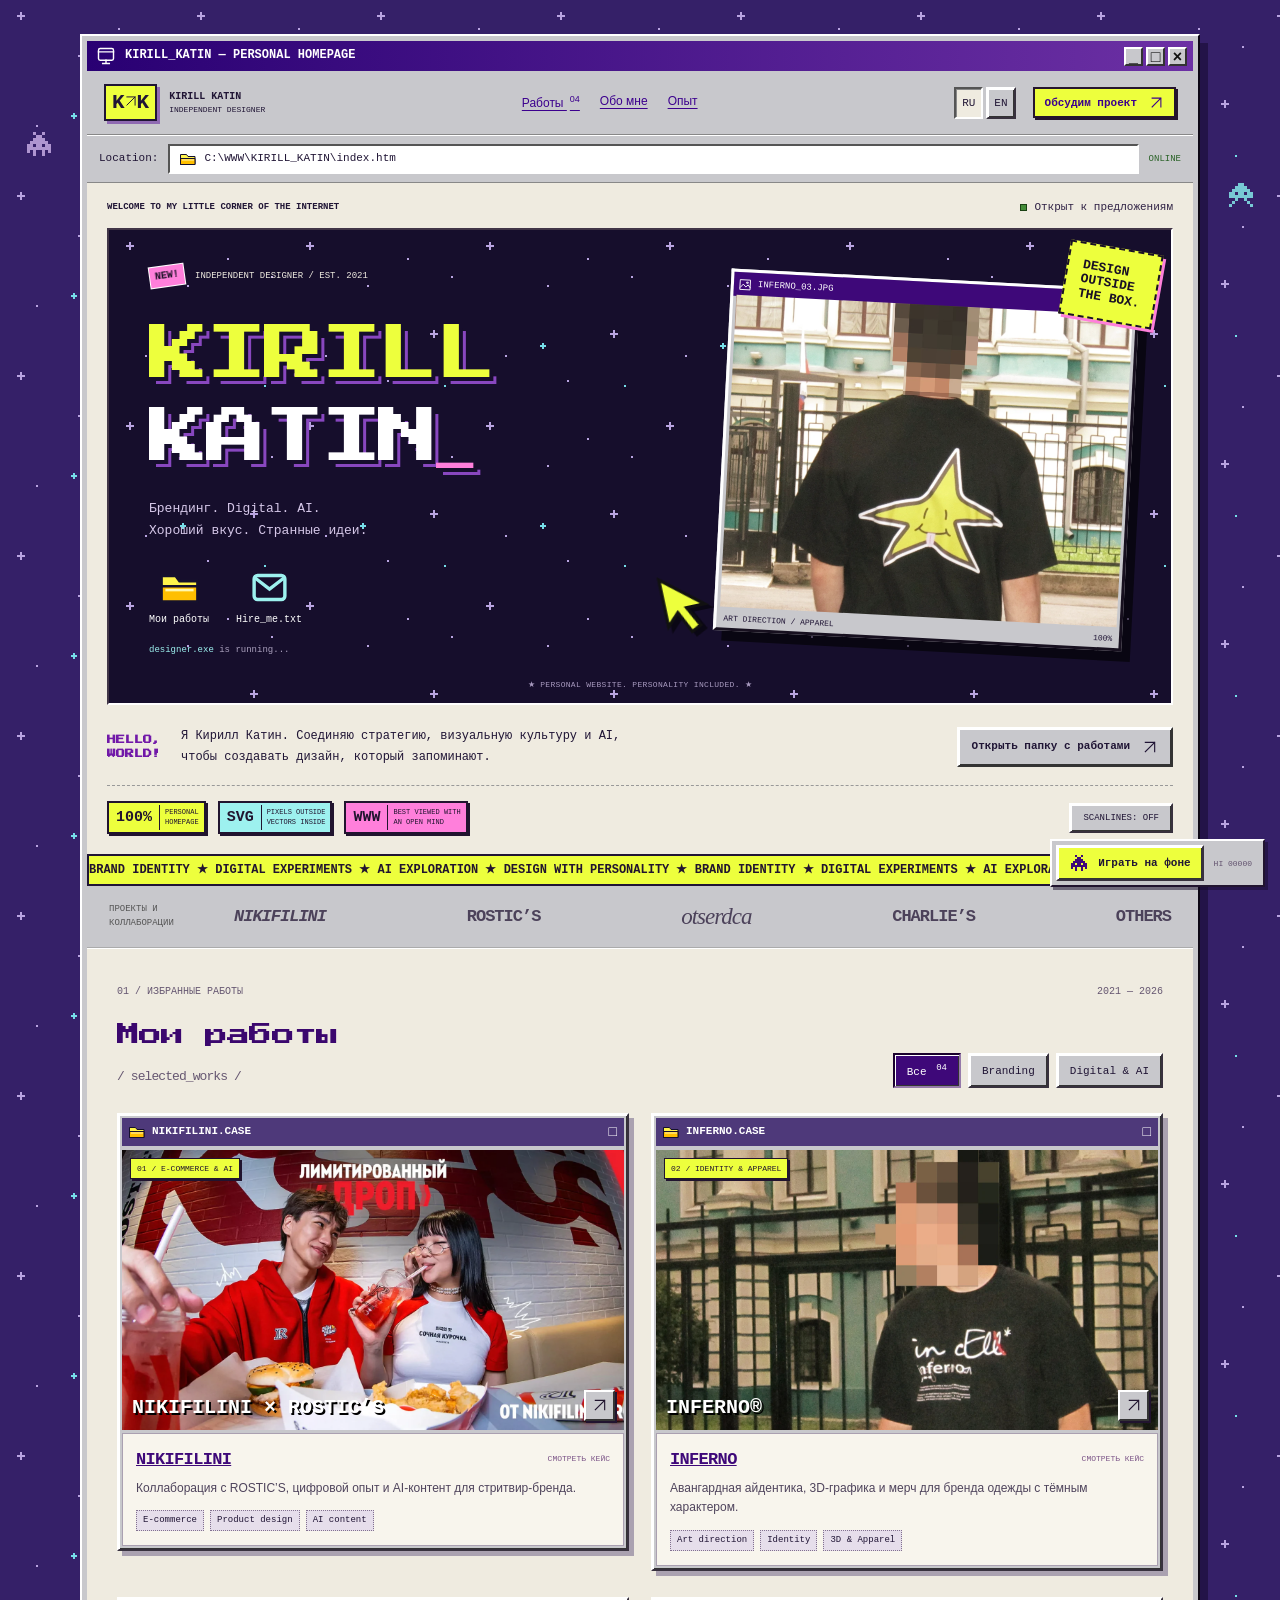
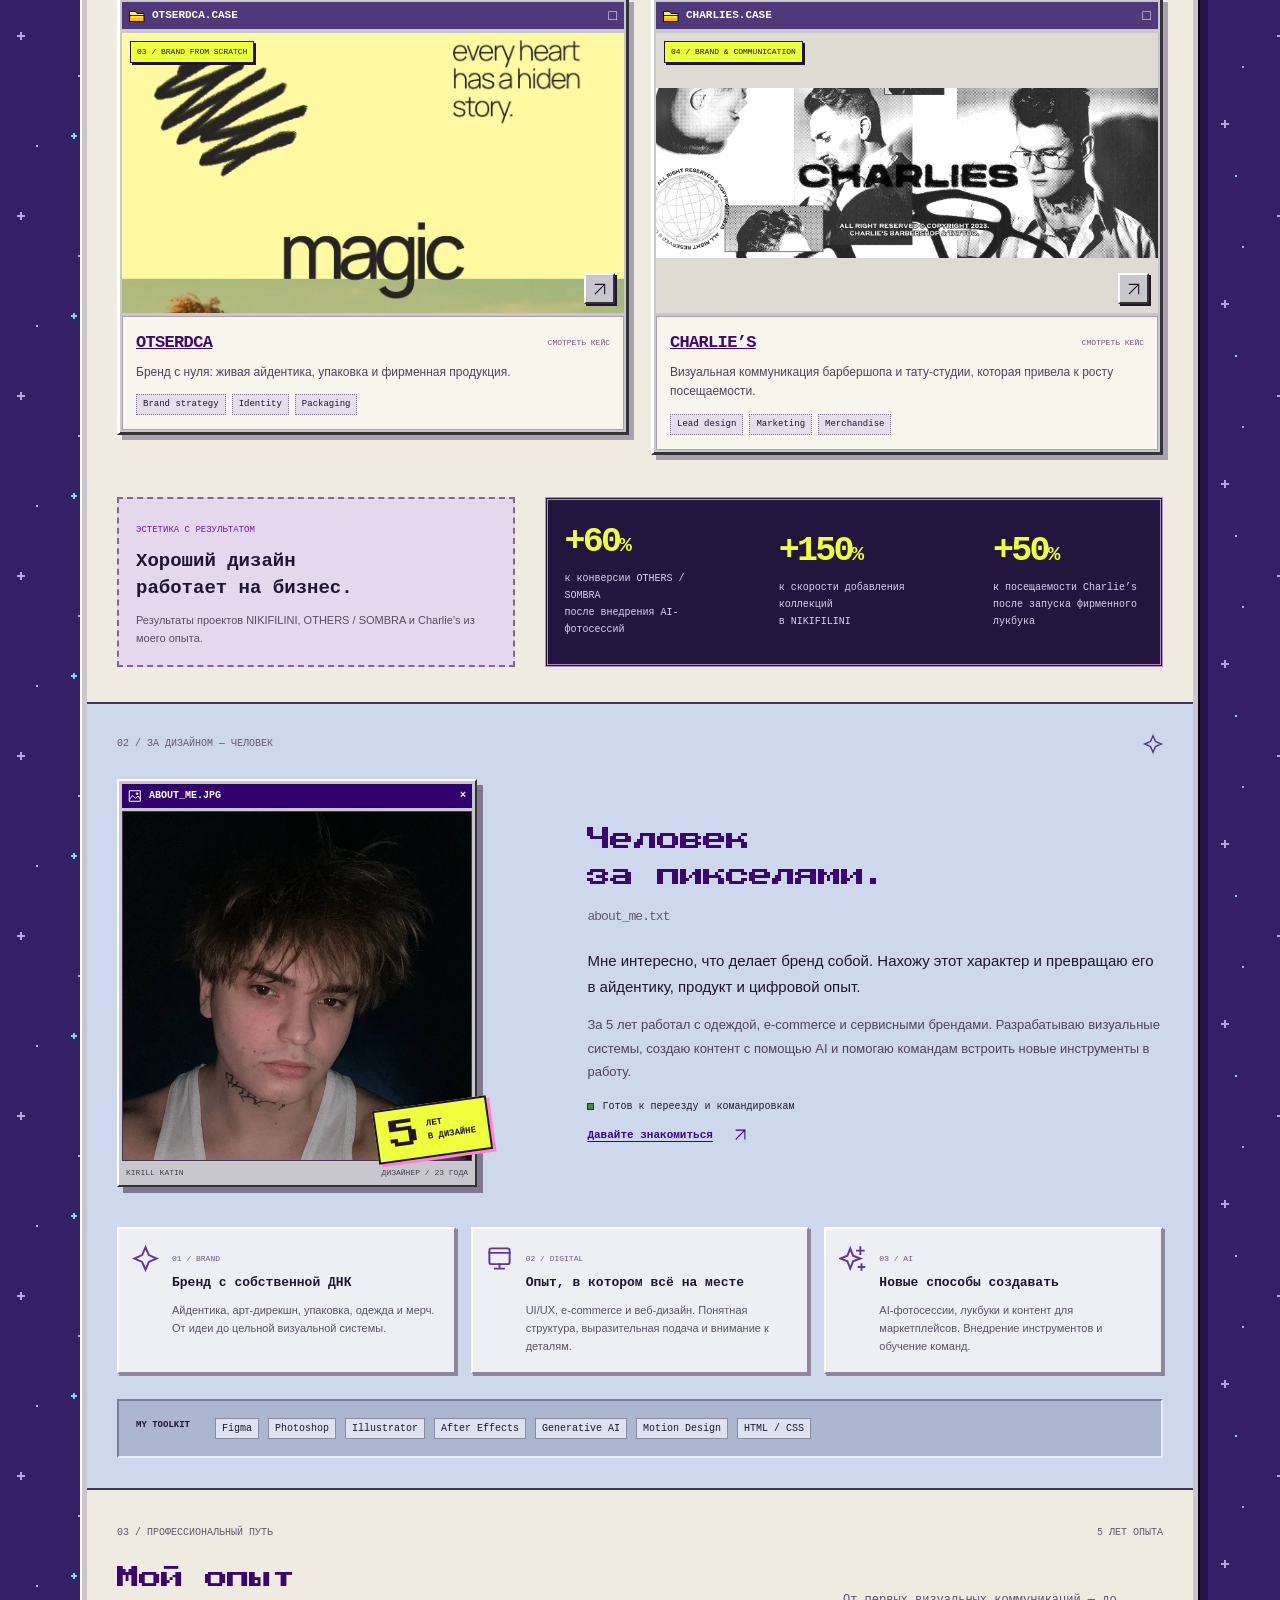
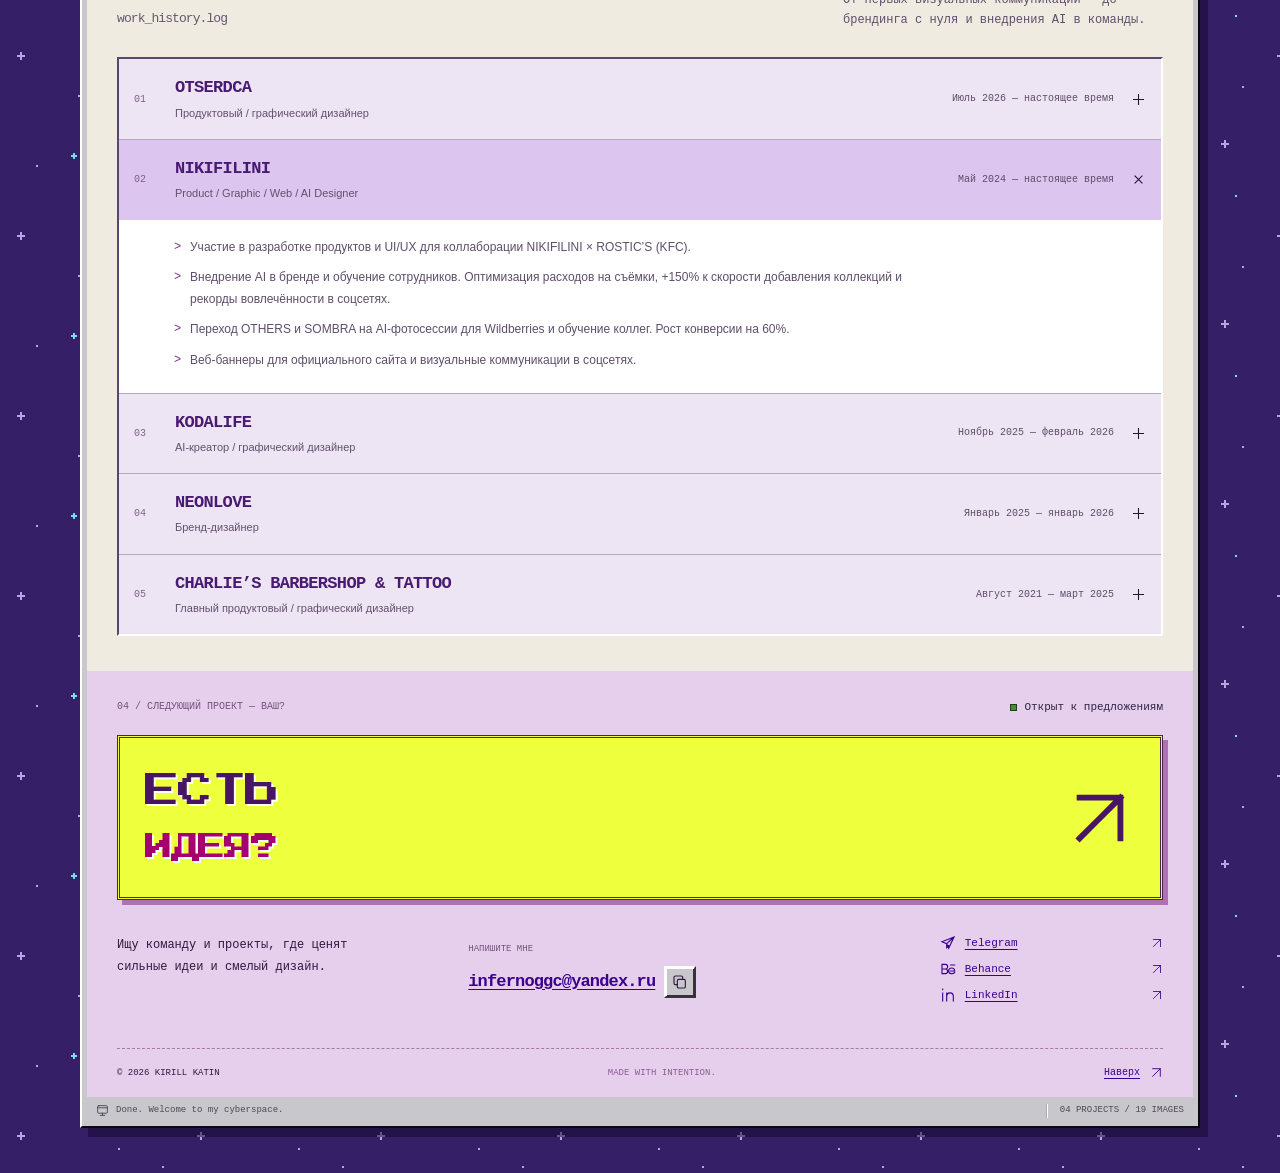
==== commit cde04a09: "Add files via upload" ====
--- a/index.html
+++ b/index.html
@@ -13,10 +13,21 @@
   <link rel="icon" type="image/svg+xml" href="icons/favicon.svg">
   <link rel="preload" href="fonts/PressStart2P.ttf" as="font" type="font/ttf" crossorigin>
   <link rel="stylesheet" href="styles.css">
+  <link rel="stylesheet" href="arcade.css">
   <script src="app.js" defer></script>
   <script src="retro.js" defer></script>
+  <script src="arcade-core.js" defer></script>
+  <script src="arcade.js" defer></script>
 </head>
 <body>
+  <div class="arcade-stage" id="arcade-stage" tabindex="-1" role="application" aria-label="PIXEL PATROL" aria-describedby="arcade-controls" aria-hidden="true" hidden><canvas id="arcade-canvas" aria-hidden="true"></canvas></div>
+  <aside class="arcade-hud" aria-label="PIXEL PATROL" hidden>
+    <div class="arcade-titlebar"><span>PIXEL_PATROL.EXE</span><span>© K.K. / ARCADE ’96</span></div>
+    <div class="arcade-scores"><div><span id="arcade-score-label">ОЧКИ</span><strong id="arcade-score">00000</strong></div><div><span id="arcade-best-label">РЕКОРД</span><strong id="arcade-best">00000</strong></div><div><span id="arcade-lives-label">ЖИЗНИ</span><strong id="arcade-lives">3</strong></div><div><span id="arcade-wave-label">ВОЛНА</span><strong id="arcade-wave">01</strong></div></div>
+    <p id="arcade-controls">← → / A D — движение · пробел / клик — огонь · P — пауза · Esc — портфолио</p>
+  </aside>
+  <div class="arcade-prompt" hidden><div class="arcade-titlebar">PIXEL_PATROL.EXE</div><h2 id="arcade-message">ПАУЗА</h2><p id="arcade-prompt-text"></p><button id="arcade-resume" type="button">Продолжить</button></div>
+  <div class="arcade-dock" role="group" aria-label="PIXEL PATROL" hidden><button id="arcade-start" type="button"><svg viewBox="0 0 8 8" aria-hidden="true"><path d="M2 0h1v1H2zm3 0h1v1H5zM3 1h2v1H3zM2 2h4v1H2zM1 3h6v1H1zM0 4h2v1H0zm3 0h2v1H3zm3 0h2v1H6zM0 5h8v1H0zM0 6h1v1H0zm2 0h1v1H2zm3 0h1v1H5zm2 0h1v1H7zM2 7h1v1H2zm3 0h1v1H5z"/></svg><span id="arcade-start-text">Играть на фоне</span></button><span class="arcade-file" id="arcade-idle-best">HI 00000</span><button id="arcade-pause" type="button" hidden>Пауза</button><button id="arcade-back" type="button" hidden>Вернуть портфолио</button></div>
   <svg class="svg-defs" xmlns="http://www.w3.org/2000/svg" aria-hidden="true"><defs>
     <symbol id="i-arrow" viewBox="0 0 24 24"><path d="M5 19 19 5M5 5h14v14"/></symbol>
     <symbol id="i-down" viewBox="0 0 24 24"><path d="M12 3v18m-7-7 7 7 7-7"/></symbol>
--- a/arcade.css
+++ b/arcade.css
@@ -0,0 +1,28 @@
+/* An opt-in desktop game; the portfolio stays unchanged until Play is pressed. */
+.arcade-stage{position:fixed;inset:0;z-index:0;pointer-events:none;outline:none}
+#arcade-canvas{width:100%;height:100%;display:block;image-rendering:pixelated;image-rendering:crisp-edges}
+.desktop-shell{position:relative;z-index:2}
+.arcade-dock{position:fixed;bottom:13px;right:15px;z-index:40;display:flex;align-items:center;gap:5px;padding:4px;background:var(--silver);border:2px solid;border-color:#fff #21142f #21142f #fff;box-shadow:3px 3px #160a2b80;font:11px var(--mono)}
+.arcade-dock button{padding:8px 11px;min-height:34px;font:bold 11px var(--mono)}
+#arcade-start{display:flex;align-items:center;gap:9px;background:var(--accent)}
+#arcade-start svg{width:20px;height:16px;fill:var(--purple);shape-rendering:crispEdges}
+.arcade-dock [hidden],.arcade-hud[hidden],.arcade-prompt[hidden],.arcade-stage[hidden],.arcade-dock[hidden]{display:none!important}
+.arcade-dock .arcade-file{font:8px var(--mono);color:#63536f;margin:0 7px 0 5px}
+.arcade-hud{position:fixed;top:15px;left:50%;transform:translateX(-50%);z-index:35;width:min(590px,calc(100% - 40px));background:var(--silver);padding:4px;border:2px solid;border-color:#fff #21142f #21142f #fff;box-shadow:5px 5px #13072880;font:11px var(--mono)}
+.arcade-titlebar{background:linear-gradient(90deg,#290073,#6c30a4);color:#fff;padding:5px 8px;display:flex;justify-content:space-between;gap:15px;font:bold 11px var(--mono)}
+.arcade-scores{display:grid;grid-template-columns:1.3fr 1.3fr 1fr 1fr;gap:12px;background:#160e2c;color:var(--accent);padding:13px 15px;border:2px inset #bbb;margin-top:4px}
+.arcade-scores>div{display:flex;align-items:center;justify-content:space-between;gap:9px}
+.arcade-scores span{font:8px var(--mono);color:#c5b0e3}
+.arcade-scores strong{font:12px var(--pixel)}
+#arcade-controls{font:9px/1.7 var(--mono);margin:5px 7px 2px;text-align:center;color:#3e2256}
+.arcade-prompt{position:fixed;left:50%;top:50%;transform:translate(-50%,-50%);z-index:38;width:370px;padding:4px;background:var(--silver);border:2px solid;border-color:white #21142f #21142f white;box-shadow:7px 7px #160a2b99;text-align:center;color:#2c1742}
+.arcade-prompt .arcade-titlebar{text-align:left}
+.arcade-prompt h2{font:18px/1.7 var(--pixel);color:var(--purple);margin:25px 15px 15px}
+.arcade-prompt p{font:12px/1.8 var(--mono);padding:0 25px}
+.arcade-prompt button{font:bold 12px var(--mono);padding:10px 30px;margin:20px 0 25px;background:var(--accent)}
+body.arcade-playing{overflow:hidden}
+body.arcade-playing .desktop-shell{visibility:hidden;pointer-events:none}
+body.arcade-playing .scroll-progress{visibility:hidden}
+body.arcade-playing .arcade-dock .arcade-file{display:none}
+body.modal-open .arcade-dock{display:none}
+@media(max-width:760px),(hover:none),(pointer:coarse){.arcade-stage,.arcade-dock,.arcade-hud,.arcade-prompt{display:none!important}}
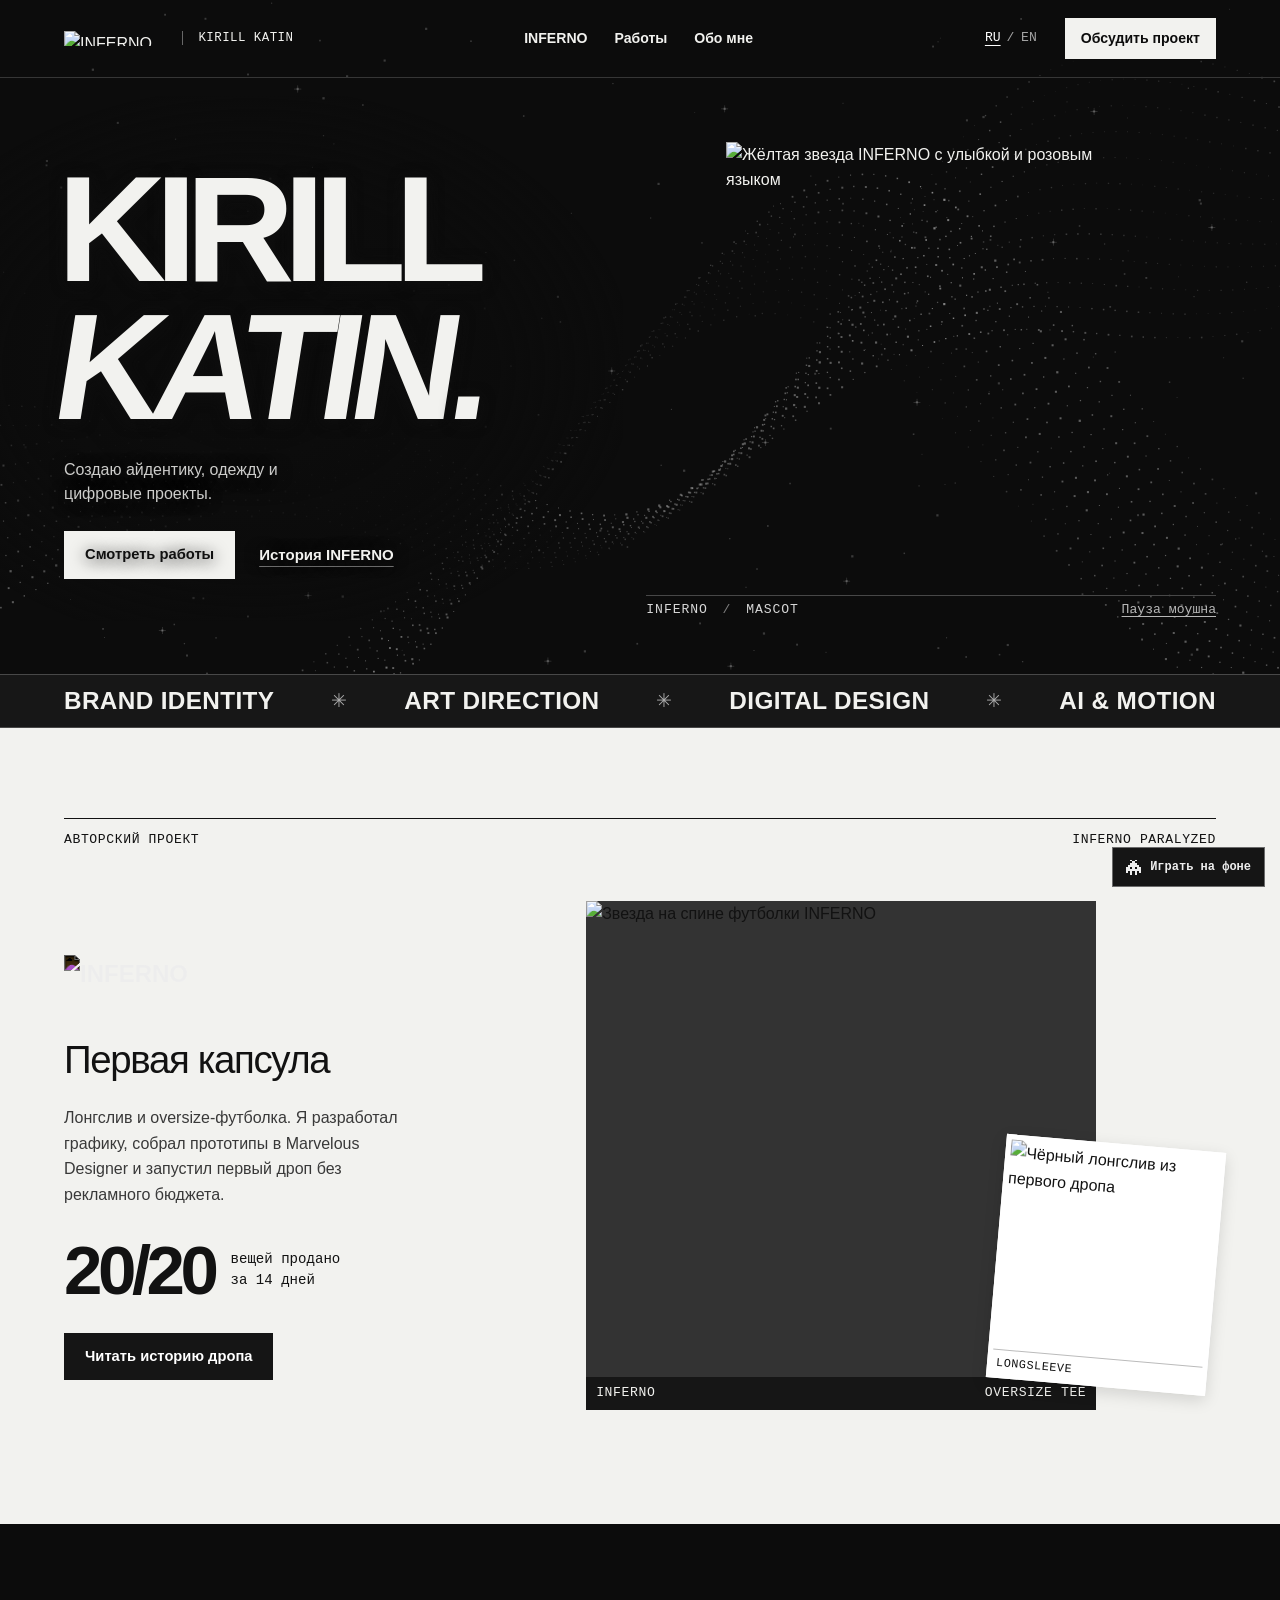
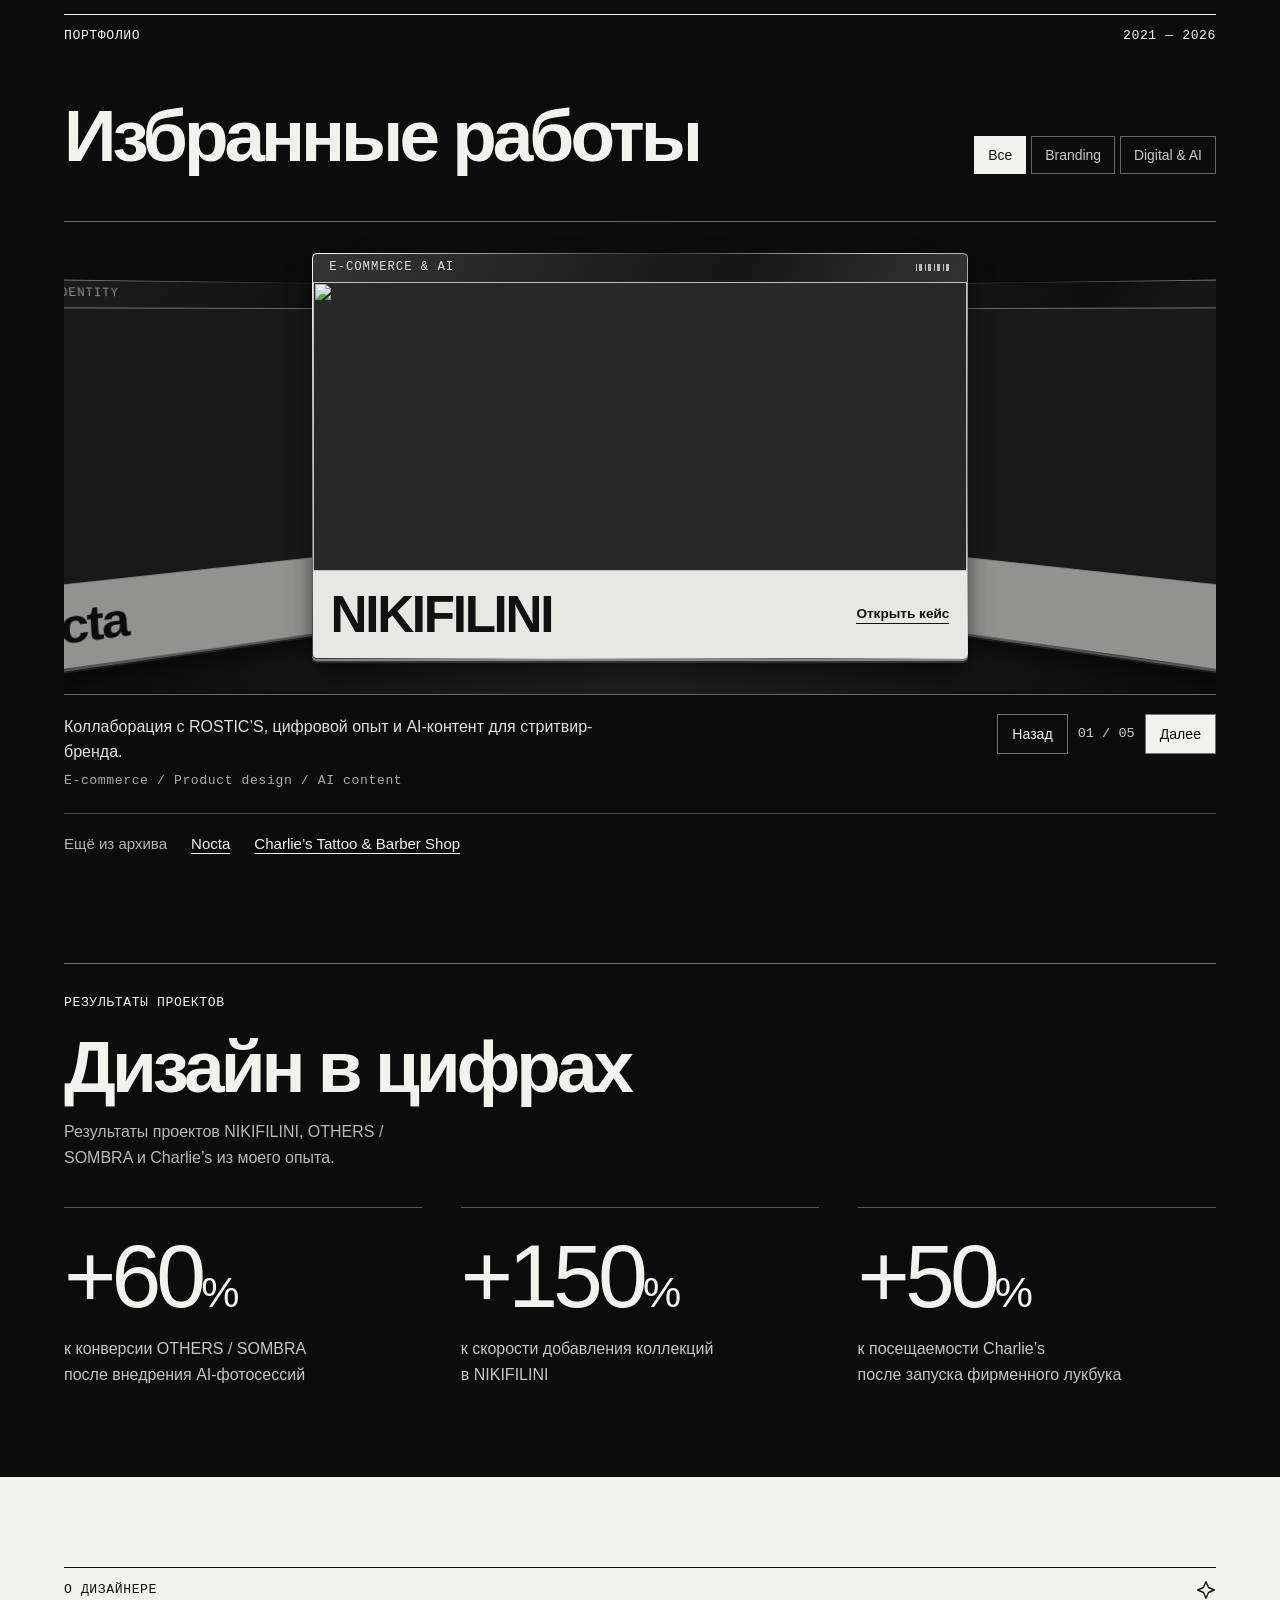
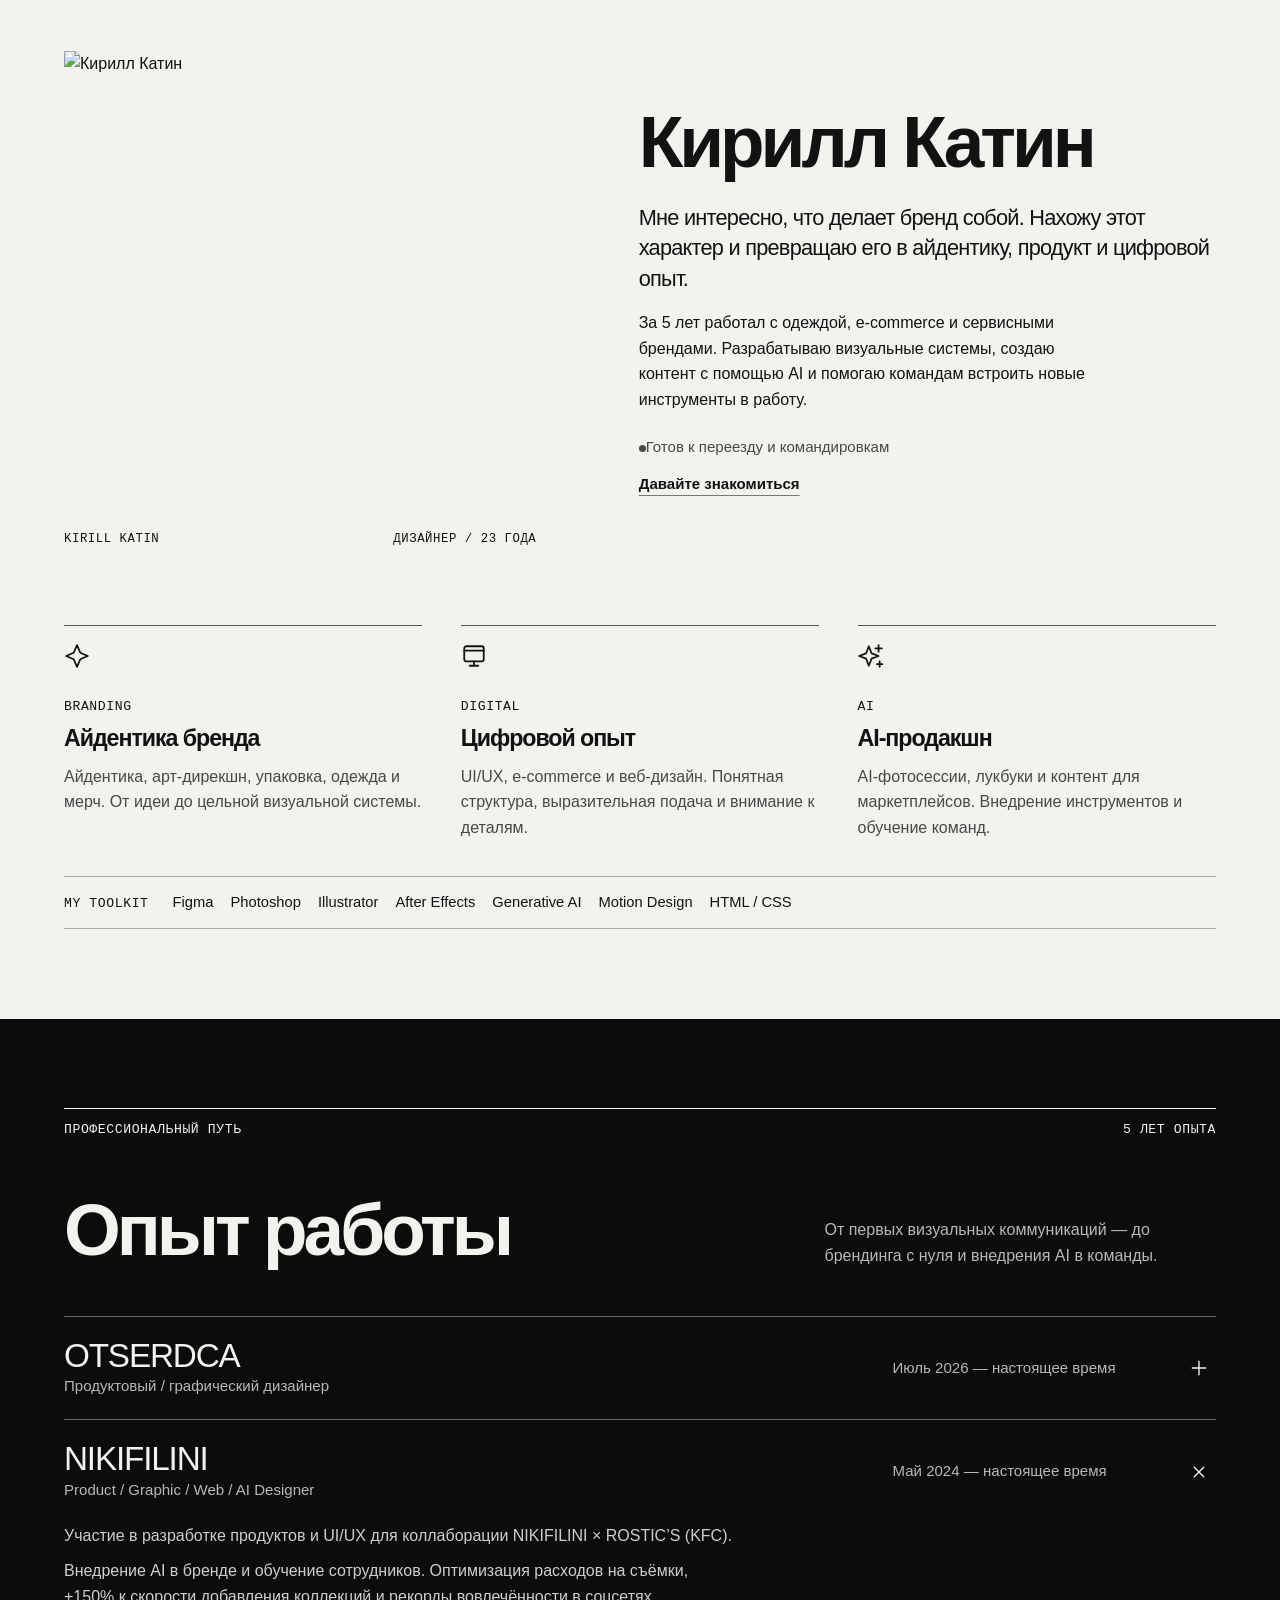
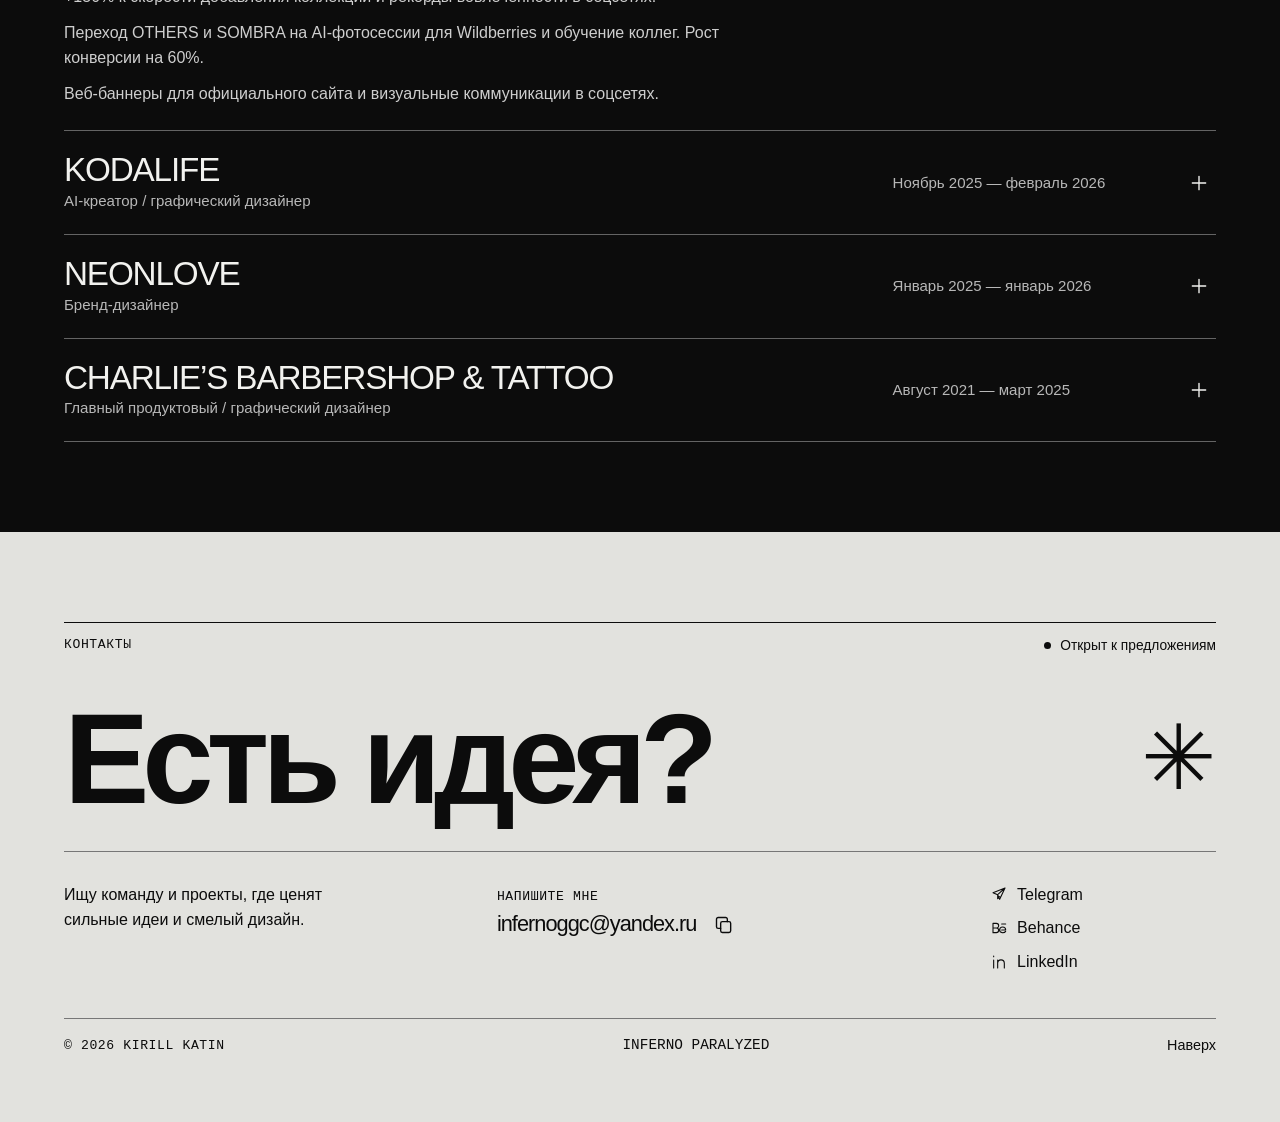
==== commit 47986451: "Add files via upload" ====
--- a/index.html
+++ b/index.html
@@ -3,18 +3,21 @@
 <head>
   <meta charset="utf-8">
   <meta name="viewport" content="width=device-width,initial-scale=1">
-  <meta name="theme-color" content="#352068">
-  <title>KIRILL KATIN ★ Personal Cyberspace</title>
+  <meta name="theme-color" content="#0c0c0c">
+  <title>Kirill Katin — INFERNO / Design Portfolio</title>
   <meta name="description" content="Кирилл Катин. 5 лет в бренд-, продуктовом и AI-дизайне. Избранные проекты для NIKIFILINI, INFERNO, OTSERDCA и Charlie’s.">
-  <meta property="og:title" content="Kirill Katin — Personal Cyberspace">
+  <meta property="og:title" content="Kirill Katin — INFERNO / Design Portfolio">
   <meta property="og:description" content="Brand. Digital. AI. Избранные работы Кирилла Катина.">
   <meta property="og:type" content="website">
-  <meta property="og:image" content="https://kirill-katin-design.syrupycrab18.chatgpt.site/images/nikifilini-banners.jpg">
+  <meta property="og:image" content="https://kirill-katin-design.megaaxe2015.chatgpt.site/images/mascot.webp">
   <link rel="icon" type="image/svg+xml" href="icons/favicon.svg">
-  <link rel="preload" href="fonts/PressStart2P.ttf" as="font" type="font/ttf" crossorigin>
+  <link rel="preload" href="fonts/Oswald.ttf" as="font" type="font/ttf" crossorigin>
   <link rel="stylesheet" href="styles.css">
   <link rel="stylesheet" href="arcade.css">
   <script src="app.js" defer></script>
+  <script src="mascot-shape.js" defer></script>
+  <script src="stars.js" defer></script>
+  <script src="particles.js" defer></script>
   <script src="retro.js" defer></script>
   <script src="arcade-core.js" defer></script>
   <script src="arcade.js" defer></script>
@@ -22,7 +25,7 @@
 <body>
   <div class="arcade-stage" id="arcade-stage" tabindex="-1" role="application" aria-label="PIXEL PATROL" aria-describedby="arcade-controls" aria-hidden="true" hidden><canvas id="arcade-canvas" aria-hidden="true"></canvas></div>
   <aside class="arcade-hud" aria-label="PIXEL PATROL" hidden>
-    <div class="arcade-titlebar"><span>PIXEL_PATROL.EXE</span><span>© K.K. / ARCADE ’96</span></div>
+    <div class="arcade-titlebar"><span>PIXEL_PATROL.EXE</span><button class="scanlines-toggle" type="button" aria-pressed="false">CRT</button></div>
     <div class="arcade-scores"><div><span id="arcade-score-label">ОЧКИ</span><strong id="arcade-score">00000</strong></div><div><span id="arcade-best-label">РЕКОРД</span><strong id="arcade-best">00000</strong></div><div><span id="arcade-lives-label">ЖИЗНИ</span><strong id="arcade-lives">3</strong></div><div><span id="arcade-wave-label">ВОЛНА</span><strong id="arcade-wave">01</strong></div></div>
     <p id="arcade-controls">← → / A D — движение · пробел / клик — огонь · P — пауза · Esc — портфолио</p>
   </aside>
@@ -48,46 +51,66 @@
   <a class="skip-link" href="#work" data-i18n="skip">К работам</a>
   <div class="scroll-progress" aria-hidden="true"></div>
   <div class="desktop-shell">
-  <div class="shell-titlebar"><span><svg class="icon" aria-hidden="true"><use href="#i-digital"/></svg> KIRILL_KATIN — PERSONAL HOMEPAGE</span><span class="window-controls" aria-hidden="true"><i>_</i><i>□</i><i>×</i></span></div>
-  <header class="header">
-    <a class="wordmark" href="#top" aria-label="Kirill Katin — home"><span class="monogram">K<svg class="icon" aria-hidden="true"><use href="#i-arrow"/></svg>K</span><span class="wordmark-name">KIRILL KATIN<span>INDEPENDENT DESIGNER</span></span></a>
-    <nav class="desktop-nav" aria-label="Основная навигация"><a href="#work" data-i18n="navWork">Работы <sup>04</sup></a><a href="#about" data-i18n="navAbout">Обо мне</a><a href="#experience" data-i18n="navExp">Опыт</a></nav>
-    <div class="header-actions"><div class="languages" aria-label="Language"><button class="lang active" data-lang="ru" aria-pressed="true">RU</button><span>/</span><button class="lang" data-lang="en" aria-pressed="false">EN</button></div><a href="#contact" class="header-contact"><span data-i18n="talk">Обсудим проект</span><svg aria-hidden="true" class="icon"><use href="#i-arrow"/></svg></a><button class="menu-toggle" aria-label="Открыть меню" aria-expanded="false" aria-controls="mobile-nav"><svg aria-hidden="true" class="icon"><use href="#i-menu"/></svg></button></div>
-    <nav class="mobile-nav" id="mobile-nav" aria-label="Мобильная навигация" hidden><a href="#work" data-i18n="navWork">Работы</a><a href="#about" data-i18n="navAbout">Обо мне</a><a href="#experience" data-i18n="navExp">Опыт</a><a href="#contact" data-i18n="navContact">Контакты</a></nav>
+  <canvas class="particle-field" aria-hidden="true"></canvas>
+  <div class="star-world" aria-hidden="true"><canvas></canvas></div>
+  <header class="header wrap">
+    <a class="wordmark" href="#top" aria-label="Kirill Katin / INFERNO"><img src="icons/inferno.svg" alt="INFERNO" width="118" height="18"><span>KIRILL KATIN</span></a>
+    <nav class="desktop-nav" aria-label="Навигация"><a href="#drop">INFERNO</a><a href="#work" data-i18n="navWork">Работы</a><a href="#about" data-i18n="navAbout">Обо мне</a></nav>
+    <div class="header-actions"><div class="languages" aria-label="Language"><button class="lang active" data-lang="ru" aria-pressed="true">RU</button><span>/</span><button class="lang" data-lang="en" aria-pressed="false">EN</button></div><a class="header-contact" href="#contact" data-i18n="talk">Обсудить проект</a><button type="button" class="menu-toggle" aria-label="Открыть меню" aria-expanded="false" aria-controls="mobile-nav"><svg class="icon" aria-hidden="true"><use href="#i-menu"/></svg></button></div>
+    <nav class="mobile-nav" id="mobile-nav" aria-label="Навигация" hidden><a href="#drop">INFERNO</a><a href="#work" data-i18n="navWork">Работы</a><a href="#about" data-i18n="navAbout">Обо мне</a><a href="#experience" data-i18n="navExp">Опыт</a><a href="#contact" data-i18n="navContact">Контакты</a></nav>
   </header>
-  <div class="address-bar"><span>Location:</span><div><svg class="icon" aria-hidden="true"><use href="#i-folder"/></svg><span>C:\WWW\KIRILL_KATIN\index.htm</span></div><span class="address-online">ONLINE</span></div>
   <main>
-    <section class="hero wrap" id="top">
-      <div class="hero-top"><span class="micro">WELCOME TO MY LITTLE CORNER OF THE INTERNET</span><a class="availability" href="#contact"><span class="status-dot"></span><span data-i18n="available">Открыт к предложениям</span></a></div>
-      <div class="hero-stage">
-        <div class="hero-heading"><div class="hero-kicker"><span class="new-badge">NEW!</span> INDEPENDENT DESIGNER / EST. 2021</div><h1><span>KIRILL</span><span class="outline">KATIN<span class="accent">_</span></span></h1><div class="hero-note"><span data-i18n="heroNote">Брендинг. Digital. AI.<br>Хороший вкус. Странные идеи.</span></div><div class="hero-desktop-icons"><a href="#work"><svg class="desktop-icon" aria-hidden="true"><use href="#i-folder"/></svg><span data-i18n="explore">Мои работы</span></a><a href="#contact"><svg class="desktop-icon" aria-hidden="true"><use href="#i-mail"/></svg><span>Hire_me.txt</span></a></div><span class="hero-filename">designer.exe <span>is running...</span></span></div>
-        <div class="hero-visual"><div class="photo-label"><span><svg class="icon" aria-hidden="true"><use href="#i-photo"/></svg> INFERNO_03.JPG</span><span aria-hidden="true">[ − ] [ □ ]</span></div><img class="hero-photo" src="images/inferno-gallery-2.webp" alt="Дизайн футболки INFERNO с жёлтой звездой" fetchpriority="high" width="700" height="1000"><div class="visual-bottom"><span>ART DIRECTION / APPAREL</span><span>100%</span></div></div>
-        <svg class="hero-cursor" viewBox="0 0 64 80" aria-hidden="true"><path d="M4 4v60l15-15 13 27 12-6-13-25h23Z" fill="#edff3d" stroke="#111" stroke-width="4"/></svg>
-        <span class="hero-sticker" aria-hidden="true">DESIGN<br>OUTSIDE<br>THE BOX.</span>
-        <span class="hero-caption">★ PERSONAL WEBSITE. PERSONALITY INCLUDED. ★</span>
+    <section class="hero wrap" id="top" aria-labelledby="hero-name">
+      <div class="hero-copy">
+        <h1 id="hero-name"><span>KIRILL</span><span>KATIN<span class="name-dot">.</span></span></h1>
+        <p class="hero-lead" data-i18n="heroIntro">Создаю айдентику, одежду и цифровые проекты.</p>
+        <div class="hero-actions"><a class="primary" href="#work" data-i18n="explore">Смотреть работы</a><a class="quiet-link" href="archive.html" data-i18n="exploreDrop">История INFERNO</a></div>
       </div>
-      <div class="hero-bottom"><div class="hero-intro"><span class="index micro">HELLO,<br>WORLD!</span><p data-i18n="heroIntro">Я Кирилл Катин. Соединяю стратегию, визуальную культуру и AI, чтобы создавать дизайн, который запоминают.</p></div><a class="round-link" href="#work"><span data-i18n="openFolder">Открыть папку с работами</span><svg class="icon" aria-hidden="true"><use href="#i-arrow"/></svg></a></div>
-      <div class="web-badges" aria-label="Особенности сайта"><span class="web-badge"><b>100%</b><span>PERSONAL<br>HOMEPAGE</span></span><span class="web-badge badge-cyan"><b>SVG</b><span>PIXELS OUTSIDE<br>VECTORS INSIDE</span></span><span class="web-badge badge-pink"><b>WWW</b><span>BEST VIEWED WITH<br>AN OPEN MIND</span></span><button class="scanlines-toggle" aria-pressed="false">SCANLINES: OFF</button></div>
+      <figure class="sculpture" aria-label="INFERNO">
+        <img class="mascot-poster" src="images/mascot.webp" alt="Жёлтая звезда INFERNO с улыбкой и розовым языком" width="988" height="988" fetchpriority="high">
+        <figcaption><span>INFERNO <i>/</i> MASCOT</span><button class="star-launch" type="button" data-i18n="kickStar" hidden>Подбросить звезду</button><button class="motion-control" type="button" hidden>Пауза моушна</button></figcaption>
+      </figure>
     </section>
-    <div class="retro-ticker" aria-hidden="true"><div>BRAND IDENTITY ★ DIGITAL EXPERIMENTS ★ AI EXPLORATION ★ DESIGN WITH PERSONALITY ★ BRAND IDENTITY ★ DIGITAL EXPERIMENTS ★ AI EXPLORATION ★ DESIGN WITH PERSONALITY ★</div></div>
-    <div class="brand-strip wrap"><span class="micro" data-i18n="trusted">ПРОЕКТЫ И КОЛЛАБОРАЦИИ</span><div class="brand-names"><span class="brand-niki">NIKIFILINI</span><span class="brand-rostics">ROSTIC’S</span><span class="brand-otserdca">otserdca</span><span class="brand-charlie">CHARLIE’S</span><span class="brand-others">OTHERS</span></div></div>
+    <div class="discipline-bar" aria-hidden="true"><div><span>Brand Identity</span><b>✳</b><span>Art Direction</span><b>✳</b><span>Digital Design</span><b>✳</b><span>AI &amp; Motion</span></div></div>
+    <section class="drop-section" id="drop" aria-labelledby="drop-title"><div class="wrap">
+      <div class="section-top"><span class="eyebrow" data-i18n="dropLabel">Авторский проект</span><span class="eyebrow">INFERNO PARALYZED</span></div>
+      <div class="drop-layout">
+        <div class="drop-copy"><h2 id="drop-title"><img src="icons/inferno.svg" alt="INFERNO" width="1598" height="240"></h2>
+        <p class="drop-sub" data-i18n="dropHead">Первая капсула</p>
+        <p data-i18n="dropStory">Лонгслив и oversize-футболка. Я разработал графику, собрал прототипы в Marvelous Designer и запустил первый дроп без рекламного бюджета.</p>
+        <div class="drop-result"><strong>20/20</strong><span data-i18n="dropStat">вещей продано<br>за 14 дней</span></div>
+        <a class="ink-button" href="archive.html" data-i18n="dropView">Читать историю дропа</a></div>
+        <div class="drop-plates"><figure class="plate-main"><img src="images/inferno-gallery-2.webp" alt="Звезда на спине футболки INFERNO" width="700" height="1000" loading="lazy"><figcaption><span>INFERNO</span><span>OVERSIZE TEE</span></figcaption></figure><figure class="plate-small"><img src="images/inferno-longsleeve.webp" alt="Чёрный лонгслив из первого дропа" width="1680" height="1680" loading="lazy"><figcaption>LONGSLEEVE</figcaption></figure></div>
+      </div>
+    </div></section>
     <section class="work-section wrap" id="work">
-      <div class="section-top reveal"><span class="micro">01 / <span data-i18n="selected">ИЗБРАННЫЕ РАБОТЫ</span></span><span class="micro">2021 — 2026</span></div>
-      <div class="work-heading reveal"><h2 data-i18n="workHeading">Мои работы<span class="serif">/ selected_works /</span></h2><div class="filters" role="group" aria-label="Фильтры работ"><button class="filter active" data-filter="all" aria-pressed="true" data-i18n="all">Все <sup>04</sup></button><button class="filter" data-filter="brand" aria-pressed="false">Branding</button><button class="filter" data-filter="digital" aria-pressed="false">Digital & AI</button></div></div>
-      <div class="project-grid" id="project-grid"></div>
+      <div class="section-top reveal"><span class="micro"><span data-i18n="selected">ПОРТФОЛИО</span></span><span class="micro">2021 — 2026</span></div>
+      <div class="work-heading reveal"><h2 data-i18n="workHeading">Избранные работы</h2><div class="filters" role="group" aria-label="Фильтры работ"><button class="filter active" data-filter="all" aria-pressed="true" data-i18n="all">Все</button><button class="filter" data-filter="brand" aria-pressed="false">Branding</button><button class="filter" data-filter="digital" aria-pressed="false">Digital & AI</button></div></div>
+      <div class="work-deck" role="region" aria-label="Галерея проектов">
+        <div class="deck-stage" id="project-grid"></div>
+        <div class="deck-footer">
+          <div class="deck-caption"><p class="project-description"></p><div class="project-tags"></div></div>
+          <nav class="deck-controls" aria-label="Перелистывание работ">
+            <button type="button" class="deck-prev" data-i18n="deckPrev">Назад</button>
+            <span class="deck-count" aria-live="polite" aria-atomic="true"></span>
+            <button type="button" class="deck-next" data-i18n="deckNext">Далее</button>
+          </nav>
+        </div>
+      </div>
+      <nav class="archive-shortcuts" aria-label="Архив"><span data-i18n="moreSeries">Ещё из архива</span><a href="archive.html#nocta">Nocta</a><a href="archive.html#charlies">Charlie’s Tattoo &amp; Barber Shop</a></nav>
       <noscript><p>Включите JavaScript для просмотра кейсов и галерей. Проекты: <a href="https://nikifilini.com/product-category/rostic-s/">NIKIFILINI</a> / <a href="https://inferno-paralyzed.tilda.ws/">INFERNO</a> / <a href="https://otserdca.com/">OTSERDCA</a> / <a href="https://vk.ru/mr.charlies">Charlie’s</a>.</p></noscript>
     </section>
-    <section class="impact wrap" aria-label="Результаты проектов"><div class="impact-intro reveal"><span class="micro" data-i18n="impactLabel">ЭСТЕТИКА С РЕЗУЛЬТАТОМ</span><h2 data-i18n="impactTitle">Хороший дизайн<br>работает на бизнес.</h2><p data-i18n="impactNote">Результаты проектов NIKIFILINI, OTHERS / SOMBRA и Charlie’s из моего опыта.</p></div><div class="impact-stats reveal"><div><span class="stat">+60<span>%</span></span><p data-i18n="stat1">к конверсии OTHERS / SOMBRA<br>после внедрения AI-фотосессий</p></div><div><span class="stat">+150<span>%</span></span><p data-i18n="stat2">к скорости добавления коллекций<br>в NIKIFILINI</p></div><div><span class="stat">+50<span>%</span></span><p data-i18n="stat3">к посещаемости Charlie’s<br>после запуска фирменного лукбука</p></div></div></section>
-    <section class="about-section" id="about"><div class="wrap"><div class="section-top reveal"><span class="micro">02 / <span data-i18n="aboutLabel">ЗА ДИЗАЙНОМ — ЧЕЛОВЕК</span></span><svg aria-hidden="true" class="icon"><use href="#i-brand"/></svg></div><div class="about-grid"><div class="about-portrait reveal"><div class="portrait-titlebar"><svg class="icon" aria-hidden="true"><use href="#i-photo"/></svg> ABOUT_ME.JPG <span aria-hidden="true">×</span></div><img src="images/avatar.webp" alt="Кирилл Катин" width="1280" height="1280" loading="lazy"><div class="portrait-caption"><span>KIRILL KATIN</span><span data-i18n="portrait">ДИЗАЙНЕР / 23 ГОДА</span></div><span class="experience-stamp"><strong>5</strong><span data-i18n="years">ЛЕТ<br>В ДИЗАЙНЕ</span></span></div><div class="about-copy reveal"><h2 data-i18n="aboutHeading">Человек<br>за пикселями.<span class="serif">about_me.txt</span></h2><p class="about-lead" data-i18n="aboutLead">Мне интересно, что делает бренд собой. Нахожу этот характер и превращаю его в айдентику, продукт и цифровой опыт.</p><p data-i18n="aboutText">За 5 лет работал с одеждой, e-commerce и сервисными брендами. Разрабатываю визуальные системы, создаю контент с помощью AI и помогаю командам встроить новые инструменты в работу.</p><div class="about-meta"><span class="status-dot"></span><span data-i18n="relocate">Готов к переезду и командировкам</span></div><a class="text-link" href="https://t.me/infernodesign" target="_blank" rel="noopener"><span data-i18n="meet">Давайте знакомиться</span><svg aria-hidden="true" class="icon"><use href="#i-arrow"/></svg></a></div></div>
-      <div class="services"><article class="service reveal"><svg aria-hidden="true" class="service-icon"><use href="#i-brand"/></svg><div><span class="micro">01 / BRAND</span><h3 data-i18n="s1">Бренд с собственной ДНК</h3><p data-i18n="s1text">Айдентика, арт-дирекшн, упаковка, одежда и мерч. От идеи до цельной визуальной системы.</p></div></article><article class="service reveal"><svg aria-hidden="true" class="service-icon"><use href="#i-digital"/></svg><div><span class="micro">02 / DIGITAL</span><h3 data-i18n="s2">Опыт, в котором всё на месте</h3><p data-i18n="s2text">UI/UX, e-commerce и веб-дизайн. Понятная структура, выразительная подача и внимание к деталям.</p></div></article><article class="service reveal"><svg aria-hidden="true" class="service-icon"><use href="#i-ai"/></svg><div><span class="micro">03 / AI</span><h3 data-i18n="s3">Новые способы создавать</h3><p data-i18n="s3text">AI-фотосессии, лукбуки и контент для маркетплейсов. Внедрение инструментов и обучение команд.</p></div></article></div>
+    <section class="impact wrap" aria-label="Результаты проектов"><div class="impact-intro reveal"><span class="micro" data-i18n="impactLabel">РЕЗУЛЬТАТЫ ПРОЕКТОВ</span><h2 data-i18n="impactTitle">Дизайн в цифрах</h2><p data-i18n="impactNote">Результаты проектов NIKIFILINI, OTHERS / SOMBRA и Charlie’s из моего опыта.</p></div><div class="impact-stats reveal"><div><span class="stat">+60<span>%</span></span><p data-i18n="stat1">к конверсии OTHERS / SOMBRA<br>после внедрения AI-фотосессий</p></div><div><span class="stat">+150<span>%</span></span><p data-i18n="stat2">к скорости добавления коллекций<br>в NIKIFILINI</p></div><div><span class="stat">+50<span>%</span></span><p data-i18n="stat3">к посещаемости Charlie’s<br>после запуска фирменного лукбука</p></div></div></section>
+    <section class="about-section" id="about"><div class="wrap"><div class="section-top reveal"><span class="micro"><span data-i18n="aboutLabel">О ДИЗАЙНЕРЕ</span></span><svg aria-hidden="true" class="icon"><use href="#i-brand"/></svg></div><div class="about-grid"><div class="about-portrait reveal"><img src="images/avatar.webp" alt="Кирилл Катин" width="1280" height="1280" loading="lazy"><div class="portrait-caption"><span>KIRILL KATIN</span><span data-i18n="portrait">ДИЗАЙНЕР / 23 ГОДА</span></div></div><div class="about-copy reveal"><h2 data-i18n="aboutHeading">Кирилл Катин</h2><p class="about-lead" data-i18n="aboutLead">Мне интересно, что делает бренд собой. Нахожу этот характер и превращаю его в айдентику, продукт и цифровой опыт.</p><p data-i18n="aboutText">За 5 лет работал с одеждой, e-commerce и сервисными брендами. Разрабатываю визуальные системы, создаю контент с помощью AI и помогаю командам встроить новые инструменты в работу.</p><div class="about-meta"><span class="status-dot"></span><span data-i18n="relocate">Готов к переезду и командировкам</span></div><a class="text-link" href="https://t.me/infernodesign" target="_blank" rel="noopener"><span data-i18n="meet">Давайте знакомиться</span><svg aria-hidden="true" class="icon"><use href="#i-arrow"/></svg></a></div></div>
+      <div class="services"><article class="service reveal"><svg aria-hidden="true" class="service-icon"><use href="#i-brand"/></svg><div><span class="micro">BRANDING</span><h3 data-i18n="s1">Айдентика бренда</h3><p data-i18n="s1text">Айдентика, арт-дирекшн, упаковка, одежда и мерч. От идеи до цельной визуальной системы.</p></div></article><article class="service reveal"><svg aria-hidden="true" class="service-icon"><use href="#i-digital"/></svg><div><span class="micro">DIGITAL</span><h3 data-i18n="s2">Цифровой опыт</h3><p data-i18n="s2text">UI/UX, e-commerce и веб-дизайн. Понятная структура, выразительная подача и внимание к деталям.</p></div></article><article class="service reveal"><svg aria-hidden="true" class="service-icon"><use href="#i-ai"/></svg><div><span class="micro">AI</span><h3 data-i18n="s3">AI-продакшн</h3><p data-i18n="s3text">AI-фотосессии, лукбуки и контент для маркетплейсов. Внедрение инструментов и обучение команд.</p></div></article></div>
       <div class="toolkit reveal"><span class="micro">MY TOOLKIT</span><div><span>Figma</span><span>Photoshop</span><span>Illustrator</span><span>After Effects</span><span>Generative AI</span><span>Motion Design</span><span>HTML / CSS</span></div></div>
     </div></section>
-    <section class="experience-section wrap" id="experience"><div class="section-top reveal"><span class="micro">03 / <span data-i18n="expLabel">ПРОФЕССИОНАЛЬНЫЙ ПУТЬ</span></span><span class="micro" data-i18n="expYears">5 ЛЕТ ОПЫТА</span></div><div class="experience-heading reveal"><h2 data-i18n="expHeading">Мой опыт<span class="serif">work_history.log</span></h2><p data-i18n="expIntro">От первых визуальных коммуникаций — до брендинга с нуля и внедрения AI в команды.</p></div><div class="experience-list" id="experience-list"></div></section>
-    <section class="contact-section" id="contact"><div class="wrap"><div class="section-top"><span class="micro">04 / <span data-i18n="contactLabel">СЛЕДУЮЩИЙ ПРОЕКТ — ВАШ?</span></span><span class="availability"><span class="status-dot"></span><span data-i18n="available">Открыт к предложениям</span></span></div><a class="contact-headline" href="https://t.me/infernodesign" target="_blank" rel="noopener"><h2 data-i18n="contactHeading">ЕСТЬ<br><span>ИДЕЯ?</span></h2><svg aria-hidden="true" class="contact-arrow"><use href="#i-arrow"/></svg></a><div class="contact-bottom"><p data-i18n="contactText">Ищу команду и проекты, где ценят<br>сильные идеи и смелый дизайн.</p><div class="email-block"><span class="micro" data-i18n="write">НАПИШИТЕ МНЕ</span><div><a href="mailto:infernoggc@yandex.ru">infernoggc@yandex.ru</a><button class="copy-email" aria-label="Скопировать email"><svg aria-hidden="true" class="icon"><use href="#i-copy"/></svg></button></div><span class="copy-status" role="status" aria-live="polite"></span></div><div class="social-links"><a href="https://t.me/infernodesign" target="_blank" rel="noopener"><svg aria-hidden="true" class="icon"><use href="#i-telegram"/></svg>Telegram<svg aria-hidden="true" class="icon small"><use href="#i-arrow"/></svg></a><a href="https://www.behance.net/lemonacepalec" target="_blank" rel="noopener"><svg aria-hidden="true" class="icon"><use href="#i-behance"/></svg>Behance<svg aria-hidden="true" class="icon small"><use href="#i-arrow"/></svg></a><a href="https://www.linkedin.com/in/kirill-katin-ba4b74342" target="_blank" rel="noopener"><svg aria-hidden="true" class="icon"><use href="#i-linkedin"/></svg>LinkedIn<svg aria-hidden="true" class="icon small"><use href="#i-arrow"/></svg></a></div></div><footer><span class="micro">© <span id="year">2026</span> KIRILL KATIN</span><span class="micro footer-note">MADE WITH INTENTION.</span><a href="#top"><span data-i18n="back">Наверх</span><svg aria-hidden="true" class="icon"><use href="#i-arrow"/></svg></a></footer></div></section>
+    <section class="experience-section wrap" id="experience"><div class="section-top reveal"><span class="micro"><span data-i18n="expLabel">ПРОФЕССИОНАЛЬНЫЙ ПУТЬ</span></span><span class="micro" data-i18n="expYears">5 ЛЕТ ОПЫТА</span></div><div class="experience-heading reveal"><h2 data-i18n="expHeading">Опыт работы</h2><p data-i18n="expIntro">От первых визуальных коммуникаций — до брендинга с нуля и внедрения AI в команды.</p></div><div class="experience-list" id="experience-list"></div></section>
+    <section class="contact-section" id="contact"><div class="wrap"><div class="section-top"><span class="micro"><span data-i18n="contactLabel">КОНТАКТЫ</span></span><span class="availability"><span class="status-dot"></span><span data-i18n="available">Открыт к предложениям</span></span></div><a class="contact-headline" href="https://t.me/infernodesign" target="_blank" rel="noopener"><h2 data-i18n="contactHeading">Есть идея?</h2><span class="contact-star" aria-hidden="true">✳</span></a><div class="contact-bottom"><p data-i18n="contactText">Ищу команду и проекты, где ценят<br>сильные идеи и смелый дизайн.</p><div class="email-block"><span class="micro" data-i18n="write">НАПИШИТЕ МНЕ</span><div><a href="mailto:infernoggc@yandex.ru">infernoggc@yandex.ru</a><button class="copy-email" aria-label="Скопировать email"><svg aria-hidden="true" class="icon"><use href="#i-copy"/></svg></button></div><span class="copy-status" role="status" aria-live="polite"></span></div><div class="social-links"><a href="https://t.me/infernodesign" target="_blank" rel="noopener"><svg aria-hidden="true" class="icon"><use href="#i-telegram"/></svg>Telegram<svg aria-hidden="true" class="icon small"><use href="#i-arrow"/></svg></a><a href="https://www.behance.net/lemonacepalec" target="_blank" rel="noopener"><svg aria-hidden="true" class="icon"><use href="#i-behance"/></svg>Behance<svg aria-hidden="true" class="icon small"><use href="#i-arrow"/></svg></a><a href="https://www.linkedin.com/in/kirill-katin-ba4b74342" target="_blank" rel="noopener"><svg aria-hidden="true" class="icon"><use href="#i-linkedin"/></svg>LinkedIn<svg aria-hidden="true" class="icon small"><use href="#i-arrow"/></svg></a></div></div><footer><span class="micro">© <span id="year">2026</span> KIRILL KATIN</span><a class="footer-project" href="#drop">INFERNO PARALYZED</a><a href="#top"><span data-i18n="back">Наверх</span><svg aria-hidden="true" class="icon"><use href="#i-arrow"/></svg></a></footer></div></section>
   </main>
-  <div class="desktop-status"><span><svg class="icon" aria-hidden="true"><use href="#i-digital"/></svg> Done. Welcome to my cyberspace.</span><span>04 PROJECTS / 19 IMAGES</span></div>
+
   </div>
-  <dialog class="case-dialog" aria-labelledby="case-title"><div class="case-nav"><span class="micro">SELECTED CASE STUDY</span><button class="case-close"><span data-i18n="close">Закрыть</span><svg aria-hidden="true" class="icon"><use href="#i-close"/></svg></button></div><div id="case-content"></div></dialog>
+  <dialog class="case-dialog" aria-labelledby="case-title"><div class="case-nav"><span class="micro">KIRILL KATIN / PORTFOLIO</span><button class="case-close"><span data-i18n="close">Закрыть</span><svg aria-hidden="true" class="icon"><use href="#i-close"/></svg></button></div><div id="case-content"></div></dialog>
   <dialog class="lightbox" aria-label="Просмотр изображения"><div class="lightbox-header"><span class="lightbox-caption micro"></span><button class="lightbox-close" aria-label="Закрыть изображение"><svg aria-hidden="true" class="icon"><use href="#i-close"/></svg></button></div><div class="lightbox-stage"><button class="lightbox-prev" aria-label="Предыдущее изображение"><svg aria-hidden="true" class="icon"><use href="#i-down"/></svg></button><img alt=""><button class="lightbox-next" aria-label="Следующее изображение"><svg aria-hidden="true" class="icon"><use href="#i-down"/></svg></button></div><p class="lightbox-count micro"></p></dialog>
 </body>
 </html>
--- a/styles.css
+++ b/styles.css
@@ -1,23 +1,337 @@
-@font-face{font-family:Pixel;src:url('fonts/PressStart2P.ttf') format('truetype');font-display:swap}
-:root{--bg:#352068;--text:#201535;--muted:#665771;--line:#95869f;--accent:#edff3d;--paper:#efebe0;--ink:#201535;--silver:#c8c8cc;--purple:#3e0879;--pink:#ff7fdb;--cyan:#9df1ef;--pixel:Pixel,'Courier New',monospace;--mono:'Courier New',monospace;--bevel:inset 1px 1px #fff,inset -1px -1px #333}
-*{box-sizing:border-box}html{scroll-behavior:smooth;scroll-padding-top:25px}body{margin:0;padding:34px 24px 45px;background:var(--bg) url('icons/starfield.svg') repeat;color:var(--text);font:14px/1.6 Tahoma,Arial,sans-serif}body.modal-open{overflow:hidden}body.crt-on:after{content:'';position:fixed;inset:0;z-index:1000;pointer-events:none;background:repeating-linear-gradient(0deg,#0000 0 3px,#1b004c12 3px 4px)}::selection{background:#4300a3;color:var(--accent)}h1,h2,h3,p,figure{margin:0}h1,h2{line-height:1.3}a{color:#3c008e;text-underline-offset:3px}button{font:inherit;cursor:pointer;color:inherit;background:var(--silver);border:2px solid;border-color:#fff #38313e #38313e #fff;border-radius:0;box-shadow:var(--bevel)}button:active{border-color:#38313e #fff #fff #38313e;box-shadow:inset 1px 1px #555}button:focus-visible,a:focus-visible,summary:focus-visible{outline:2px dashed #e3008b;outline-offset:4px}button,a{-webkit-tap-highlight-color:transparent}img{display:block;max-width:100%}svg.icon,.service-icon,.contact-arrow{fill:none;stroke:currentColor;stroke-width:1.7;stroke-linecap:square;stroke-linejoin:miter}.icon{width:20px;height:20px;flex-shrink:0}.icon.small{width:12px;height:12px}.svg-defs{position:absolute;width:0;height:0;overflow:hidden}.micro{font:11px/1.6 var(--mono)}.serif{font:13px/1.8 var(--mono);font-style:normal;display:block;margin-top:12px;color:var(--muted)}.accent{color:var(--pink)}.wrap{width:100%;padding-inline:30px;margin-inline:auto}
-.desktop-shell{max-width:1120px;margin:auto;padding:5px;background:var(--silver);border:2px solid;border-color:#fff #0c0614 #0c0614 #fff;box-shadow:8px 9px #13072880}.shell-titlebar{background:linear-gradient(90deg,#290073,#6c30a4);color:#fff;display:flex;align-items:center;justify-content:space-between;gap:20px;padding:5px 6px 5px 9px;font:bold 12px/1.6 var(--mono)}.shell-titlebar>span:first-child{display:flex;align-items:center;gap:9px}.window-controls{display:flex;gap:3px}.window-controls i{display:grid;place-items:center;width:19px;height:19px;background:var(--silver);color:#111;font:bold 16px/1 Arial,sans-serif;font-style:normal;border:2px solid;border-color:#fff #333 #333 #fff}.skip-link{position:fixed;left:24px;top:-100px;z-index:1100;padding:12px 20px;background:var(--accent);color:#111}.skip-link:focus{top:12px}.scroll-progress{position:fixed;left:0;top:0;width:100%;height:3px;background:var(--pink);transform:scaleX(0);transform-origin:left;z-index:100}
-.header{position:relative;z-index:20;display:flex;justify-content:space-between;align-items:center;gap:20px;padding:13px 17px;background:var(--silver);border-bottom:1px solid #888}.wordmark{display:flex;align-items:center;gap:12px;text-decoration:none;color:#201535}.monogram{font:bold 21px/1 var(--mono);white-space:nowrap;background:var(--accent);border:2px solid #201535;padding:6px;box-shadow:3px 3px #8f6ab2}.monogram>.icon{width:14px;height:14px;margin-inline:-1px}.wordmark-name{font:bold 10px/1.5 var(--mono)}.wordmark-name>span{display:block;font-size:8px;font-weight:400}.desktop-nav{display:flex;gap:20px;font-size:12px}.desktop-nav a:hover{color:#a80072}sup{font-size:9px;margin-left:3px}.header-actions{display:flex;align-items:center;gap:17px}.languages{display:flex;align-items:center;gap:3px;font:11px var(--mono)}.languages>span{display:none}.lang{padding:5px 6px;min-height:32px}.lang.active{background:var(--paper);border-color:#555 #fff #fff #555;box-shadow:inset 1px 1px #888}.header-contact{display:flex;align-items:center;gap:12px;padding:6px 10px;background:var(--accent);border:2px solid #25152d;box-shadow:2px 2px #25152d;font:bold 11px var(--mono);text-decoration:none}.header-contact:hover{background:var(--pink)}.header-contact .icon{width:15px;height:15px}.menu-toggle{display:none}.mobile-nav[hidden]{display:none}.address-bar{display:flex;align-items:center;gap:10px;padding:8px 12px;border-top:1px solid white;border-bottom:1px solid #888;font:11px/1.4 var(--mono)}.address-bar>div{flex:1;min-width:0;display:flex;align-items:center;gap:8px;padding:5px 10px;background:white;border:2px solid;border-color:#555 #fff #fff #555}.address-bar .icon{width:16px;height:16px}.address-online{font-size:9px;color:#2b6328}
-.hero{background:var(--paper);padding:17px 20px 20px}.hero-top{display:flex;align-items:center;justify-content:space-between;gap:20px;padding-bottom:14px}.hero-top>.micro{font-size:9px;font-weight:bold}.availability{display:flex;align-items:center;gap:7px;color:#2f2144;font:11px var(--mono);text-decoration:none;white-space:nowrap}.status-dot{width:7px;height:7px;display:inline-block;background:#458d39;border:1px solid #1a4114;flex-shrink:0}.hero-stage{display:grid;grid-template-columns:1.14fr .86fr;gap:30px;align-items:center;min-height:465px;padding:35px 40px 48px;position:relative;background:#160e2c url('icons/starfield.svg');border:2px solid;border-color:#413547 #fff #fff #413547;color:var(--paper);isolation:isolate}.hero-heading{position:relative;z-index:2}.hero-kicker{font:9px/1.6 var(--mono);display:flex;gap:10px;align-items:center;margin-bottom:27px;white-space:nowrap}.new-badge{font:bold 10px/1 var(--mono);background:var(--pink);color:#191025;padding:5px;transform:rotate(-8deg);border:1px solid white}.hero h1{font:normal clamp(30px,5.2vw,61px)/1.35 var(--pixel);letter-spacing:-.06em;color:var(--accent);text-shadow:4px 4px #160e2c,7px 7px #8847bf}.hero h1>span{display:block;white-space:nowrap}.hero h1 .outline{color:#fff}.hero h1 .accent{font-size:.7em;letter-spacing:-.15em}.hero-note{font:13px/1.7 var(--mono);margin-top:19px;color:#d6c8e9}.hero-desktop-icons{display:flex;gap:27px;margin-top:25px}.hero-desktop-icons>a{display:flex;flex-direction:column;align-items:center;gap:6px;font:10px var(--mono);color:white;text-decoration:none}.hero-desktop-icons>a:hover>span{background:#6b23ae}.desktop-icon{width:41px;height:41px;fill:none;stroke:var(--cyan);stroke-width:2;stroke-linejoin:miter}.hero-filename{display:block;font:9px var(--mono);color:var(--cyan);margin-top:20px}.hero-filename>span{color:#aaa0bd}.hero-visual{height:362px;position:relative;border:3px solid;border-color:#fff #17101f #17101f #fff;background:var(--silver);padding:23px 3px 21px;box-shadow:9px 10px #0009;transform:rotate(3deg)}.photo-label{position:absolute;top:0;left:0;right:0;height:24px;background:#3e0879;display:flex;align-items:center;justify-content:space-between;gap:8px;padding:0 5px;color:white;font:9px var(--mono)}.photo-label>span:first-child{display:flex;align-items:center;gap:6px}.photo-label .icon{width:13px;height:13px}.hero-photo{height:100%;width:100%;object-fit:cover;object-position:center 47%;filter:saturate(.8)}.visual-bottom{position:absolute;bottom:0;left:3px;right:3px;height:20px;display:flex;justify-content:space-between;align-items:center;font:8px var(--mono);color:#201535;padding-inline:4px}.hero-cursor{position:absolute;z-index:3;bottom:67px;left:52%;width:51px;height:65px;transform:rotate(-12deg);filter:drop-shadow(4px 4px #0008)}.hero-sticker{position:absolute;z-index:4;right:13px;top:17px;background:var(--accent);color:#191025;font:bold 13px/1.1 var(--mono);padding:14px;transform:rotate(10deg);border:2px dashed #191025;box-shadow:3px 3px var(--pink)}.hero-caption{position:absolute;bottom:12px;left:0;right:0;text-align:center;font:8px/1.5 var(--mono);color:#a89abf;letter-spacing:.04em}.hero-bottom{display:flex;align-items:center;justify-content:space-between;gap:30px;padding:21px 0 18px}.hero-intro{display:flex;gap:20px;align-items:center;max-width:620px}.hero-intro .index{font:bold 9px/1.5 var(--pixel);color:#7118a8}.hero-intro p{font:12px/1.7 var(--mono);max-width:440px}.round-link{display:flex;align-items:center;gap:12px;padding:10px 13px;background:var(--silver);font:bold 11px/1.4 var(--mono);text-decoration:none;color:#201535;border:2px solid;border-color:#fff #333 #333 #fff;box-shadow:var(--bevel);white-space:nowrap}.round-link:hover{background:var(--cyan)}.round-link .icon{width:16px;height:16px}.web-badges{border-top:1px dashed #999;display:flex;align-items:center;gap:12px;padding-top:15px}.web-badge{display:flex;align-items:center;border:2px solid #21142f;background:var(--accent);box-shadow:2px 2px #21142f;height:33px;color:#21142f}.web-badge>b{font:bold 15px var(--mono);padding:4px 7px;border-right:1px solid #21142f}.web-badge>span{font:7px/1.4 var(--mono);padding:3px 5px}.badge-cyan{background:var(--cyan)}.badge-pink{background:var(--pink)}.scanlines-toggle{margin-left:auto;padding:8px 12px;font:9px var(--mono);white-space:nowrap}.scanlines-toggle[aria-pressed=true]{background:var(--purple);color:white}.retro-ticker{border:2px solid #201535;background:var(--accent);overflow:hidden;padding:8px 0;font:bold 12px/1 var(--mono);color:#21142f}.retro-ticker>div{width:max-content;animation:ticker 40s linear infinite}.retro-ticker:hover>div{animation-play-state:paused}@keyframes ticker{to{transform:translateX(-50%)}}
-.brand-strip{padding:17px 22px;background:var(--silver);display:flex;gap:25px;align-items:center;border-bottom:2px groove white}.brand-strip>.micro{font:9px/1.5 var(--mono);max-width:100px;color:#555}.brand-names{display:flex;align-items:center;justify-content:space-between;gap:23px;flex:1;flex-wrap:wrap}.brand-names>span{font:bold 17px var(--mono);letter-spacing:-1px;color:#4c425a}.brand-names>.brand-niki{font-style:italic}.brand-names>.brand-otserdca{font:italic 23px Georgia,serif}.work-section{background:var(--paper);padding-top:35px;padding-bottom:32px}.section-top{display:flex;align-items:center;justify-content:space-between;gap:20px}.section-top>.micro{color:var(--muted);font-size:10px}.work-heading{display:flex;align-items:end;justify-content:space-between;gap:20px;padding:18px 0 25px}.work-heading h2,.about-copy h2,.experience-heading h2{font:normal 23px/1.5 var(--pixel);letter-spacing:-.04em;color:#3b076e}.filters{display:flex;gap:7px;flex-wrap:wrap}.filter{padding:8px 12px;min-height:34px;font:11px var(--mono)}.filter.active{background:var(--purple);color:#fff;border-color:#1b002e #967aaa #967aaa #1b002e}.project-grid{display:grid;grid-template-columns:1fr 1fr;gap:26px 22px;align-items:start}.project[hidden]{display:none}.project{min-width:0;align-self:start}.project-button{display:block;width:100%;padding:3px;background:var(--silver);text-align:left;overflow:hidden;box-shadow:var(--bevel),5px 5px #aaa1b0}.project-titlebar{display:flex;align-items:center;gap:7px;background:#4e397a;color:white;font:bold 11px/1.6 var(--mono);padding:5px 7px}.project-titlebar .icon{width:16px;height:16px}.project-titlebar>span:last-child{margin-left:auto;font-size:14px;line-height:1}.project-button:hover .project-titlebar{background:#7f0075}.project-visual{position:relative;height:280px;overflow:hidden;margin-top:4px;background:#21172c}.project-cover{width:100%;height:100%;object-fit:cover;transition:filter .2s}.project-inferno .project-cover{object-position:center 45%}.project-otserdca .project-cover{object-position:center 40%}.project-charlies .project-cover{object-fit:contain;background:#dedbd3}.project-button:hover .project-cover{filter:saturate(1.2)}.project-badge{position:absolute;z-index:1;left:8px;top:8px;padding:4px 6px;background:var(--accent);color:#21142f;font:8px/1.4 var(--mono);border:1px solid #21142f;box-shadow:2px 2px #21142f}.project-open{position:absolute;right:9px;bottom:9px;background:var(--silver);border:2px solid;border-color:#fff #333 #333 #fff;width:31px;height:31px;display:grid;place-items:center;color:#21142f;box-shadow:2px 2px #21142f}.project-open .icon{width:16px;height:16px}.project-wordmark{position:absolute;bottom:10px;left:10px;max-width:80%;font:bold 20px/1.2 var(--mono);color:white;text-shadow:2px 2px #000}.project-info{background:#f8f5ed;margin-top:3px;padding:15px 13px 14px;border:1px solid #aaa0b1}.project-title-row{display:flex;justify-content:space-between;gap:10px;align-items:center}.project-title-row h3{font:bold 17px/1.3 var(--mono);letter-spacing:-.04em;color:#3e0879;text-decoration:underline}.project-title-row>.micro{font-size:8px;white-space:nowrap;color:#7b5487}.project-description{font:12px/1.65 Arial,sans-serif;margin-top:8px;color:#4f445c}.project-tags{display:flex;flex-wrap:wrap;gap:6px;margin-top:12px}.project-tags>span{font:9px/1.4 var(--mono);padding:3px 6px;background:#e6deeb;border:1px dotted #82718f}
-.impact{background:var(--paper);padding-top:10px;padding-bottom:35px;display:grid;grid-template-columns:.9fr 1.4fr;gap:30px}.impact-intro{padding:17px;background:#e5d8ee;border:2px dashed #826497}.impact-intro>.micro{font-size:9px;color:#7118a8}.impact-intro h2{font:bold 19px/1.4 var(--mono);margin:10px 0}.impact-intro p{font:11px/1.65 Arial,sans-serif;color:#5b4a64}.impact-stats{display:flex;gap:14px;justify-content:space-between;align-items:center;padding:17px;background:#24153e;border:3px double #ac90bf;color:#fff}.stat{font:bold 35px/1 var(--mono);letter-spacing:-.08em;color:var(--accent)}.stat>span{font-size:21px}.impact-stats p{font:10px/1.7 var(--mono);margin-top:10px;color:#ded0ef;max-width:150px}
-.about-section{padding:30px 0;background:#ced8ed;border-top:2px solid #44344d;border-bottom:2px solid #44344d}.about-section .section-top>.icon{color:#583188}.about-grid{display:grid;grid-template-columns:.85fr 1.15fr;align-items:center;gap:45px;margin-top:25px}.about-portrait{position:relative;max-width:360px;background:var(--silver);border:2px solid;border-color:#fff #333 #333 #fff;padding:3px;box-shadow:6px 6px #817694}.portrait-titlebar{display:flex;align-items:center;gap:7px;background:#31006d;color:#fff;font:bold 10px/1.6 var(--mono);padding:4px 6px;margin-bottom:3px}.portrait-titlebar .icon{width:14px;height:14px}.portrait-titlebar>span{margin-left:auto}.about-portrait img{width:100%;height:auto;aspect-ratio:1;object-fit:contain;filter:none;border:1px solid #473254}.portrait-caption{display:flex;justify-content:space-between;gap:5px;padding:6px 4px 3px;font:8px/1.5 var(--mono);color:#433c4b}.experience-stamp{position:absolute;right:-15px;bottom:28px;display:flex;align-items:center;gap:8px;background:var(--accent);color:#21142f;transform:rotate(-8deg);padding:10px 12px;border:2px solid #21142f;box-shadow:3px 3px var(--pink)}.experience-stamp strong{font:30px/1 var(--pixel)}.experience-stamp>span{font:bold 9px/1.4 var(--mono)}.about-copy h2{margin-bottom:20px;font-size:24px}.about-copy p{font:13px/1.8 Arial,sans-serif;color:#4f425c;margin-bottom:14px}.about-copy .about-lead{color:#21142f;font-size:15px;line-height:1.7}.about-meta{display:flex;gap:8px;align-items:center;font:10px/1.6 var(--mono);margin-top:15px}.text-link{display:inline-flex;align-items:center;gap:20px;font:bold 11px/1.5 var(--mono);margin-top:12px}.text-link:hover{color:#a5007a}.text-link .icon{width:15px;height:15px}.services{display:grid;grid-template-columns:repeat(3,1fr);gap:15px;margin-top:40px}.service{display:flex;gap:13px;padding:16px 13px;background:#eeeff5;border:2px solid;border-color:#fff #90869b #90869b #fff;box-shadow:2px 2px #90869b}.service-icon{width:27px;height:27px;flex-shrink:0;color:#643394}.service .micro{font-size:8px;color:#725880}.service h3{font:bold 13px/1.4 var(--mono);margin:7px 0 9px}.service p{font:11px/1.65 Arial,sans-serif;color:#5c5266}.toolkit{display:flex;align-items:start;gap:25px;margin-top:25px;padding:17px;background:#abb6cf;border:2px solid;border-color:#7a7f99 #e9efff #e9efff #7a7f99}.toolkit>.micro{font-weight:bold;font-size:9px;white-space:nowrap}.toolkit>div{display:flex;gap:9px;flex-wrap:wrap}.toolkit>div>span{font:10px/1.5 var(--mono);padding:2px 6px;background:#dce2ef;border:1px solid #8d8ba4}
-.experience-section{background:var(--paper);padding-top:35px;padding-bottom:35px}.experience-heading{display:flex;justify-content:space-between;align-items:end;gap:30px;margin:20px 0 27px}.experience-heading>p{font:12px/1.7 var(--mono);max-width:320px;color:#5f4f6a}.experience-list{border:2px solid;border-color:#5a4666 #fff #fff #5a4666;background:white}.experience-item{border-bottom:1px solid #b4a8bd}.experience-item:last-child{border-bottom:0}.experience-item summary{display:grid;grid-template-columns:27px 1fr 190px 18px;align-items:center;gap:14px;padding:18px 15px;cursor:pointer;list-style:none;background:#ede5f3}.experience-item summary::-webkit-details-marker{display:none}.experience-item summary:hover{background:#e1d2ed}.experience-item[open] summary{background:#dcc5ef}.experience-number{font:10px var(--mono);color:#83618e}.experience-company{font:bold 17px/1.3 var(--mono);display:block;color:#491a72;letter-spacing:-.04em}.experience-role{display:block;font:11px/1.5 Arial,sans-serif;color:#62516d;margin-top:5px}.experience-period{font:10px/1.6 var(--mono);text-align:right;color:#5e4c69}.experience-item summary>.icon{width:15px;height:15px;justify-self:end}.experience-item[open] summary>.icon{transform:rotate(45deg)}.experience-content{padding:17px 55px 12px;max-width:850px}.experience-content p{font:12px/1.8 Arial,sans-serif;color:#5f4f6a;padding-left:16px;position:relative;margin-bottom:9px}.experience-content p:before{content:'>';position:absolute;left:0;top:0;color:#7d298d;font-family:var(--mono)}
-.contact-section{background:#e6cfec;color:#301841;padding-top:28px;--muted:#765180}.contact-headline{display:flex;align-items:center;justify-content:space-between;gap:20px;margin-top:20px;padding:27px 25px;background:var(--accent);border:3px double #48244f;box-shadow:5px 5px #af70b7;text-decoration:none;color:#481562}.contact-headline h2{font:normal 35px/1.5 var(--pixel);letter-spacing:-.045em;text-shadow:2px 2px white}.contact-headline h2>span{color:#a60070;font-size:.8em}.contact-arrow{width:70px;height:70px;stroke-width:2}.contact-headline:hover{background:#f9ff95}.contact-bottom{display:grid;grid-template-columns:.95fr 1.3fr .65fr;gap:25px;align-items:start;padding:35px 0 27px}.contact-bottom>p{font:12px/1.8 var(--mono)}.email-block>.micro{font-size:9px;color:#73527d}.email-block>div{display:flex;align-items:center;gap:9px;margin-top:8px}.email-block a{font:bold 17px/1.4 var(--mono);letter-spacing:-.05em}.copy-email{width:32px;height:32px;flex-shrink:0;display:grid;place-items:center;padding:4px}.copy-email .icon{width:16px;height:16px}.copy-status{display:block;min-height:23px;font:10px/1.6 var(--mono);padding-top:7px}.social-links{display:flex;flex-direction:column;gap:10px}.social-links a{display:flex;gap:9px;align-items:center;font:11px/1.3 var(--mono)}.social-links .icon{width:16px;height:16px}.social-links .small{margin-left:auto;width:12px;height:12px}footer{display:flex;justify-content:space-between;align-items:center;gap:20px;padding:17px 0;border-top:1px dashed #a479aa}footer .micro{font-size:9px}.footer-note{color:#8b5c93}footer>a{display:flex;align-items:center;gap:10px;font:10px var(--mono)}footer>a>.icon{width:13px;height:13px}.desktop-status{display:flex;align-items:center;justify-content:space-between;gap:15px;padding:7px 9px 3px;font:9px/1.5 var(--mono);color:#4e4857}.desktop-status>span:first-child{display:flex;align-items:center;gap:7px}.desktop-status .icon{width:13px;height:13px}.desktop-status>span:last-child{border-left:2px groove #fff;padding-left:12px}
-.case-dialog{width:min(1040px,calc(100% - 40px));height:calc(100dvh - 60px);max-width:none;max-height:none;margin:auto;padding:4px;background:var(--silver);color:#21142f;border:2px solid;border-color:#fff #222 #222 #fff;box-shadow:10px 10px #0008;--muted:#6c5b75;--line:#ab9cb4}.case-dialog::backdrop{background:#160c30ba}.case-nav{position:sticky;top:0;z-index:5;display:flex;align-items:center;justify-content:space-between;gap:20px;background:#3d0c79;padding:7px 10px;color:#fff}.case-nav>.micro{font:bold 11px var(--mono)}.case-close{display:flex;align-items:center;gap:15px;padding:4px 9px;background:var(--silver);color:#21142f;font:11px var(--mono)}.case-close>.icon{width:15px;height:15px}.case-shell{padding:30px;background:var(--paper);min-height:calc(100% - 43px)}.case-eyebrow{font-size:10px;color:#84638e}.case-shell h2{font:normal clamp(23px,3.3vw,39px)/1.5 var(--pixel);letter-spacing:-.05em;margin:20px 0 25px;overflow-wrap:anywhere;color:#490f76}.case-summary{display:grid;grid-template-columns:1.3fr 1fr;gap:35px}.case-summary>p{font:14px/1.85 Arial,sans-serif}.case-details{display:flex;flex-direction:column;gap:17px;background:#e6deeb;padding:15px;border:1px dotted #a38eae}.case-details>div{display:grid;grid-template-columns:85px 1fr;gap:10px;font:12px/1.7 var(--mono)}.case-details .micro{font-size:9px;color:#856392}.case-results{padding:20px;margin-top:27px;background:#f2f5c8;border:2px dashed #8f8846;font:12px/1.8 var(--mono)}.case-results>strong{color:#6b365d}.case-images{display:grid;grid-template-columns:1fr 1fr;gap:25px 20px;margin-top:30px}.case-figure:first-child{grid-column:1/-1}.case-image-button{display:block;width:100%;padding:3px;position:relative;overflow:hidden;background:#d4cbd9}.case-image-button>img{width:100%;height:380px;object-fit:contain;background:#e1dce3}.case-figure:first-child .case-image-button>img{height:auto;max-height:600px}.case-figure figcaption{font:10px/1.7 var(--mono);color:#725f7d;padding-top:10px}.case-links{display:flex;flex-wrap:wrap;gap:15px 22px;border-top:1px dashed #b1a0ba;margin-top:25px;padding-top:20px}.case-links a{display:flex;align-items:center;gap:10px;font:11px var(--mono)}.case-links .icon{width:13px;height:13px}.case-next{display:flex;justify-content:space-between;align-items:center;gap:15px;width:100%;text-align:left;margin-top:35px;padding:20px;background:#d6c4e4}.case-next>span>span{display:block;font:10px var(--mono);margin-bottom:12px}.case-next strong{font:normal 20px/1.5 var(--pixel);letter-spacing:-.05em}.case-next>.icon{width:35px;height:35px}.lightbox{width:calc(100% - 30px);height:calc(100dvh - 30px);max-width:none;max-height:none;margin:auto;padding:5px 15px 10px;background:#1c112e;border:3px solid;border-color:#c8c8cc #050308 #050308 #c8c8cc;color:#e8daef;overscroll-behavior:contain}.lightbox::backdrop{background:#12081ddd}.lightbox-header{display:flex;align-items:center;justify-content:space-between;gap:15px;height:47px}.lightbox-caption{font:11px/1.6 var(--mono)}.lightbox-close,.lightbox-prev,.lightbox-next{width:36px;height:36px;padding:6px;display:grid;place-items:center;flex-shrink:0;color:#201535}.lightbox-close .icon,.lightbox-prev .icon,.lightbox-next .icon{width:18px;height:18px}.lightbox-stage{height:calc(100% - 85px);display:flex;align-items:center;justify-content:space-between;gap:15px;padding:10px 0}.lightbox-stage img{max-width:calc(100% - 110px);max-height:100%;width:auto;object-fit:contain}.lightbox-prev .icon{transform:rotate(90deg)}.lightbox-next .icon{transform:rotate(-90deg)}.lightbox-count{text-align:center;padding-top:8px;font:11px var(--mono)}.reveal,.motion .reveal{opacity:1;transform:none}
-@media(max-width:1050px){body{padding:22px 17px}.header{gap:15px;padding:12px}.wordmark-name{display:none}.desktop-nav{gap:15px}.header-actions{gap:12px}.hero-stage{padding-inline:30px;gap:20px}.hero h1{font-size:5.5vw}.hero-kicker{font-size:8px}.hero-visual{height:330px}.hero-intro{gap:15px;max-width:60%}.hero-intro p{font-size:11px}.round-link{font-size:10px}.brand-names>span{font-size:14px}.project-visual{height:250px}.impact{gap:20px}.stat{font-size:30px}.impact-stats p{font-size:9px}.about-grid{gap:30px}.about-copy h2{font-size:20px}.services{gap:10px}.service{display:block}.service-icon{margin-bottom:10px}.contact-headline h2{font-size:31px}.contact-bottom{gap:18px}.email-block a{font-size:14px}}
-@media(max-width:760px){body{padding:12px 10px 22px}.desktop-shell{padding:3px;box-shadow:4px 5px #13072880}.shell-titlebar{font-size:9px;padding-left:6px;gap:8px}.shell-titlebar>span:first-child{gap:6px}.shell-titlebar .icon{width:15px;height:15px}.window-controls{gap:2px}.window-controls i{width:16px;height:17px;font-size:13px}.header{padding:10px 8px;gap:10px}.monogram{font-size:18px;padding:5px}.wordmark-name{display:block;font-size:8px}.wordmark-name>span{display:none}.desktop-nav,.header-contact{display:none}.header-actions{gap:10px}.languages{font-size:10px}.lang{padding:4px 5px;min-width:28px;min-height:32px}.menu-toggle{display:grid;place-items:center;width:32px;height:32px;padding:4px}.mobile-nav{position:absolute;top:100%;left:0;right:0;background:var(--silver);padding:18px 20px;display:flex;flex-direction:column;gap:18px;border:2px solid;border-color:white #333 #333 white;box-shadow:3px 4px #0007}.mobile-nav a{font:14px var(--mono)}.address-bar{gap:7px;font-size:9px;padding:6px}.address-bar>div{padding:5px;gap:5px}.address-bar>div>span{overflow:hidden;text-overflow:ellipsis;white-space:nowrap}.address-online{display:none}.hero{padding:12px 11px 15px}.hero-top{display:block;padding-bottom:11px}.hero-top>.micro{display:block;font-size:7px;line-height:1.7;margin-bottom:8px}.availability{font-size:9px;white-space:normal}.hero-stage{grid-template-columns:1fr;padding:27px 23px 35px;gap:28px;min-height:0}.hero-heading{width:100%}.hero-kicker{font-size:7px;gap:8px;margin-bottom:20px;white-space:normal}.new-badge{font-size:8px}.hero h1{font-size:clamp(28px,8.5vw,52px);line-height:1.4;text-shadow:3px 3px #160e2c,5px 5px #8847bf}.hero-note{font-size:11px;margin-top:15px}.hero-desktop-icons{gap:25px;margin-top:20px}.desktop-icon{width:35px;height:35px}.hero-desktop-icons>a{font-size:9px}.hero-filename{font-size:8px;margin-top:17px}.hero-visual{height:300px;width:90%;margin-left:5%;transform:rotate(2deg);box-shadow:5px 6px #0009}.photo-label{font-size:7px}.photo-label .icon{width:11px;height:11px}.visual-bottom{font-size:7px}.hero-sticker{top:auto;bottom:55px;right:0;font-size:10px;padding:10px}.hero-cursor{width:35px;height:44px;left:3px;bottom:245px}.hero-caption{font-size:6px;bottom:11px}.hero-bottom{display:block;padding:18px 0}.hero-intro{max-width:none;gap:14px;align-items:start}.hero-intro .index{font-size:7px;line-height:1.8;padding-top:3px}.hero-intro p{font-size:11px;line-height:1.75}.round-link{display:inline-flex;margin-top:17px;font-size:10px;white-space:normal}.web-badges{flex-wrap:wrap;gap:8px;padding-top:12px}.web-badge{height:31px}.web-badge>b{font-size:13px;padding:4px 5px}.web-badge>span{font-size:6px;padding:3px 4px}.scanlines-toggle{font-size:8px;padding:8px;margin-left:0;min-height:31px}.retro-ticker{font-size:10px;padding:7px 0}.brand-strip{display:block;padding:16px}.brand-strip>.micro{max-width:none;font-size:8px;margin-bottom:12px;display:block}.brand-names{justify-content:flex-start;gap:13px 19px}.brand-names>span{font-size:13px}.brand-names>.brand-otserdca{font-size:20px}.wrap{padding-inline:17px}.work-section{padding-top:27px;padding-bottom:25px}.section-top{gap:12px;align-items:start}.section-top>.micro{font-size:8px}.work-heading{display:block;padding:18px 0 22px}.work-heading h2{font-size:19px}.serif{font-size:11px;margin-top:8px}.filters{margin-top:17px;gap:6px}.filter{font-size:10px;padding:8px 10px}.project-grid{grid-template-columns:1fr;gap:23px}.project-button{box-shadow:var(--bevel),3px 3px #aaa1b0}.project-titlebar{font-size:10px}.project-visual{height:245px}.project-wordmark{font-size:17px;max-width:77%}.project-info{padding:13px 10px}.project-title-row h3{font-size:17px}.project-title-row>.micro{font-size:7px}.project-tags>span{font-size:8px}.impact{grid-template-columns:1fr;gap:17px;padding-top:0;padding-bottom:27px}.impact-intro{padding:15px}.impact-intro h2{font-size:19px}.impact-stats{padding:15px 12px;gap:8px}.stat{font-size:28px}.stat>span{font-size:16px}.impact-stats p{font-size:8px;line-height:1.65}.about-section{padding:25px 0}.about-grid{grid-template-columns:1fr;gap:30px;margin-top:23px}.about-portrait{width:88%;max-width:330px;margin-inline:auto}.experience-stamp{right:-13px;padding:9px 10px}.experience-stamp strong{font-size:26px}.experience-stamp>span{font-size:8px}.portrait-caption{font-size:7px}.about-copy h2{font-size:21px}.about-copy .about-lead{font-size:14px}.about-copy p{font-size:12px}.about-meta{font-size:9px}.text-link{font-size:11px}.services{grid-template-columns:1fr;gap:13px;margin-top:27px}.service{display:flex;gap:15px;padding:15px}.service-icon{width:28px;height:28px;margin:0}.service h3{font-size:14px}.service p{font-size:12px}.toolkit{display:block;margin-top:20px;padding:13px}.toolkit>div{margin-top:12px;gap:7px}.toolkit>div>span{font-size:9px}.experience-section{padding-top:27px;padding-bottom:27px}.experience-heading{display:block;margin:18px 0 22px}.experience-heading h2{font-size:21px}.experience-heading>p{margin-top:15px;font-size:11px}.experience-item summary{grid-template-columns:19px 1fr 15px;gap:10px;padding:16px 10px}.experience-company{font-size:16px;overflow-wrap:anywhere}.experience-number{font-size:8px}.experience-role{font-size:10px}.experience-period{grid-column:2;grid-row:2;text-align:left;font-size:9px}.experience-item summary>.icon{grid-column:3;grid-row:1/3;width:13px;height:13px}.experience-content{padding:15px 22px 8px}.experience-content p{font-size:11px}.contact-section{padding-top:25px}.contact-section .section-top{display:block}.contact-section .section-top>.availability{margin-top:10px}.contact-headline{padding:22px 15px;gap:12px;margin-top:18px;box-shadow:3px 3px #af70b7}.contact-headline h2{font-size:clamp(19px,5.6vw,29px);line-height:1.6}.contact-arrow{width:35px;height:35px;stroke-width:2;flex-shrink:0}.contact-bottom{grid-template-columns:1fr;gap:21px;padding:27px 0 21px}.contact-bottom>p{font-size:11px}.email-block a{font-size:17px}.social-links{flex-direction:row;gap:18px;flex-wrap:wrap}.social-links a{font-size:10px;gap:6px}.social-links .small{display:none}.social-links .icon{width:14px;height:14px}footer{padding:15px 0;gap:10px}footer .micro{font-size:8px}.footer-note{display:none}footer>a{font-size:9px;white-space:nowrap}.desktop-status{font-size:7px;padding:7px 5px 3px;gap:10px}.desktop-status>span:last-child{display:none}.case-dialog{width:calc(100% - 16px);height:calc(100dvh - 28px);padding:3px;box-shadow:4px 4px #0008}.case-nav{padding:6px 7px;gap:10px}.case-nav>.micro{font-size:9px}.case-close{font-size:9px;padding:4px 6px;gap:8px}.case-close .icon{width:13px;height:13px}.case-shell{padding:22px 16px}.case-shell h2{font-size:22px;line-height:1.6;margin:17px 0 20px}.case-summary{grid-template-columns:1fr;gap:20px}.case-summary>p{font-size:13px;line-height:1.8}.case-details{padding:13px;gap:13px}.case-details>div{grid-template-columns:75px 1fr;gap:8px;font-size:10px}.case-details .micro{font-size:8px}.case-results{padding:15px;margin-top:22px;font-size:11px}.case-images{grid-template-columns:1fr;gap:22px;margin-top:23px}.case-image-button>img{height:auto;max-height:600px}.case-figure figcaption{font-size:9px}.case-links{gap:14px}.case-links a{font-size:10px}.case-next{margin-top:27px;padding:15px}.case-next strong{font-size:15px}.case-next>span>span{font-size:8px}.case-next>.icon{width:25px;height:25px}.lightbox{width:calc(100% - 10px);height:calc(100dvh - 10px);padding:4px 9px 8px}.lightbox-header{gap:10px}.lightbox-caption{font-size:9px}.lightbox-stage{gap:7px}.lightbox-stage img{max-width:calc(100% - 72px)}.lightbox-prev,.lightbox-next{width:27px;height:30px;padding:4px}.lightbox-prev .icon,.lightbox-next .icon{width:14px;height:14px}.lightbox-count{font-size:9px}}
-@media(max-width:360px){body{padding-inline:6px}.wordmark-name{display:none}.shell-titlebar{font-size:8px}.window-controls i:nth-child(-n+2){display:none}.hero-stage{padding-inline:16px}.hero h1{font-size:8.4vw}.hero-kicker{font-size:6px}.hero-visual{height:260px}.hero-sticker{font-size:9px}.wrap{padding-inline:13px}.work-heading h2{font-size:17px}.about-copy h2{font-size:19px}.email-block a{font-size:15px}.stat{font-size:24px}.contact-headline h2{font-size:18px}.project-title-row>.micro{font-size:6px}}
-@media(prefers-reduced-motion:reduce){html{scroll-behavior:auto}*,*:before,*:after{animation:none!important;transition:none!important}.retro-ticker>div{transform:none}.motion .reveal{opacity:1;transform:none}}
+@font-face {
+  font-family: Manrope;
+  src: url("fonts/Manrope.ttf") format("truetype");
+  font-weight: 200 800;
+  font-display: swap;
+}
+@font-face {
+  font-family: Oswald;
+  src: url("fonts/Oswald.ttf") format("truetype");
+  font-weight: 200 700;
+  font-display: swap;
+}
+@font-face {
+  font-family: Pixel;
+  src: url("fonts/PressStart2P.ttf") format("truetype");
+  font-display: swap;
+}
+:root {
+  --black: #0c0c0c;
+  --white: #f2f2ef;
+  --graphite: #353535;
+  --mono: "Courier New", monospace;
+  --pixel: Pixel, monospace;
+  --body: Manrope, Arial, sans-serif;
+  --display: Oswald, Impact, "Arial Narrow", sans-serif;
+  --gutter: clamp(20px, 5vw, 80px);
+  --silver: #d7d7d7;
+  --accent: #f4f4f4;
+  --purple: #151515;
+  color-scheme: dark;
+}
+* { box-sizing: border-box }
+html { scroll-behavior: smooth; scroll-padding-top: 16px }
+body { margin: 0; font: 400 1rem/1.6 var(--body); background: var(--black); color: var(--white) }
+body.modal-open { overflow: hidden }
+[hidden] { display: none !important }
+h1,h2,h3,p,figure { margin: 0 }
+img { max-width: 100%; display: block }
+a { color: inherit; text-decoration: none }
+button { font: inherit; color: inherit; cursor: pointer; border: 0; padding: 0; background: none }
+a:focus-visible, button:focus-visible, summary:focus-visible { outline: 2px solid currentColor; outline-offset: 4px }
+::selection { color: #080808; background: #d3d3d3 }
+.wrap { width: min(100%, 1680px); margin-inline: auto; padding-inline: var(--gutter) }
+.desktop-shell { background: var(--black) }
+.particle-field { position: fixed; inset: 0; width: 100%; height: 100%; pointer-events: none; z-index: -1 }
+.star-world { position: fixed; inset: 0; z-index: -1; pointer-events: none; transition: opacity .55s }
+.star-world.distant { opacity: .30 }
+.star-world canvas { display: block; width: 100%; height: 100% }
+.sculpture .mascot-poster { position: absolute; width: 72%; height: 82%; inset: 5% 14%; object-fit: contain; pointer-events: none }
+.stars-ready .mascot-poster { visibility: hidden }
+.star-launch { font: inherit; text-decoration: underline; text-underline-offset: 3px; padding: 5px 0 }
+.hero-copy { position: relative; text-shadow: 0 2px 15px #101010 }
+.hero-copy::before { content: ''; pointer-events: none; position: absolute; inset: -16% -2% -10% -15%; z-index: -1; background: radial-gradient(ellipse at 42% 52%,#0c0c0cf0 18%,#0c0c0cc4 47%,transparent 73%) }
+.hero .sculpture { background: transparent; touch-action: pan-y pinch-zoom }
+.case-archive { margin-top: 18px }
+.archive-shortcuts { display: flex; flex-wrap: wrap; align-items: baseline; gap: 12px 24px; padding-block: 18px; border-top: 1px solid #474747; font-size: .94rem }
+.archive-shortcuts span { color: #b6b6b6 }
+.archive-shortcuts a { text-decoration: underline; text-underline-offset: 4px }
+.arcade-playing .star-world { visibility: hidden }
+.arcade-playing .particle-field { display: none }
+.field-instruction { letter-spacing: 0; color: #b7b7b7; font-size: .75rem; text-align: center }
+@media (pointer: coarse), (max-width: 1050px) { .field-instruction { display: none } }
+.svg-defs { position: absolute; width: 0; height: 0; overflow: hidden }
+.icon,.service-icon { width: 20px; height: 20px; flex: none; fill: none; stroke: currentColor; stroke-width: 1.65; stroke-linecap: round; stroke-linejoin: round }
+.micro,.eyebrow,.languages,.project-tags,.portrait-caption,.sculpture figcaption,.drop-plates figcaption,.case-figure figcaption,.lightbox-count {
+  font: 400 .82rem/1.4 var(--mono); letter-spacing: .045em;
+}
+.eyebrow,.micro { text-transform: uppercase }
+.skip-link { position: fixed; top: 8px; left: 8px; z-index: 99; padding: 12px; background: white; color: #111; transform: translateY(-160%) }
+.skip-link:focus { transform: none }
+.scroll-progress { position: fixed; z-index: 32; inset: 0 0 auto; height: 2px; background: #aaa; transform-origin: left; transform: scaleX(0) }
+.header { min-height: 78px; display: flex; align-items: center; justify-content: space-between; gap: 20px; border-bottom: 1px solid #363636; position: relative; z-index: 8 }
+.wordmark,.desktop-nav,.header-actions,.languages,.hero-actions,.section-top,.project-title-row,.portrait-caption,.social-links a,footer { display: flex; align-items: center }
+.wordmark { gap: 16px }
+.wordmark img { width: clamp(86px,8vw,133px); height: auto }
+.wordmark span { font: .78rem var(--mono); padding-left: 15px; border-left: 1px solid #676767; white-space: nowrap; letter-spacing: .035em }
+.desktop-nav,.header-actions { gap: clamp(18px,2.1vw,36px) }
+.desktop-nav a,.header-contact { font-size: .88rem; font-weight: 650 }
+.desktop-nav a:hover,.quiet-link:hover,.text-link:hover,.social-links a:hover,footer a:hover { text-decoration: underline; text-underline-offset: 4px }
+.languages { gap: 5px }
+.languages span,.lang { color: #a4a4a4 }
+.lang { padding: 6px 1px; min-height: 32px }
+.lang.active { color: white; text-decoration: underline; text-underline-offset: 4px }
+.header-contact { background: var(--white); color: var(--black); padding: 9px 16px }
+.header-contact:hover,.primary:hover { background: #c9c9c6 }
+.menu-toggle,.mobile-nav { display: none }
+.hero { display: grid; grid-template-columns: 1fr 1.04fr; align-items: center; position: relative; column-gap: 3%; padding-top: clamp(26px,3vw,54px); padding-bottom: clamp(28px,3.8vw,69px) }
+.hero-copy { z-index: 1 }
+.hero-label { display: flex; align-items: center; gap: 10px; margin-bottom: clamp(15px,2vw,30px); color: #d5d5d5; letter-spacing: .09em }
+.star-icon { font: 24px/1 Arial; color: white }
+.hero h1 { font: 650 clamp(7rem,11.8vw,12.8rem)/.87 var(--display); letter-spacing: -.075em; margin-left: -.045em }
+.hero h1>span { display: block; width: max-content }
+.hero h1>span+span { margin-top: .045em; transform: skew(-9deg); transform-origin: center left }
+.name-dot { display: inline-block; margin-left: .015em }
+.hero-lead { max-width: 40ch; line-height: 1.5; margin-top: clamp(22px,2vw,32px); color: #cdcdcb; text-wrap: pretty; font-size: clamp(1rem,1.22vw,1.22rem) }
+.hero-actions { flex-wrap: wrap; gap: 12px 24px; margin-top: clamp(21px,2vw,34px) }
+.primary,.ink-button { display: inline-flex; align-items: center; justify-content: center; min-height: 46px; padding: 12px 21px; font-size: .92rem; font-weight: 750 }
+.primary { background: var(--white); color: #101010 }
+.quiet-link,.text-link { font-size: .94rem; font-weight: 600; text-decoration: underline; text-underline-offset: 6px; text-decoration-color: #777 }
+.sculpture { width: 100%; aspect-ratio: 1.12; position: relative; isolation: isolate; background: radial-gradient(ellipse at 53% 46%,#282828cf 0,#17171788 39%,#0d0d0d0a 78%); overflow: hidden }
+.studio-grid { position: absolute; inset: 0; background-image: url("icons/screen-grid.svg"); opacity: .46; mask-image: radial-gradient(ellipse at center,black 10%,#0007 70%,transparent) }
+.orbital-guide { position: absolute; width: 67%; aspect-ratio: 1; border-radius: 50%; border: 1px dashed #6b6b6b70; left: 50%; top: 48%; transform: translate(-50%,-50%) }
+.orbital-guide::before,.orbital-guide::after { content: ''; position: absolute; top: 50%; left: -9%; width: 118%; border-top: 1px solid #7a7a7a24 }
+.orbital-guide::after { transform: rotate(90deg) }
+.crosshair { width: 13px; height: 13px; position: absolute; color: #bababa; z-index: 2; background: linear-gradient(currentColor,currentColor) center / 100% 1px no-repeat, linear-gradient(currentColor,currentColor) center / 1px 100% no-repeat }
+.tl,.bl { left: 0 }.tr,.br { right: 0 }.tl,.tr { top: 0 }.bl,.br { bottom: 38px }
+.emblem-box { width: 92%; height: auto; aspect-ratio: 1; position: absolute; left: 50%; top: 46.5%; transform: translate(-50%,-50%); pointer-events: none }
+#emblem,.emblem-print,.turntable { position: absolute; inset: 0; width: 100%; height: 100%; object-fit: contain; display: block }
+#emblem,.turntable { visibility: hidden }
+.rendered #emblem,.atlas-ready .turntable { visibility: visible }
+.rendered .emblem-print,.atlas-ready .emblem-print { visibility: hidden }
+.turntable { background-size: 600% 400%; background-repeat: no-repeat }
+.sculpture figcaption { position: absolute; display: flex; justify-content: space-between; align-items: center; gap: 8px; bottom: 0; left: 0; right: 0; color: #d7d7d7; border-top: 1px solid #484848; min-height: 30px; letter-spacing: .07em }
+.sculpture figcaption i { font-style: normal; color: #7f7f7f; padding: 0 6px }
+.motion-control { font: inherit; color: #b7b7b7; padding: 4px 0 4px 8px; text-decoration: underline; text-underline-offset: 3px }
+.discipline-bar { border-block: 1px solid #484848; padding: 13px var(--gutter); background: #171717; overflow: hidden }
+.discipline-bar>div { max-width: 1500px; margin: auto; display: flex; justify-content: space-between; align-items: center; gap: 10px }
+.discipline-bar span { font: 550 clamp(.93rem,1.9vw,2rem)/1.1 var(--display); text-transform: uppercase; letter-spacing: .015em; white-space: nowrap }
+.discipline-bar b { font: 1.2rem/1 Arial; color: #aaa }
+.section-top { justify-content: space-between; gap: 16px; border-top: 1px solid currentColor; padding-top: 12px; margin-bottom: clamp(27px,4vw,64px) }
+.drop-section,.about-section { background: var(--white); color: #121212; color-scheme: light }
+.drop-section>.wrap,.about-section>.wrap,.work-section,.experience-section,.contact-section>.wrap { padding-block: clamp(56px,7vw,114px) }
+.drop-layout { display: grid; grid-template-columns: .82fr 1.18fr; gap: clamp(36px,6.6vw,112px); align-items: center }
+.drop-copy h2 img { filter: invert(1); width: min(100%,455px); height: auto }
+.drop-sub { margin: 18px 0 24px; font: 450 clamp(1.7rem,3vw,3rem)/1.1 var(--display); letter-spacing: -.035em }
+.drop-copy>p:not(.drop-sub) { max-width: 41ch; color: #393939; text-wrap: pretty }
+.drop-result { margin-block: 28px; display: flex; align-items: center; gap: 16px }
+.drop-result strong { font: 600 clamp(3rem,5.4vw,6rem)/1 var(--display); letter-spacing: -.065em }
+.drop-result span { font: .88rem/1.5 var(--mono) }
+.ink-button { background: #151515; color: white }
+.ink-button:hover { background: #414141 }
+.drop-plates { position: relative; padding-right: 19%; padding-bottom: 4% }
+.plate-main { position: relative; background: #333 }
+.plate-main>img { width: 100%; height: auto; aspect-ratio: 1.07; object-fit: cover; object-position: center 54% }
+.plate-main figcaption { display: flex; justify-content: space-between; padding: 7px 10px; background: #161616; color: var(--white) }
+.plate-small { background: #fff; position: absolute; right: 0; bottom: 9%; width: 35%; transform: rotate(5deg); border: 5px solid white; box-shadow: 0 5px 16px #0002 }
+.plate-small img { width: 100%; height: auto; aspect-ratio: 1; object-fit: contain }
+.plate-small figcaption { font-size: .74rem; border-top: 1px solid #bbb; padding: 5px 4px 1px }
+.work-heading,.experience-heading { display: flex; justify-content: space-between; align-items: end; gap: 24px; margin-bottom: clamp(26px,3.7vw,60px) }
+.work-heading h2,.impact h2,.about-copy h2,.experience-heading h2 { font: 550 clamp(2.9rem,5.7vw,6.5rem)/1.06 var(--display); letter-spacing: -.055em }
+.filters { display: flex; flex-wrap: wrap; gap: 5px }
+.filter { border: 1px solid #656565; color: #cacaca; font-size: .87rem; padding: 7px 13px }
+.filter.active,.filter:hover { background: var(--white); border-color: var(--white); color: #111 }
+.experience-company,.case-next strong { font: 520 clamp(1.8rem,3.2vw,3.5rem)/1.1 var(--display); letter-spacing: -.035em }
+.deck-stage {
+  display: grid; place-items: center; position: relative; isolation: isolate; overflow: clip;
+  perspective: 1300px; perspective-origin: 50% 45%;
+  padding: clamp(20px,2.4vw,36px) 0 clamp(20px,2.7vw,42px);
+  border-block: 1px solid #676767;
+  background: radial-gradient(ellipse at 50% 77%, #41414180, #1d1d1d46 52%, transparent 76%);
+  touch-action: pan-y pinch-zoom; user-select: none;
+}
+.deck-stage::before {
+  content: ''; position: absolute; inset: 12% 21% 3%; border-radius: 50%;
+  background: radial-gradient(ellipse closest-side, #bbb2, transparent); pointer-events: none;
+}
+.deck-card {
+  grid-area: 1 / 1; width: min(57%,720px); min-width: 0; position: relative;
+  transition: transform .62s cubic-bezier(.22,.74,.18,1), opacity .42s, filter .5s;
+}
+.deck-card[data-side="front"] { z-index: 4; transform: translate3d(0,0,0); opacity: 1 }
+.deck-card[data-side="left"] { z-index: 2; transform: translate3d(-62%,2%,-185px) rotateY(34deg) rotateZ(-3deg); filter: brightness(.63) }
+.deck-card[data-side="right"] { z-index: 2; transform: translate3d(62%,2%,-185px) rotateY(-34deg) rotateZ(3deg); filter: brightness(.63) }
+.deck-card[data-side="rear"] { z-index: 1; transform: translate3d(0,-6%,-350px) scale(.8); opacity: 0; pointer-events: none }
+.deck-cover { display: block; text-align: left; width: 100%; position: relative; border-radius: 5px; perspective: 1100px }
+.deck-cover:focus-visible { outline-offset: 5px }
+.deck-body {
+  display: block; position: relative; isolation: isolate; overflow: hidden;
+  padding: 1px; border-radius: 5px;
+  background: linear-gradient(130deg,#fff,#939393 18%,#343434 35%,#d1d1d1 58%,#5a5a5a 84%,#e0e0e0);
+  box-shadow: 0 2px 0 #868686, 0 4px 0 #333, 0 15px 25px #0008;
+  transition: transform .22s ease-out;
+}
+[data-side="front"] .deck-body { transform: translateX(var(--drag,0px)) rotateY(var(--tilt-y,0deg)) rotateX(var(--tilt-x,0deg)) }
+.dragging [data-side="front"] .deck-body { transition-duration: .06s }
+.deck-body::after {
+  content: ''; pointer-events: none; position: absolute; inset: 0;
+  background: radial-gradient(ellipse at var(--gloss-x,50%) 0%, #fff3, transparent 62%);
+  opacity: 0; transition: opacity .2s;
+}
+.tilting [data-side="front"] .deck-body::after { opacity: 1 }
+.deck-rail,.deck-label { display: flex; align-items: center; justify-content: space-between; gap: 10px }
+.deck-rail {
+  background: linear-gradient(110deg,#353535,#161616 65%,#343434); color: #ddd;
+  border-radius: 4px 4px 0 0; padding: 7px clamp(12px,1.3vw,20px);
+  font: .77rem/1.1 var(--mono); letter-spacing: .075em;
+}
+.deck-rail i { flex: none; width: 35px; height: 7px; background: repeating-linear-gradient(90deg, #bbb 0 1px, transparent 1px 3px, #bbb 3px 6px, transparent 6px 9px) }
+.deck-art { display: block; width: 100%; aspect-ratio: 2.26; background: #282828; overflow: hidden }
+.deck-art img { display: block; width: 100%; height: 100%; object-fit: cover }
+.project-otserdca .deck-art img { object-position: center 29% }
+.deck-label { padding: clamp(12px,1.4vw,22px); background: #e7e7e4; color: #111; border-radius: 0 0 4px 4px }
+.deck-label strong { font: 600 clamp(2rem,4vw,4.4rem)/1 var(--display); letter-spacing: -.045em }
+.deck-label>span { font: 600 .85rem/1.25 var(--body); border-bottom: 1px solid; white-space: nowrap }
+.deck-footer { display: flex; align-items: start; justify-content: space-between; gap: 30px; padding-block: 19px }
+.deck-caption { max-width: 60ch; min-height: 5rem }
+.project-description { color: #e0e0e0 }
+.project-tags { color: #aaa; margin-top: 7px }
+.deck-controls { flex: none; display: flex; align-items: center; gap: 10px; white-space: nowrap }
+.deck-controls button { border: 1px solid #717171; min-height: 40px; padding: 7px 14px; font-size: .88rem; background: var(--black) }
+.deck-controls button:hover:not(:disabled),.deck-next { background: var(--white); color: var(--black) }
+.deck-controls .deck-next { background: var(--white); color: var(--black) }
+.deck-controls button:disabled { opacity: .38; cursor: default }
+.deck-count { font: .85rem var(--mono); color: #ccc; font-variant-numeric: tabular-nums }
+[data-motion="off"] .deck-card,[data-motion="off"] .deck-body { transition: none }
+[data-motion="off"] [data-side="front"] .deck-body { transform: none }
+.impact { padding-block: 0 clamp(56px,7vw,110px) }
+.impact-intro { padding-top: 24px; border-top: 1px solid #717171 }
+.impact h2 { margin: 14px 0 }
+.impact-intro>p,.experience-heading>p { color: #b8b8b8; max-width: 44ch }
+.impact-stats,.services { display: grid; grid-template-columns: repeat(3,minmax(0,1fr)); gap: clamp(16px,3vw,56px); margin-top: 36px }
+.impact-stats>div,.service { padding-top: 17px; border-top: 1px solid #555 }
+.stat { font: 420 clamp(3.2rem,7vw,7.8rem)/1.16 var(--display); letter-spacing: -.055em }.stat span { font-size: .48em }
+.impact-stats p { color: #c5c5c5; margin-top: 8px }
+.about-grid { display: grid; grid-template-columns: .9fr 1.1fr; align-items: center; gap: clamp(30px,8vw,142px) }
+.about-portrait img { width: 100%; height: auto; aspect-ratio: 1/1; object-fit: contain }
+.portrait-caption { justify-content: space-between; padding-top: 8px; gap: 12px; font-size: .77rem }
+.about-copy h2 { margin-bottom: 22px }
+.about-copy p { margin-bottom: 16px; max-width: 53ch }
+.about-copy .about-lead { font-size: clamp(1.16rem,1.7vw,1.7rem); line-height: 1.4; letter-spacing: -.035em }
+.about-meta { font-size: .94rem; color: #484848; margin: 22px 0 12px }
+.text-link .icon,.social-links .small,.contact-section footer .icon { display: none }
+.services { margin-top: clamp(40px,6vw,94px) }
+.service-icon { width: 26px; height: 26px; margin-bottom: 15px }
+.service h3 { font: 600 1.45rem/1.3 var(--body); letter-spacing: -.045em; margin: 5px 0 11px }
+.service p { color: #484848 }
+.toolkit { margin-top: 35px; border-block: 1px solid #aaa; padding: 14px 0; display: flex; align-items: baseline; gap: 24px }
+.toolkit>div { display: flex; flex-wrap: wrap; gap: 6px 17px; font-size: .92rem }
+.experience-item { border-block-start: 1px solid #646464 }
+.experience-item:last-child { border-block-end: 1px solid #646464 }
+.experience-item summary { display: grid; grid-template-columns: 1fr minmax(160px,24%) 27px; align-items: center; gap: 20px; padding: 21px 0; cursor: pointer; list-style: none }
+.experience-item summary::-webkit-details-marker { display:none }
+.experience-company,.experience-role { display: block }
+.experience-company { font-size: clamp(1.6rem,2.6vw,3.2rem) }
+.experience-role,.experience-period { color: #b8b8b8; font-size: .94rem }
+.experience-item[open] summary .icon { transform: rotate(45deg) }
+.experience-content { max-width: 76ch; padding: 0 0 24px; color: #cecece }
+.experience-content p+p { margin-top: 10px }
+.contact-section { background: #e2e2de; color: #0c0c0c; color-scheme: light }
+.contact-section>.wrap { padding-bottom: 65px }
+.contact-section .section-top { margin-bottom: 24px }
+.availability { display: inline-flex; align-items: center; gap: 9px; font-size: .86rem }
+.status-dot { width: 7px; height: 7px; display: inline-block; border-radius: 50%; background: currentColor }
+.contact-headline { display: flex; justify-content: space-between; align-items: center; border-bottom: 1px solid #777; padding: 14px 0 28px }
+.contact-headline h2 { font: 580 clamp(3.8rem,10vw,11rem)/1 var(--display); letter-spacing: -.055em }
+.contact-star { font: clamp(3rem,7vw,9rem)/1 Arial; padding-left: 10px }
+.contact-bottom { display: grid; grid-template-columns: 1fr 1.15fr .55fr; gap: 24px; padding-block: 30px 44px }
+.email-block>div { display: flex; gap: 12px; align-items: center }
+.email-block a { font-size: clamp(1rem,1.7vw,1.7rem); letter-spacing: -.045em }
+.copy-email { padding: 6px; display: flex }.copy-status { display: block; font-size: .86rem }
+.social-links { display: grid; gap: 8px }.social-links a { gap: 10px }.social-links .icon { width: 16px; height: 16px }
+footer { justify-content: space-between; gap: 16px; border-top: 1px solid #777; padding-top: 15px }
+footer a { font-size: .9rem }.footer-project { font-family: var(--mono) }
+.case-dialog,.lightbox { color: var(--white); background: #111; border: 1px solid #777; margin: auto; padding: 0; max-width: none; max-height: none }
+.case-dialog { width: min(1100px,calc(100% - 44px)); height: calc(100dvh - 44px); overscroll-behavior: contain }
+.case-dialog::backdrop,.lightbox::backdrop { background: #060606dd }
+.case-nav,.lightbox-header { display: flex; align-items: center; justify-content: space-between; gap: 12px; border-bottom: 1px solid #555; padding: 13px clamp(16px,3.3vw,52px); background: #111 }
+.case-nav { position: sticky; top: 0; z-index: 2 }
+.case-close,.lightbox-close,.lightbox-prev,.lightbox-next { display: inline-flex; align-items: center; justify-content: center; min-width: 38px; min-height: 38px; gap: 10px }
+.case-shell { padding: clamp(25px,4vw,64px) clamp(16px,3.3vw,52px) }
+.case-shell h2 { font: 580 clamp(2.7rem,6.7vw,7rem)/1.06 var(--display); letter-spacing: -.052em; margin: 10px 0 25px; overflow-wrap: anywhere }
+.case-summary,.case-images { display: grid; grid-template-columns: 1.15fr .85fr; gap: 25px }
+.case-summary p { font-size: clamp(1rem,1.45vw,1.27rem); max-width: 56ch }
+.case-details>div { display: grid; gap: 6px; padding: 8px 0 13px; border-top: 1px solid #777 }
+.case-details .micro,.case-eyebrow { color: #acacac }
+.case-results { background: #e3e3df; color: #151515; padding: 18px 22px; margin-top: 25px }
+.case-images { grid-template-columns: 1fr 1fr; margin-top: 30px; gap: 26px 15px }
+.case-image-button { width: 100%; display: block; position: relative; background: #222 }
+.case-image-button>img { width: 100%; height: auto; aspect-ratio: 1.12; object-fit: contain }
+.project-open { position: absolute; right: 7px; bottom: 7px; padding: 5px; background: #171717; color: white; display: flex }
+.case-figure figcaption { margin-top: 7px; color: #c9c9c9; letter-spacing: 0 }
+.case-links { display: flex; flex-wrap: wrap; gap: 12px 20px; margin-block: 30px }
+.case-links a { text-decoration: underline; text-underline-offset: 4px }.case-links .icon,.case-next>.icon { display: none }
+.case-next { border-block: 1px solid #777; width: 100%; text-align: left; padding-block: 17px }
+.case-next strong { display: block; margin-top: 7px }
+.lightbox { width: min(1500px,calc(100% - 24px)); height: calc(100dvh - 24px) }
+.lightbox[open] { display: flex; flex-direction: column }
+.lightbox-stage { display: flex; flex: 1; align-items: center; justify-content: space-between; gap: 8px; min-height: 0; padding-inline: 8px }
+.lightbox-stage img { object-fit: contain; max-height: 100%; max-width: calc(100% - 94px); margin: auto }
+.lightbox-prev svg { transform: rotate(90deg) }.lightbox-next svg { transform: rotate(-90deg) }
+.lightbox-count { text-align: center; padding: 8px }
+@media (min-width: 761px) and (max-width: 1050px) {
+  .wordmark span { display: none }.header,.desktop-nav,.header-actions { gap: 15px }
+  .hero h1 { font-size: 12.5vw }.hero { column-gap: 4px }
+  .drop-layout { gap: 28px }.project-title-row { align-items: start }
+}
+@media (max-width: 760px) {
+  :root { --gutter: clamp(18px,5vw,34px) }
+  .header { min-height: 62px }.desktop-nav,.header-contact { display: none }
+  .wordmark { gap: 10px }.wordmark span { font-size: .71rem; padding-left: 10px }
+  .header-actions { gap: 16px }.menu-toggle { display: grid; place-items: center; min-width: 32px; min-height: 38px }
+  .mobile-nav:not([hidden]) { display: grid; position: absolute; top: 100%; inset-inline: 0; padding: 10px var(--gutter); background: #151515; border-bottom: 1px solid #888 }
+  .mobile-nav a { padding: 12px 0; border-top: 1px solid #333 }
+  .hero { display: flex; flex-direction: column; align-items: stretch; padding-block: 30px 20px; gap: 24px }
+  .hero-label { font-size: .77rem; margin-bottom: 16px }.hero h1 { font-size: clamp(5.3rem,18vw,8.5rem); line-height: .96 }
+  .hero h1>span { display: inline-block }.hero h1>span+span { margin: 0 0 0 .11em }
+  .hero-lead { margin-top: 17px; max-width: 44ch }.hero-actions { margin-top: 18px }
+  .sculpture { width: 100%; aspect-ratio: 1.58; max-height: 370px }.emblem-box { width: auto; height: 100%; top: 43.8% }
+  .orbital-guide { width: auto; height: 75%; top: 44% }.bl,.br { bottom: 28px }
+  .sculpture figcaption { min-height: 25px; font-size: .75rem }
+  .discipline-bar { padding-block: 12px }.discipline-bar b { font-size: .85rem }.discipline-bar span { font-size: clamp(.67rem,2.8vw,.94rem) }
+  .drop-layout,.about-grid { grid-template-columns: 1fr; gap: 34px }.drop-copy h2 img { width: min(83%,370px) }
+  .drop-sub { margin: 13px 0 16px }.drop-result { margin: 19px 0 }
+  .drop-plates { max-width: 530px; width: 100%; margin-inline: auto }
+  .work-heading,.experience-heading { align-items: start; flex-direction: column; gap: 20px }
+  .deck-card { width: 76% }
+  .deck-stage { perspective: 780px; margin-inline: calc(-1 * var(--gutter)); padding-block: 20px 25px }
+  .deck-card[data-side="left"] { transform: translate3d(-52%,1%,-145px) rotateY(39deg) rotateZ(-4deg) }
+  .deck-card[data-side="right"] { transform: translate3d(52%,1%,-145px) rotateY(-39deg) rotateZ(4deg) }
+  .deck-art { aspect-ratio: 1.57 }
+  .deck-rail { font-size: .72rem }.deck-label strong { font-size: clamp(1.55rem,6.8vw,2.7rem) }.deck-label>span { font-size: .73rem }
+  .deck-footer { flex-direction: column-reverse; gap: 16px; padding-block: 15px }
+  .deck-controls { width: 100%; justify-content: space-between }
+  .deck-caption { min-height: 5.8rem }
+  .impact-stats,.services { grid-template-columns: 1fr; margin-top: 25px }
+  .impact-stats>div { display: grid; grid-template-columns: .7fr 1.3fr; align-items: center; gap: 16px }
+  .impact-stats p { margin: 0 }.service { display: flex; align-items: start; gap: 17px }.service-icon { margin: 4px 0 0 }
+  .toolkit { display: block }.toolkit>div { margin-top: 9px }
+  .experience-item summary { grid-template-columns: 1fr 25px; gap: 6px }.experience-period { grid-row: 2; font-size: .84rem }.experience-item summary .icon { grid-column: 2; grid-row: 1 / span 2 }
+  .contact-bottom { grid-template-columns: 1fr; gap: 18px; padding-block: 24px }.social-links { display: flex; flex-wrap: wrap; gap: 14px }
+  .footer-project { display: none }.contact-section>.wrap { padding-bottom: 26px }
+  .case-dialog { width: calc(100% - 10px); height: calc(100dvh - 10px) }.case-summary,.case-images { grid-template-columns: 1fr }
+  .case-image-button>img { max-height: 580px; aspect-ratio: auto }
+  .lightbox { width: 100%; height: 100dvh }.lightbox-header { padding: 8px }
+}
+@media (max-width: 365px) {
+  .wordmark span { display: none }.hero h1 { font-size: 17.7vw }.hero-actions { gap: 15px }.primary { padding-inline: 15px }
+  .contact-section .section-top { align-items: start; flex-direction: column }
+}
+@media (hover: hover) and (pointer: fine) {
+  html,body { cursor: url('icons/windows-arrow.cur') 1 1, url('icons/windows-arrow.svg') 1 1, default }
+  a,a *,button,button *,summary,summary * { cursor: url('icons/windows-hand.cur') 9 1,url('icons/windows-hand.svg') 9 1,pointer }
+}
+@media (prefers-reduced-motion: reduce) {
+  html { scroll-behavior: auto } *,*::before,*::after { transition-duration: 0s !important; animation-duration: 0s !important }
+}
 
-/* Native pixel cursors with SVG and system fallbacks. */
-@media (hover:hover) and (pointer:fine){
- html,body{cursor:url('icons/windows-arrow.cur') 1 1,url('icons/windows-arrow.svg') 1 1,default}
- a,a *,button,button *,summary,summary *,[role="button"]{cursor:url('icons/windows-hand.cur') 9 1,url('icons/windows-hand.svg') 9 1,pointer}
- input,textarea,[contenteditable="true"]{cursor:text}
-}
--- a/arcade.css
+++ b/arcade.css
@@ -2,20 +2,20 @@
 .arcade-stage{position:fixed;inset:0;z-index:0;pointer-events:none;outline:none}
 #arcade-canvas{width:100%;height:100%;display:block;image-rendering:pixelated;image-rendering:crisp-edges}
 .desktop-shell{position:relative;z-index:2}
-.arcade-dock{position:fixed;bottom:13px;right:15px;z-index:40;display:flex;align-items:center;gap:5px;padding:4px;background:var(--silver);border:2px solid;border-color:#fff #21142f #21142f #fff;box-shadow:3px 3px #160a2b80;font:11px var(--mono)}
+.arcade-dock{position:fixed;bottom:13px;right:15px;z-index:40;display:flex;align-items:center;gap:5px;padding:4px;background:var(--silver);border:2px solid;border-color:#fff #272727 #272727 #fff;box-shadow:3px 3px #0005;font:11px var(--mono)}
 .arcade-dock button{padding:8px 11px;min-height:34px;font:bold 11px var(--mono)}
 #arcade-start{display:flex;align-items:center;gap:9px;background:var(--accent)}
 #arcade-start svg{width:20px;height:16px;fill:var(--purple);shape-rendering:crispEdges}
 .arcade-dock [hidden],.arcade-hud[hidden],.arcade-prompt[hidden],.arcade-stage[hidden],.arcade-dock[hidden]{display:none!important}
-.arcade-dock .arcade-file{font:8px var(--mono);color:#63536f;margin:0 7px 0 5px}
-.arcade-hud{position:fixed;top:15px;left:50%;transform:translateX(-50%);z-index:35;width:min(590px,calc(100% - 40px));background:var(--silver);padding:4px;border:2px solid;border-color:#fff #21142f #21142f #fff;box-shadow:5px 5px #13072880;font:11px var(--mono)}
-.arcade-titlebar{background:linear-gradient(90deg,#290073,#6c30a4);color:#fff;padding:5px 8px;display:flex;justify-content:space-between;gap:15px;font:bold 11px var(--mono)}
-.arcade-scores{display:grid;grid-template-columns:1.3fr 1.3fr 1fr 1fr;gap:12px;background:#160e2c;color:var(--accent);padding:13px 15px;border:2px inset #bbb;margin-top:4px}
+.arcade-dock .arcade-file{font:8px var(--mono);color:#656565;margin:0 7px 0 5px}
+.arcade-hud{position:fixed;top:15px;left:50%;transform:translateX(-50%);z-index:35;width:min(590px,calc(100% - 40px));background:var(--silver);padding:4px;border:2px solid;border-color:#fff #272727 #272727 #fff;box-shadow:5px 5px #0005;font:11px var(--mono)}
+.arcade-titlebar{background:linear-gradient(90deg,#151515,#515151);color:#fff;padding:5px 8px;display:flex;justify-content:space-between;gap:15px;font:bold 11px var(--mono)}
+.arcade-scores{display:grid;grid-template-columns:1.3fr 1.3fr 1fr 1fr;gap:12px;background:#141414;color:var(--accent);padding:13px 15px;border:2px inset #bbb;margin-top:4px}
 .arcade-scores>div{display:flex;align-items:center;justify-content:space-between;gap:9px}
-.arcade-scores span{font:8px var(--mono);color:#c5b0e3}
+.arcade-scores span{font:8px var(--mono);color:#ccc}
 .arcade-scores strong{font:12px var(--pixel)}
-#arcade-controls{font:9px/1.7 var(--mono);margin:5px 7px 2px;text-align:center;color:#3e2256}
-.arcade-prompt{position:fixed;left:50%;top:50%;transform:translate(-50%,-50%);z-index:38;width:370px;padding:4px;background:var(--silver);border:2px solid;border-color:white #21142f #21142f white;box-shadow:7px 7px #160a2b99;text-align:center;color:#2c1742}
+#arcade-controls{font:9px/1.7 var(--mono);margin:5px 7px 2px;text-align:center;color:#2c2c2c}
+.arcade-prompt{position:fixed;left:50%;top:50%;transform:translate(-50%,-50%);z-index:38;width:370px;padding:4px;background:var(--silver);border:2px solid;border-color:white #272727 #272727 white;box-shadow:7px 7px #0006;text-align:center;color:#2a2a2a}
 .arcade-prompt .arcade-titlebar{text-align:left}
 .arcade-prompt h2{font:18px/1.7 var(--pixel);color:var(--purple);margin:25px 15px 15px}
 .arcade-prompt p{font:12px/1.8 var(--mono);padding:0 25px}
@@ -26,3 +26,13 @@
 body.arcade-playing .arcade-dock .arcade-file{display:none}
 body.modal-open .arcade-dock{display:none}
 @media(max-width:760px),(hover:none),(pointer:coarse){.arcade-stage,.arcade-dock,.arcade-hud,.arcade-prompt{display:none!important}}
+
+.arcade-dock { background:#151515; color:#f0f0f0; border:1px solid #6b6b6b; box-shadow:none; padding:2px }
+.arcade-dock #arcade-start { background:transparent; color:#eee; font-size:12px }
+#arcade-start svg { fill:currentColor; width:15px }
+.arcade-dock .arcade-file { display:none }
+.arcade-dock button:hover { background:#454545 }
+.arcade-hud,.arcade-prompt { color:#171717 }
+.arcade-titlebar { align-items:center }
+.scanlines-toggle { color:#fff; font:12px var(--mono); text-decoration:underline; text-underline-offset:2px }
+.arcade-playing.crt-on .arcade-stage::after { content:""; position:absolute; inset:0; pointer-events:none; background:repeating-linear-gradient(transparent 0 3px,#0003 3px 4px) }
